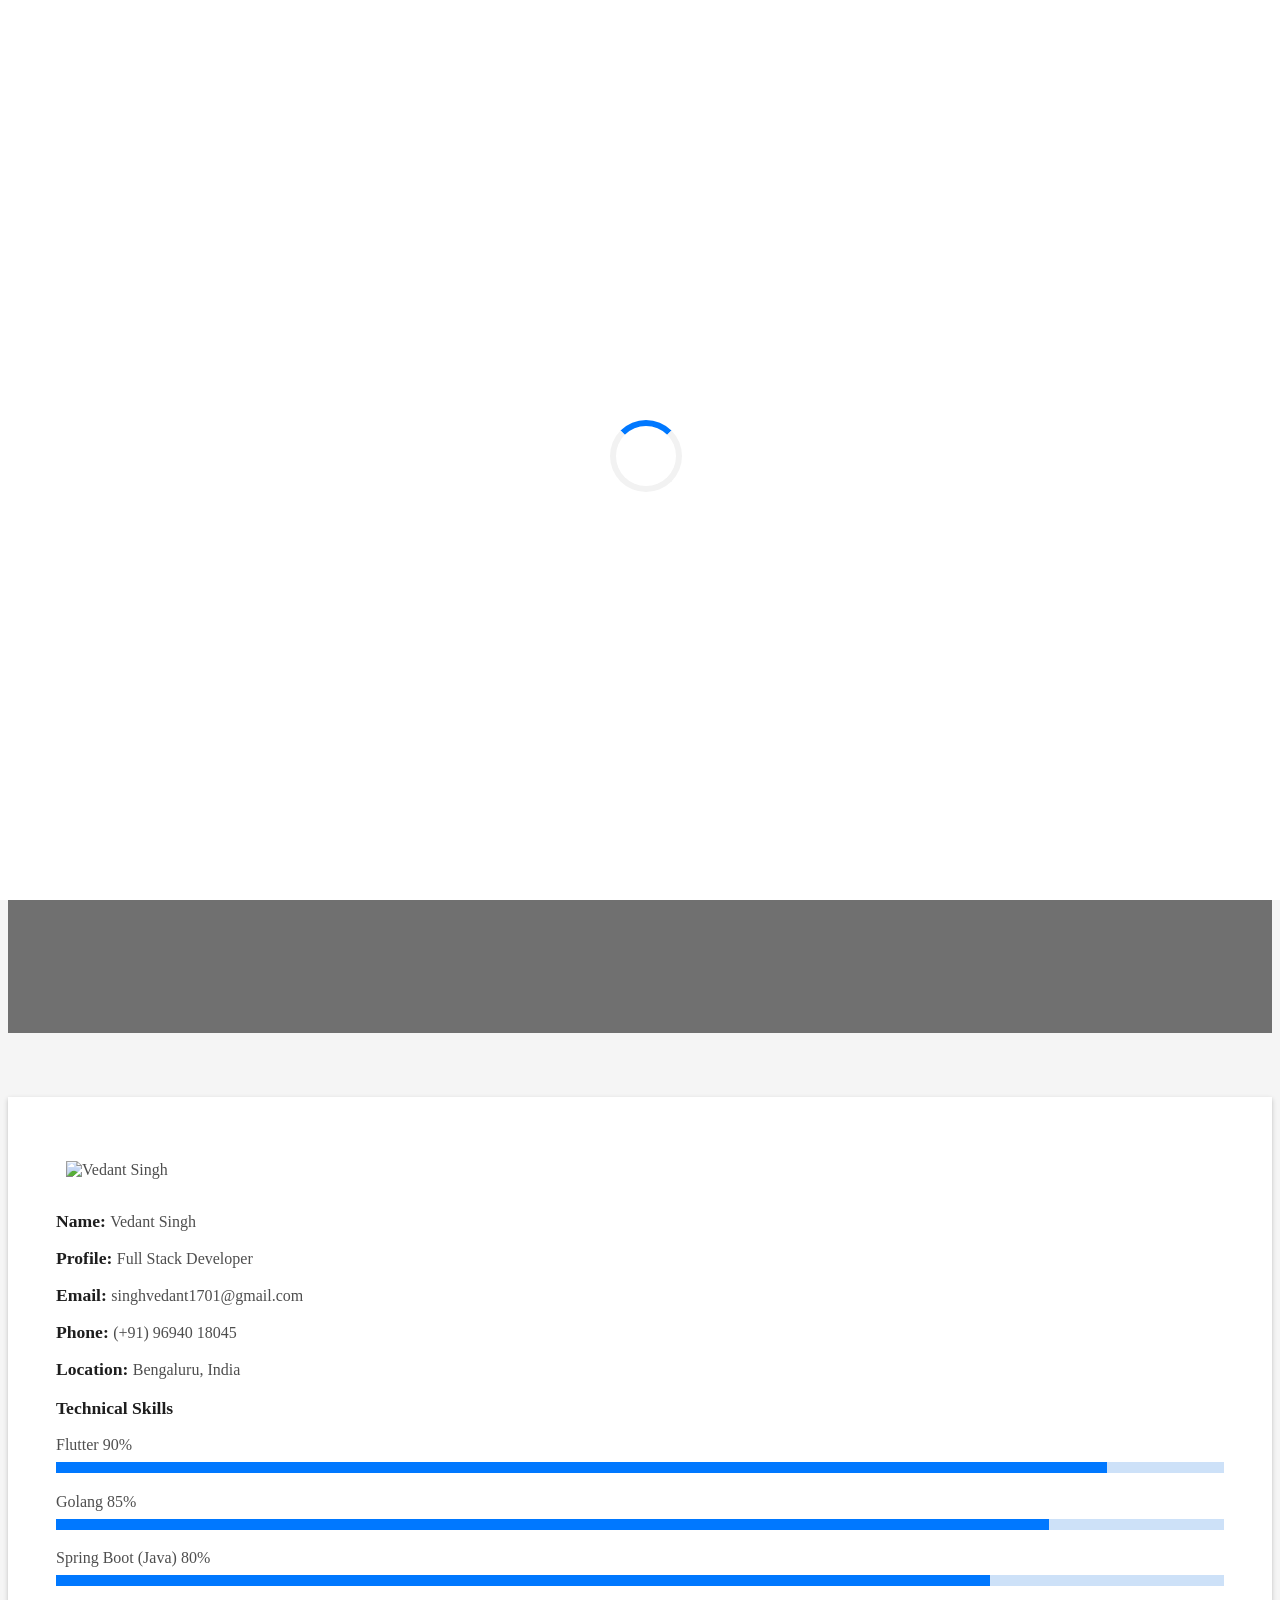
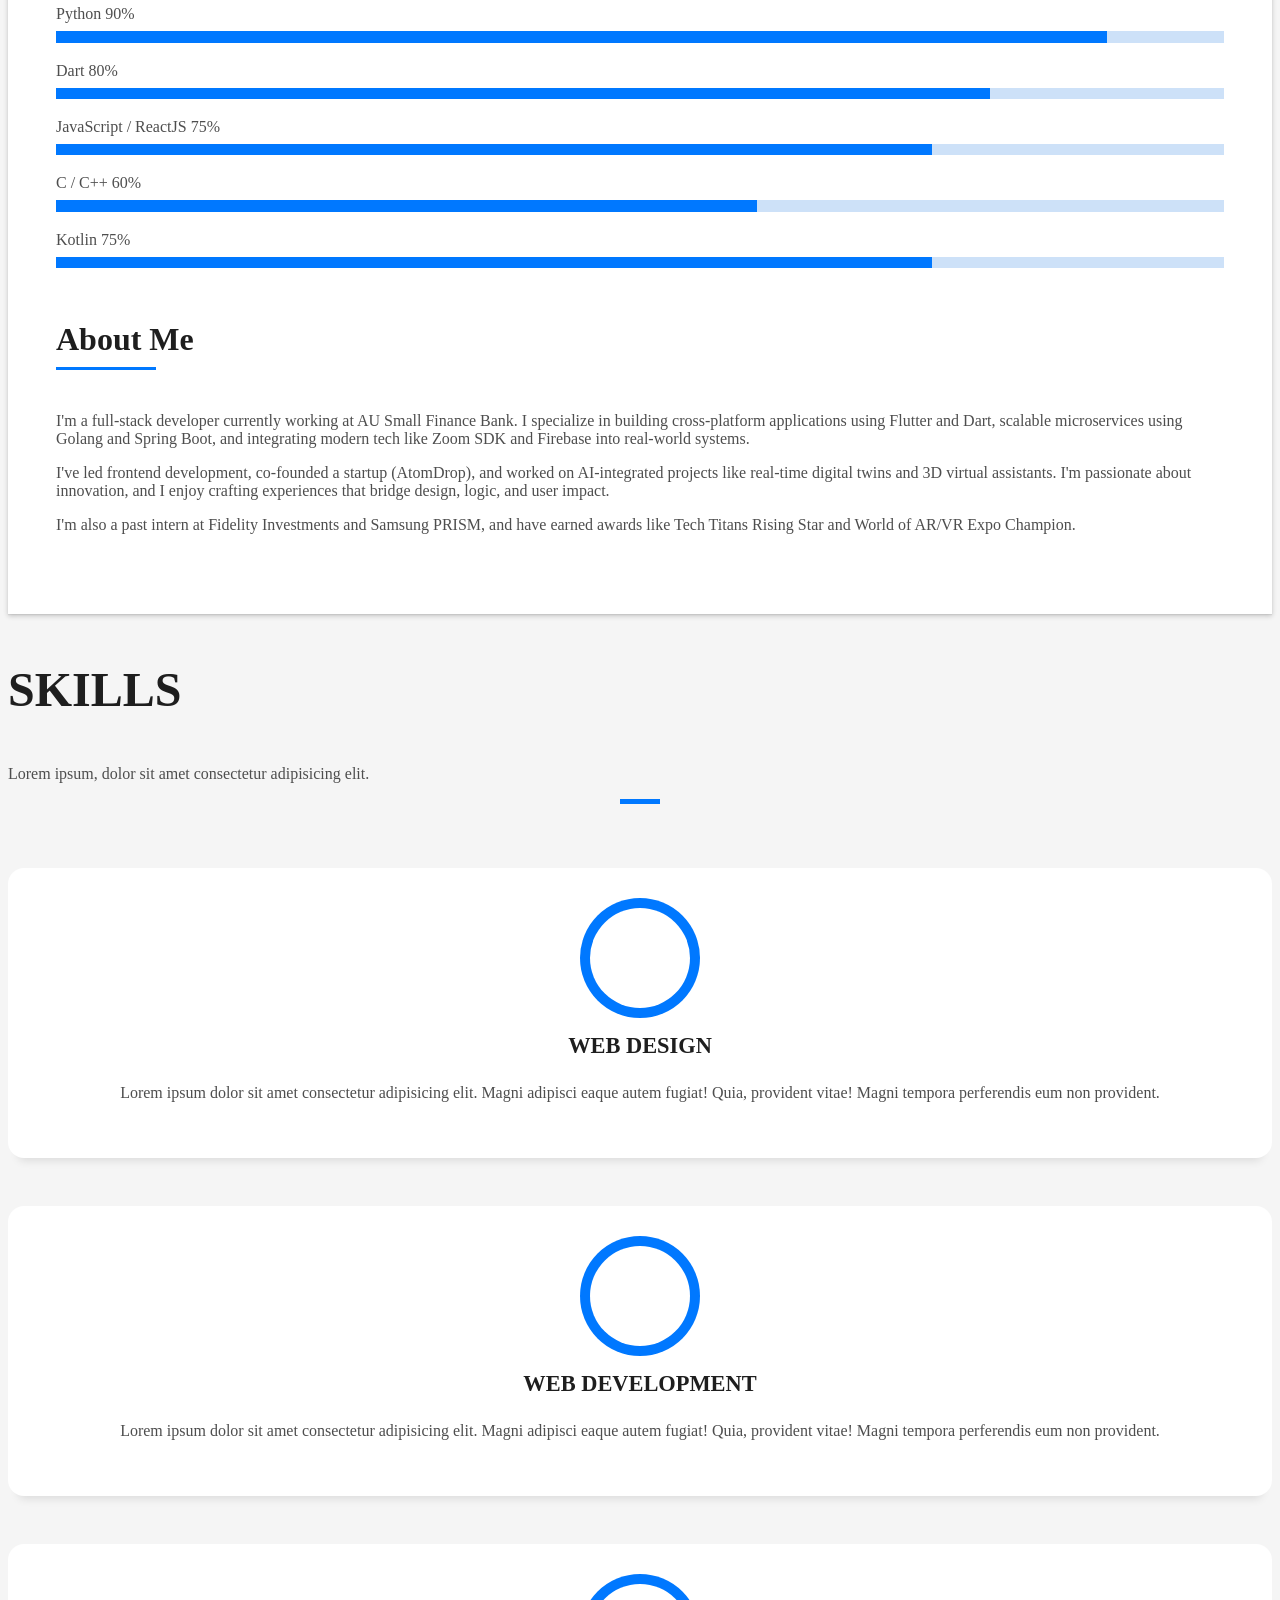
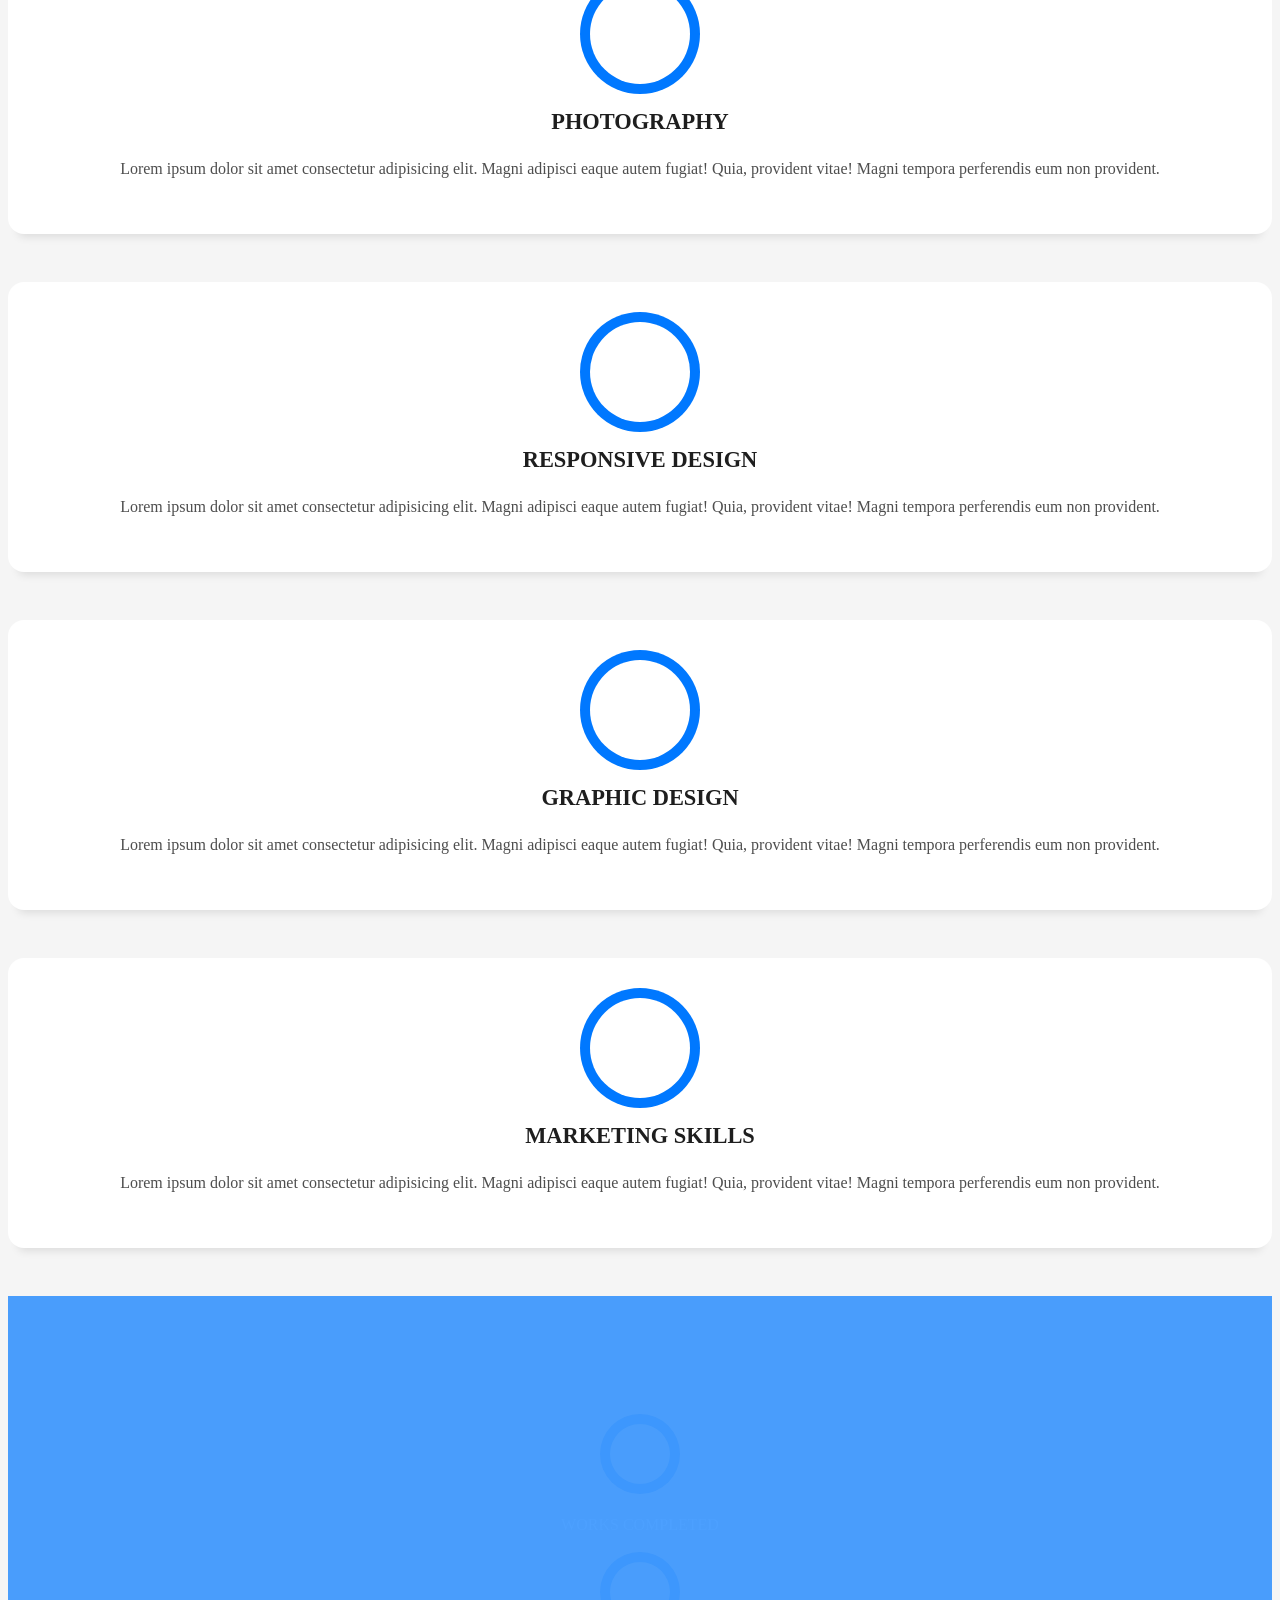
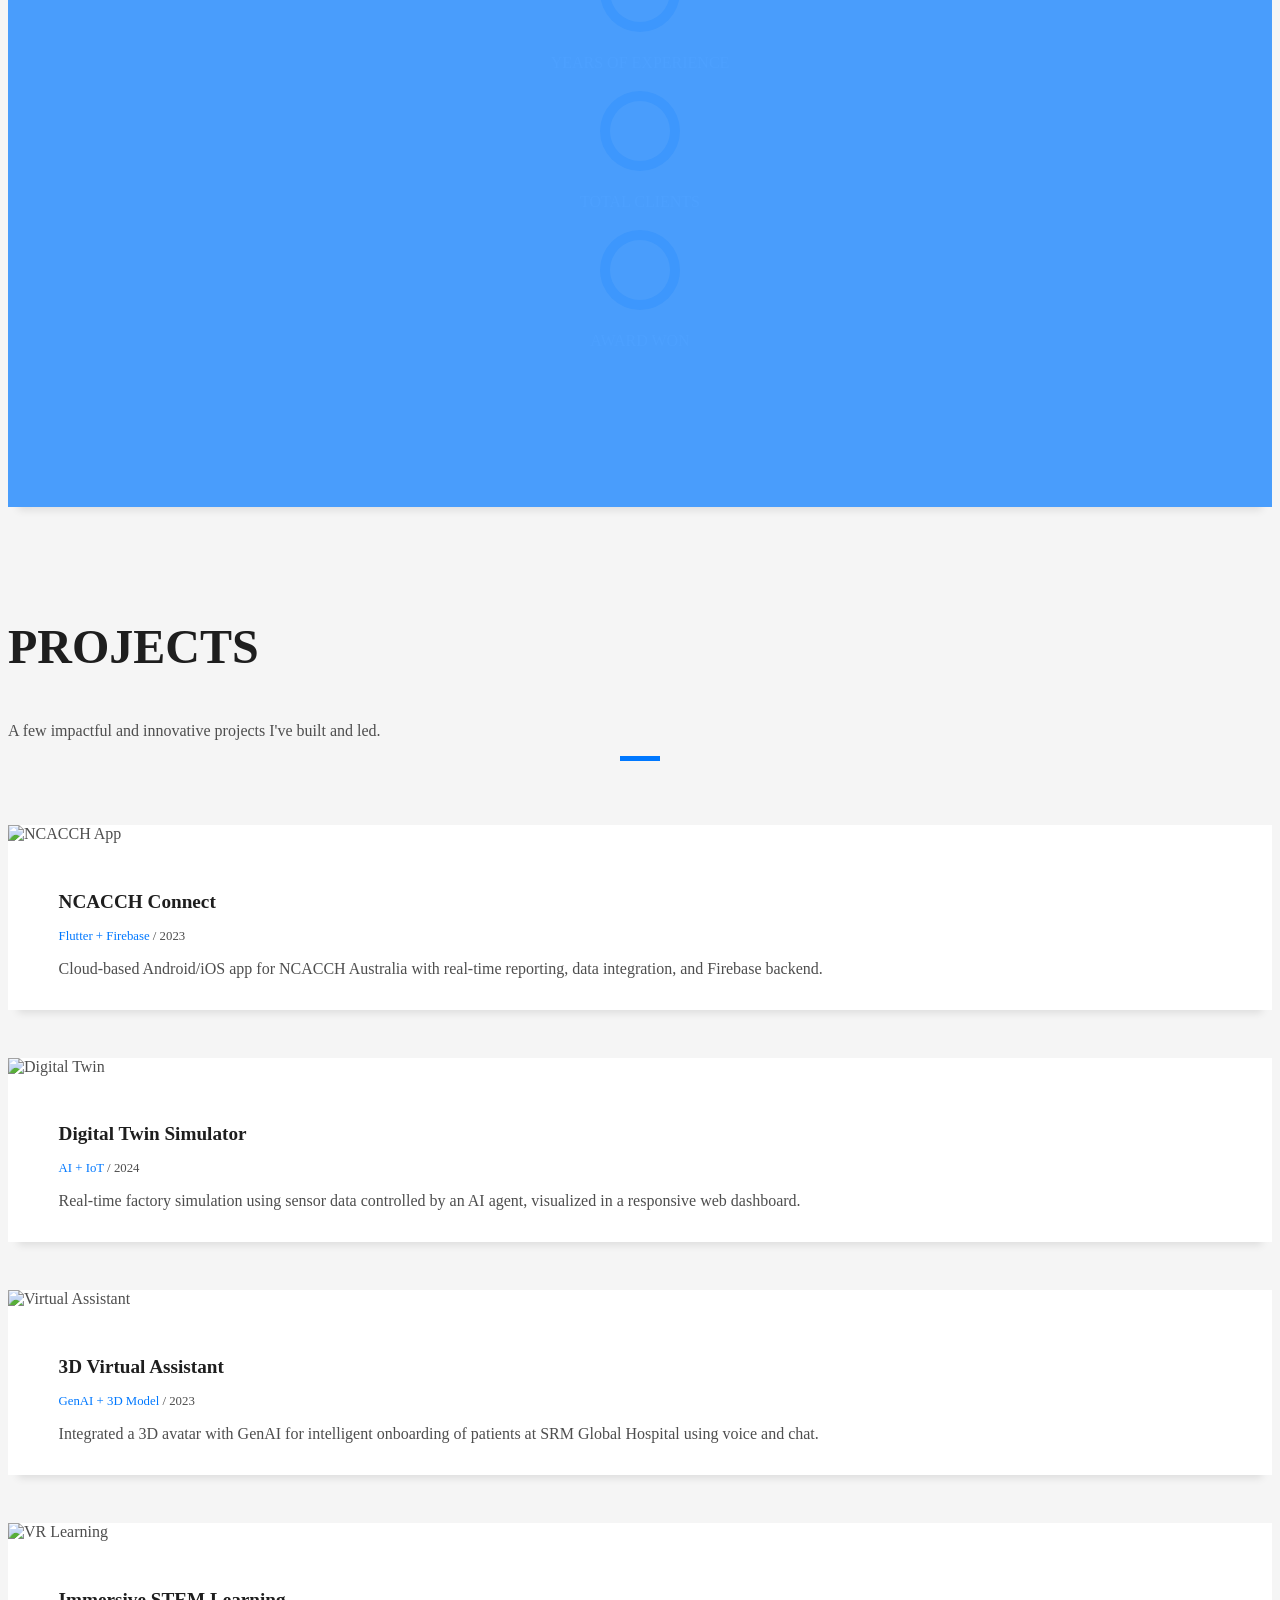
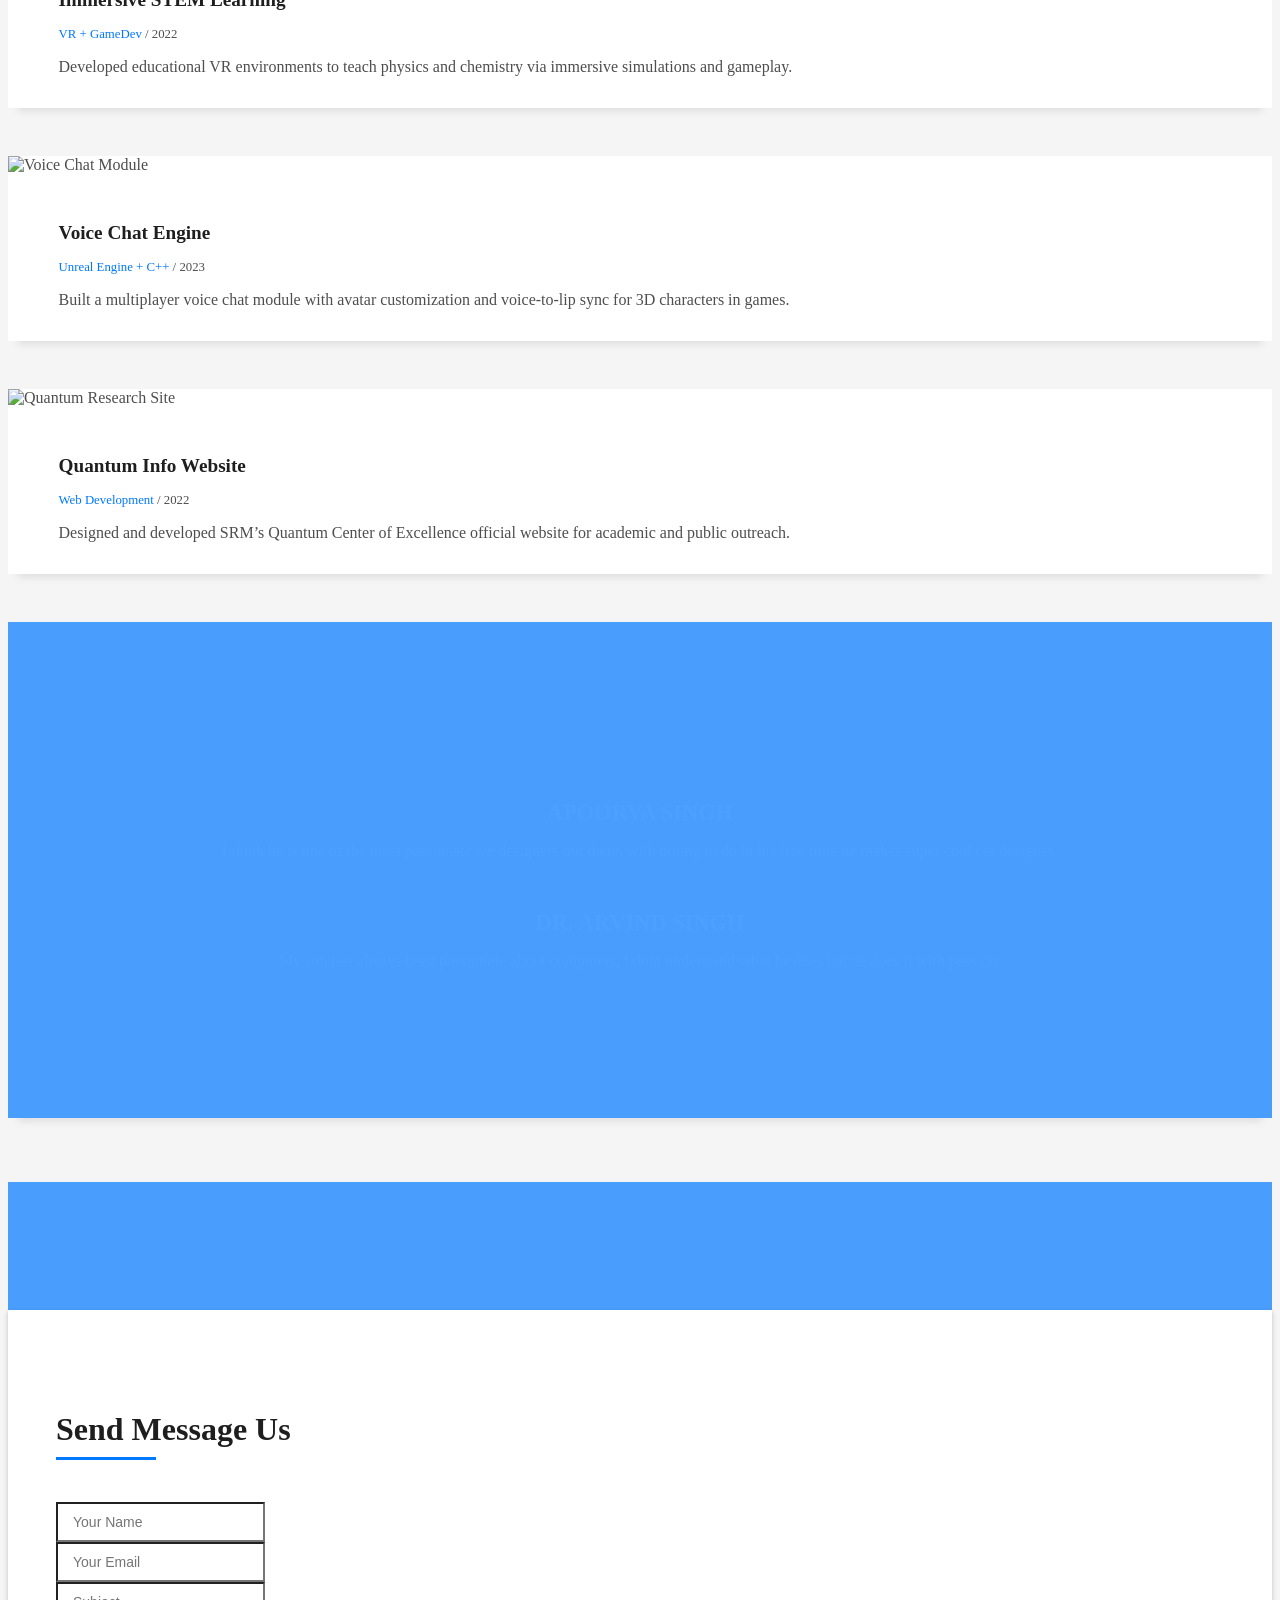
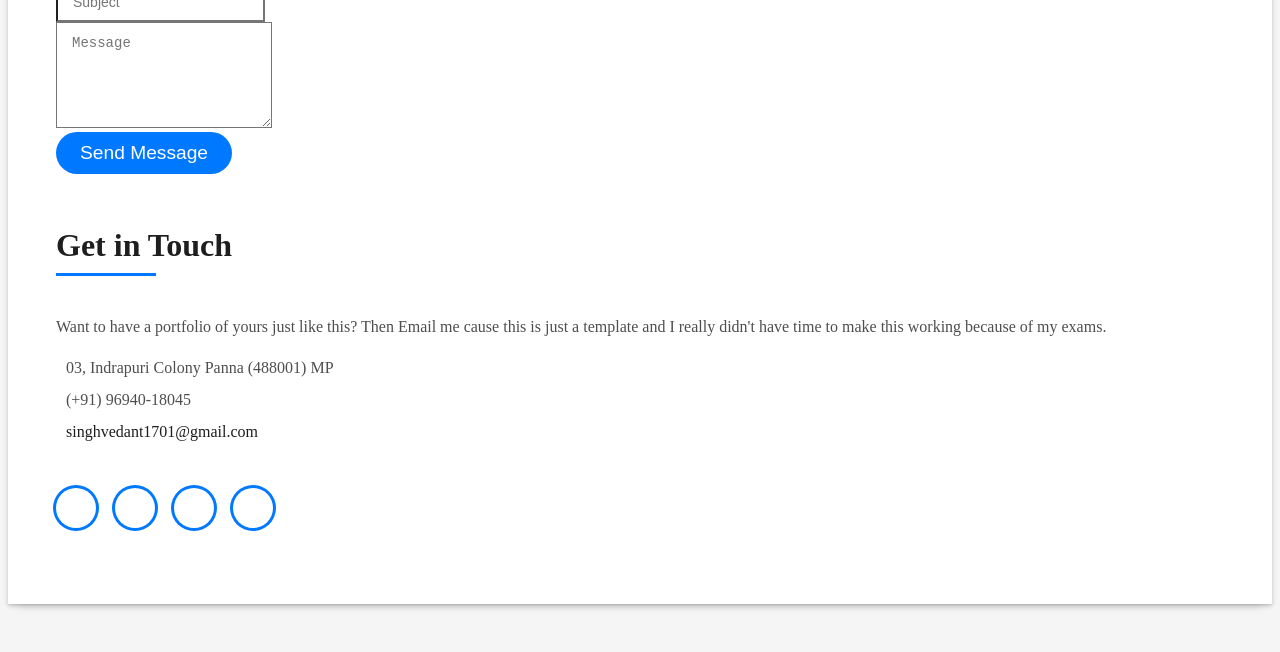
==== index.html @ 2ac57ecb "content changes" ====
<!DOCTYPE html>
<html lang="en">
  <head>
    <meta charset="utf-8" />
    <meta content="width=device-width, initial-scale=1.0" name="viewport" />

    <title>Vedant Singh</title>
    <meta content="" name="description" />
    <meta content="" name="keywords" />

    <!-- Favicons -->
    <link
      rel="apple-touch-icon"
      sizes="180x180"
      href="assets/img/apple-touch-icon.png"
    />
    <link
      rel="icon"
      type="image/png"
      sizes="32x32"
      href="assets/img/favicon-32x32.png"
    />
    <link
      rel="icon"
      type="image/png"
      sizes="16x16"
      href="assets/img/favicon-16x16.png"
    />
    <link rel="manifest" href="/site.webmanifest" />

    <!-- Vendor CSS Files -->
    <link
      href="assets/vendor/bootstrap/css/bootstrap.min.css"
      rel="stylesheet"
    />
    <link
      href="assets/vendor/bootstrap-icons/bootstrap-icons.css"
      rel="stylesheet"
    />
    <link
      href="assets/vendor/glightbox/css/glightbox.min.css"
      rel="stylesheet"
    />
    <link href="assets/vendor/swiper/swiper-bundle.min.css" rel="stylesheet" />

    <!-- Template Main CSS File -->
    <link href="assets/css/style.css" rel="stylesheet" />
  </head>

  <body>
    <!-- ======= Header ======= -->
    <header id="header" class="fixed-top">
      <div class="container d-flex align-items-center justify-content-between">
        <h1 class="logo">
          <a href="index.html" class="logo"
            ><img src="assets/img/logo.png.gif" alt="" class="img-fluid"
          /></a>
        </h1>
        <!-- Uncomment below if you prefer to use a text logo -->
        <!--<a href="index.html">DevFolio</a> -->

        <nav id="navbar" class="navbar">
          <ul>
            <li><a class="nav-link scrollto active" href="#hero">Home</a></li>
            <li><a class="nav-link scrollto" href="#about">About</a></li>
            <li><a class="nav-link scrollto" href="#skills">Skills</a></li>
            <li><a class="nav-link scrollto" href="#work">Work</a></li>
            <li><a class="nav-link scrollto" href="#contact">Contact</a></li>
          </ul>
          <i class="bi bi-list mobile-nav-toggle"></i>
        </nav>
        <!-- .navbar -->
      </div>
    </header>
    <!-- End Header -->

    <!-- ======= Hero Section ======= -->
    <div
      id="hero"
      class="hero route bg-image"
      style="background-image: url(assets/img/hero-bg.jpg)"
    >
      <div class="overlay-itro"></div>
      <div class="hero-content display-table">
        <div class="table-cell">
          <div class="container">
            <p class="display-6 color-d">Hello, world!</p>
            <h1 class="hero-title mb-4">I am Vedant</h1>
            <p class="hero-subtitle">
              <span
                class="typed"
                data-typed-items="Flutter, Golang, Spring Boot, AI Integrator, Full-Stack Developer, Software Developer, Innovator"
              ></span>
            </p>
          </div>
        </div>
      </div>
    </div>
    <!-- End Hero Section -->

    <main id="main">
      <!-- ======= About Section ======= -->
      <section id="about" class="about-mf sect-pt4 route">
        <div class="container">
          <div class="row">
            <div class="col-sm-12">
              <div class="box-shadow-full">
                <div class="row">
                  <!-- Left Column: Personal Info & Skills -->
                  <div class="col-md-6">
                    <div class="row">
                      <div class="col-sm-6 col-md-5">
                        <div class="about-img">
                          <img
                            src="assets/img/vedant-profile.jpg"
                            class="img-fluid rounded b-shadow-a"
                            alt="Vedant Singh"
                          />
                        </div>
                      </div>
                      <div class="col-sm-6 col-md-7">
                        <div class="about-info">
                          <p>
                            <span class="title-s">Name: </span>
                            <span>Vedant Singh</span>
                          </p>
                          <p>
                            <span class="title-s">Profile: </span>
                            <span>Full Stack Developer</span>
                          </p>
                          <p>
                            <span class="title-s">Email: </span>
                            <span>singhvedant1701@gmail.com</span>
                          </p>
                          <p>
                            <span class="title-s">Phone: </span>
                            <span>(+91) 96940 18045</span>
                          </p>
                          <p>
                            <span class="title-s">Location: </span>
                            <span>Bengaluru, India</span>
                          </p>
                        </div>
                      </div>
                    </div>
                    <div class="skill-mf">
                      <p class="title-s">Technical Skills</p>

                      <span>Flutter</span> <span class="pull-right">90%</span>
                      <div class="progress">
                        <div
                          class="progress-bar"
                          role="progressbar"
                          style="width: 90%"
                          aria-valuenow="90"
                          aria-valuemin="0"
                          aria-valuemax="100"
                        ></div>
                      </div>

                      <span>Golang</span> <span class="pull-right">85%</span>
                      <div class="progress">
                        <div
                          class="progress-bar"
                          role="progressbar"
                          style="width: 85%"
                          aria-valuenow="85"
                          aria-valuemin="0"
                          aria-valuemax="100"
                        ></div>
                      </div>

                      <span>Spring Boot (Java)</span>
                      <span class="pull-right">80%</span>
                      <div class="progress">
                        <div
                          class="progress-bar"
                          role="progressbar"
                          style="width: 80%"
                          aria-valuenow="80"
                          aria-valuemin="0"
                          aria-valuemax="100"
                        ></div>
                      </div>

                      <span>Python</span> <span class="pull-right">90%</span>
                      <div class="progress">
                        <div
                          class="progress-bar"
                          role="progressbar"
                          style="width: 90%"
                          aria-valuenow="90"
                          aria-valuemin="0"
                          aria-valuemax="100"
                        ></div>
                      </div>

                      <span>Dart</span> <span class="pull-right">80%</span>
                      <div class="progress">
                        <div
                          class="progress-bar"
                          role="progressbar"
                          style="width: 80%"
                          aria-valuenow="80"
                          aria-valuemin="0"
                          aria-valuemax="100"
                        ></div>
                      </div>

                      <span>JavaScript / ReactJS</span>
                      <span class="pull-right">75%</span>
                      <div class="progress">
                        <div
                          class="progress-bar"
                          role="progressbar"
                          style="width: 75%"
                          aria-valuenow="75"
                          aria-valuemin="0"
                          aria-valuemax="100"
                        ></div>
                      </div>

                      <span>C / C++</span> <span class="pull-right">60%</span>
                      <div class="progress">
                        <div
                          class="progress-bar"
                          role="progressbar"
                          style="width: 60%"
                          aria-valuenow="60"
                          aria-valuemin="0"
                          aria-valuemax="100"
                        ></div>
                      </div>

                      <span>Kotlin</span> <span class="pull-right">75%</span>
                      <div class="progress">
                        <div
                          class="progress-bar"
                          role="progressbar"
                          style="width: 75%"
                          aria-valuenow="75"
                          aria-valuemin="0"
                          aria-valuemax="100"
                        ></div>
                      </div>
                    </div>
                  </div>

                  <!-- Right Column: Bio -->
                  <div class="col-md-6">
                    <div class="about-me pt-4 pt-md-0">
                      <div class="title-box-2">
                        <h5 class="title-left">About Me</h5>
                      </div>
                      <p class="lead">
                        I'm a full-stack developer currently working at AU Small
                        Finance Bank. I specialize in building cross-platform
                        applications using Flutter and Dart, scalable
                        microservices using Golang and Spring Boot, and
                        integrating modern tech like Zoom SDK and Firebase into
                        real-world systems.
                      </p>
                      <p class="lead">
                        I've led frontend development, co-founded a startup
                        (AtomDrop), and worked on AI-integrated projects like
                        real-time digital twins and 3D virtual assistants. I'm
                        passionate about innovation, and I enjoy crafting
                        experiences that bridge design, logic, and user impact.
                      </p>
                      <p class="lead">
                        I'm also a past intern at Fidelity Investments and
                        Samsung PRISM, and have earned awards like Tech Titans
                        Rising Star and World of AR/VR Expo Champion.
                      </p>
                    </div>
                  </div>
                </div>
              </div>
            </div>
          </div>
        </div>
      </section>
      <!-- End About Section -->

      <!-- ======= Skills Section ======= -->
      <section id="skills" class="skills-mf pt-5 route">
        <div class="container">
          <div class="row">
            <div class="col-sm-12">
              <div class="title-box text-center">
                <h3 class="title-a">Skills</h3>
                <p class="subtitle-a">
                  Lorem ipsum, dolor sit amet consectetur adipisicing elit.
                </p>
                <div class="line-mf"></div>
              </div>
            </div>
          </div>
          <div class="row">
            <div class="col-md-4">
              <div class="service-box">
                <div class="service-ico">
                  <span class="ico-circle"
                    ><i class="bi bi-briefcase"></i
                  ></span>
                </div>
                <div class="service-content">
                  <h2 class="s-title">Web Design</h2>
                  <p class="s-description text-center">
                    Lorem ipsum dolor sit amet consectetur adipisicing elit.
                    Magni adipisci eaque autem fugiat! Quia, provident vitae!
                    Magni tempora perferendis eum non provident.
                  </p>
                </div>
              </div>
            </div>
            <div class="col-md-4">
              <div class="service-box">
                <div class="service-ico">
                  <span class="ico-circle"
                    ><i class="bi bi-card-checklist"></i
                  ></span>
                </div>
                <div class="service-content">
                  <h2 class="s-title">Web Development</h2>
                  <p class="s-description text-center">
                    Lorem ipsum dolor sit amet consectetur adipisicing elit.
                    Magni adipisci eaque autem fugiat! Quia, provident vitae!
                    Magni tempora perferendis eum non provident.
                  </p>
                </div>
              </div>
            </div>
            <div class="col-md-4">
              <div class="service-box">
                <div class="service-ico">
                  <span class="ico-circle"
                    ><i class="bi bi-bar-chart"></i
                  ></span>
                </div>
                <div class="service-content">
                  <h2 class="s-title">Photography</h2>
                  <p class="s-description text-center">
                    Lorem ipsum dolor sit amet consectetur adipisicing elit.
                    Magni adipisci eaque autem fugiat! Quia, provident vitae!
                    Magni tempora perferendis eum non provident.
                  </p>
                </div>
              </div>
            </div>
            <div class="col-md-4">
              <div class="service-box">
                <div class="service-ico">
                  <span class="ico-circle"
                    ><i class="bi bi-binoculars"></i
                  ></span>
                </div>
                <div class="service-content">
                  <h2 class="s-title">Responsive Design</h2>
                  <p class="s-description text-center">
                    Lorem ipsum dolor sit amet consectetur adipisicing elit.
                    Magni adipisci eaque autem fugiat! Quia, provident vitae!
                    Magni tempora perferendis eum non provident.
                  </p>
                </div>
              </div>
            </div>
            <div class="col-md-4">
              <div class="service-box">
                <div class="service-ico">
                  <span class="ico-circle"
                    ><i class="bi bi-brightness-high"></i
                  ></span>
                </div>
                <div class="service-content">
                  <h2 class="s-title">Graphic Design</h2>
                  <p class="s-description text-center">
                    Lorem ipsum dolor sit amet consectetur adipisicing elit.
                    Magni adipisci eaque autem fugiat! Quia, provident vitae!
                    Magni tempora perferendis eum non provident.
                  </p>
                </div>
              </div>
            </div>
            <div class="col-md-4">
              <div class="service-box">
                <div class="service-ico">
                  <span class="ico-circle"
                    ><i class="bi bi-calendar4-week"></i
                  ></span>
                </div>
                <div class="service-content">
                  <h2 class="s-title">Marketing Skills</h2>
                  <p class="s-description text-center">
                    Lorem ipsum dolor sit amet consectetur adipisicing elit.
                    Magni adipisci eaque autem fugiat! Quia, provident vitae!
                    Magni tempora perferendis eum non provident.
                  </p>
                </div>
              </div>
            </div>
          </div>
        </div>
      </section>
      <!-- End Skills Section -->

      <!-- ======= Counter Section ======= -->
      <div
        class="section-counter paralax-mf bg-image"
        style="background-image: url(assets/img/counters-bg.jpg)"
      >
        <div class="overlay-mf"></div>
        <div class="container position-relative">
          <div class="row">
            <div class="col-sm-3 col-lg-3">
              <div class="counter-box counter-box pt-4 pt-md-0">
                <div class="counter-ico">
                  <span class="ico-circle"><i class="bi bi-check"></i></span>
                </div>
                <div class="counter-num">
                  <p
                    data-purecounter-start="0"
                    data-purecounter-end="450"
                    data-purecounter-duration="1"
                    class="counter purecounter"
                  ></p>
                  <span class="counter-text">WORKS COMPLETED</span>
                </div>
              </div>
            </div>
            <div class="col-sm-3 col-lg-3">
              <div class="counter-box pt-4 pt-md-0">
                <div class="counter-ico">
                  <span class="ico-circle"
                    ><i class="bi bi-journal-richtext"></i
                  ></span>
                </div>
                <div class="counter-num">
                  <p
                    data-purecounter-start="0"
                    data-purecounter-end="25"
                    data-purecounter-duration="1"
                    class="counter purecounter"
                  ></p>
                  <span class="counter-text">YEARS OF EXPERIENCE</span>
                </div>
              </div>
            </div>
            <div class="col-sm-3 col-lg-3">
              <div class="counter-box pt-4 pt-md-0">
                <div class="counter-ico">
                  <span class="ico-circle"><i class="bi bi-people"></i></span>
                </div>
                <div class="counter-num">
                  <p
                    data-purecounter-start="0"
                    data-purecounter-end="550"
                    data-purecounter-duration="1"
                    class="counter purecounter"
                  ></p>
                  <span class="counter-text">TOTAL CLIENTS</span>
                </div>
              </div>
            </div>
            <div class="col-sm-3 col-lg-3">
              <div class="counter-box pt-4 pt-md-0">
                <div class="counter-ico">
                  <span class="ico-circle"><i class="bi bi-award"></i></span>
                </div>
                <div class="counter-num">
                  <p
                    data-purecounter-start="0"
                    data-purecounter-end="48"
                    data-purecounter-duration="1"
                    class="counter purecounter"
                  ></p>
                  <span class="counter-text">AWARD WON</span>
                </div>
              </div>
            </div>
          </div>
        </div>
      </div>
      <!-- End Counter Section -->

      <!-- ======= Portfolio Section ======= -->
<section id="work" class="portfolio-mf sect-pt4 route">
    <div class="container">
      <div class="row">
        <div class="col-sm-12">
          <div class="title-box text-center">
            <h3 class="title-a">Projects</h3>
            <p class="subtitle-a">A few impactful and innovative projects I've built and led.</p>
            <div class="line-mf"></div>
          </div>
        </div>
      </div>
  
      <div class="row">
  
        <!-- NCACCH Connect -->
        <div class="col-md-4">
          <div class="work-box">
            <div class="work-img">
              <img src="assets/img/ncacch.jpg" alt="NCACCH App" class="img-fluid" />
            </div>
            <div class="work-content">
              <div class="row">
                <div class="col-sm-8">
                  <h2 class="w-title">NCACCH Connect</h2>
                  <div class="w-more">
                    <span class="w-ctegory">Flutter + Firebase</span> /
                    <span class="w-date">2023</span>
                  </div>
                </div>
                <div class="col-sm-4">
                  <div class="w-like">
                    <a href="#"><span class="bi bi-plus-circle"></span></a>
                  </div>
                </div>
              </div>
              <p>Cloud-based Android/iOS app for NCACCH Australia with real-time reporting, data integration, and Firebase backend.</p>
            </div>
          </div>
        </div>
  
        <!-- Digital Twin -->
        <div class="col-md-4">
          <div class="work-box">
            <div class="work-img">
              <img src="assets/img/digital-twin.jpg" alt="Digital Twin" class="img-fluid" />
            </div>
            <div class="work-content">
              <div class="row">
                <div class="col-sm-8">
                  <h2 class="w-title">Digital Twin Simulator</h2>
                  <div class="w-more">
                    <span class="w-ctegory">AI + IoT</span> /
                    <span class="w-date">2024</span>
                  </div>
                </div>
                <div class="col-sm-4">
                  <div class="w-like">
                    <a href="#"><span class="bi bi-plus-circle"></span></a>
                  </div>
                </div>
              </div>
              <p>Real-time factory simulation using sensor data controlled by an AI agent, visualized in a responsive web dashboard.</p>
            </div>
          </div>
        </div>
  
        <!-- 3D Virtual Assistant -->
        <div class="col-md-4">
          <div class="work-box">
            <div class="work-img">
              <img src="assets/img/virtual-assistant.jpg" alt="Virtual Assistant" class="img-fluid" />
            </div>
            <div class="work-content">
              <div class="row">
                <div class="col-sm-8">
                  <h2 class="w-title">3D Virtual Assistant</h2>
                  <div class="w-more">
                    <span class="w-ctegory">GenAI + 3D Model</span> /
                    <span class="w-date">2023</span>
                  </div>
                </div>
                <div class="col-sm-4">
                  <div class="w-like">
                    <a href="#"><span class="bi bi-plus-circle"></span></a>
                  </div>
                </div>
              </div>
              <p>Integrated a 3D avatar with GenAI for intelligent onboarding of patients at SRM Global Hospital using voice and chat.</p>
            </div>
          </div>
        </div>
  
        <!-- Immersive VR Learning -->
        <div class="col-md-4">
          <div class="work-box">
            <div class="work-img">
              <img src="assets/img/vr-learning.jpg" alt="VR Learning" class="img-fluid" />
            </div>
            <div class="work-content">
              <div class="row">
                <div class="col-sm-8">
                  <h2 class="w-title">Immersive STEM Learning</h2>
                  <div class="w-more">
                    <span class="w-ctegory">VR + GameDev</span> /
                    <span class="w-date">2022</span>
                  </div>
                </div>
                <div class="col-sm-4">
                  <div class="w-like">
                    <a href="#"><span class="bi bi-plus-circle"></span></a>
                  </div>
                </div>
              </div>
              <p>Developed educational VR environments to teach physics and chemistry via immersive simulations and gameplay.</p>
            </div>
          </div>
        </div>
  
        <!-- Voice Chat Module -->
        <div class="col-md-4">
          <div class="work-box">
            <div class="work-img">
              <img src="assets/img/voice-chat.jpg" alt="Voice Chat Module" class="img-fluid" />
            </div>
            <div class="work-content">
              <div class="row">
                <div class="col-sm-8">
                  <h2 class="w-title">Voice Chat Engine</h2>
                  <div class="w-more">
                    <span class="w-ctegory">Unreal Engine + C++</span> /
                    <span class="w-date">2023</span>
                  </div>
                </div>
                <div class="col-sm-4">
                  <div class="w-like">
                    <a href="#"><span class="bi bi-plus-circle"></span></a>
                  </div>
                </div>
              </div>
              <p>Built a multiplayer voice chat module with avatar customization and voice-to-lip sync for 3D characters in games.</p>
            </div>
          </div>
        </div>
  
        <!-- Quantum Research Website -->
        <div class="col-md-4">
          <div class="work-box">
            <div class="work-img">
              <img src="assets/img/quantum-site.jpg" alt="Quantum Research Site" class="img-fluid" />
            </div>
            <div class="work-content">
              <div class="row">
                <div class="col-sm-8">
                  <h2 class="w-title">Quantum Info Website</h2>
                  <div class="w-more">
                    <span class="w-ctegory">Web Development</span> /
                    <span class="w-date">2022</span>
                  </div>
                </div>
                <div class="col-sm-4">
                  <div class="w-like">
                    <a href="#"><span class="bi bi-plus-circle"></span></a>
                  </div>
                </div>
              </div>
              <p>Designed and developed SRM’s Quantum Center of Excellence official website for academic and public outreach.</p>
            </div>
          </div>
        </div>
  
      </div>
    </div>
  </section>
  <!-- End Portfolio Section -->
  

      <!-- ======= Testimonials Section ======= -->
      <div
        class="testimonials paralax-mf bg-image"
        style="background-image: url(assets/img/overlay-bg.jpg)"
      >
        <div class="overlay-mf"></div>
        <div class="container">
          <div class="row">
            <div class="col-md-12">
              <div
                class="testimonials-slider swiper"
                data-aos="fade-up"
                data-aos-delay="100"
              >
                <div class="swiper-wrapper">
                  <div class="swiper-slide">
                    <div class="testimonial-box">
                      <div class="author-test">
                        <img
                          src="assets/img/testimonial-4.jpg"
                          alt=""
                          class="rounded-circle b-shadow-a"
                        />
                        <span class="author">Apoorva Singh</span>
                      </div>
                      <div class="content-test">
                        <p class="description lead">
                          I think he is one of the most passionate we designers
                          out there, with noting to do in his free time he makes
                          super cool css designes.
                        </p>
                      </div>
                    </div>
                  </div>
                  <!-- End testimonial item -->

                  <div class="swiper-slide">
                    <div class="testimonial-box">
                      <div class="author-test">
                        <img
                          src="assets/img/testimonial-2.jpg"
                          alt=""
                          class="rounded-circle b-shadow-a"
                        />
                        <span class="author">Dr. Arvind Singh</span>
                      </div>
                      <div class="content-test">
                        <p class="description lead">
                          My son has always been passionate about computers, i
                          dont understand what he does but he does it with
                          passion.
                        </p>
                      </div>
                    </div>
                  </div>
                  <!-- End testimonial item -->
                </div>
                <div class="swiper-pagination"></div>
              </div>

              <!-- <div id="testimonial-mf" class="owl-carousel owl-theme">
          
        </div> -->
            </div>
          </div>
        </div>
      </div>
      <!-- End Testimonials Section -->

      <!-- ======= Contact Section ======= -->
      <section
        id="contact"
        class="paralax-mf footer-paralax bg-image sect-mt4 route"
        style="background-image: url(assets/img/overlay-bg.jpg)"
      >
        <div class="overlay-mf"></div>
        <div class="container">
          <div class="row">
            <div class="col-sm-12">
              <div class="contact-mf">
                <div id="contact" class="box-shadow-full">
                  <div class="row">
                    <div class="col-md-6">
                      <div class="title-box-2">
                        <h5 class="title-left">Send Message Us</h5>
                      </div>
                      <div>
                        <form
                          action="forms/contact.php"
                          method="post"
                          role="form"
                          class="php-email-form"
                        >
                          <div class="row">
                            <div class="col-md-12 mb-3">
                              <div class="form-group">
                                <input
                                  type="text"
                                  name="name"
                                  class="form-control"
                                  id="name"
                                  placeholder="Your Name"
                                  required
                                />
                              </div>
                            </div>
                            <div class="col-md-12 mb-3">
                              <div class="form-group">
                                <input
                                  type="email"
                                  class="form-control"
                                  name="email"
                                  id="email"
                                  placeholder="Your Email"
                                  required
                                />
                              </div>
                            </div>
                            <div class="col-md-12 mb-3">
                              <div class="form-group">
                                <input
                                  type="text"
                                  class="form-control"
                                  name="subject"
                                  id="subject"
                                  placeholder="Subject"
                                  required
                                />
                              </div>
                            </div>
                            <div class="col-md-12">
                              <div class="form-group">
                                <textarea
                                  class="form-control"
                                  name="message"
                                  rows="5"
                                  placeholder="Message"
                                  required
                                ></textarea>
                              </div>
                            </div>
                            <div class="col-md-12 text-center my-3">
                              <div class="loading">Loading</div>
                              <div class="error-message"></div>
                              <div class="sent-message">
                                Your message has been sent. Thank you!
                              </div>
                            </div>
                            <div class="col-md-12 text-center">
                              <button
                                type="submit"
                                class="button button-a button-big button-rouded"
                              >
                                Send Message
                              </button>
                            </div>
                          </div>
                        </form>
                      </div>
                    </div>
                    <div class="col-md-6">
                      <div class="title-box-2 pt-4 pt-md-0">
                        <h5 class="title-left">Get in Touch</h5>
                      </div>
                      <div class="more-info">
                        <p class="lead">
                          Want to have a portfolio of yours just like this? Then
                          Email me cause this is just a template and I really
                          didn't have time to make this working because of my
                          exams.
                        </p>
                        <ul class="list-ico">
                          <li>
                            <span class="bi bi-geo-alt"></span> 03, Indrapuri
                            Colony Panna (488001) MP
                          </li>
                          <li>
                            <span class="bi bi-phone"></span> (+91) 96940-18045
                          </li>
                          <li>
                            <span class="bi bi-envelope"></span>
                            <a href="mailto:singhvedant1701@gmail.com"
                              >singhvedant1701@gmail.com</a
                            >
                          </li>
                        </ul>
                      </div>
                      <div class="socials">
                        <ul>
                          <li>
                            <a href=""
                              ><span class="ico-circle"
                                ><i class="bi bi-github"></i></span
                            ></a>
                          </li>
                          <li>
                            <a
                              href="https://www.instagram.com/vedant_s._/"
                              target="_blank"
                              ><span class="ico-circle"
                                ><i class="bi bi-instagram"></i></span
                            ></a>
                          </li>
                          <li>
                            <a href=""
                              ><span class="ico-circle"
                                ><i class="bi bi-twitter"></i></span
                            ></a>
                          </li>
                          <li>
                            <a
                              href="https://www.linkedin.com/in/vedant-singh-3284071b8/"
                              ><span class="ico-circle"
                                ><i class="bi bi-linkedin"></i></span
                            ></a>
                          </li>
                        </ul>
                      </div>
                    </div>
                  </div>
                </div>
              </div>
            </div>
          </div>
        </div>
      </section>
      <!-- End Contact Section -->
    </main>
    <!-- End #main -->

    <div id="preloader"></div>
    <a
      href="#"
      class="back-to-top d-flex align-items-center justify-content-center"
      ><i class="bi bi-arrow-up-short"></i
    ></a>

    <!-- Vendor JS Files -->
    <script src="assets/vendor/purecounter/purecounter.js"></script>
    <script src="assets/vendor/bootstrap/js/bootstrap.bundle.min.js"></script>
    <script src="assets/vendor/glightbox/js/glightbox.min.js"></script>
    <script src="assets/vendor/swiper/swiper-bundle.min.js"></script>
    <script src="assets/vendor/typed.js/typed.min.js"></script>
    <script src="assets/vendor/php-email-form/validate.js"></script>

    <!-- Template Main JS File -->
    <script src="assets/js/main.js"></script>
  </body>
</html>
---- assets/css/style.css ----
/**
* Template Name: DevFolio - v4.7.1
* Template URL: https://bootstrapmade.com/devfolio-bootstrap-portfolio-html-template/
* Author: BootstrapMade.com
* License: https://bootstrapmade.com/license/
*/

/*--------------------------------------------------------------
# General
--------------------------------------------------------------*/
body {
  background-color: #f5f5f5;
  color: #4e4e4e;
}

h1,
h2,
h3,
h4,
h5,
h6 {
  color: #1e1e1e;
}

a {
  color: #1e1e1e;
  text-decoration: none;
  transition: all 0.5s ease-in-out;
}
a:hover {
  color: #0078ff;
  text-decoration: none;
  transition: all 0.5s ease-in-out;
}

.p-r {
  position: relative;
}

.color-a {
  text-decoration: none;
  color: #0078ff;
}

.color-d {
  color: #f5f5f5;
}

.color-text-a {
  text-decoration: none;
  color: #4e4e4e;
}

.box-shadow, .card-blog, .work-box, .service-box, .paralax-mf {
  box-shadow: 0 13px 8px -10px rgba(0, 0, 0, 0.1);
}

.box-shadow-a, .button:hover {
  text-decoration: none;
  box-shadow: 0 0 0 4px #cde1f8;
}

.display-5 {
  font-size: 2.5rem;
  font-weight: 300;
  line-height: 1.1;
}

.display-6 {
  font-size: 2rem;
  font-weight: 300;
  line-height: 1.1;
}

.avatar {
  width: 32px;
  height: 32px;
  margin-right: 4px;
  overflow: hidden;
}

.bg-image {
  background-repeat: no-repeat;
  background-attachment: fixed;
  background-size: cover;
  background-position: center center;
}
@media (max-width: 1024px) {
  .bg-image {
    background-attachment: scroll;
  }
}

.overlay-mf {
  background-color: #0078ff;
}

.overlay-mf {
  position: absolute;
  top: 0;
  left: 0px;
  padding: 0;
  height: 100%;
  width: 100%;
  opacity: 0.7;
}

.paralax-mf {
  position: relative;
  padding: 8rem 0;
}

.display-table {
  width: 100%;
  height: 100%;
  display: table;
}

.table-cell {
  display: table-cell;
  vertical-align: middle;
}

/*--/ Sections /--*/
.sect-4 {
  padding: 4rem 0;
}

.sect-pt4 {
  padding-top: 4rem;
}

.sect-mt4 {
  margin-top: 4rem;
}

/*--/ Title s /--*/
.title-s {
  font-weight: 600;
  color: #1e1e1e;
  font-size: 1.1rem;
}

/*--/ Title A /--*/
.title-box {
  margin-bottom: 4rem;
}

.title-a {
  text-decoration: none;
  font-size: 3rem;
  font-weight: bold;
  text-transform: uppercase;
}

.subtitle-a {
  text-decoration: none;
  color: #4e4e4e;
}

.line-mf {
  width: 40px;
  height: 5px;
  background-color: #0078ff;
  margin: 0 auto;
}

/*--/ Title Left /--*/
.title-box-2 {
  margin-bottom: 3rem;
}

.title-left {
  font-size: 2rem;
  position: relative;
}
.title-left:before {
  content: "";
  position: absolute;
  height: 3px;
  background-color: #0078ff;
  width: 100px;
  bottom: -12px;
}

/*------/ Box /------*/
.box-pl2 {
  padding-left: 2rem;
}

.box-shadow-full {
  padding: 3rem 1.25rem;
  position: relative;
  background-color: #fff;
  margin-bottom: 3rem;
  z-index: 2;
  box-shadow: 0 1px 1px 0 rgba(0, 0, 0, 0.06), 0 2px 5px 0 rgba(0, 0, 0, 0.2);
}
@media (min-width: 768px) {
  .box-shadow-full {
    padding: 3rem;
  }
}

/*------/ Socials /------*/
.socials {
  padding: 1.5rem 0;
}
.socials ul li {
  display: inline-block;
}
.socials .ico-circle {
  height: 40px;
  width: 40px;
  font-size: 1.2rem;
  border-radius: 50%;
  line-height: 1.6;
  margin: 0 15px 0 0;
  box-shadow: 0 0 0 3px #0078ff;
  transition: all 500ms ease;
}
.socials .ico-circle:hover {
  background-color: #0078ff;
  color: #fff;
  box-shadow: 0 0 0 3px #cde1f8;
  transition: all 500ms ease;
}

/*------/ Ul resect /------*/
.ul-resect, .widget-tags ul, .widget-sidebar .list-sidebar, .box-comments .list-comments, .blog-wrapper .post-meta ul, .list-ico, .socials ul {
  list-style: none;
  padding-left: 0;
  margin-bottom: 0;
}

.list-ico {
  line-height: 2;
}
.list-ico span {
  color: #0078ff;
  margin-right: 10px;
}

/*------/ Ico Circle /------*/
.ico-circle {
  height: 100px;
  width: 100px;
  font-size: 2rem;
  border-radius: 50%;
  line-height: 1.55;
  margin: 0 auto;
  text-align: center;
  box-shadow: 0 0 0 10px #0078ff;
  display: block;
}

/*------/ Owl Carousel /------*/
.owl-theme .owl-dots {
  text-align: center;
  margin-top: 18px;
}
.owl-theme .owl-dots .owl-dot {
  display: inline-block;
}
.owl-theme .owl-dots .owl-dot span {
  width: 18px;
  height: 7px;
  margin: 5px 5px;
  background: #cde1f8;
  border: 0px solid #cde1f8;
  display: block;
  transition: all 0.6s ease-in-out;
  cursor: pointer;
}
.owl-theme .owl-dots .owl-dot:hover span {
  background-color: #cde1f8;
}
.owl-theme .owl-dots .owl-dot.active span {
  background-color: #1B1B1B;
  width: 25px;
}

/*--/ Scrolltop s /--*/
.scrolltop-mf {
  position: relative;
  display: none;
}
.scrolltop-mf span {
  z-index: 999;
  position: fixed;
  width: 42px;
  height: 42px;
  background-color: #0078ff;
  opacity: 0.7;
  font-size: 1.6rem;
  line-height: 1.5;
  text-align: center;
  color: #fff;
  top: auto;
  left: auto;
  right: 30px;
  bottom: 50px;
  cursor: pointer;
  border-radius: 50%;
}

/*--------------------------------------------------------------
# Back to top button
--------------------------------------------------------------*/
.back-to-top {
  position: fixed;
  visibility: hidden;
  opacity: 0;
  right: 15px;
  bottom: 15px;
  z-index: 996;
  background: #0078ff;
  width: 40px;
  height: 40px;
  border-radius: 50px;
  transition: all 0.4s;
}
.back-to-top i {
  font-size: 28px;
  color: #fff;
  line-height: 0;
}
.back-to-top:hover {
  background: #298eff;
  color: #fff;
}
.back-to-top.active {
  visibility: visible;
  opacity: 1;
}

/*------/ Prelaoder /------*/
#preloader {
  position: fixed;
  top: 0;
  left: 0;
  right: 0;
  bottom: 0;
  z-index: 9999;
  overflow: hidden;
  background: #fff;
}

#preloader:before {
  content: "";
  position: fixed;
  top: calc(50% - 30px);
  left: calc(50% - 30px);
  border: 6px solid #f2f2f2;
  border-top: 6px solid #0078ff;
  border-radius: 50%;
  width: 60px;
  height: 60px;
  -webkit-animation: animate-preloader 1s linear infinite;
  animation: animate-preloader 1s linear infinite;
}

@-webkit-keyframes animate-preloader {
  0% {
    transform: rotate(0deg);
  }
  100% {
    transform: rotate(360deg);
  }
}

@keyframes animate-preloader {
  0% {
    transform: rotate(0deg);
  }
  100% {
    transform: rotate(360deg);
  }
}
/*------/ Button /------*/
.button {
  display: inline-block;
  padding: 0.3rem 0.6rem;
  text-align: center;
  vertical-align: middle;
  -webkit-user-select: none;
  -moz-user-select: none;
  user-select: none;
  font-size: 1rem;
  border-radius: 0.3rem;
  border: 1px solid transparent;
  transition: all 500ms ease;
  cursor: pointer;
}
.button:focus {
  outline: 0;
}
.button:hover {
  background-color: #0062d3;
  color: #fff;
  transition: all 500ms ease;
}

.button-a {
  text-decoration: none;
  background-color: #0078ff;
  color: #fff;
  border-color: #cde1f8;
}

.button-big {
  padding: 0.9rem 2.3rem;
  font-size: 1.2rem;
}

.button-rouded {
  border-radius: 5rem;
}

.btn-lg {
  padding: 0.5rem 1rem;
  font-size: 1.25rem;
  line-height: 1.5;
  border-radius: 0.3rem;
}

/*--------------------------------------------------------------
# Header
--------------------------------------------------------------*/
#header {
  transition: all 0.5s;
  z-index: 997;
  padding: 20px 0;
}
#header .logo {
  font-size: 28px;
  margin: 0;
  padding: 0;
  font-weight: 600;
  letter-spacing: 1px;
}
#header .logo a {
  color: #fff;
}
#header .logo img {
  max-height: 40px;
}
#header.header-scrolled {
  background: rgba(0, 0, 0, 0.9);
  padding: 12px 0;
}

/*--------------------------------------------------------------
# Navigation Menu
--------------------------------------------------------------*/
/**
* Desktop Navigation 
*/
.navbar {
  padding: 0;
}
.navbar ul {
  margin: 0;
  padding: 0;
  display: flex;
  list-style: none;
  align-items: center;
}
.navbar li {
  position: relative;
}
.navbar > ul > li {
  white-space: nowrap;
  padding: 10px 0 10px 30px;
}
.navbar a, .navbar a:focus {
  display: flex;
  align-items: center;
  justify-content: space-between;
  color: #fff;
  font-size: 16px;
  font-weight: 600;
  padding: 0;
  white-space: nowrap;
  transition: 0.3s;
  letter-spacing: 0.4px;
  position: relative;
  text-transform: uppercase;
}
.navbar a i, .navbar a:focus i {
  font-size: 12px;
  line-height: 0;
  margin-left: 5px;
}
.navbar > ul > li > a:before {
  content: "";
  position: absolute;
  width: 100%;
  height: 2px;
  bottom: -6px;
  left: 0;
  width: 0;
  background-color: #fff;
  visibility: hidden;
  transition: all 0.3s ease-in-out 0s;
}
.navbar a:hover:before, .navbar li:hover > a:before, .navbar .active:before {
  visibility: visible;
  width: 80%;
}
.navbar a:hover, .navbar .active, .navbar .active:focus, .navbar li:hover > a {
  color: #fff;
}
.navbar .dropdown ul {
  display: block;
  position: absolute;
  left: 30px;
  top: calc(100% + 30px);
  margin: 0;
  padding: 10px 0;
  z-index: 99;
  opacity: 0;
  visibility: hidden;
  background: #fff;
  box-shadow: 0px 0px 30px rgba(127, 137, 161, 0.25);
  transition: 0.3s;
}
.navbar .dropdown ul li {
  min-width: 200px;
}
.navbar .dropdown ul a {
  padding: 10px 20px;
  font-size: 14px;
  text-transform: none;
  color: #4e4e4e;
}
.navbar .dropdown ul a i {
  font-size: 12px;
}
.navbar .dropdown ul a:hover, .navbar .dropdown ul .active:hover, .navbar .dropdown ul li:hover > a {
  color: #0078ff;
}
.navbar .dropdown:hover > ul {
  opacity: 1;
  top: 100%;
  visibility: visible;
}
.navbar .dropdown .dropdown ul {
  top: 0;
  left: calc(100% - 30px);
  visibility: hidden;
}
.navbar .dropdown .dropdown:hover > ul {
  opacity: 1;
  top: 0;
  left: 100%;
  visibility: visible;
}
@media (max-width: 1366px) {
  .navbar .dropdown .dropdown ul {
    left: -90%;
  }
  .navbar .dropdown .dropdown:hover > ul {
    left: -100%;
  }
}

/**
* Mobile Navigation 
*/
.mobile-nav-toggle {
  color: #fff;
  font-size: 28px;
  cursor: pointer;
  display: none;
  line-height: 0;
  transition: 0.5s;
}

@media (max-width: 991px) {
  .mobile-nav-toggle {
    display: block;
  }

  .navbar ul {
    display: none;
  }
}
.navbar-mobile {
  position: fixed;
  overflow: hidden;
  top: 0;
  right: 0;
  left: 0;
  bottom: 0;
  background: rgba(78, 78, 78, 0.9);
  transition: 0.3s;
  z-index: 999;
}
.navbar-mobile .mobile-nav-toggle {
  position: absolute;
  top: 15px;
  right: 15px;
}
.navbar-mobile ul {
  display: block;
  position: absolute;
  top: 55px;
  right: 15px;
  bottom: 15px;
  left: 15px;
  padding: 10px 0;
  background-color: #fff;
  overflow-y: auto;
  transition: 0.3s;
}
.navbar-mobile > ul > li {
  padding: 0;
}
.navbar-mobile a:hover:before, .navbar-mobile li:hover > a:before, .navbar-mobile .active:before {
  visibility: hidden;
}
.navbar-mobile a, .navbar-mobile a:focus {
  padding: 10px 20px;
  font-size: 15px;
  color: #4e4e4e;
}
.navbar-mobile a:hover, .navbar-mobile .active, .navbar-mobile li:hover > a {
  color: #0078ff;
}
.navbar-mobile .getstarted, .navbar-mobile .getstarted:focus {
  margin: 15px;
}
.navbar-mobile .dropdown ul {
  position: static;
  display: none;
  margin: 10px 20px;
  padding: 10px 0;
  z-index: 99;
  opacity: 1;
  visibility: visible;
  background: #fff;
  box-shadow: 0px 0px 30px rgba(127, 137, 161, 0.25);
}
.navbar-mobile .dropdown ul li {
  min-width: 200px;
}
.navbar-mobile .dropdown ul a {
  padding: 10px 20px;
}
.navbar-mobile .dropdown ul a i {
  font-size: 12px;
}
.navbar-mobile .dropdown ul a:hover, .navbar-mobile .dropdown ul .active:hover, .navbar-mobile .dropdown ul li:hover > a {
  color: #0078ff;
}
.navbar-mobile .dropdown > .dropdown-active {
  display: block;
}

/*--------------------------------------------------------------
# Hero Section
--------------------------------------------------------------*/
.hero {
  height: 100vh;
  position: relative;
  color: #fff;
}
.hero .hero-content {
  text-align: center;
  position: absolute;
}
.hero .overlay-itro {
  background-color: rgba(0, 0, 0, 0.6);
  position: absolute;
  top: 0;
  left: 0px;
  padding: 0;
  height: 100%;
  width: 100%;
  opacity: 0.9;
}
.hero .hero-title {
  color: #fff;
  font-weight: 600;
  font-size: 3rem;
}
@media (min-width: 768px) {
  .hero .hero-title {
    font-size: 4.5rem;
  }
}
.hero .hero-subtitle {
  font-size: 1.5rem;
  font-weight: 600;
}
@media (min-width: 768px) {
  .hero .hero-subtitle {
    font-size: 2.5rem;
  }
}
.hero .text-slider-items {
  display: none;
}

.hero-single {
  height: 350px;
}
.hero-single .hero-content {
  margin-top: 30px;
}
.hero-single .hero-title {
  text-transform: uppercase;
  font-size: 3rem;
}
@media (min-width: 768px) {
  .hero-single .hero-title {
    font-size: 3.5rem;
  }
}
.hero-single .breadcrumb {
  background-color: transparent;
  color: #0078ff;
}
.hero-single .breadcrumb .breadcrumb-item:before {
  color: #cde1f8;
}
.hero-single .breadcrumb .breadcrumb-item.active {
  color: #cde1f8;
}
.hero-single .breadcrumb a {
  color: #fff;
}

/*--------------------------------------------------------------
# About
--------------------------------------------------------------*/
.about-mf .box-shadow-full {
  padding-top: 4rem;
  padding-bottom: 4rem;
}
.about-mf .about-img {
  margin-bottom: 2rem;
}
.about-mf .about-img img {
  margin-left: 10px;
}
@media (min-width: 767px) {
  .about-mf .box-pl2 {
    margin-top: 3rem;
    padding-left: 0rem;
  }
}

.skill-mf span {
  color: #4e4e4e;
}
.skill-mf .progress {
  background-color: #cde1f8;
  margin: 0.5rem 0 1.2rem 0;
  border-radius: 0;
  height: 0.7rem;
}
.skill-mf .progress .progress-bar {
  height: 0.7rem;
  background-color: #0078ff;
}

/*--------------------------------------------------------------
# Services
--------------------------------------------------------------*/
.service-box {
  background-color: #fff;
  padding: 2.5rem 1.3rem;
  border-radius: 1rem;
  margin-bottom: 3rem;
  text-align: center;
}
.service-box:hover .ico-circle {
  transition: all 500ms ease;
  color: #fff;
  background-color: #0078ff;
  box-shadow: 0 0 0 10px #cde1f8;
}
.service-box .service-ico {
  margin-bottom: 1rem;
  color: #1e1e1e;
}
.service-box .ico-circle {
  transition: all 500ms ease;
  display: inline-flex;
  align-items: center;
  justify-content: center;
}
.service-box .ico-circle i {
  line-height: 0;
  font-size: 40px;
}
.service-box .s-title {
  font-size: 1.4rem;
  text-transform: uppercase;
  text-align: center;
  padding: 0.4rem 0;
}
.service-box .s-description {
  color: #4e4e4e;
}

/*--------------------------------------------------------------
# Counter
--------------------------------------------------------------*/
.counter-box {
  color: #fff;
  text-align: center;
}
@media (min-width: 577px) {
  .counter-box {
    margin-bottom: 1.8rem;
  }
}

.counter-ico {
  margin-bottom: 1rem;
}
.counter-ico .ico-circle {
  height: 60px;
  width: 60px;
  line-height: 1.5;
  box-shadow: 0 0 0 10px #cde1f8;
}

.counter-num .counter {
  font-size: 2rem;
  margin-bottom: 0;
}

/*--------------------------------------------------------------
# Portfolio
--------------------------------------------------------------*/
.work-box {
  margin-bottom: 3rem;
  -webkit-backface-visibility: hidden;
  backface-visibility: hidden;
  background-color: #fff;
}
.work-box:hover img {
  transform: scale(1.3);
}

.work-img {
  display: block;
  overflow: hidden;
}
.work-img img {
  transition: all 1s;
}

.work-content {
  padding: 2rem 3% 1rem 4%;
}
.work-content .w-more {
  color: #4e4e4e;
  font-size: 0.8rem;
}
.work-content .w-more .w-ctegory {
  color: #0078ff;
}
.work-content .w-like {
  font-size: 2.5rem;
  color: #0078ff;
  float: right;
}
.work-content .w-like a {
  color: #0078ff;
}
.work-content .w-like .num-like {
  font-size: 0.7rem;
}

.w-title {
  font-size: 1.2rem;
}

/*--------------------------------------------------------------
# Portfolio Details
--------------------------------------------------------------*/
.portfolio-details {
  padding-top: 40px;
}
.portfolio-details .portfolio-details-slider img {
  width: 100%;
}
.portfolio-details .portfolio-details-slider .swiper-pagination {
  margin-top: 20px;
  position: relative;
}
.portfolio-details .portfolio-details-slider .swiper-pagination .swiper-pagination-bullet {
  width: 12px;
  height: 12px;
  background-color: #fff;
  opacity: 1;
  border: 1px solid #0078ff;
}
.portfolio-details .portfolio-details-slider .swiper-pagination .swiper-pagination-bullet-active {
  background-color: #0078ff;
}
.portfolio-details .portfolio-info {
  padding: 30px;
  box-shadow: 0px 0 30px rgba(78, 78, 78, 0.08);
}
.portfolio-details .portfolio-info h3 {
  font-size: 22px;
  font-weight: 700;
  margin-bottom: 20px;
  padding-bottom: 20px;
  border-bottom: 1px solid #eee;
}
.portfolio-details .portfolio-info ul {
  list-style: none;
  padding: 0;
  font-size: 15px;
}
.portfolio-details .portfolio-info ul li + li {
  margin-top: 10px;
}
.portfolio-details .portfolio-description {
  padding-top: 30px;
}
.portfolio-details .portfolio-description h2 {
  font-size: 26px;
  font-weight: 700;
  margin-bottom: 20px;
}
.portfolio-details .portfolio-description p {
  padding: 0;
}

/*--------------------------------------------------------------
# Testimonials
--------------------------------------------------------------*/
.testimonial-box {
  color: #fff;
  text-align: center;
}
.testimonial-box .author-test {
  margin-top: 1rem;
}
.testimonial-box .author-test img {
  margin: 0 auto;
}
.testimonial-box .author {
  color: #fff;
  text-transform: uppercase;
  font-weight: 600;
  margin: 1rem 0;
  display: block;
  font-size: 1.4rem;
}
.testimonial-box .comit {
  font-size: 2rem;
  color: #0078ff;
  background-color: #fff;
  width: 52px;
  height: 52px;
  display: block;
  margin: 0 auto;
  border-radius: 50%;
  line-height: 1.6;
}
@media (min-width: 768px) {
  .testimonial-box .description {
    padding: 0 5rem;
  }
}
@media (min-width: 992px) {
  .testimonial-box .description {
    padding: 0 8rem;
  }
}
@media (min-width: 1200px) {
  .testimonial-box .description {
    padding: 0 13rem;
  }
}

.swiper-pagination {
  margin-top: 20px;
  position: relative;
}
.swiper-pagination .swiper-pagination-bullet {
  width: 12px;
  height: 12px;
  background-color: rgba(255, 255, 255, 0.4);
  opacity: 1;
}
.swiper-pagination .swiper-pagination-bullet-active {
  background-color: #fff;
}

/*--------------------------------------------------------------
# Contact
--------------------------------------------------------------*/
.footer-paralax {
  padding: 4rem 0 0 0;
}

.contact-mf {
  margin-top: 4rem;
}
@media (min-width: 767px) {
  .contact-mf .box-pl2 {
    margin-top: 3rem;
    padding-left: 0rem;
  }
}

.php-email-form .error-message {
  display: none;
  color: #fff;
  background: #ed3c0d;
  text-align: center;
  padding: 15px;
  font-weight: 600;
}
.php-email-form .sent-message {
  display: none;
  color: #fff;
  background: #18d26e;
  text-align: center;
  padding: 15px;
  font-weight: 600;
}
.php-email-form .loading {
  display: none;
  background: #fff;
  text-align: center;
  padding: 15px;
}
.php-email-form .loading:before {
  content: "";
  display: inline-block;
  border-radius: 50%;
  width: 24px;
  height: 24px;
  margin: 0 10px -6px 0;
  border: 3px solid #18d26e;
  border-top-color: #eee;
  -webkit-animation: animate-loading 1s linear infinite;
  animation: animate-loading 1s linear infinite;
}
.php-email-form input, .php-email-form textarea {
  border-radius: 0;
  box-shadow: none;
  font-size: 14px;
}
.php-email-form input:focus, .php-email-form textarea:focus {
  border-color: #0078ff;
}
.php-email-form input {
  padding: 10px 15px;
}
.php-email-form textarea {
  padding: 12px 15px;
  margin-bottom: 0;
}
.php-email-form button[type=submit] {
  background: #0078ff;
  border: 0;
  padding: 10px 24px;
  color: #fff;
  transition: 0.4s;
}
.php-email-form button[type=submit]:hover {
  background: #3393ff;
}

@-webkit-keyframes animate-loading {
  0% {
    transform: rotate(0deg);
  }
  100% {
    transform: rotate(360deg);
  }
}

@keyframes animate-loading {
  0% {
    transform: rotate(0deg);
  }
  100% {
    transform: rotate(360deg);
  }
}
/*--------------------------------------------------------------
# Blog
--------------------------------------------------------------*/
@media (min-width: 767px) {
  .card-blog {
    margin-bottom: 3rem;
  }
}
.card-blog .card-body {
  position: relative;
}
.card-blog .card-category-box {
  position: absolute;
  text-align: center;
  top: -16px;
  left: 15px;
  right: 15px;
  line-height: 25px;
  overflow: hidden;
}
.card-blog .card-category {
  display: inline-block;
  color: #fff;
  padding: 0 15px 5px;
  overflow: hidden;
  background-color: #0078ff;
  border-radius: 4px;
}
.card-blog .card-category .category {
  color: #fff;
  display: inline-block;
  text-transform: uppercase;
  font-size: 0.7rem;
  letter-spacing: 0.1px;
  margin-bottom: 0;
}
.card-blog .card-title {
  font-size: 1.3rem;
  margin-top: 0.6rem;
}
.card-blog .card-description {
  color: #4e4e4e;
}
.card-blog .post-author {
  display: inline-block;
}
.card-blog .post-date {
  color: #4e4e4e;
  display: inline-block;
  float: right;
}

/*--------------------------------------------------------------
# Blog Single
--------------------------------------------------------------*/
.post-box,
.form-comments,
.box-comments,
.widget-sidebar {
  padding: 2rem;
  background-color: #fff;
  margin-bottom: 3rem;
}
@media (min-width: 768px) {
  .post-box,
.form-comments,
.box-comments,
.widget-sidebar {
    padding: 3rem;
  }
}

.blog-wrapper .article-title {
  font-size: 1.5rem;
}
@media (min-width: 768px) {
  .blog-wrapper .article-title {
    font-size: 1.9rem;
  }
}
.blog-wrapper .post-meta {
  margin: 1rem 0;
}
.blog-wrapper .post-meta ul {
  border-left: 4px solid #0078ff;
  margin-top: 1rem;
}
.blog-wrapper .post-meta ul li {
  display: inline-block;
  margin-left: 15px;
}
.blog-wrapper .post-meta ul a {
  color: #0078ff;
}
.blog-wrapper .post-meta ul span {
  color: #1e1e1e;
}
.blog-wrapper .blockquote {
  border-left: 4px solid #0078ff;
  padding: 18px;
  font-style: italic;
}

/*------/ Comments /------*/
.box-comments .list-comments li {
  padding-bottom: 40px;
}
.box-comments .list-comments .comment-avatar {
  display: table-cell;
  vertical-align: top;
}
.box-comments .list-comments .comment-avatar img {
  width: 80px;
  height: 80px;
}
.box-comments .list-comments .comment-author {
  font-size: 1.3rem;
}
@media (min-width: 768px) {
  .box-comments .list-comments .comment-author {
    font-size: 1.5rem;
  }
}
.box-comments .list-comments .comment-details {
  display: table-cell;
  vertical-align: top;
  padding-left: 25px;
}
.box-comments .list-comments a {
  color: #0078ff;
}
.box-comments .list-comments span {
  color: #1e1e1e;
  font-style: italic;
}
.box-comments .comment-children {
  margin-left: 40px;
}

/*------/ Sidebar /------*/
.widget-sidebar .sidebar-title {
  font-size: 1.6rem;
  font-weight: 600;
  border-left: 5px solid #0078ff;
  padding-left: 15px;
  text-transform: uppercase;
  margin-bottom: 1.5rem;
}
.widget-sidebar .list-sidebar li {
  position: relative;
  padding: 6px 0 6px 24px;
}
.widget-sidebar .list-sidebar li:before {
  position: absolute;
  content: "";
  width: 10px;
  height: 1px;
  left: 0;
  background-color: #0078ff;
  top: 20px;
}

.sidebar-search input {
  background-color: #fff;
  border-radius: 0;
  transition: all 0.5s ease-in-out;
}
.sidebar-search .btn-search {
  background-color: #0078ff;
  border-color: #0078ff;
  border-radius: 0;
  padding-left: 20px;
  padding-right: 20px;
}

.widget-tags ul li {
  display: inline-block;
  background-color: #0078ff;
  padding: 0.2rem 0.6rem;
  margin-bottom: 0.5rem;
  border-radius: 15px;
}
.widget-tags ul li a {
  color: #fff;
}

/*--------------------------------------------------------------
# Footer
--------------------------------------------------------------*/
footer {
  text-align: center;
  color: #fff;
  padding: 25px 0;
  background: #0062d3;
}
footer .copyright {
  margin-bottom: 0.3rem;
}
footer .credits {
  margin-bottom: 0;
}
footer .credits a {
  color: #fff;
}
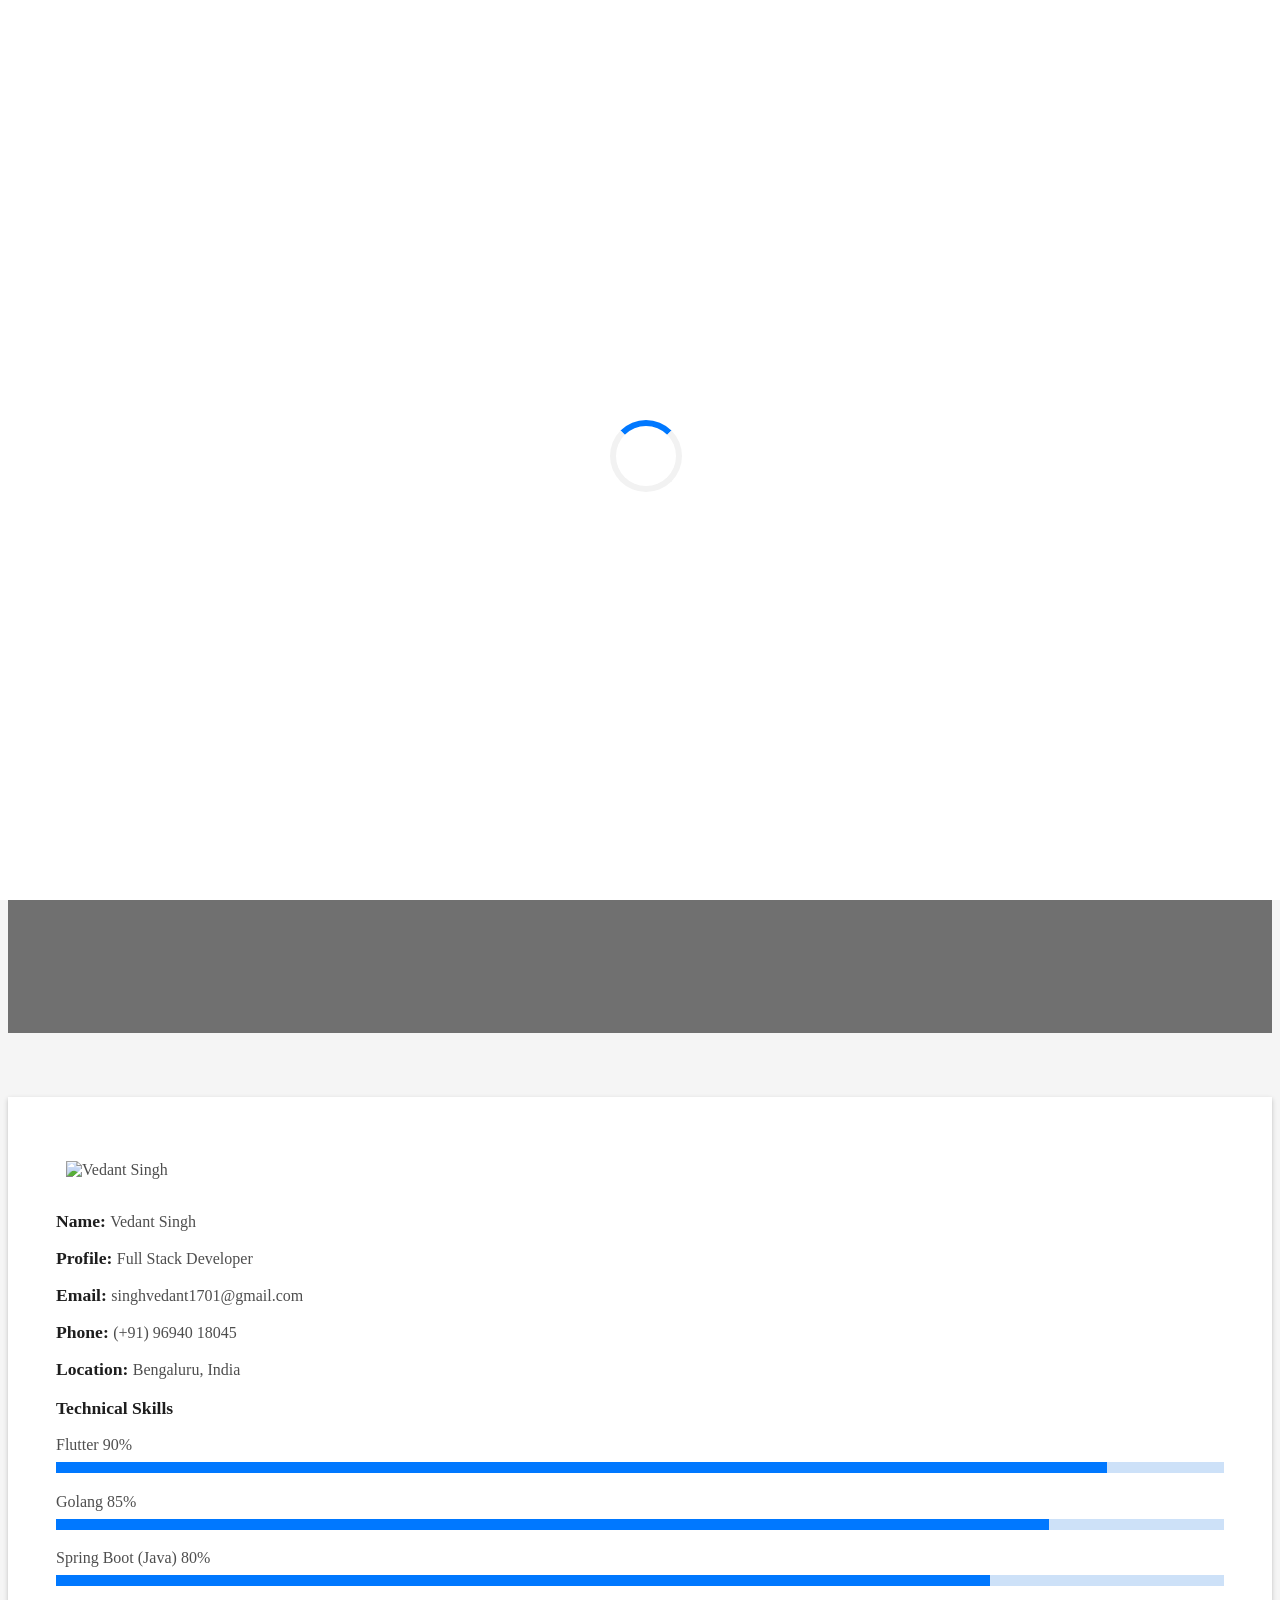
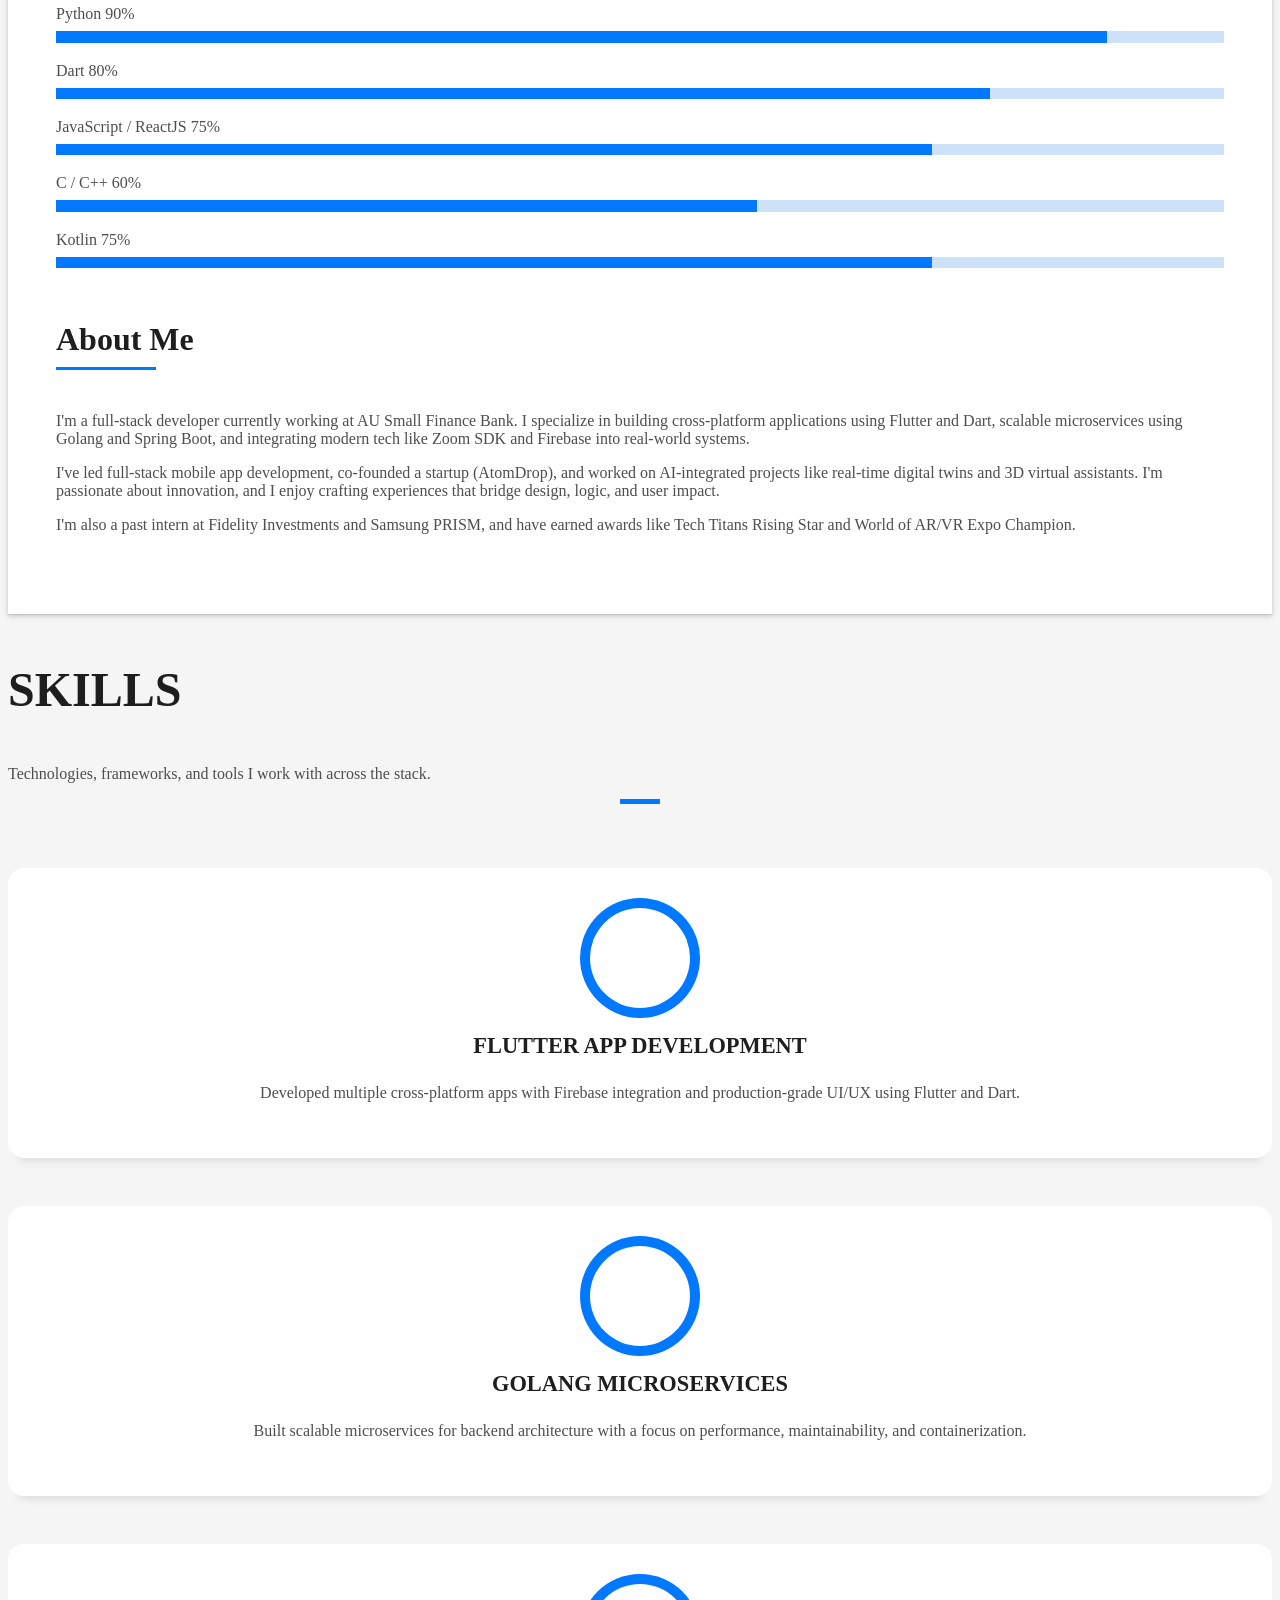
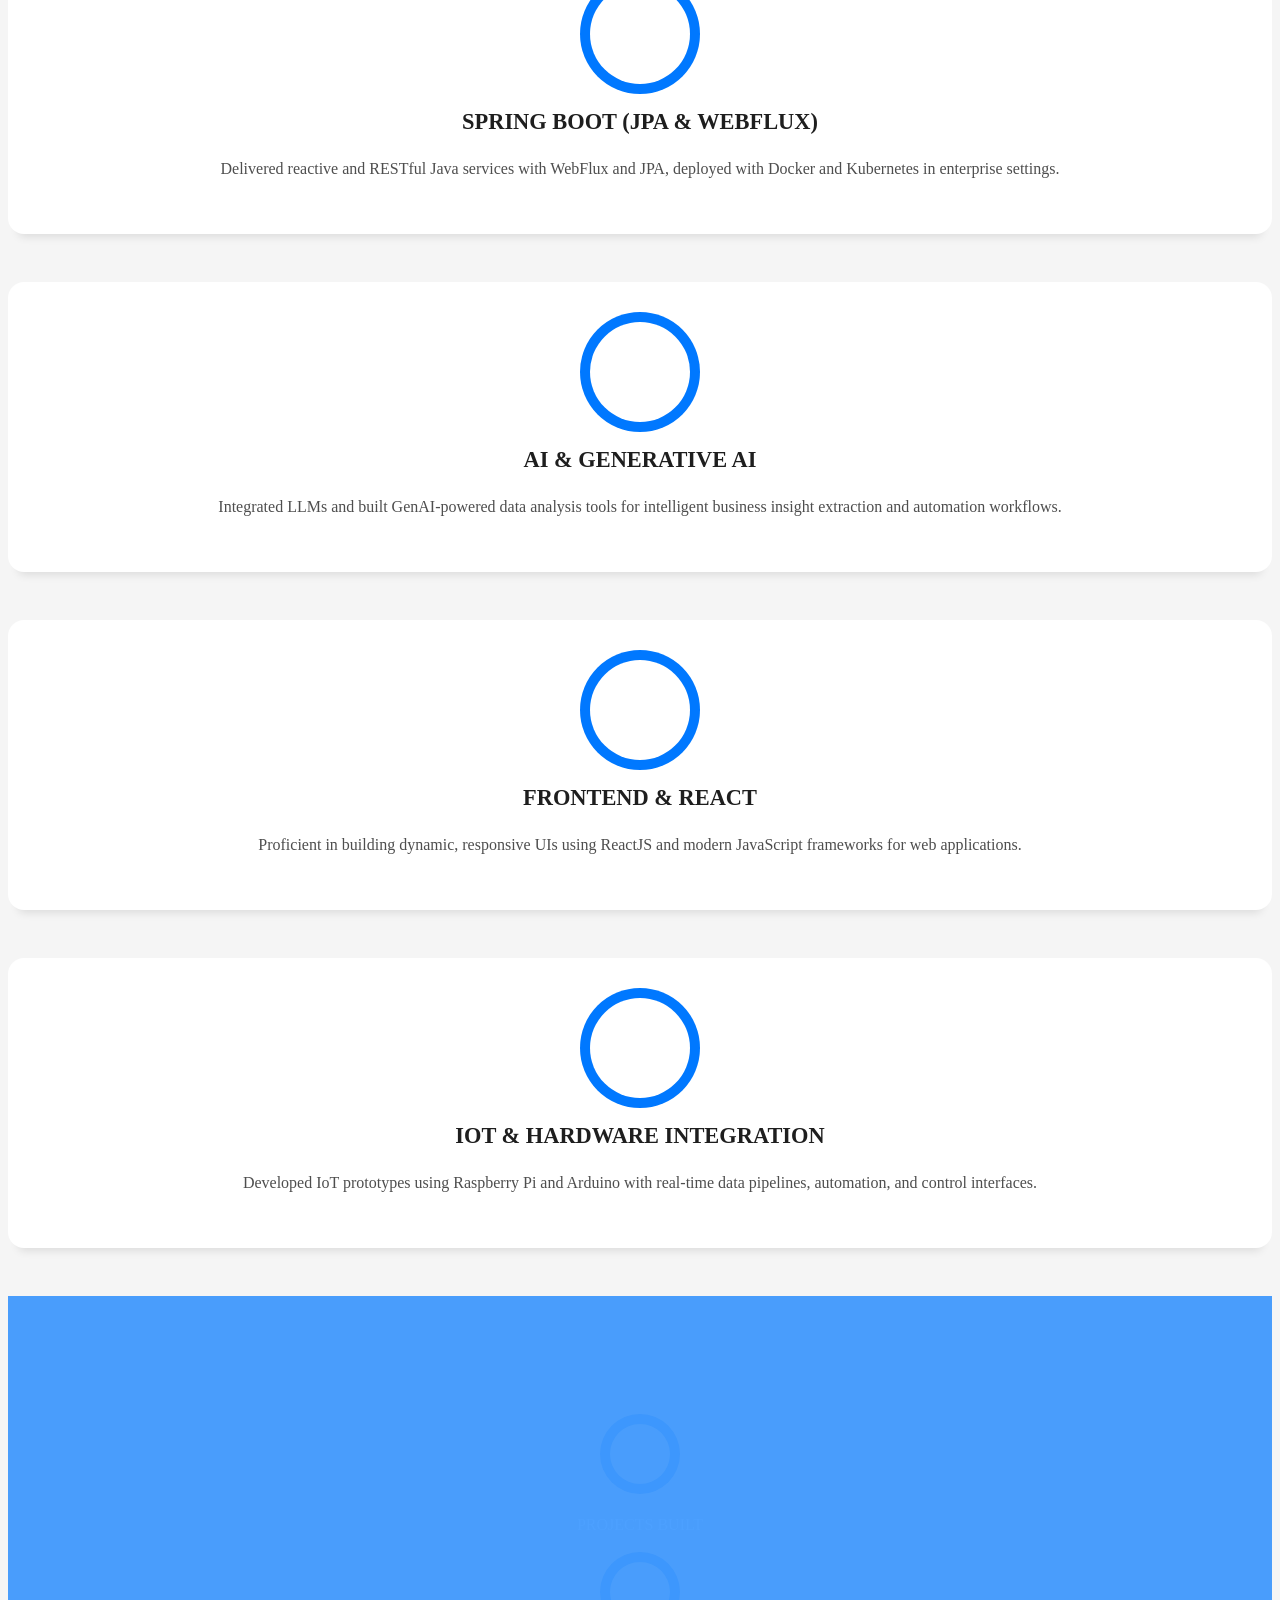
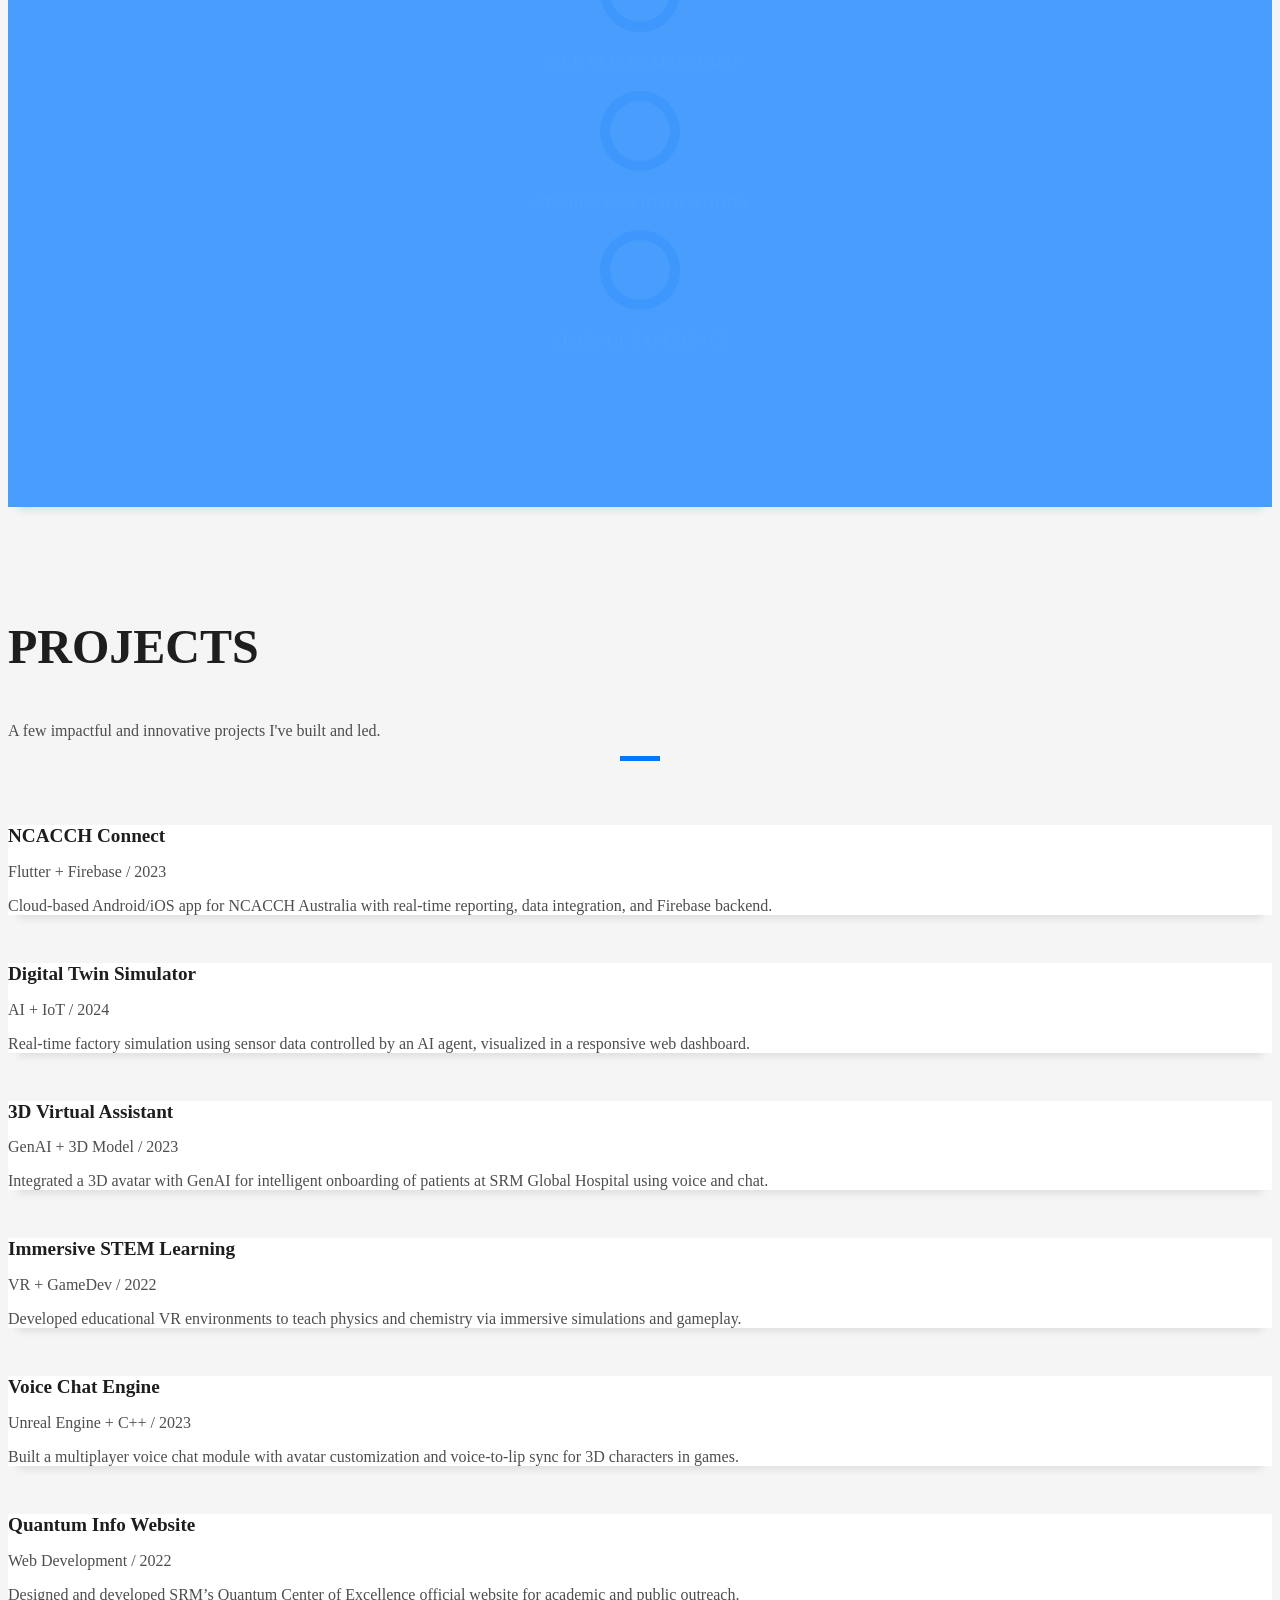
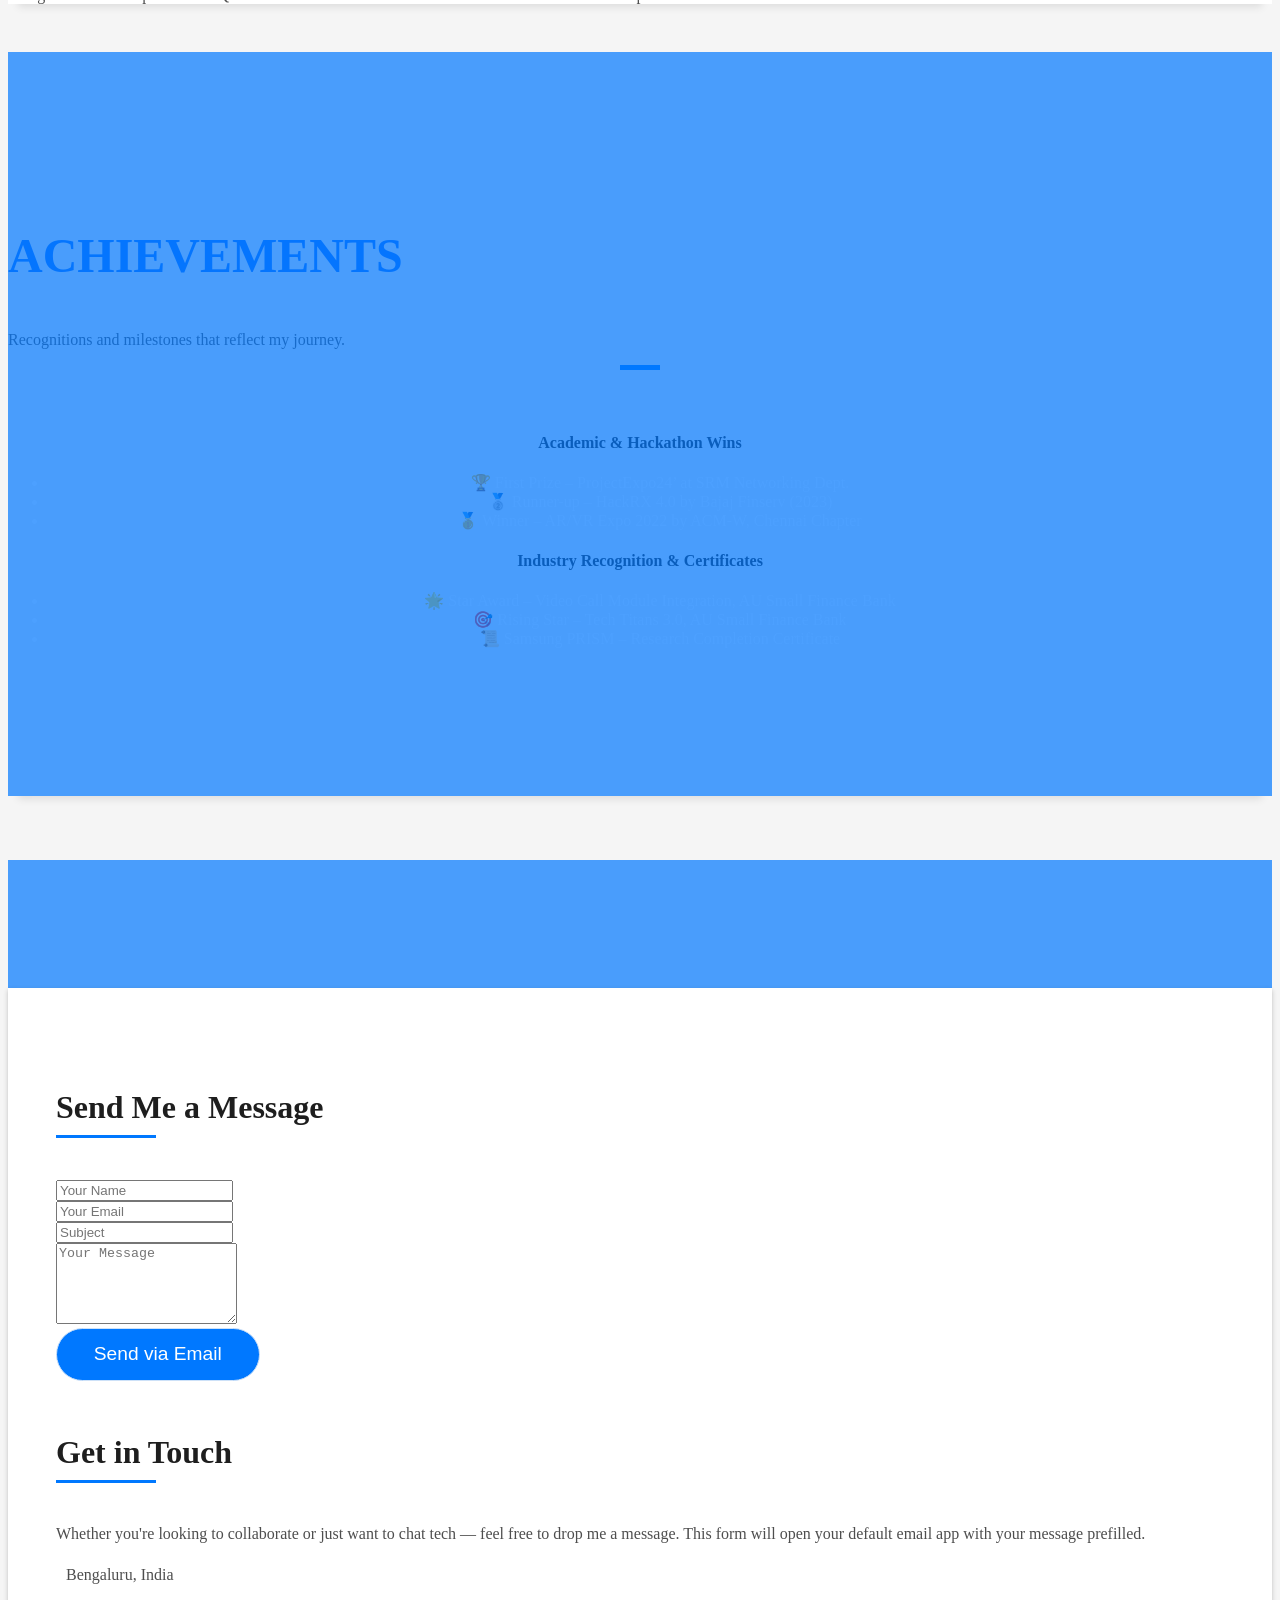
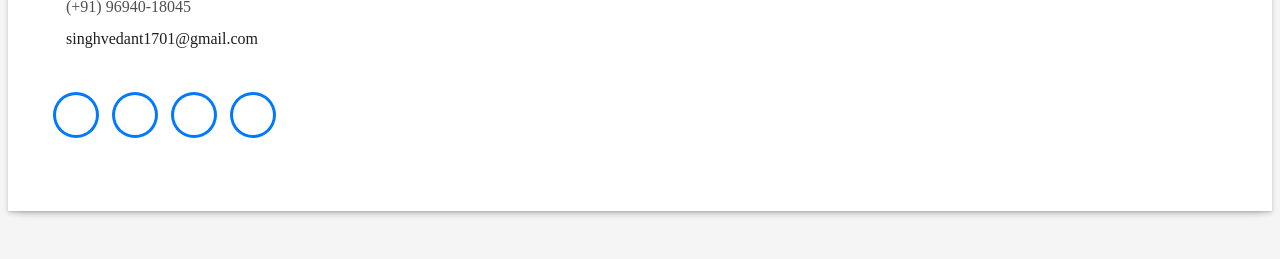
==== commit 324d436f: "update content" ====
--- a/index.html
+++ b/index.html
@@ -261,10 +261,10 @@
                         real-world systems.
                       </p>
                       <p class="lead">
-                        I've led frontend development, co-founded a startup
-                        (AtomDrop), and worked on AI-integrated projects like
-                        real-time digital twins and 3D virtual assistants. I'm
-                        passionate about innovation, and I enjoy crafting
+                        I've led full-stack mobile app development, co-founded a
+                        startup (AtomDrop), and worked on AI-integrated projects
+                        like real-time digital twins and 3D virtual assistants.
+                        I'm passionate about innovation, and I enjoy crafting
                         experiences that bridge design, logic, and user impact.
                       </p>
                       <p class="lead">
@@ -290,111 +290,113 @@
               <div class="title-box text-center">
                 <h3 class="title-a">Skills</h3>
                 <p class="subtitle-a">
-                  Lorem ipsum, dolor sit amet consectetur adipisicing elit.
+                  Technologies, frameworks, and tools I work with across the
+                  stack.
                 </p>
                 <div class="line-mf"></div>
               </div>
             </div>
           </div>
           <div class="row">
+            <!-- Flutter -->
+            <div class="col-md-4">
+              <div class="service-box">
+                <div class="service-ico">
+                  <span class="ico-circle"><i class="bi bi-phone"></i></span>
+                </div>
+                <div class="service-content">
+                  <h2 class="s-title">Flutter App Development</h2>
+                  <p class="s-description text-center">
+                    Developed multiple cross-platform apps with Firebase
+                    integration and production-grade UI/UX using Flutter and
+                    Dart.
+                  </p>
+                </div>
+              </div>
+            </div>
+
+            <!-- Golang -->
+            <div class="col-md-4">
+              <div class="service-box">
+                <div class="service-ico">
+                  <span class="ico-circle"><i class="bi bi-cpu"></i></span>
+                </div>
+                <div class="service-content">
+                  <h2 class="s-title">Golang Microservices</h2>
+                  <p class="s-description text-center">
+                    Built scalable microservices for backend architecture with a
+                    focus on performance, maintainability, and containerization.
+                  </p>
+                </div>
+              </div>
+            </div>
+
+            <!-- Spring Boot -->
+            <div class="col-md-4">
+              <div class="service-box">
+                <div class="service-ico">
+                  <span class="ico-circle"><i class="bi bi-terminal"></i></span>
+                </div>
+                <div class="service-content">
+                  <h2 class="s-title">Spring Boot (JPA & WebFlux)</h2>
+                  <p class="s-description text-center">
+                    Delivered reactive and RESTful Java services with WebFlux
+                    and JPA, deployed with Docker and Kubernetes in enterprise
+                    settings.
+                  </p>
+                </div>
+              </div>
+            </div>
+
+            <!-- AI/GenAI -->
+            <div class="col-md-4">
+              <div class="service-box">
+                <div class="service-ico">
+                  <span class="ico-circle"><i class="bi bi-robot"></i></span>
+                </div>
+                <div class="service-content">
+                  <h2 class="s-title">AI & Generative AI</h2>
+                  <p class="s-description text-center">
+                    Integrated LLMs and built GenAI-powered data analysis tools
+                    for intelligent business insight extraction and automation
+                    workflows.
+                  </p>
+                </div>
+              </div>
+            </div>
+
+            <!-- Frontend/React -->
             <div class="col-md-4">
               <div class="service-box">
                 <div class="service-ico">
                   <span class="ico-circle"
-                    ><i class="bi bi-briefcase"></i
+                    ><i class="bi bi-window-sidebar"></i
                   ></span>
                 </div>
                 <div class="service-content">
-                  <h2 class="s-title">Web Design</h2>
+                  <h2 class="s-title">Frontend & React</h2>
                   <p class="s-description text-center">
-                    Lorem ipsum dolor sit amet consectetur adipisicing elit.
-                    Magni adipisci eaque autem fugiat! Quia, provident vitae!
-                    Magni tempora perferendis eum non provident.
+                    Proficient in building dynamic, responsive UIs using ReactJS
+                    and modern JavaScript frameworks for web applications.
                   </p>
                 </div>
               </div>
             </div>
+
+            <!-- IoT & Embedded -->
             <div class="col-md-4">
               <div class="service-box">
                 <div class="service-ico">
                   <span class="ico-circle"
-                    ><i class="bi bi-card-checklist"></i
+                    ><i class="bi bi-bluetooth"></i
                   ></span>
                 </div>
                 <div class="service-content">
-                  <h2 class="s-title">Web Development</h2>
+                  <h2 class="s-title">IoT & Hardware Integration</h2>
                   <p class="s-description text-center">
-                    Lorem ipsum dolor sit amet consectetur adipisicing elit.
-                    Magni adipisci eaque autem fugiat! Quia, provident vitae!
-                    Magni tempora perferendis eum non provident.
-                  </p>
-                </div>
-              </div>
-            </div>
-            <div class="col-md-4">
-              <div class="service-box">
-                <div class="service-ico">
-                  <span class="ico-circle"
-                    ><i class="bi bi-bar-chart"></i
-                  ></span>
-                </div>
-                <div class="service-content">
-                  <h2 class="s-title">Photography</h2>
-                  <p class="s-description text-center">
-                    Lorem ipsum dolor sit amet consectetur adipisicing elit.
-                    Magni adipisci eaque autem fugiat! Quia, provident vitae!
-                    Magni tempora perferendis eum non provident.
-                  </p>
-                </div>
-              </div>
-            </div>
-            <div class="col-md-4">
-              <div class="service-box">
-                <div class="service-ico">
-                  <span class="ico-circle"
-                    ><i class="bi bi-binoculars"></i
-                  ></span>
-                </div>
-                <div class="service-content">
-                  <h2 class="s-title">Responsive Design</h2>
-                  <p class="s-description text-center">
-                    Lorem ipsum dolor sit amet consectetur adipisicing elit.
-                    Magni adipisci eaque autem fugiat! Quia, provident vitae!
-                    Magni tempora perferendis eum non provident.
-                  </p>
-                </div>
-              </div>
-            </div>
-            <div class="col-md-4">
-              <div class="service-box">
-                <div class="service-ico">
-                  <span class="ico-circle"
-                    ><i class="bi bi-brightness-high"></i
-                  ></span>
-                </div>
-                <div class="service-content">
-                  <h2 class="s-title">Graphic Design</h2>
-                  <p class="s-description text-center">
-                    Lorem ipsum dolor sit amet consectetur adipisicing elit.
-                    Magni adipisci eaque autem fugiat! Quia, provident vitae!
-                    Magni tempora perferendis eum non provident.
-                  </p>
-                </div>
-              </div>
-            </div>
-            <div class="col-md-4">
-              <div class="service-box">
-                <div class="service-ico">
-                  <span class="ico-circle"
-                    ><i class="bi bi-calendar4-week"></i
-                  ></span>
-                </div>
-                <div class="service-content">
-                  <h2 class="s-title">Marketing Skills</h2>
-                  <p class="s-description text-center">
-                    Lorem ipsum dolor sit amet consectetur adipisicing elit.
-                    Magni adipisci eaque autem fugiat! Quia, provident vitae!
-                    Magni tempora perferendis eum non provident.
+                    Developed IoT prototypes using Raspberry Pi and Arduino with
+                    real-time data pipelines, automation, and control
+                    interfaces.
                   </p>
                 </div>
               </div>
@@ -404,7 +406,7 @@
       </section>
       <!-- End Skills Section -->
 
-      <!-- ======= Counter Section ======= -->
+      <!-- ======= Stats Section ======= -->
       <div
         class="section-counter paralax-mf bg-image"
         style="background-image: url(assets/img/counters-bg.jpg)"
@@ -413,32 +415,69 @@
         <div class="container position-relative">
           <div class="row">
             <div class="col-sm-3 col-lg-3">
-              <div class="counter-box counter-box pt-4 pt-md-0">
+              <div class="counter-box pt-4 pt-md-0">
                 <div class="counter-ico">
-                  <span class="ico-circle"><i class="bi bi-check"></i></span>
+                  <span class="ico-circle"><i class="bi bi-laptop"></i></span>
                 </div>
                 <div class="counter-num">
                   <p
                     data-purecounter-start="0"
-                    data-purecounter-end="450"
+                    data-purecounter-end="12"
                     data-purecounter-duration="1"
                     class="counter purecounter"
                   ></p>
-                  <span class="counter-text">WORKS COMPLETED</span>
-                </div>
-              </div>
-            </div>
+                  <span class="counter-text">PROJECTS BUILT</span>
+                </div>
+              </div>
+            </div>
+
             <div class="col-sm-3 col-lg-3">
               <div class="counter-box pt-4 pt-md-0">
                 <div class="counter-ico">
                   <span class="ico-circle"
-                    ><i class="bi bi-journal-richtext"></i
+                    ><i class="bi bi-code-slash"></i
                   ></span>
                 </div>
                 <div class="counter-num">
                   <p
                     data-purecounter-start="0"
-                    data-purecounter-end="25"
+                    data-purecounter-end="7"
+                    data-purecounter-duration="1"
+                    class="counter purecounter"
+                  ></p>
+                  <span class="counter-text">TECH STACKS MASTERED</span>
+                </div>
+              </div>
+            </div>
+
+            <div class="col-sm-3 col-lg-3">
+              <div class="counter-box pt-4 pt-md-0">
+                <div class="counter-ico">
+                  <span class="ico-circle"><i class="bi bi-award"></i></span>
+                </div>
+                <div class="counter-num">
+                  <p
+                    data-purecounter-start="0"
+                    data-purecounter-end="6"
+                    data-purecounter-duration="1"
+                    class="counter purecounter"
+                  ></p>
+                  <span class="counter-text">AWARDS & CERTIFICATIONS</span>
+                </div>
+              </div>
+            </div>
+
+            <div class="col-sm-3 col-lg-3">
+              <div class="counter-box pt-4 pt-md-0">
+                <div class="counter-ico">
+                  <span class="ico-circle"
+                    ><i class="bi bi-person-workspace"></i
+                  ></span>
+                </div>
+                <div class="counter-num">
+                  <p
+                    data-purecounter-start="0"
+                    data-purecounter-end="3"
                     data-purecounter-duration="1"
                     class="counter purecounter"
                   ></p>
@@ -446,221 +485,128 @@
                 </div>
               </div>
             </div>
-            <div class="col-sm-3 col-lg-3">
-              <div class="counter-box pt-4 pt-md-0">
-                <div class="counter-ico">
-                  <span class="ico-circle"><i class="bi bi-people"></i></span>
-                </div>
-                <div class="counter-num">
-                  <p
-                    data-purecounter-start="0"
-                    data-purecounter-end="550"
-                    data-purecounter-duration="1"
-                    class="counter purecounter"
-                  ></p>
-                  <span class="counter-text">TOTAL CLIENTS</span>
-                </div>
-              </div>
-            </div>
-            <div class="col-sm-3 col-lg-3">
-              <div class="counter-box pt-4 pt-md-0">
-                <div class="counter-ico">
-                  <span class="ico-circle"><i class="bi bi-award"></i></span>
-                </div>
-                <div class="counter-num">
-                  <p
-                    data-purecounter-start="0"
-                    data-purecounter-end="48"
-                    data-purecounter-duration="1"
-                    class="counter purecounter"
-                  ></p>
-                  <span class="counter-text">AWARD WON</span>
-                </div>
-              </div>
-            </div>
           </div>
         </div>
       </div>
-      <!-- End Counter Section -->
+      <!-- End Stats Section -->
 
       <!-- ======= Portfolio Section ======= -->
-<section id="work" class="portfolio-mf sect-pt4 route">
-    <div class="container">
-      <div class="row">
-        <div class="col-sm-12">
-          <div class="title-box text-center">
-            <h3 class="title-a">Projects</h3>
-            <p class="subtitle-a">A few impactful and innovative projects I've built and led.</p>
-            <div class="line-mf"></div>
+      <section id="work" class="portfolio-mf sect-pt4 route">
+        <div class="container">
+          <div class="row">
+            <div class="col-sm-12">
+              <div class="title-box text-center">
+                <h3 class="title-a">Projects</h3>
+                <p class="subtitle-a">
+                  A few impactful and innovative projects I've built and led.
+                </p>
+                <div class="line-mf"></div>
+              </div>
+            </div>
+          </div>
+
+          <div class="row">
+            <!-- Project Card Template -->
+            <div class="col-md-4">
+              <div class="work-box text-center py-4">
+                <div class="display-4 mb-3">
+                  <i class="bi bi-phone-fill"></i>
+                </div>
+                <h2 class="w-title">NCACCH Connect</h2>
+                <div class="w-more mb-2">
+                  <span class="w-ctegory">Flutter + Firebase</span> /
+                  <span class="w-date">2023</span>
+                </div>
+                <p>
+                  Cloud-based Android/iOS app for NCACCH Australia with
+                  real-time reporting, data integration, and Firebase backend.
+                </p>
+              </div>
+            </div>
+
+            <div class="col-md-4">
+              <div class="work-box text-center py-4">
+                <div class="display-4 mb-3"><i class="bi bi-cpu-fill"></i></div>
+                <h2 class="w-title">Digital Twin Simulator</h2>
+                <div class="w-more mb-2">
+                  <span class="w-ctegory">AI + IoT</span> /
+                  <span class="w-date">2024</span>
+                </div>
+                <p>
+                  Real-time factory simulation using sensor data controlled by
+                  an AI agent, visualized in a responsive web dashboard.
+                </p>
+              </div>
+            </div>
+
+            <div class="col-md-4">
+              <div class="work-box text-center py-4">
+                <div class="display-4 mb-3">
+                  <i class="bi bi-person-video3"></i>
+                </div>
+                <h2 class="w-title">3D Virtual Assistant</h2>
+                <div class="w-more mb-2">
+                  <span class="w-ctegory">GenAI + 3D Model</span> /
+                  <span class="w-date">2023</span>
+                </div>
+                <p>
+                  Integrated a 3D avatar with GenAI for intelligent onboarding
+                  of patients at SRM Global Hospital using voice and chat.
+                </p>
+              </div>
+            </div>
+
+            <div class="col-md-4">
+              <div class="work-box text-center py-4">
+                <div class="display-4 mb-3"><i class="bi bi-vr"></i></div>
+                <h2 class="w-title">Immersive STEM Learning</h2>
+                <div class="w-more mb-2">
+                  <span class="w-ctegory">VR + GameDev</span> /
+                  <span class="w-date">2022</span>
+                </div>
+                <p>
+                  Developed educational VR environments to teach physics and
+                  chemistry via immersive simulations and gameplay.
+                </p>
+              </div>
+            </div>
+
+            <div class="col-md-4">
+              <div class="work-box text-center py-4">
+                <div class="display-4 mb-3"><i class="bi bi-mic-fill"></i></div>
+                <h2 class="w-title">Voice Chat Engine</h2>
+                <div class="w-more mb-2">
+                  <span class="w-ctegory">Unreal Engine + C++</span> /
+                  <span class="w-date">2023</span>
+                </div>
+                <p>
+                  Built a multiplayer voice chat module with avatar
+                  customization and voice-to-lip sync for 3D characters in
+                  games.
+                </p>
+              </div>
+            </div>
+
+            <div class="col-md-4">
+              <div class="work-box text-center py-4">
+                <div class="display-4 mb-3"><i class="bi bi-globe2"></i></div>
+                <h2 class="w-title">Quantum Info Website</h2>
+                <div class="w-more mb-2">
+                  <span class="w-ctegory">Web Development</span> /
+                  <span class="w-date">2022</span>
+                </div>
+                <p>
+                  Designed and developed SRM’s Quantum Center of Excellence
+                  official website for academic and public outreach.
+                </p>
+              </div>
+            </div>
           </div>
         </div>
-      </div>
-  
-      <div class="row">
-  
-        <!-- NCACCH Connect -->
-        <div class="col-md-4">
-          <div class="work-box">
-            <div class="work-img">
-              <img src="assets/img/ncacch.jpg" alt="NCACCH App" class="img-fluid" />
-            </div>
-            <div class="work-content">
-              <div class="row">
-                <div class="col-sm-8">
-                  <h2 class="w-title">NCACCH Connect</h2>
-                  <div class="w-more">
-                    <span class="w-ctegory">Flutter + Firebase</span> /
-                    <span class="w-date">2023</span>
-                  </div>
-                </div>
-                <div class="col-sm-4">
-                  <div class="w-like">
-                    <a href="#"><span class="bi bi-plus-circle"></span></a>
-                  </div>
-                </div>
-              </div>
-              <p>Cloud-based Android/iOS app for NCACCH Australia with real-time reporting, data integration, and Firebase backend.</p>
-            </div>
-          </div>
-        </div>
-  
-        <!-- Digital Twin -->
-        <div class="col-md-4">
-          <div class="work-box">
-            <div class="work-img">
-              <img src="assets/img/digital-twin.jpg" alt="Digital Twin" class="img-fluid" />
-            </div>
-            <div class="work-content">
-              <div class="row">
-                <div class="col-sm-8">
-                  <h2 class="w-title">Digital Twin Simulator</h2>
-                  <div class="w-more">
-                    <span class="w-ctegory">AI + IoT</span> /
-                    <span class="w-date">2024</span>
-                  </div>
-                </div>
-                <div class="col-sm-4">
-                  <div class="w-like">
-                    <a href="#"><span class="bi bi-plus-circle"></span></a>
-                  </div>
-                </div>
-              </div>
-              <p>Real-time factory simulation using sensor data controlled by an AI agent, visualized in a responsive web dashboard.</p>
-            </div>
-          </div>
-        </div>
-  
-        <!-- 3D Virtual Assistant -->
-        <div class="col-md-4">
-          <div class="work-box">
-            <div class="work-img">
-              <img src="assets/img/virtual-assistant.jpg" alt="Virtual Assistant" class="img-fluid" />
-            </div>
-            <div class="work-content">
-              <div class="row">
-                <div class="col-sm-8">
-                  <h2 class="w-title">3D Virtual Assistant</h2>
-                  <div class="w-more">
-                    <span class="w-ctegory">GenAI + 3D Model</span> /
-                    <span class="w-date">2023</span>
-                  </div>
-                </div>
-                <div class="col-sm-4">
-                  <div class="w-like">
-                    <a href="#"><span class="bi bi-plus-circle"></span></a>
-                  </div>
-                </div>
-              </div>
-              <p>Integrated a 3D avatar with GenAI for intelligent onboarding of patients at SRM Global Hospital using voice and chat.</p>
-            </div>
-          </div>
-        </div>
-  
-        <!-- Immersive VR Learning -->
-        <div class="col-md-4">
-          <div class="work-box">
-            <div class="work-img">
-              <img src="assets/img/vr-learning.jpg" alt="VR Learning" class="img-fluid" />
-            </div>
-            <div class="work-content">
-              <div class="row">
-                <div class="col-sm-8">
-                  <h2 class="w-title">Immersive STEM Learning</h2>
-                  <div class="w-more">
-                    <span class="w-ctegory">VR + GameDev</span> /
-                    <span class="w-date">2022</span>
-                  </div>
-                </div>
-                <div class="col-sm-4">
-                  <div class="w-like">
-                    <a href="#"><span class="bi bi-plus-circle"></span></a>
-                  </div>
-                </div>
-              </div>
-              <p>Developed educational VR environments to teach physics and chemistry via immersive simulations and gameplay.</p>
-            </div>
-          </div>
-        </div>
-  
-        <!-- Voice Chat Module -->
-        <div class="col-md-4">
-          <div class="work-box">
-            <div class="work-img">
-              <img src="assets/img/voice-chat.jpg" alt="Voice Chat Module" class="img-fluid" />
-            </div>
-            <div class="work-content">
-              <div class="row">
-                <div class="col-sm-8">
-                  <h2 class="w-title">Voice Chat Engine</h2>
-                  <div class="w-more">
-                    <span class="w-ctegory">Unreal Engine + C++</span> /
-                    <span class="w-date">2023</span>
-                  </div>
-                </div>
-                <div class="col-sm-4">
-                  <div class="w-like">
-                    <a href="#"><span class="bi bi-plus-circle"></span></a>
-                  </div>
-                </div>
-              </div>
-              <p>Built a multiplayer voice chat module with avatar customization and voice-to-lip sync for 3D characters in games.</p>
-            </div>
-          </div>
-        </div>
-  
-        <!-- Quantum Research Website -->
-        <div class="col-md-4">
-          <div class="work-box">
-            <div class="work-img">
-              <img src="assets/img/quantum-site.jpg" alt="Quantum Research Site" class="img-fluid" />
-            </div>
-            <div class="work-content">
-              <div class="row">
-                <div class="col-sm-8">
-                  <h2 class="w-title">Quantum Info Website</h2>
-                  <div class="w-more">
-                    <span class="w-ctegory">Web Development</span> /
-                    <span class="w-date">2022</span>
-                  </div>
-                </div>
-                <div class="col-sm-4">
-                  <div class="w-like">
-                    <a href="#"><span class="bi bi-plus-circle"></span></a>
-                  </div>
-                </div>
-              </div>
-              <p>Designed and developed SRM’s Quantum Center of Excellence official website for academic and public outreach.</p>
-            </div>
-          </div>
-        </div>
-  
-      </div>
-    </div>
-  </section>
-  <!-- End Portfolio Section -->
-  
-
-      <!-- ======= Testimonials Section ======= -->
+      </section>
+      <!-- End Portfolio Section -->
+
+      <!-- ======= Achievements Section with Carousel ======= -->
       <div
         class="testimonials paralax-mf bg-image"
         style="background-image: url(assets/img/overlay-bg.jpg)"
@@ -669,65 +615,80 @@
         <div class="container">
           <div class="row">
             <div class="col-md-12">
+              <div class="title-box text-center">
+                <h3 class="title-a" style="color: #0d6efd">Achievements</h3>
+                <p class="subtitle-a">
+                  Recognitions and milestones that reflect my journey.
+                </p>
+                <div class="line-mf"></div>
+              </div>
+
               <div
                 class="testimonials-slider swiper"
                 data-aos="fade-up"
                 data-aos-delay="100"
               >
                 <div class="swiper-wrapper">
+                  <!-- Slide 1 -->
                   <div class="swiper-slide">
                     <div class="testimonial-box">
-                      <div class="author-test">
-                        <img
-                          src="assets/img/testimonial-4.jpg"
-                          alt=""
-                          class="rounded-circle b-shadow-a"
-                        />
-                        <span class="author">Apoorva Singh</span>
-                      </div>
-                      <div class="content-test">
-                        <p class="description lead">
-                          I think he is one of the most passionate we designers
-                          out there, with noting to do in his free time he makes
-                          super cool css designes.
-                        </p>
-                      </div>
+                      <h4 class="text-white mb-3">Academic & Hackathon Wins</h4>
+                      <ul class="list-group list-group-flush text-white">
+                        <li
+                          class="list-group-item bg-transparent border-light text-white"
+                        >
+                          🏆 First Prize – ProjectExpo24’ at SRM Networking
+                          Dept.
+                        </li>
+                        <li
+                          class="list-group-item bg-transparent border-light text-white"
+                        >
+                          🥈 Runner-up – HackRX 4.0 by Bajaj Finserv (2023)
+                        </li>
+                        <li
+                          class="list-group-item bg-transparent border-light text-white"
+                        >
+                          🥇 Winner – AR/VR Expo 2022 by ACM-W, Chennai Chapter
+                        </li>
+                      </ul>
                     </div>
                   </div>
-                  <!-- End testimonial item -->
-
+
+                  <!-- Slide 2 -->
                   <div class="swiper-slide">
                     <div class="testimonial-box">
-                      <div class="author-test">
-                        <img
-                          src="assets/img/testimonial-2.jpg"
-                          alt=""
-                          class="rounded-circle b-shadow-a"
-                        />
-                        <span class="author">Dr. Arvind Singh</span>
-                      </div>
-                      <div class="content-test">
-                        <p class="description lead">
-                          My son has always been passionate about computers, i
-                          dont understand what he does but he does it with
-                          passion.
-                        </p>
-                      </div>
+                      <h4 class="text-white mb-3">
+                        Industry Recognition & Certificates
+                      </h4>
+                      <ul class="list-group list-group-flush text-white">
+                        <li
+                          class="list-group-item bg-transparent border-light text-white"
+                        >
+                          🌟 Star Award – Video Call Module Integration, AU
+                          Small Finance Bank
+                        </li>
+                        <li
+                          class="list-group-item bg-transparent border-light text-white"
+                        >
+                          🎯 Rising Star – Tech Titans 3.0, AU Small Finance
+                          Bank
+                        </li>
+                        <li
+                          class="list-group-item bg-transparent border-light text-white"
+                        >
+                          📜 Samsung PRISM – Research Completion Certificate
+                        </li>
+                      </ul>
                     </div>
                   </div>
-                  <!-- End testimonial item -->
                 </div>
                 <div class="swiper-pagination"></div>
               </div>
-
-              <!-- <div id="testimonial-mf" class="owl-carousel owl-theme">
-          
-        </div> -->
             </div>
           </div>
         </div>
       </div>
-      <!-- End Testimonials Section -->
+      <!-- End Achievements Section -->
 
       <!-- ======= Contact Section ======= -->
       <section
@@ -742,99 +703,78 @@
               <div class="contact-mf">
                 <div id="contact" class="box-shadow-full">
                   <div class="row">
+                    <!-- Form to Compose Email -->
                     <div class="col-md-6">
                       <div class="title-box-2">
-                        <h5 class="title-left">Send Message Us</h5>
+                        <h5 class="title-left">Send Me a Message</h5>
                       </div>
                       <div>
-                        <form
-                          action="forms/contact.php"
-                          method="post"
-                          role="form"
-                          class="php-email-form"
-                        >
+                        <form onsubmit="sendMail(event)">
                           <div class="row">
                             <div class="col-md-12 mb-3">
-                              <div class="form-group">
-                                <input
-                                  type="text"
-                                  name="name"
-                                  class="form-control"
-                                  id="name"
-                                  placeholder="Your Name"
-                                  required
-                                />
-                              </div>
+                              <input
+                                type="text"
+                                class="form-control"
+                                id="user-name"
+                                placeholder="Your Name"
+                                required
+                              />
                             </div>
                             <div class="col-md-12 mb-3">
-                              <div class="form-group">
-                                <input
-                                  type="email"
-                                  class="form-control"
-                                  name="email"
-                                  id="email"
-                                  placeholder="Your Email"
-                                  required
-                                />
-                              </div>
+                              <input
+                                type="email"
+                                class="form-control"
+                                id="user-email"
+                                placeholder="Your Email"
+                                required
+                              />
                             </div>
                             <div class="col-md-12 mb-3">
-                              <div class="form-group">
-                                <input
-                                  type="text"
-                                  class="form-control"
-                                  name="subject"
-                                  id="subject"
-                                  placeholder="Subject"
-                                  required
-                                />
-                              </div>
+                              <input
+                                type="text"
+                                class="form-control"
+                                id="user-subject"
+                                placeholder="Subject"
+                                required
+                              />
                             </div>
-                            <div class="col-md-12">
-                              <div class="form-group">
-                                <textarea
-                                  class="form-control"
-                                  name="message"
-                                  rows="5"
-                                  placeholder="Message"
-                                  required
-                                ></textarea>
-                              </div>
-                            </div>
-                            <div class="col-md-12 text-center my-3">
-                              <div class="loading">Loading</div>
-                              <div class="error-message"></div>
-                              <div class="sent-message">
-                                Your message has been sent. Thank you!
-                              </div>
+                            <div class="col-md-12 mb-3">
+                              <textarea
+                                class="form-control"
+                                rows="5"
+                                id="user-message"
+                                placeholder="Your Message"
+                                required
+                              ></textarea>
                             </div>
                             <div class="col-md-12 text-center">
                               <button
                                 type="submit"
                                 class="button button-a button-big button-rouded"
                               >
-                                Send Message
+                                Send via Email
                               </button>
                             </div>
                           </div>
                         </form>
                       </div>
                     </div>
+
+                    <!-- Contact Info -->
                     <div class="col-md-6">
                       <div class="title-box-2 pt-4 pt-md-0">
                         <h5 class="title-left">Get in Touch</h5>
                       </div>
                       <div class="more-info">
                         <p class="lead">
-                          Want to have a portfolio of yours just like this? Then
-                          Email me cause this is just a template and I really
-                          didn't have time to make this working because of my
-                          exams.
+                          Whether you're looking to collaborate or just want to
+                          chat tech — feel free to drop me a message. This form
+                          will open your default email app with your message
+                          prefilled.
                         </p>
                         <ul class="list-ico">
                           <li>
-                            <span class="bi bi-geo-alt"></span> 03, Indrapuri
-                            Colony Panna (488001) MP
+                            <span class="bi bi-geo-alt"></span> Bengaluru, India
                           </li>
                           <li>
                             <span class="bi bi-phone"></span> (+91) 96940-18045
@@ -850,7 +790,9 @@
                       <div class="socials">
                         <ul>
                           <li>
-                            <a href=""
+                            <a
+                              href="https://github.com/singhvedant"
+                              target="_blank"
                               ><span class="ico-circle"
                                 ><i class="bi bi-github"></i></span
                             ></a>
@@ -864,7 +806,7 @@
                             ></a>
                           </li>
                           <li>
-                            <a href=""
+                            <a href="https://twitter.com/" target="_blank"
                               ><span class="ico-circle"
                                 ><i class="bi bi-twitter"></i></span
                             ></a>
@@ -872,6 +814,7 @@
                           <li>
                             <a
                               href="https://www.linkedin.com/in/vedant-singh-3284071b8/"
+                              target="_blank"
                               ><span class="ico-circle"
                                 ><i class="bi bi-linkedin"></i></span
                             ></a>
@@ -879,6 +822,7 @@
                         </ul>
                       </div>
                     </div>
+                    <!-- End Contact Info -->
                   </div>
                 </div>
               </div>
@@ -886,6 +830,25 @@
           </div>
         </div>
       </section>
+
+      <script>
+        function sendMail(event) {
+          event.preventDefault();
+
+          const name = document.getElementById("user-name").value;
+          const email = document.getElementById("user-email").value;
+          const subject = document.getElementById("user-subject").value;
+          const message = document.getElementById("user-message").value;
+
+          const mailtoLink = `mailto:singhvedant1701@gmail.com?subject=${encodeURIComponent(
+            subject
+          )}&body=${encodeURIComponent(
+            `Hi Vedant,\n\nMy name is ${name} (${email}).\n\n${message}\n\nRegards,\n${name}`
+          )}`;
+
+          window.location.href = mailtoLink;
+        }
+      </script>
       <!-- End Contact Section -->
     </main>
     <!-- End #main -->
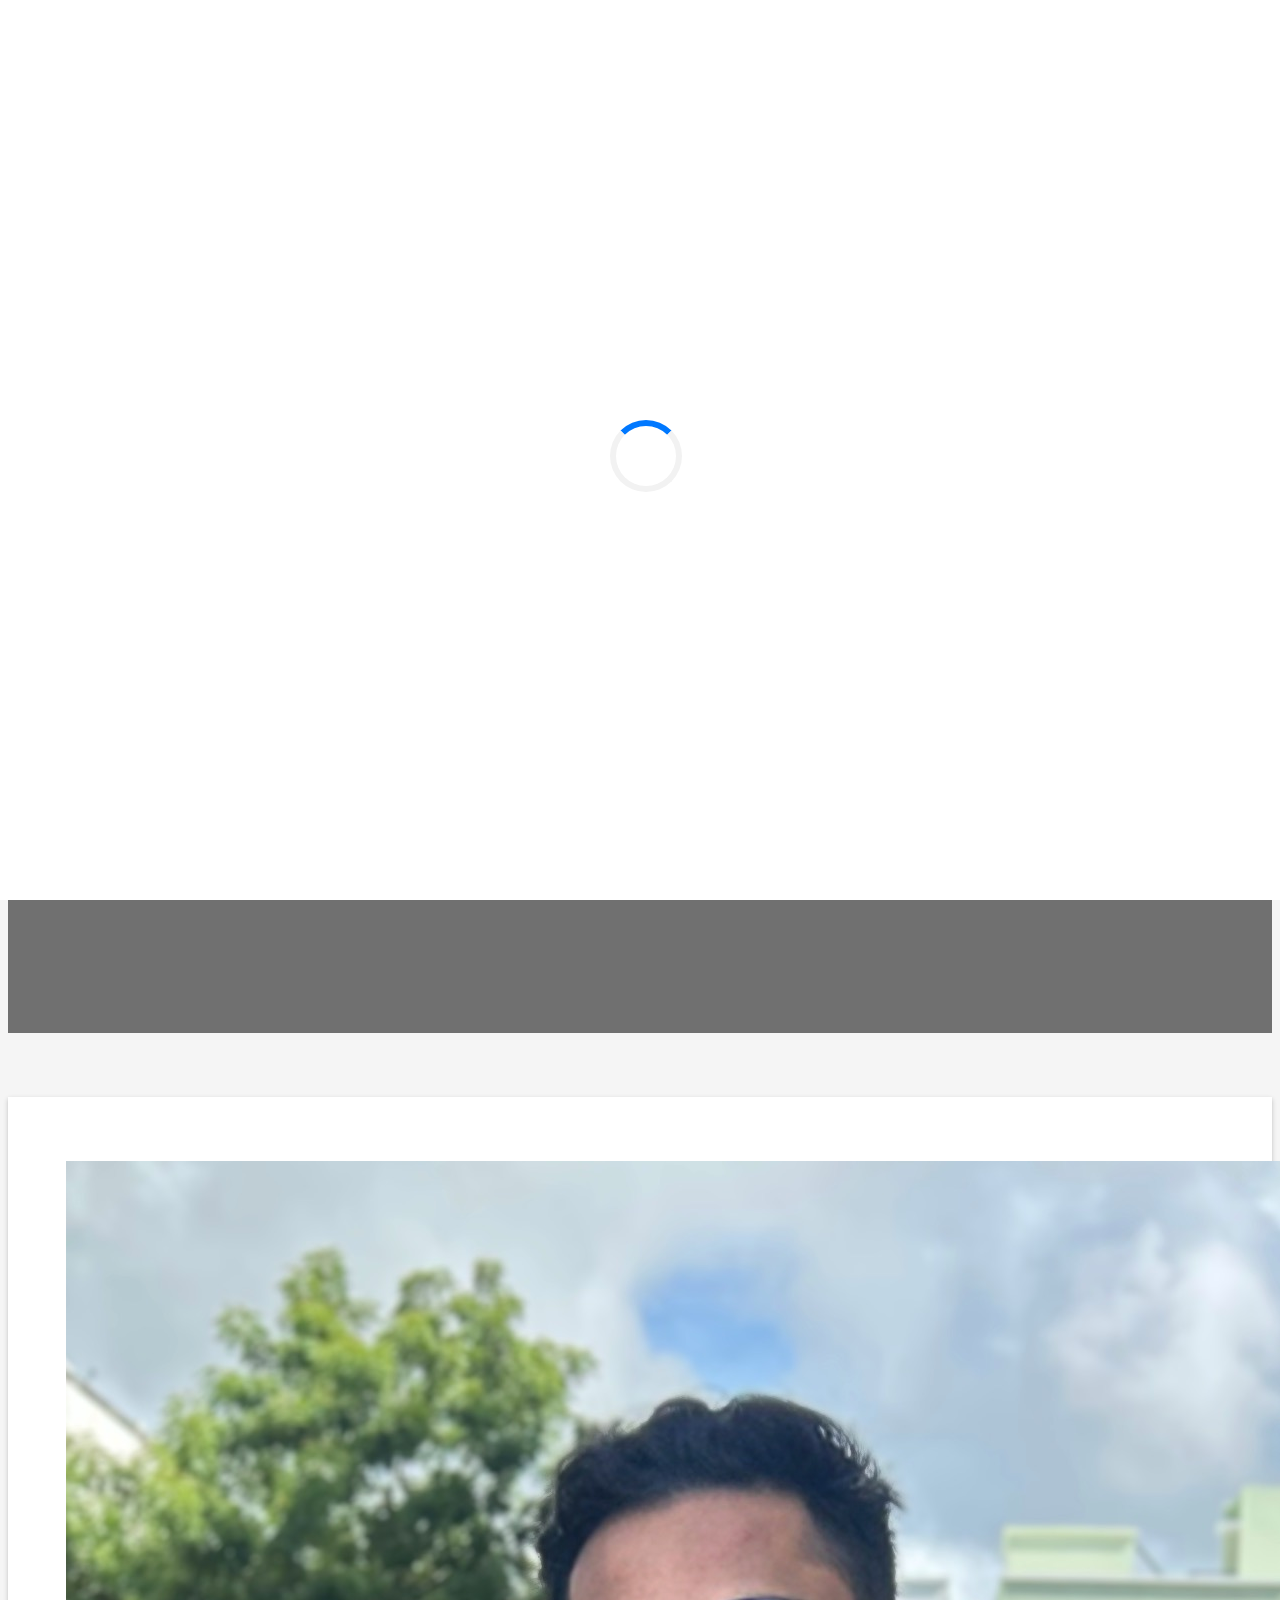
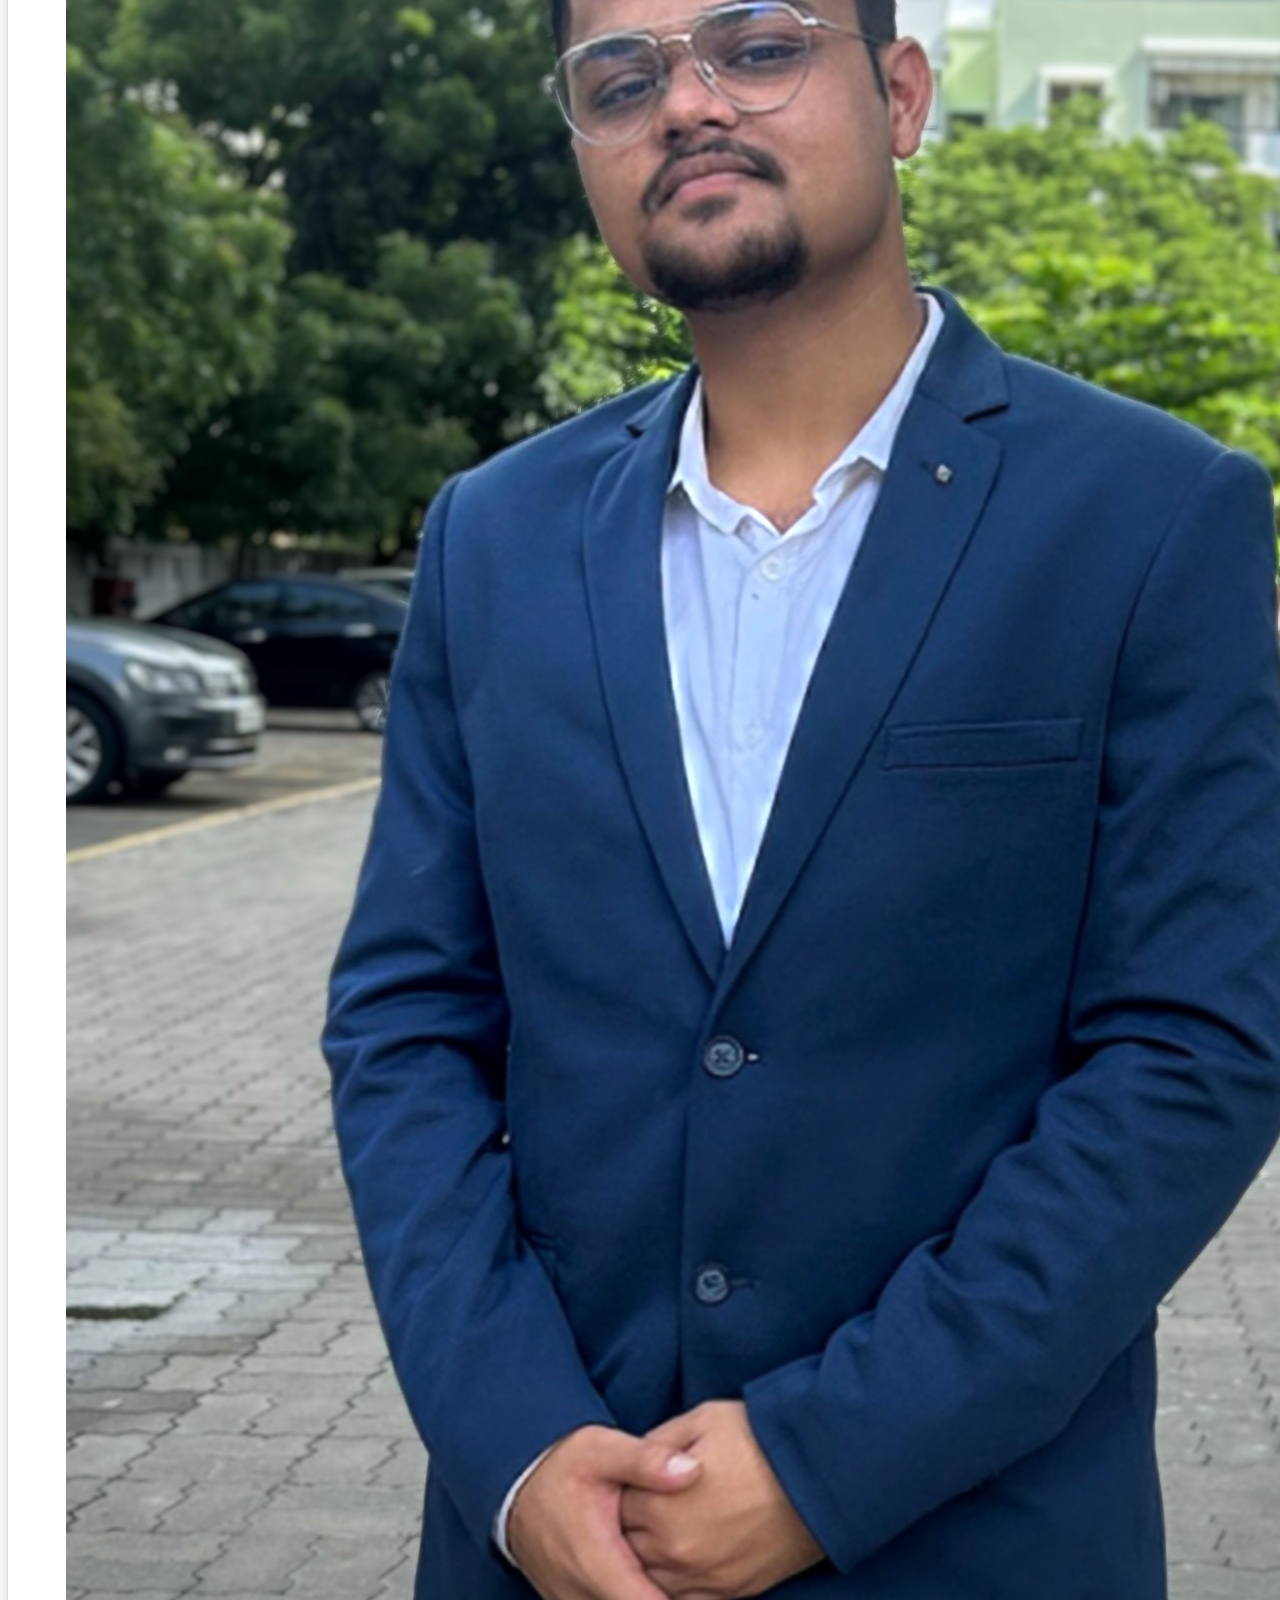
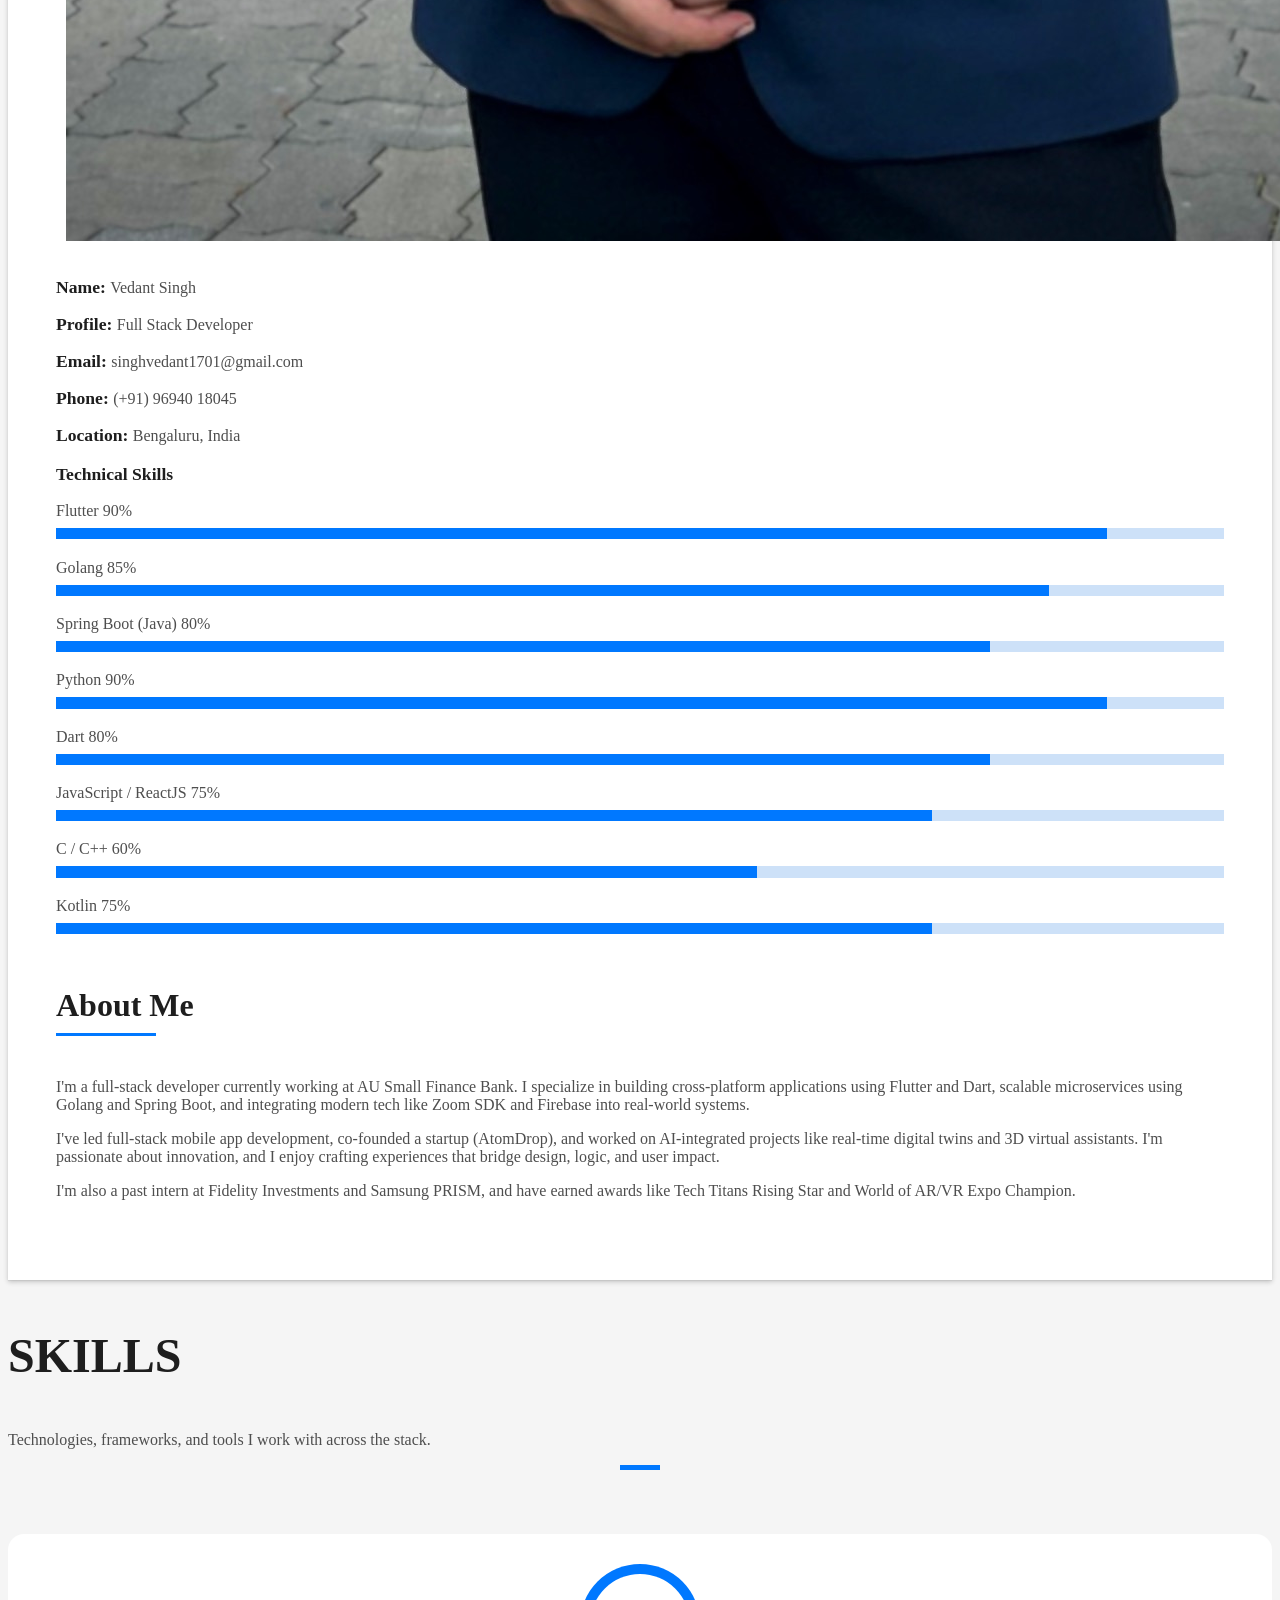
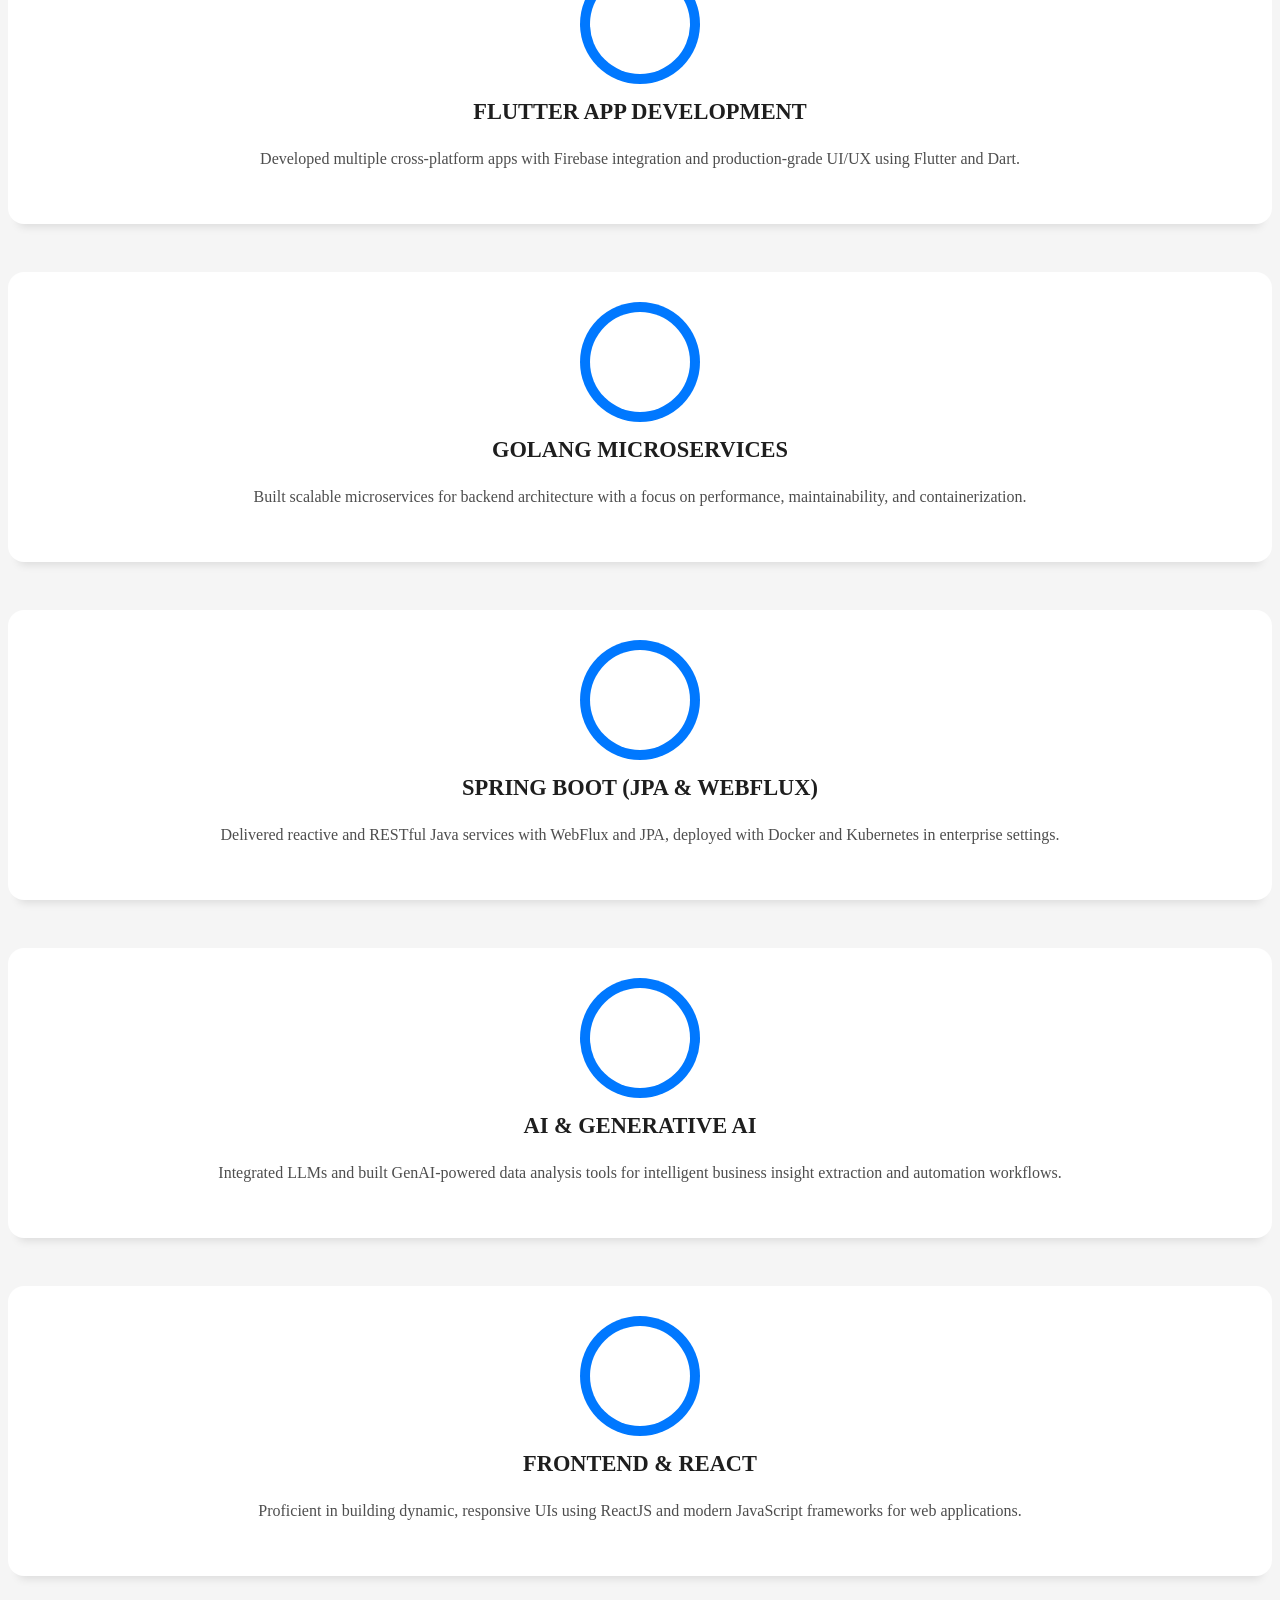
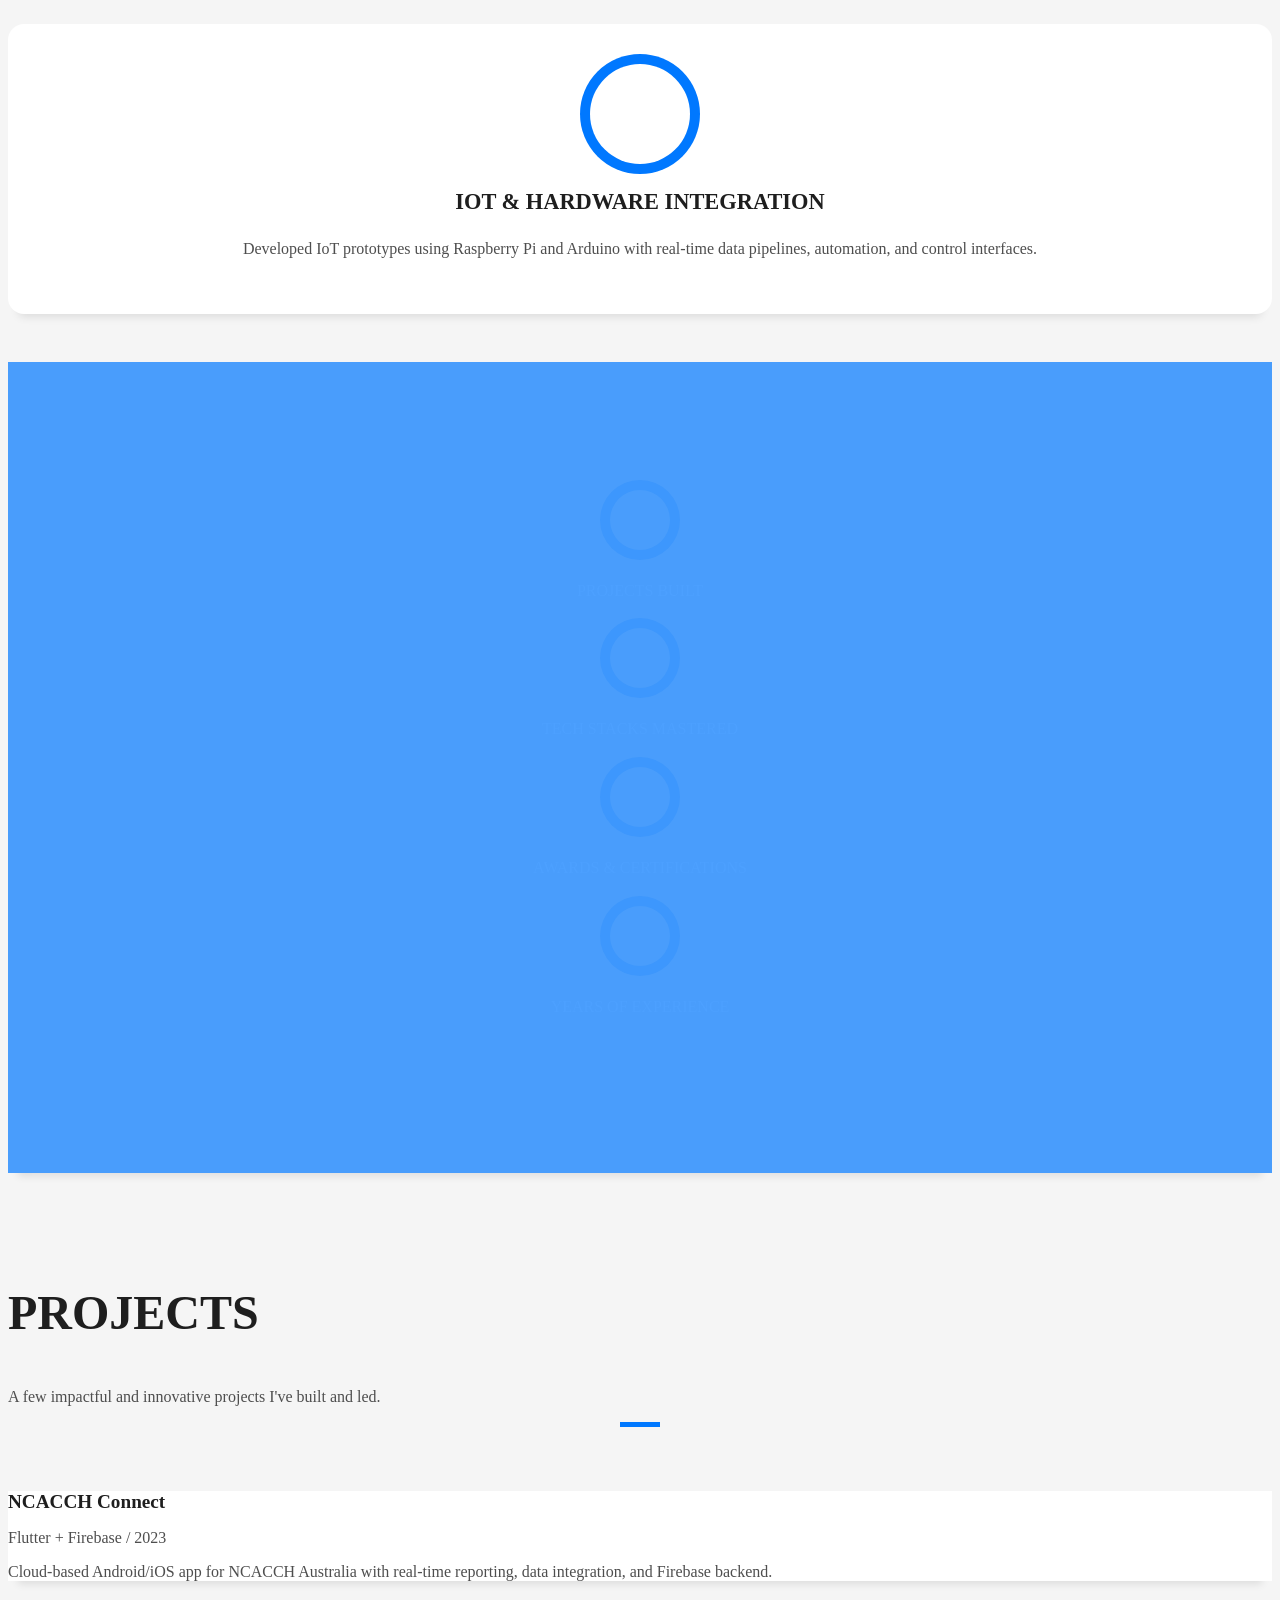
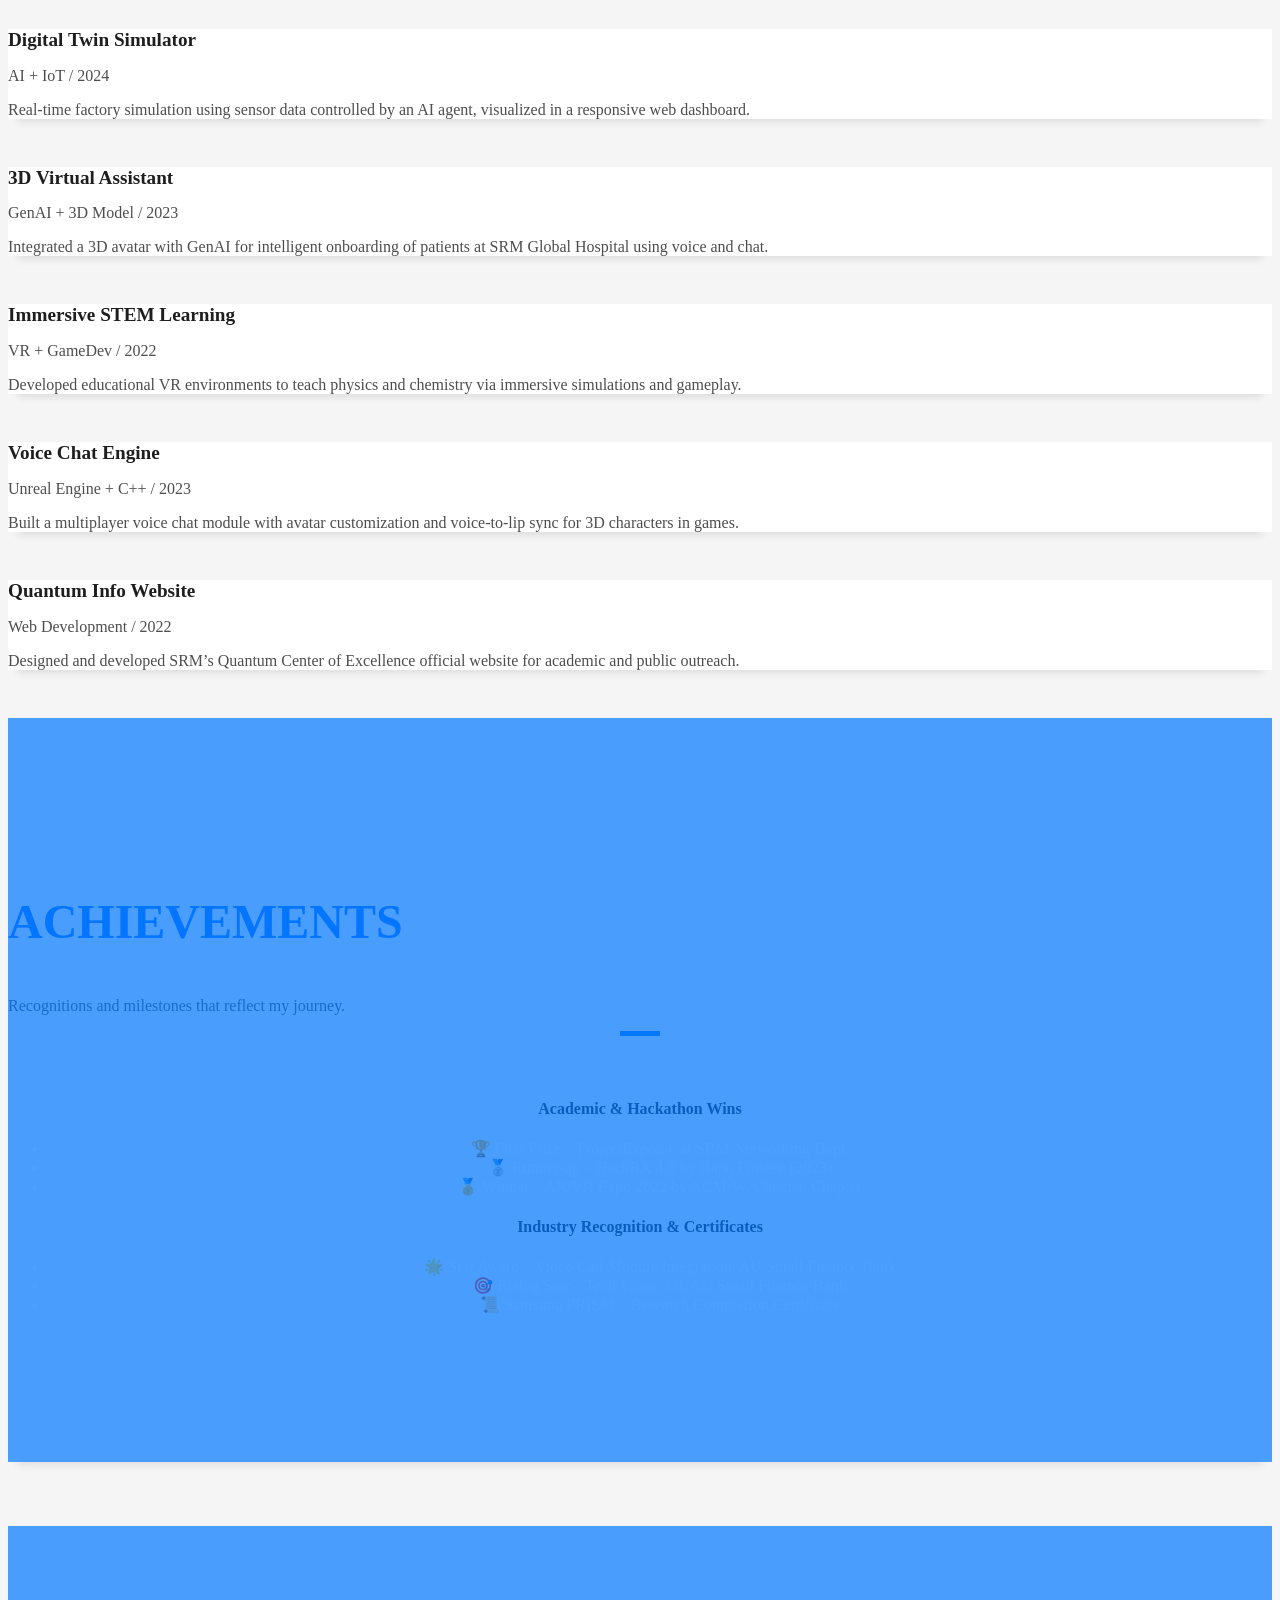
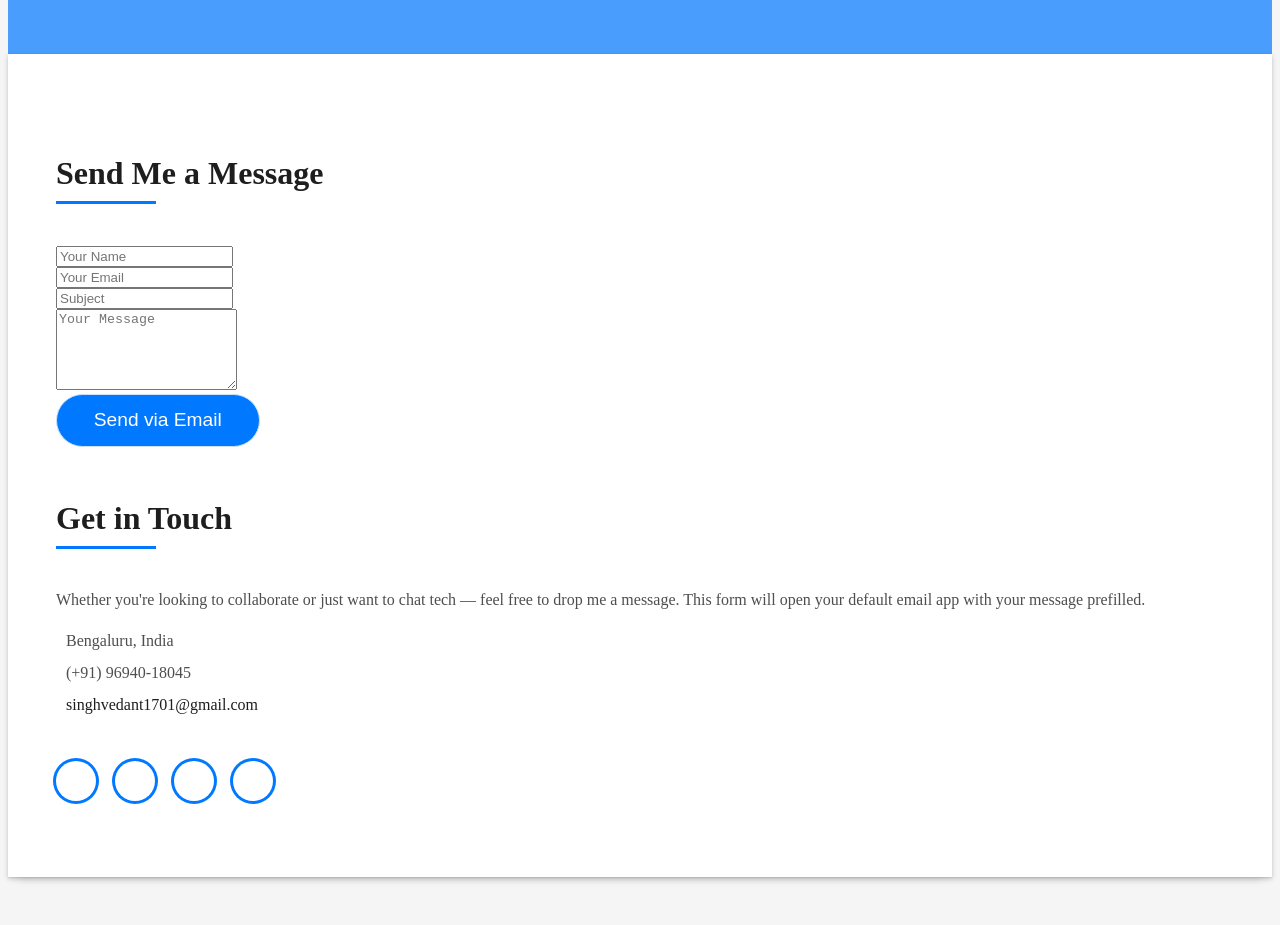
==== commit f7aa94a9: "image reference fixed" ====
--- a/index.html
+++ b/index.html
@@ -112,7 +112,7 @@
                       <div class="col-sm-6 col-md-5">
                         <div class="about-img">
                           <img
-                            src="assets/img/vedant-profile.jpg"
+                            src="assets/img/vedant-profile.JPG"
                             class="img-fluid rounded b-shadow-a"
                             alt="Vedant Singh"
                           />
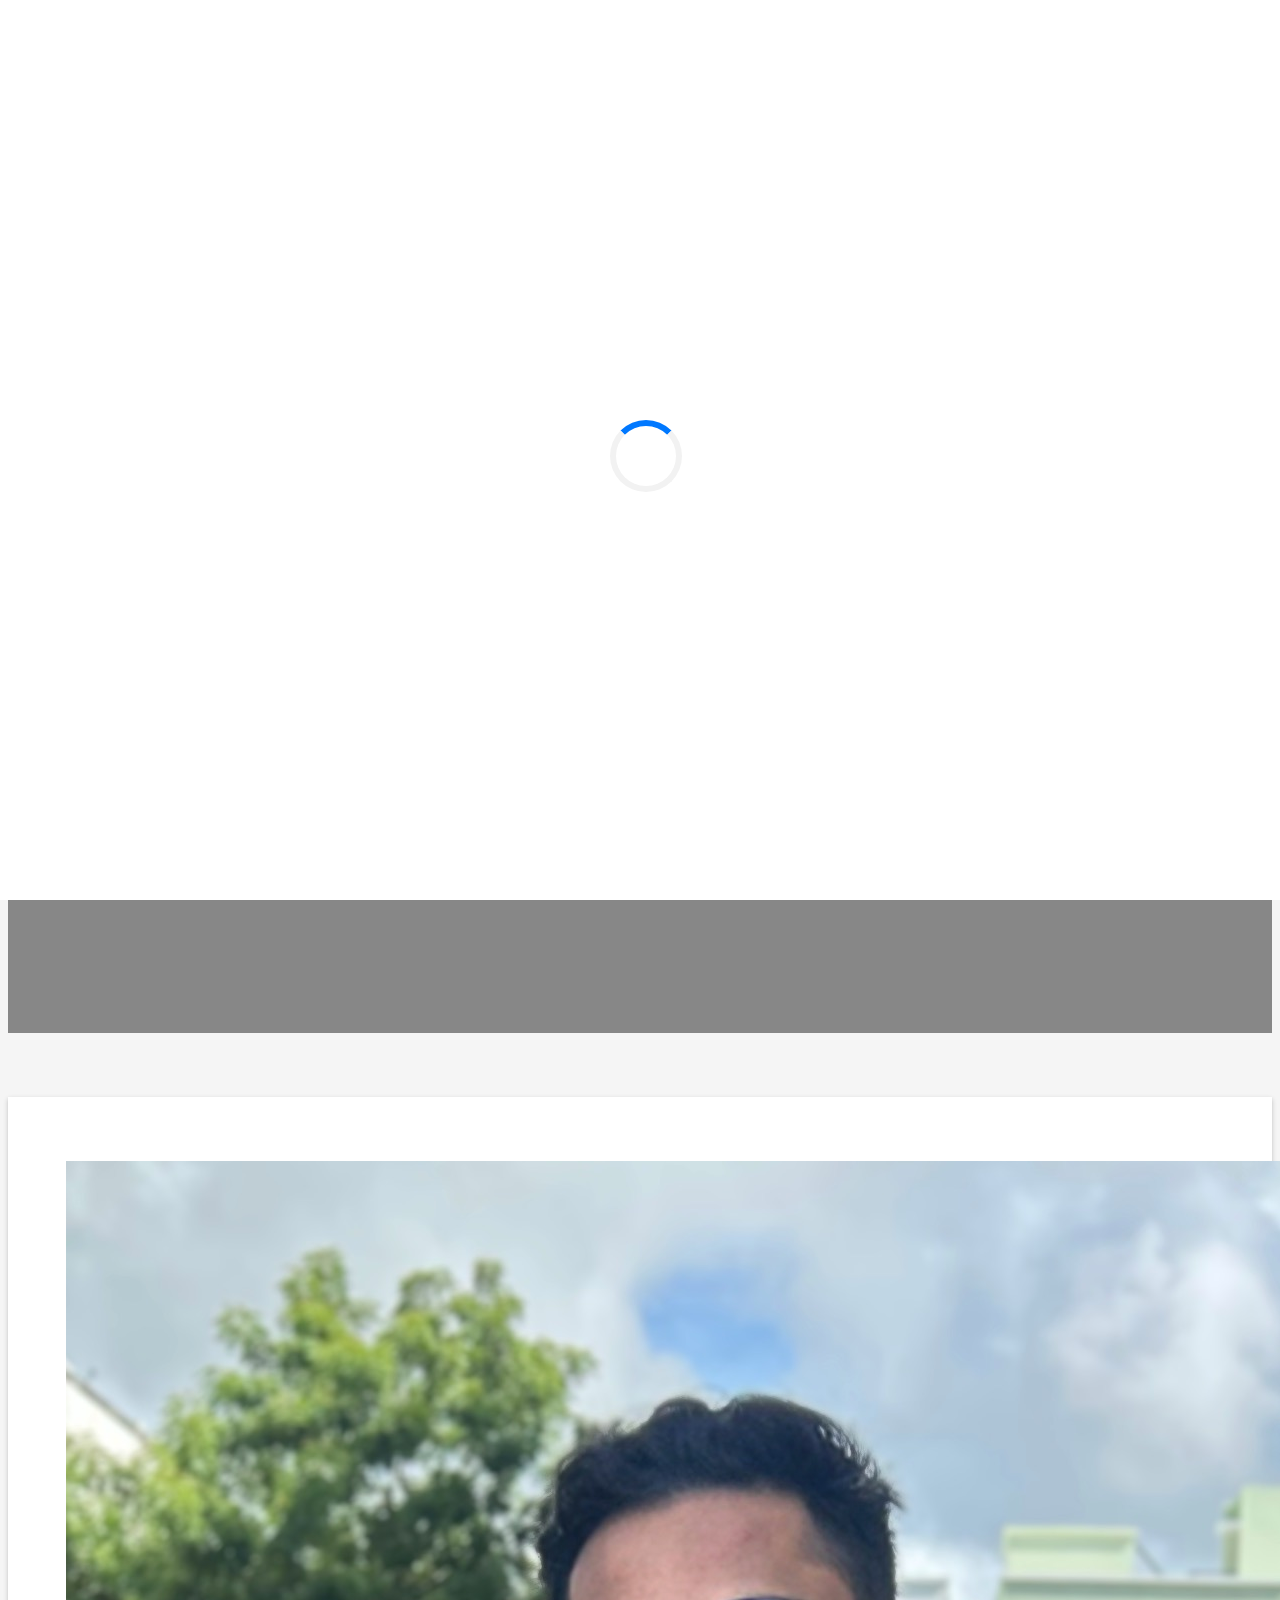
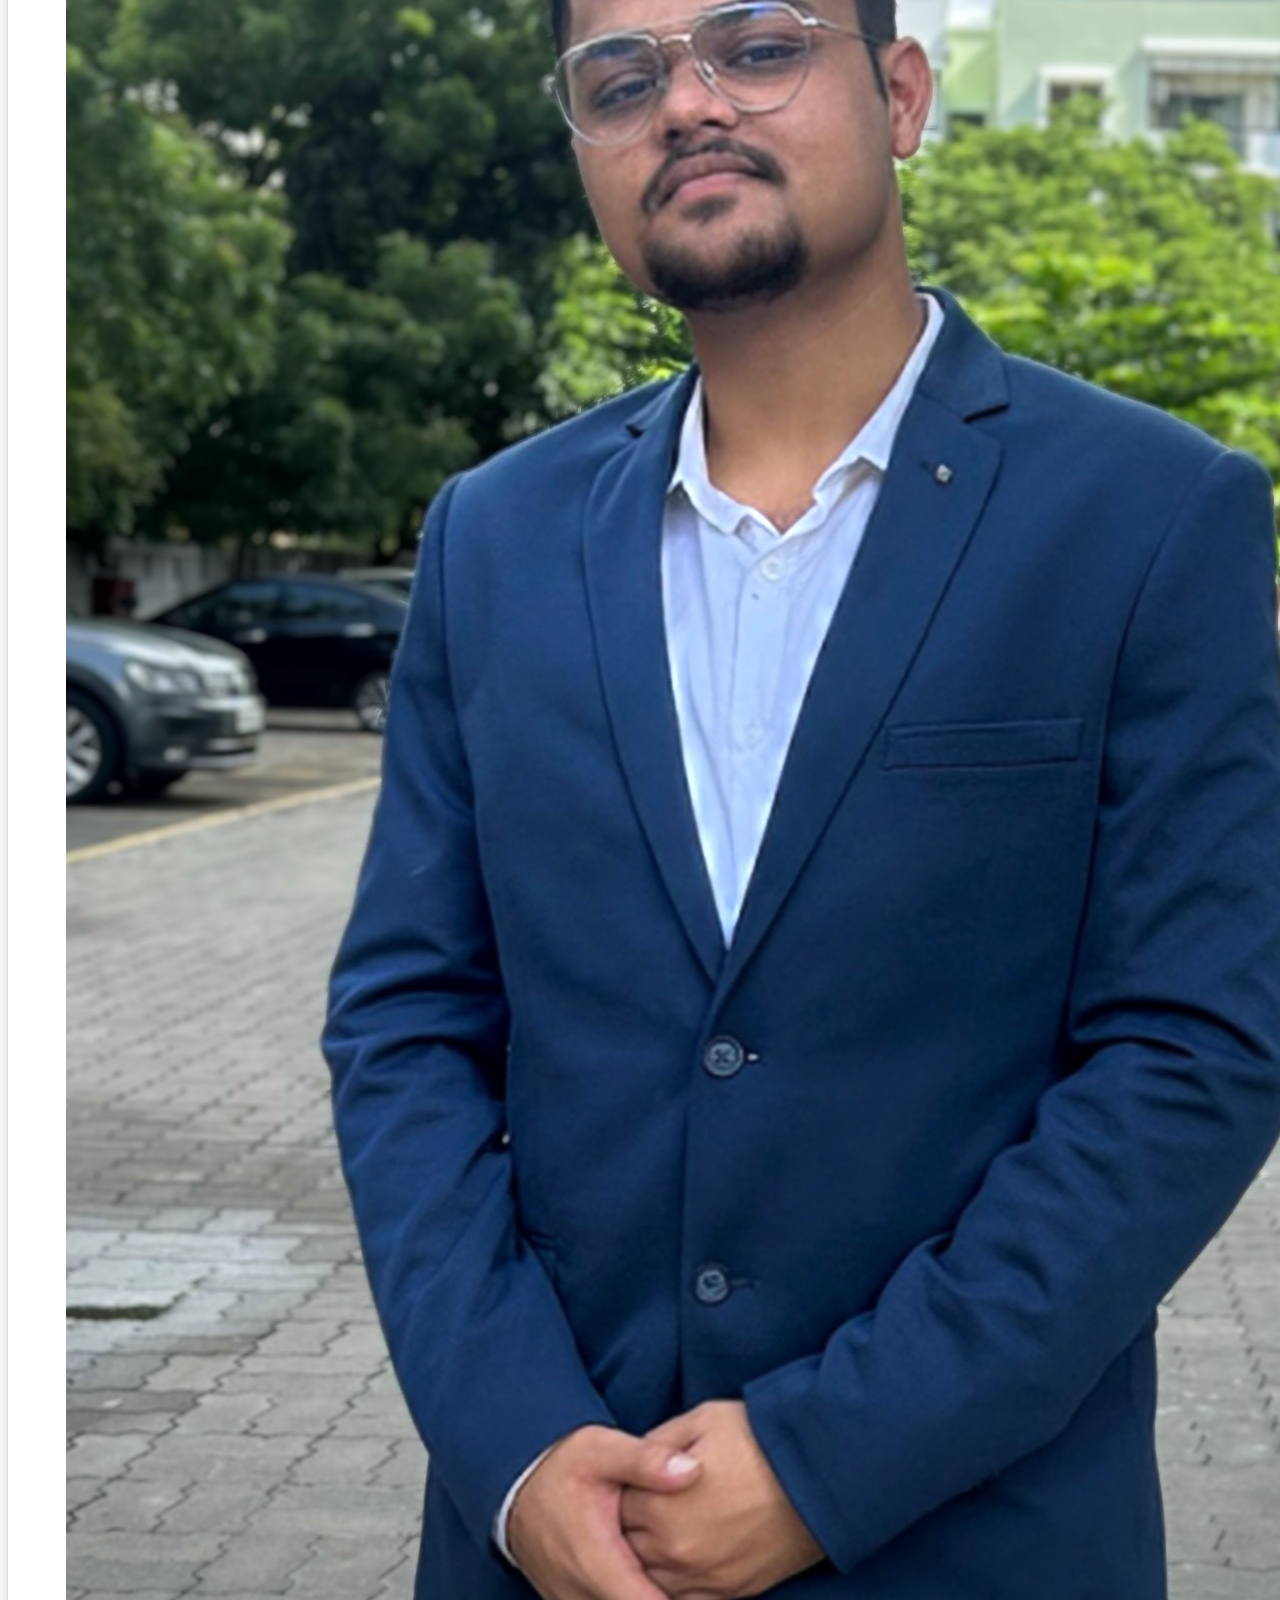
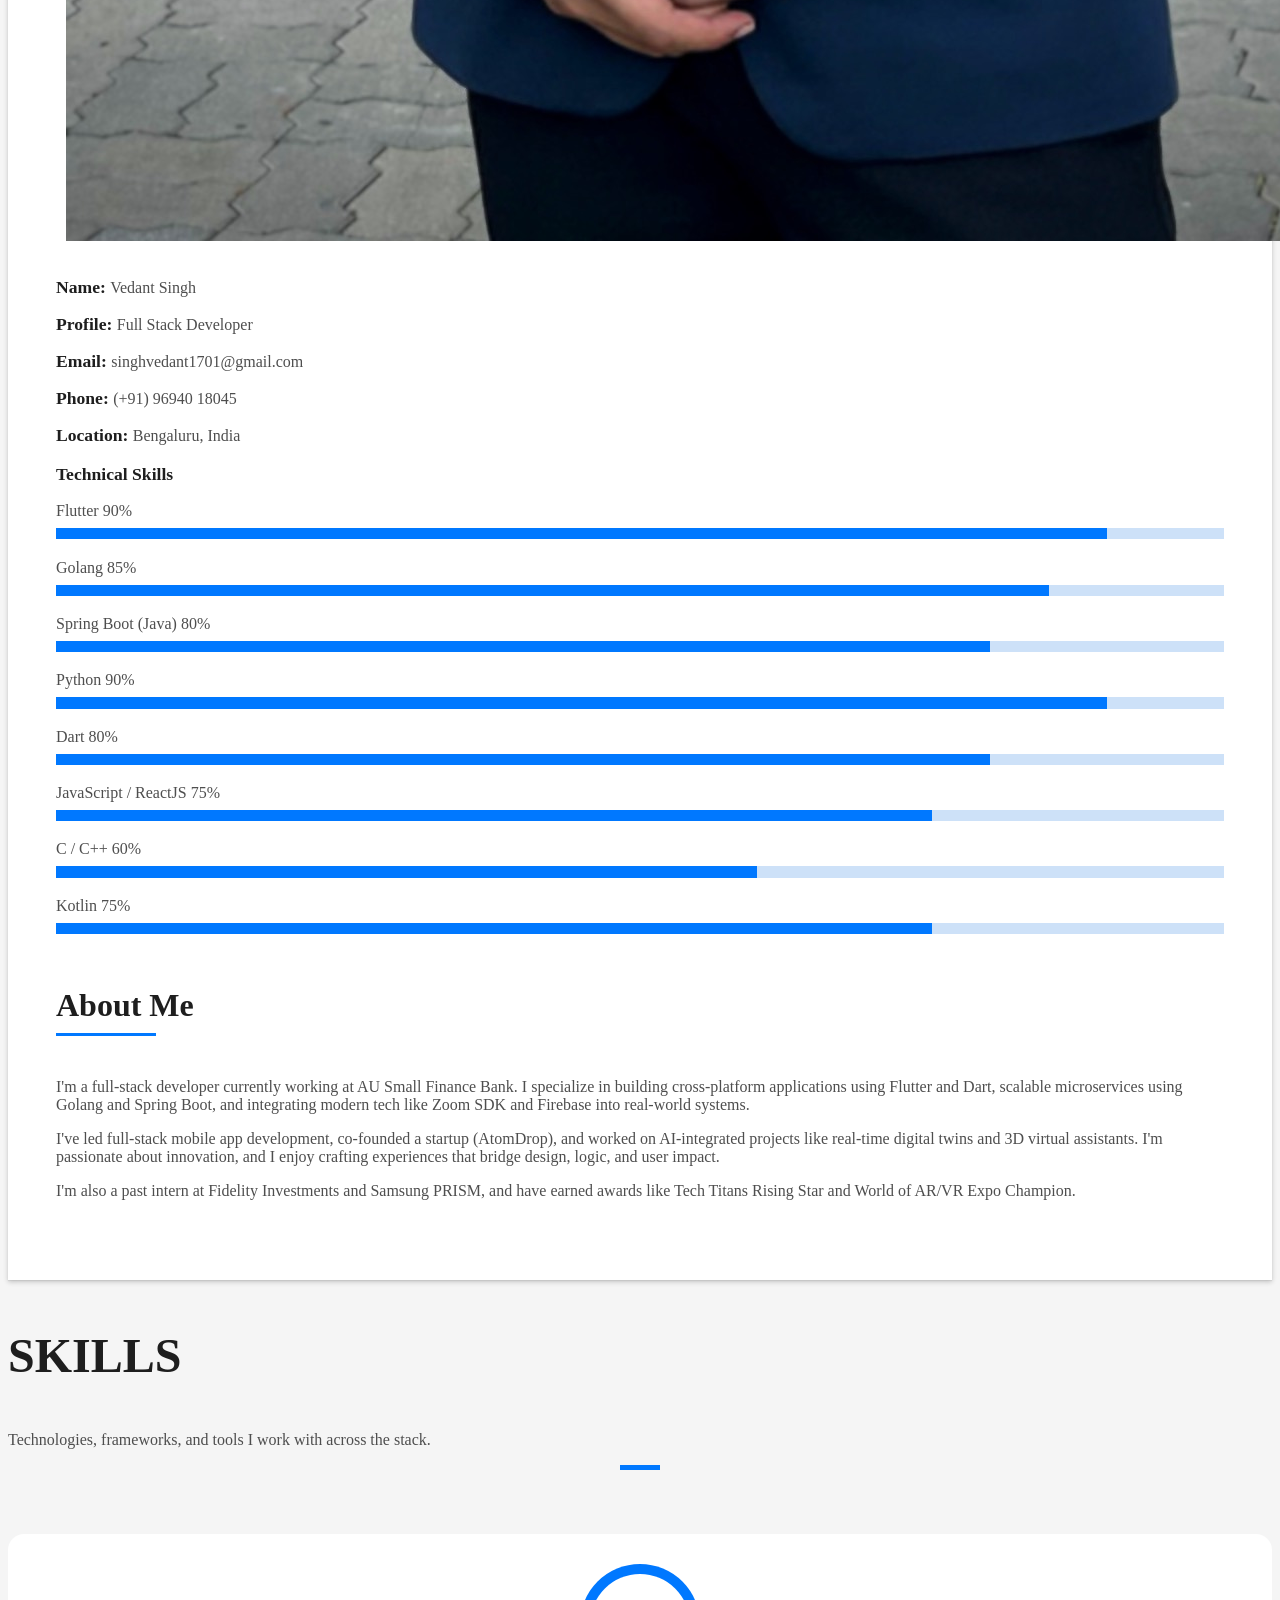
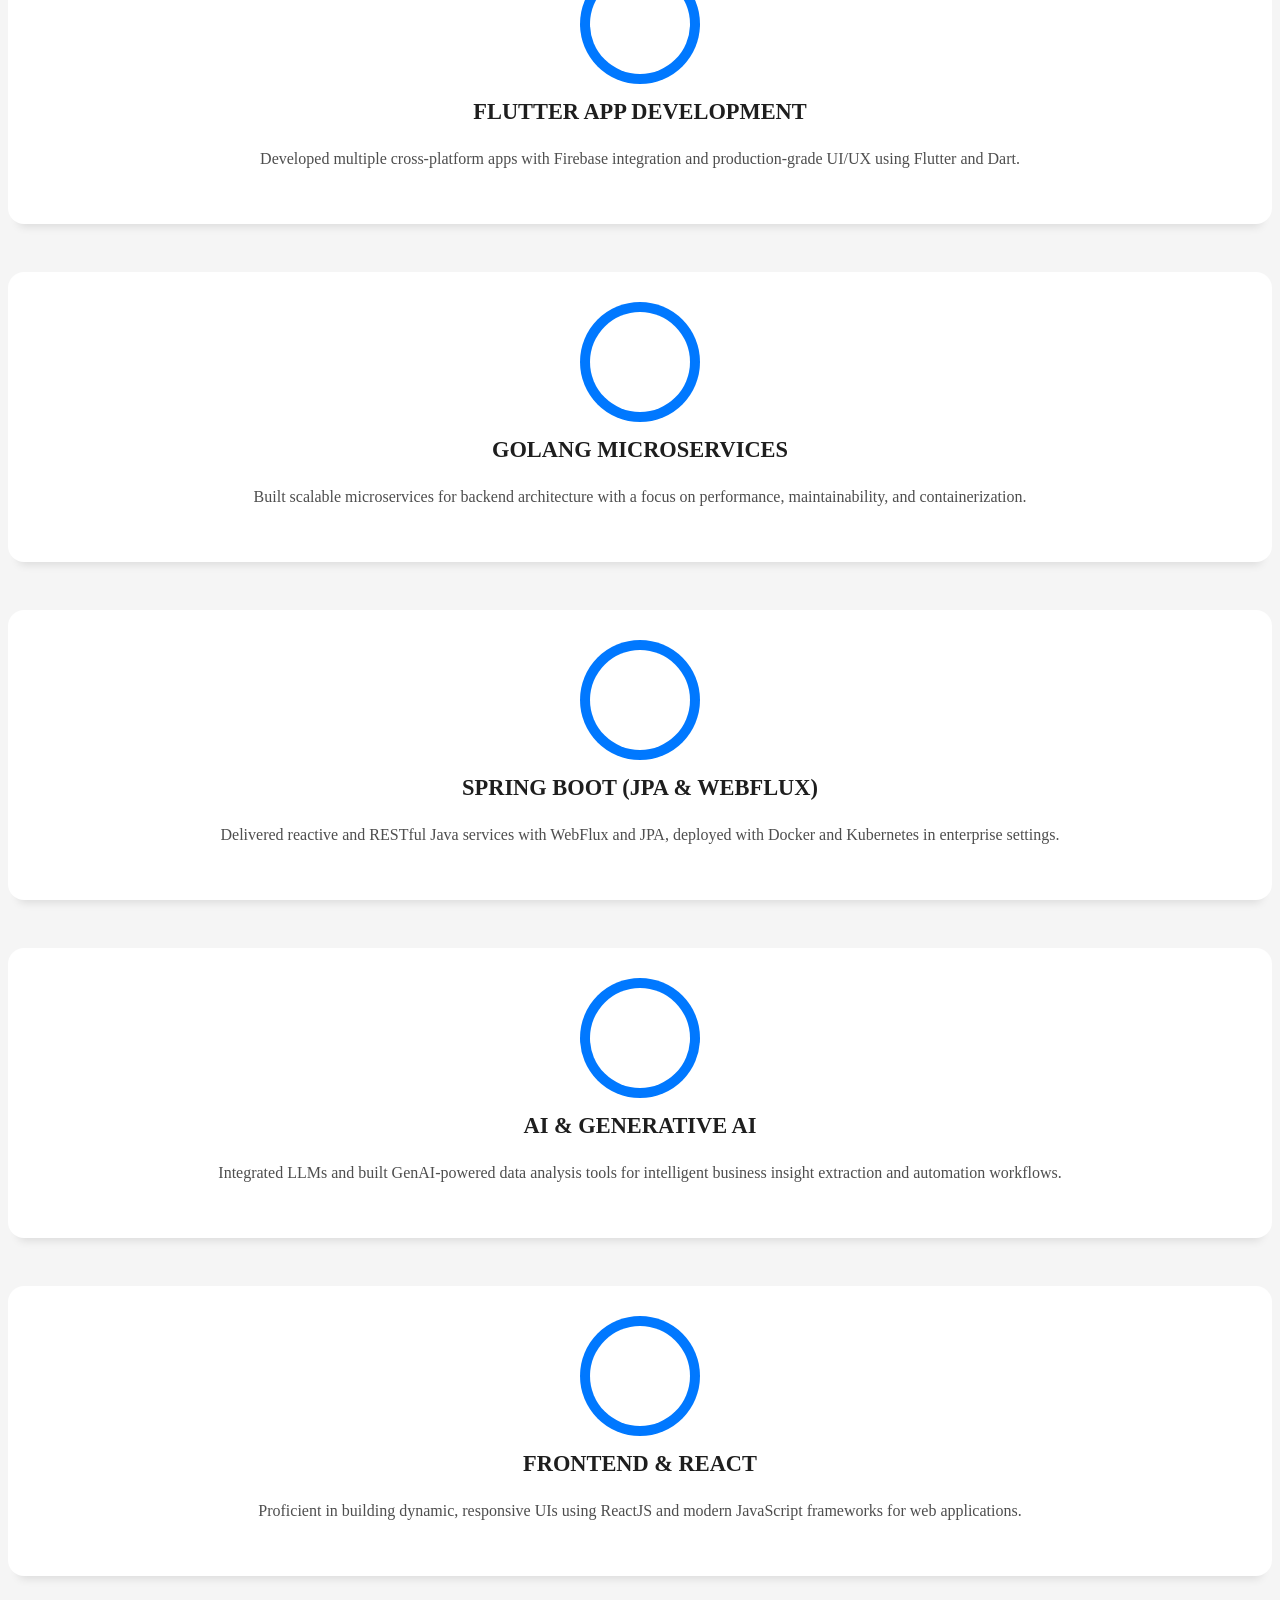
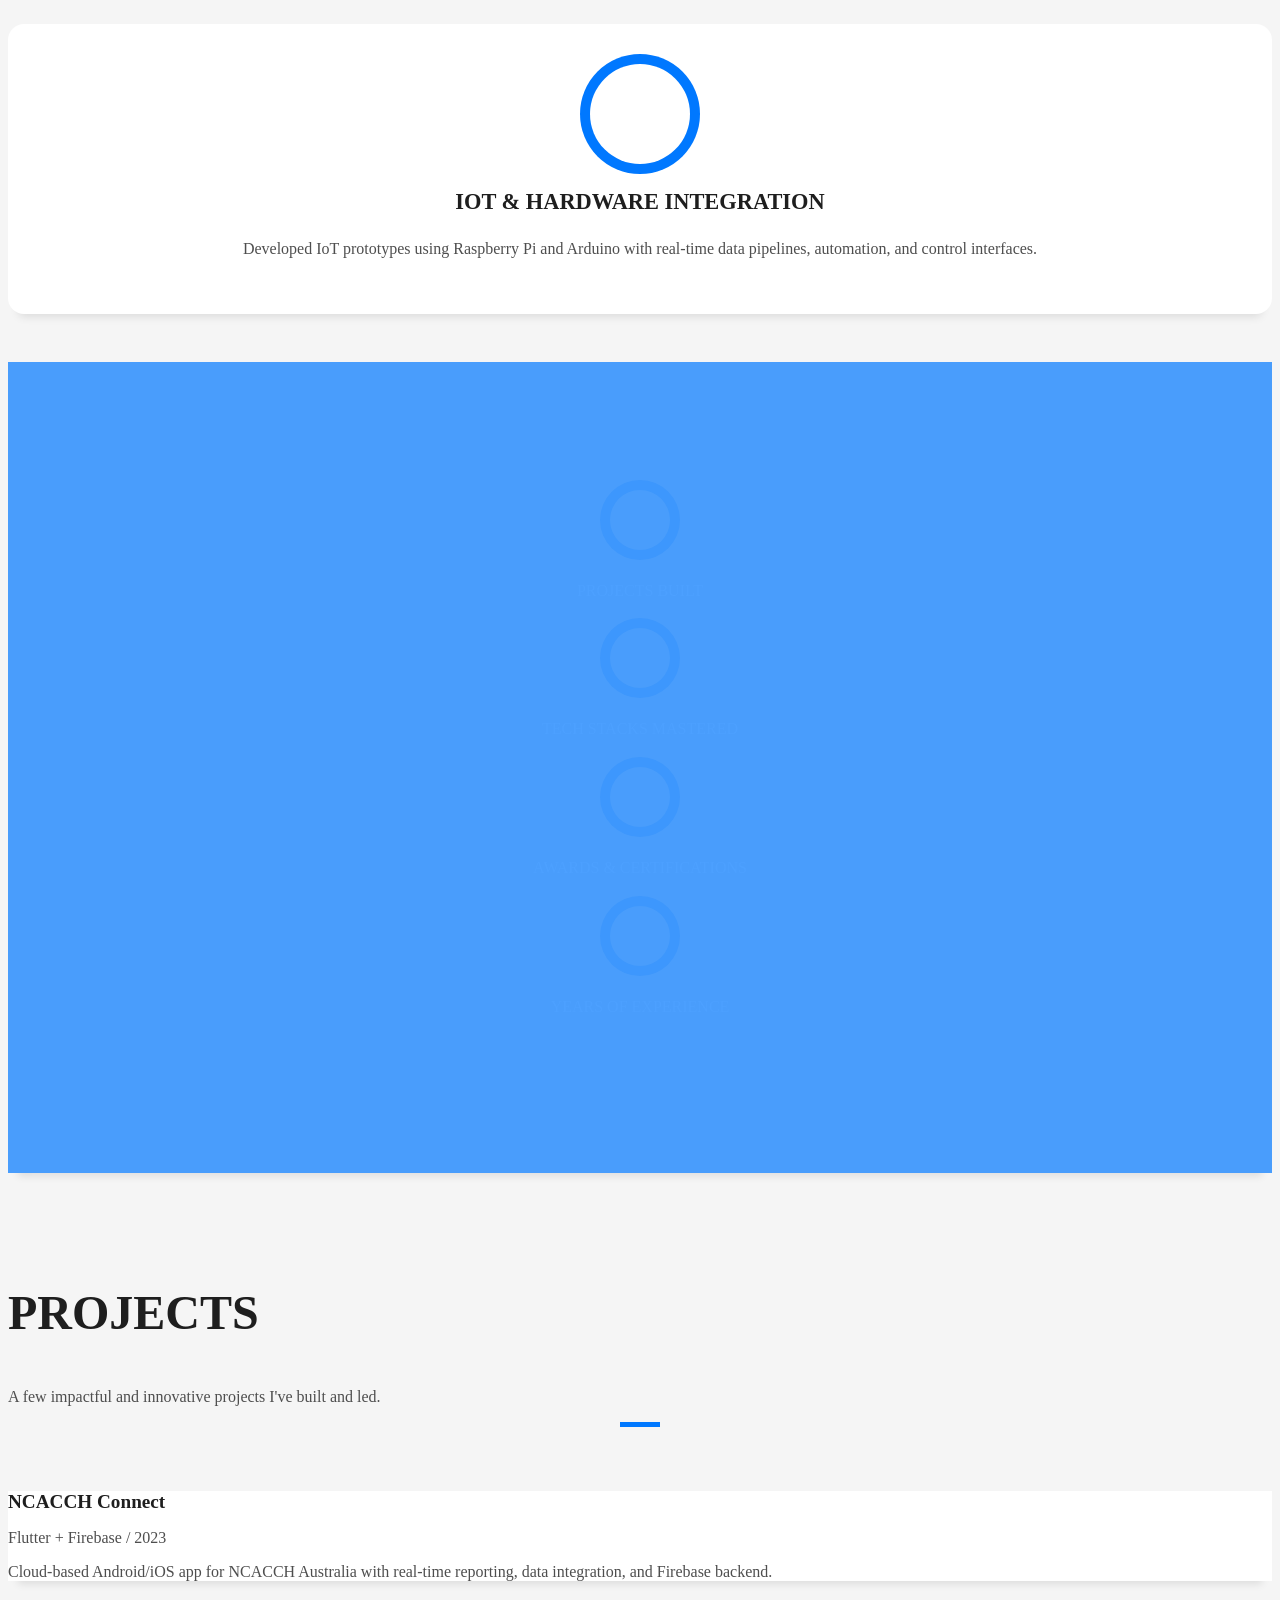
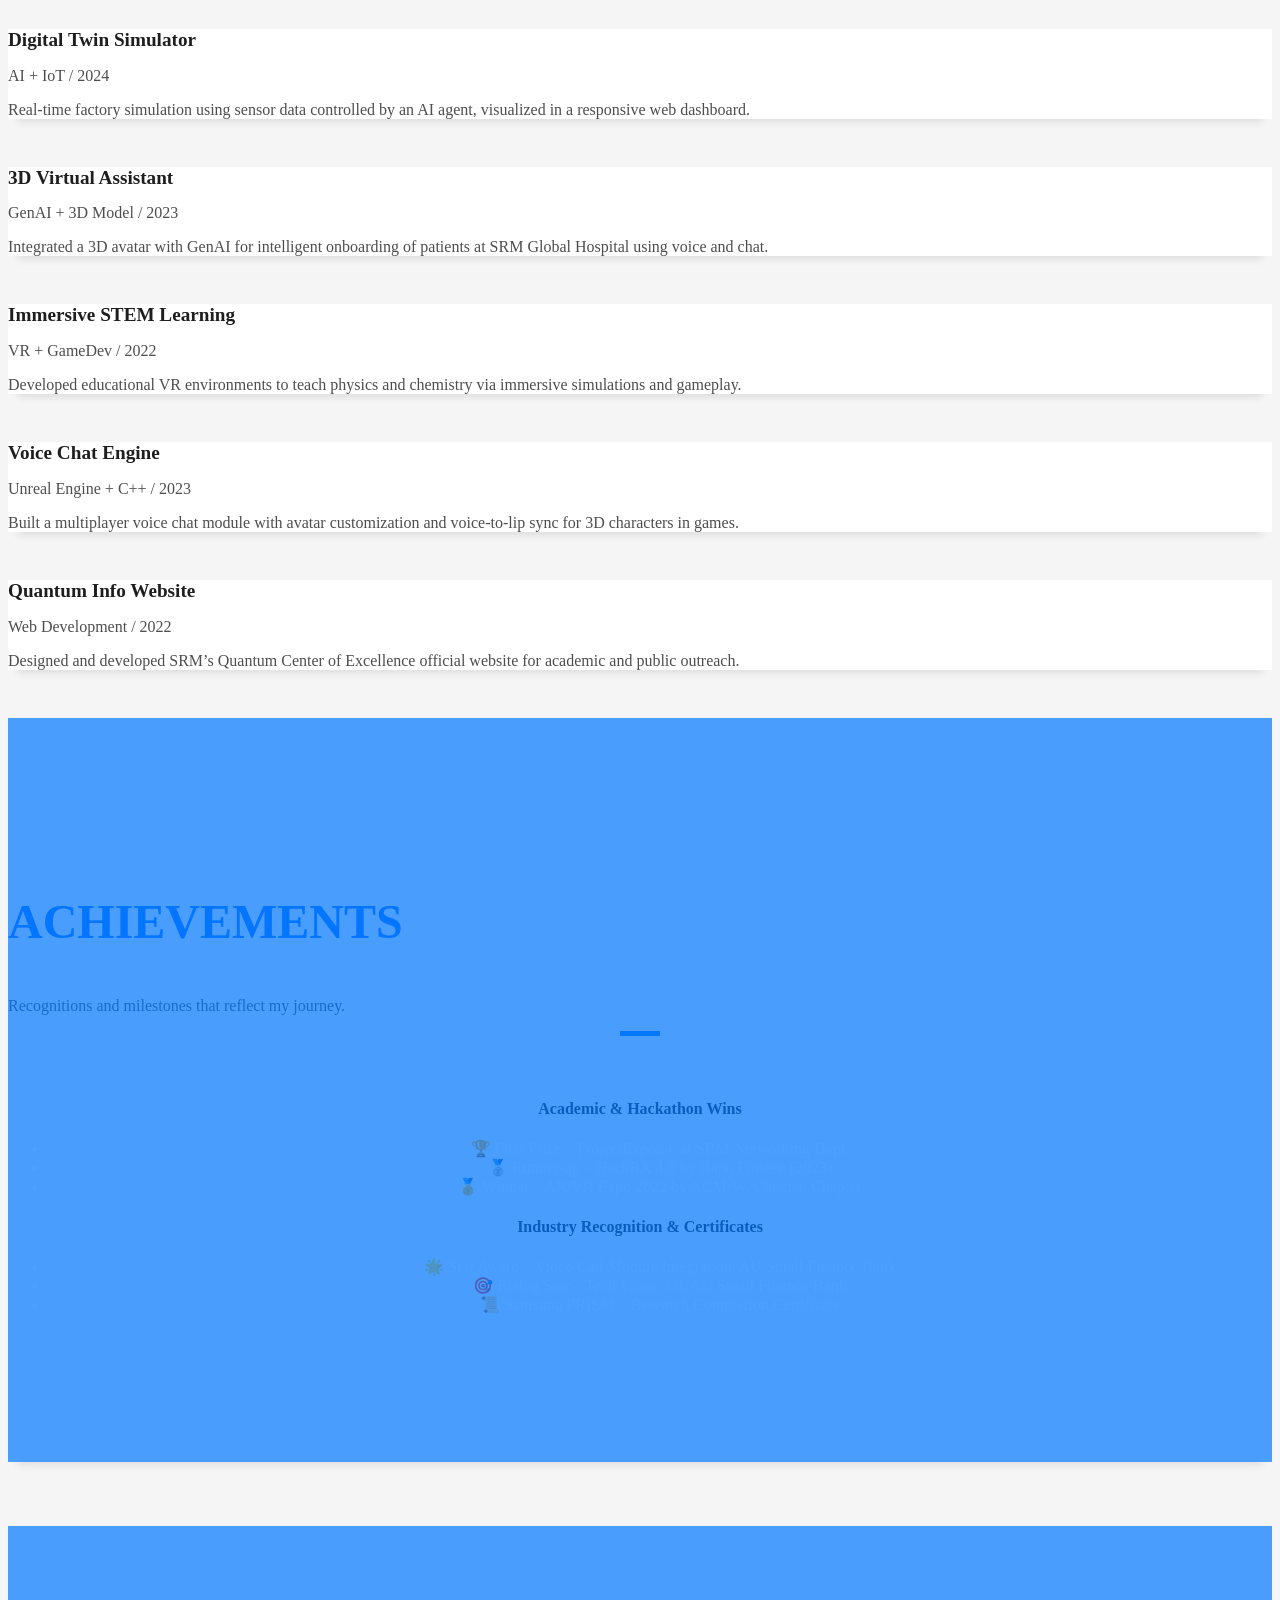
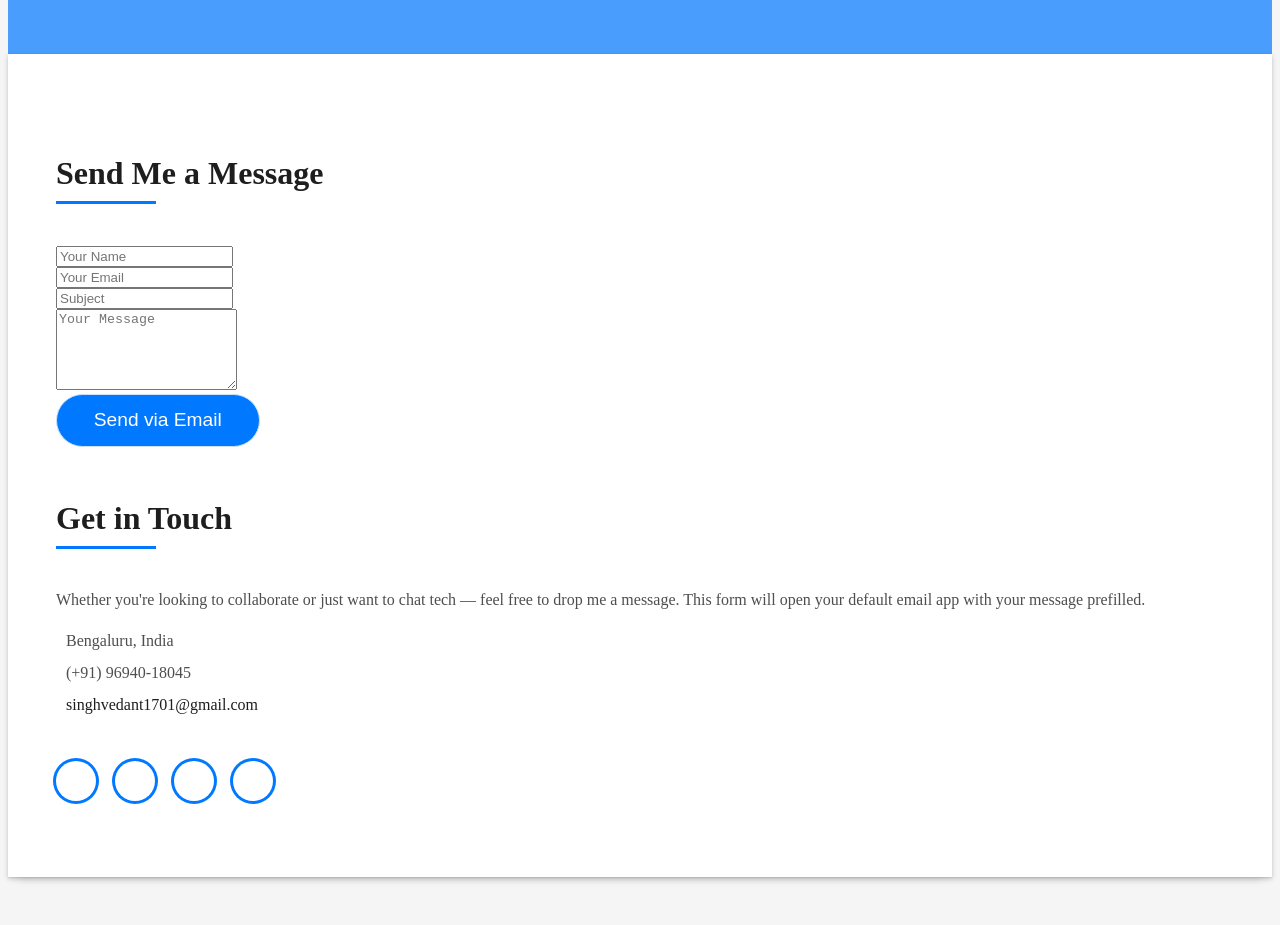
==== commit ed1455ad: "Refactor hero section: Update background image and enhance layout with flexbox for better alignment " ====
--- a/index.html
+++ b/index.html
@@ -75,28 +75,27 @@
     <!-- End Header -->
 
     <!-- ======= Hero Section ======= -->
-    <div
-      id="hero"
-      class="hero route bg-image"
-      style="background-image: url(assets/img/hero-bg.jpg)"
-    >
-      <div class="overlay-itro"></div>
-      <div class="hero-content display-table">
-        <div class="table-cell">
-          <div class="container">
-            <p class="display-6 color-d">Hello, world!</p>
-            <h1 class="hero-title mb-4">I am Vedant</h1>
-            <p class="hero-subtitle">
-              <span
-                class="typed"
-                data-typed-items="Flutter, Golang, Spring Boot, AI Integrator, Full-Stack Developer, Software Developer, Innovator"
-              ></span>
-            </p>
-          </div>
-        </div>
-      </div>
+<div
+  id="hero"
+  class="hero route bg-image"
+  style="background-image: url(assets/img/hiro-ai-bg.png); height: 100vh; display: flex; align-items: center; justify-content: center; text-align: center;"
+>
+  <div class="overlay-itro" style="position: absolute; top: 0; left: 0; width: 100%; height: 100%; background: rgba(0, 0, 0, 0.5); z-index: 1;"></div>
+  <div class="hero-content" style="position: relative; z-index: 2;">
+    <div class="container">
+      <p class="display-6 color-d">Hello, world!</p>
+      <h1 class="hero-title mb-4">I am Vedant</h1>
+      <p class="hero-subtitle">
+        <span
+          class="typed"
+          data-typed-items="Flutter, Golang, Spring Boot, AI Integrator, Full-Stack Developer, Software Developer, Innovator"
+        ></span>
+      </p>
     </div>
-    <!-- End Hero Section -->
+  </div>
+</div>
+<!-- End Hero Section -->
+
 
     <main id="main">
       <!-- ======= About Section ======= -->
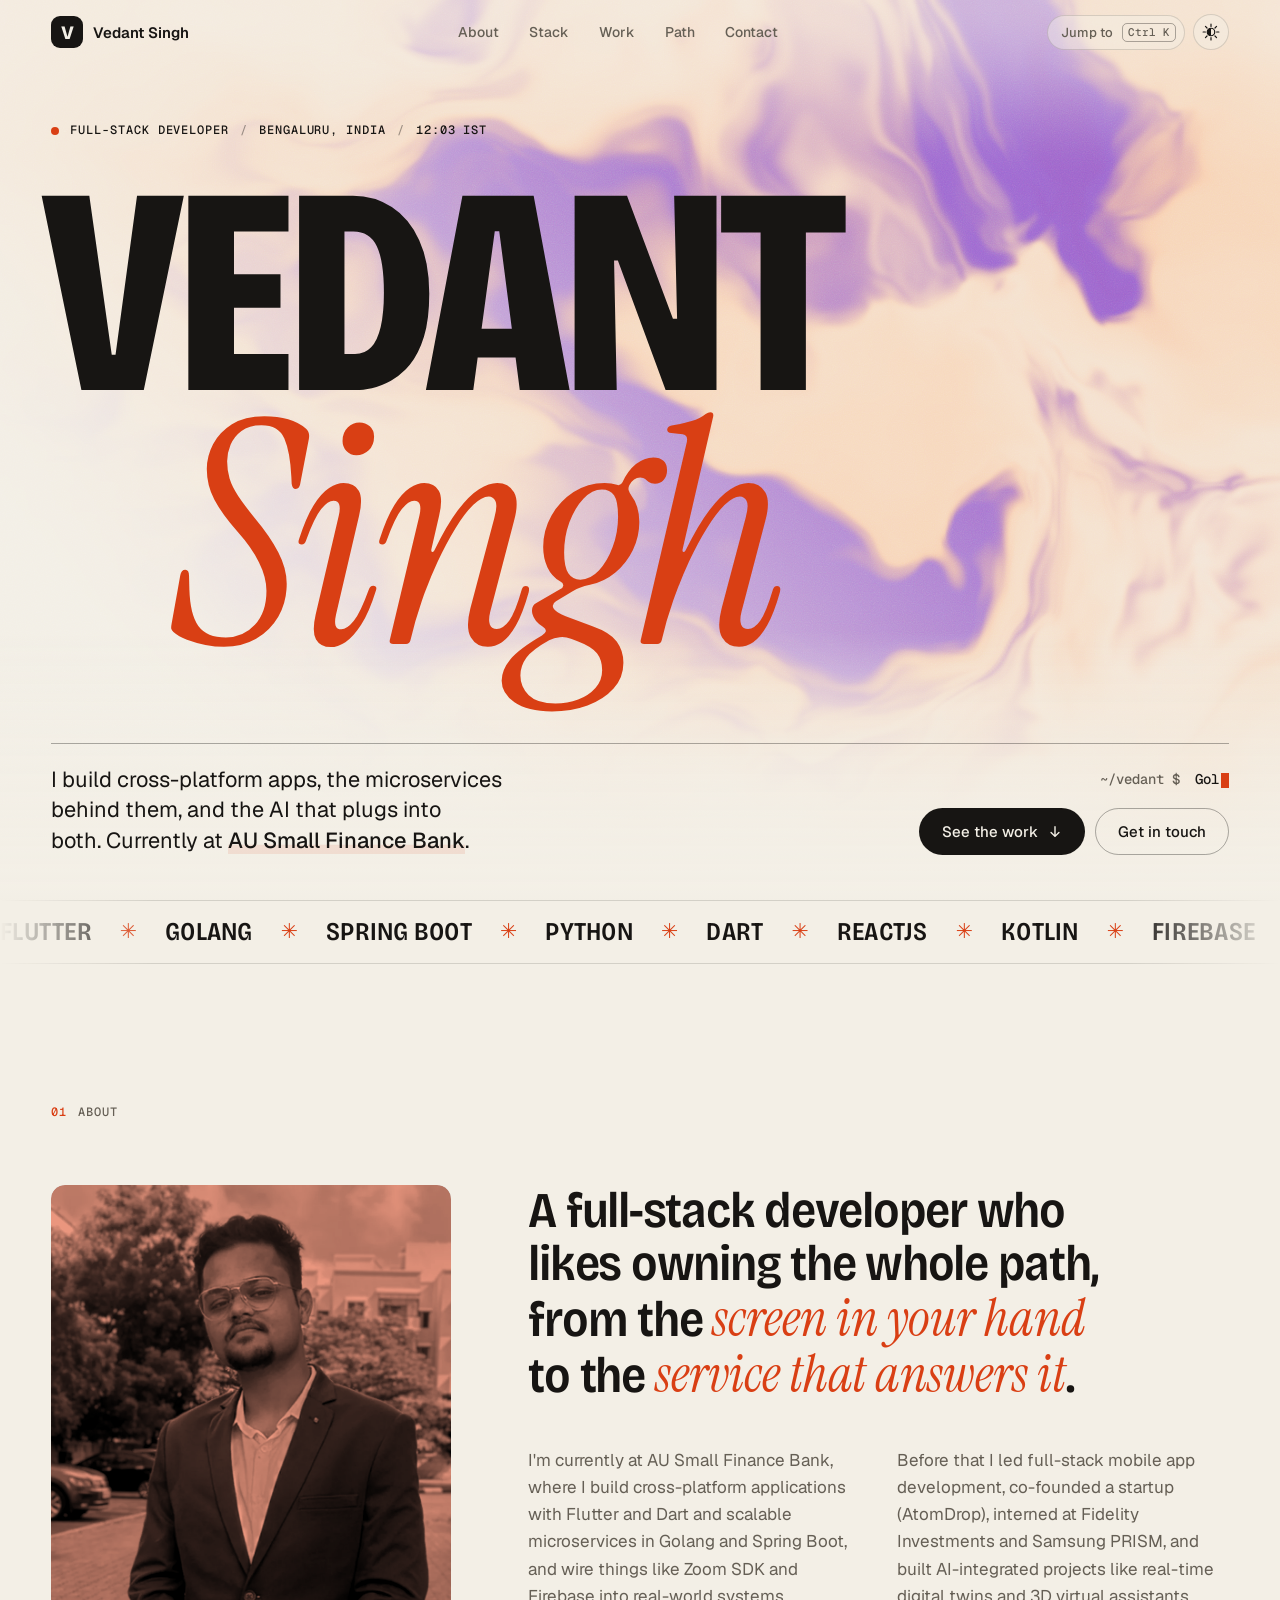
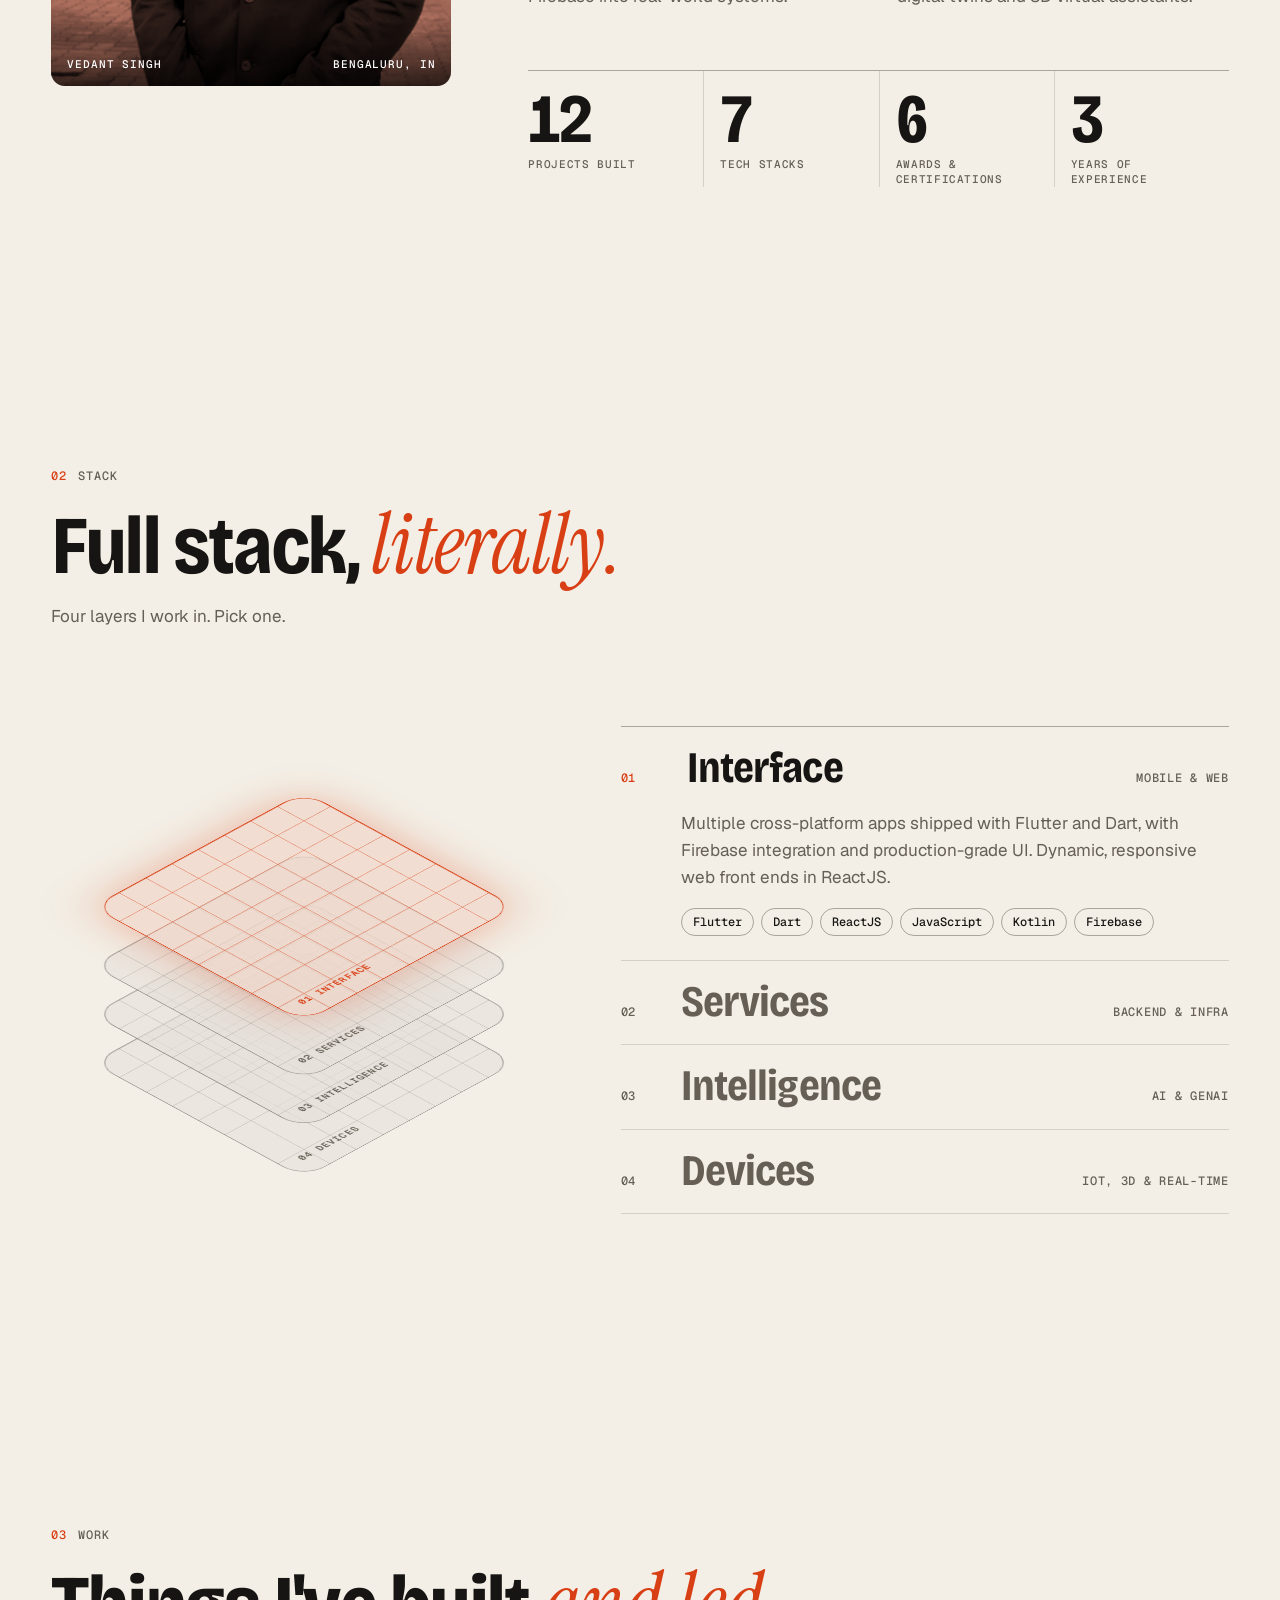
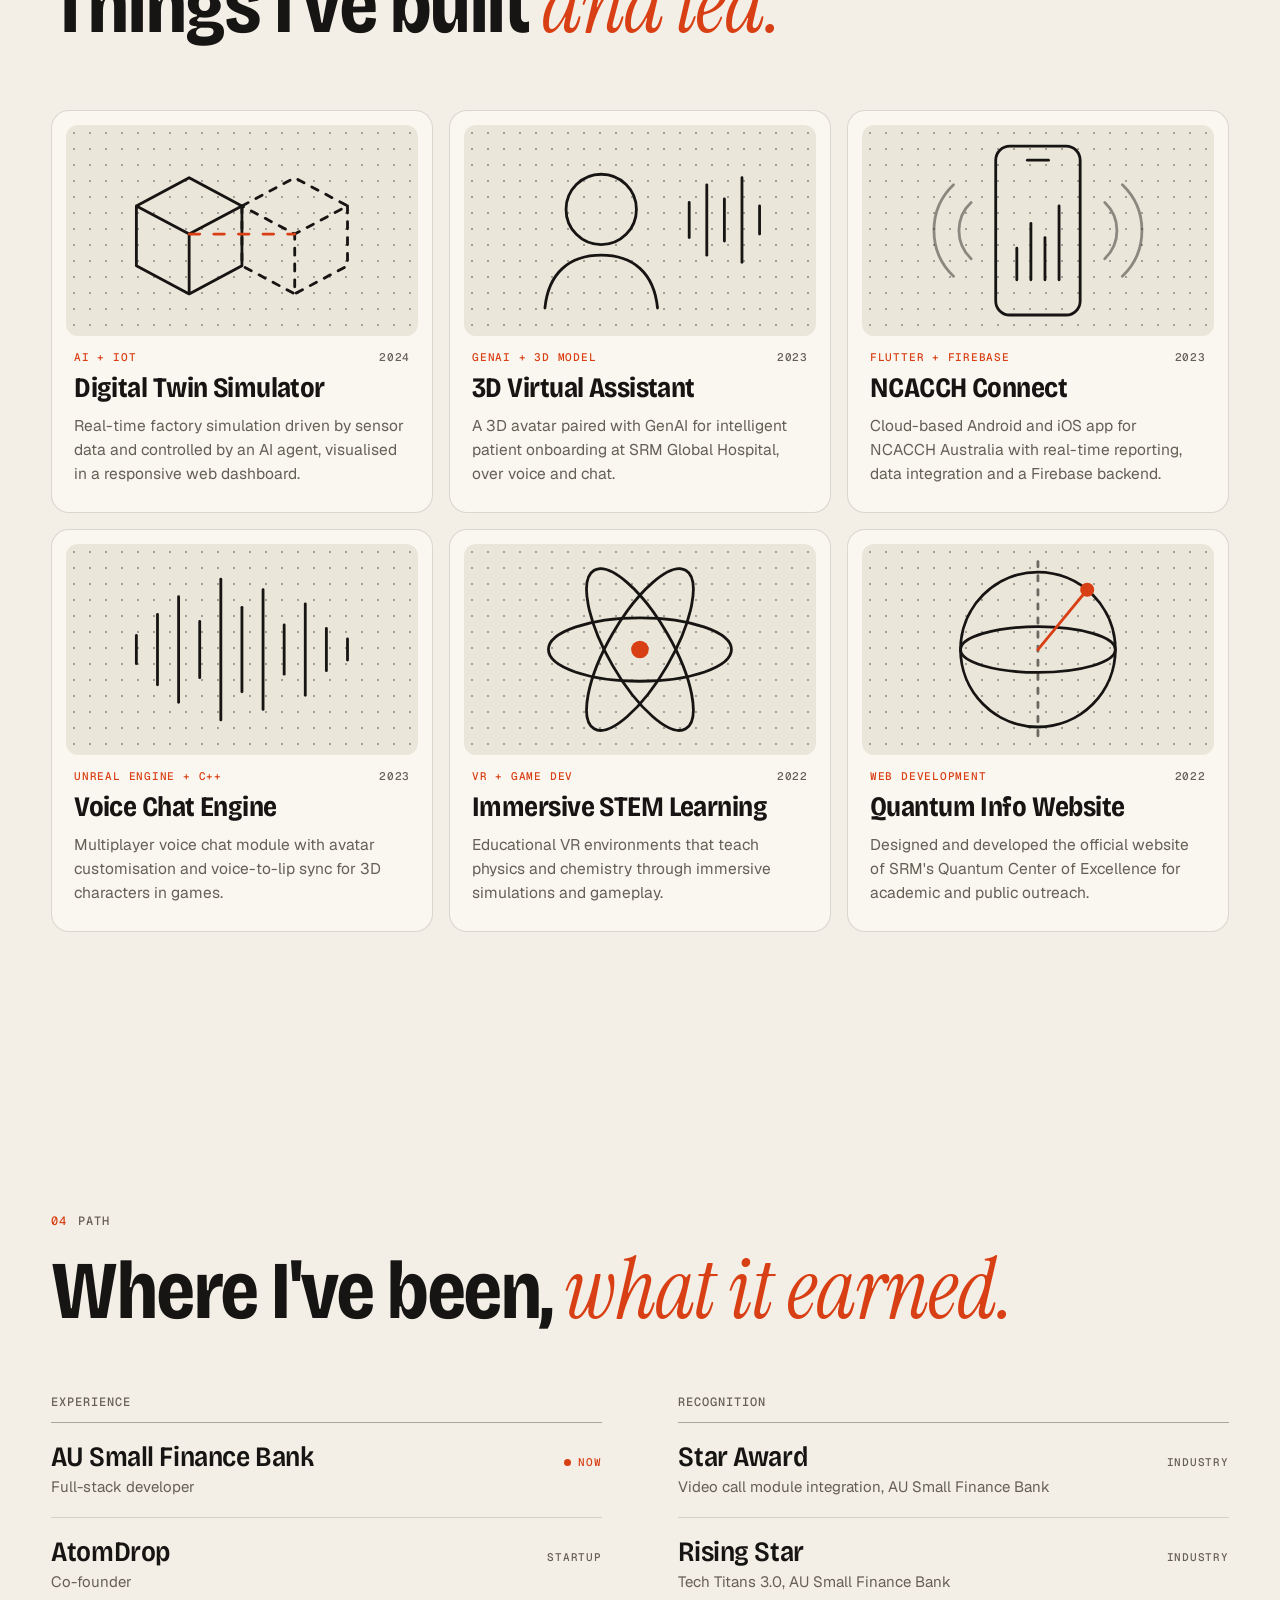
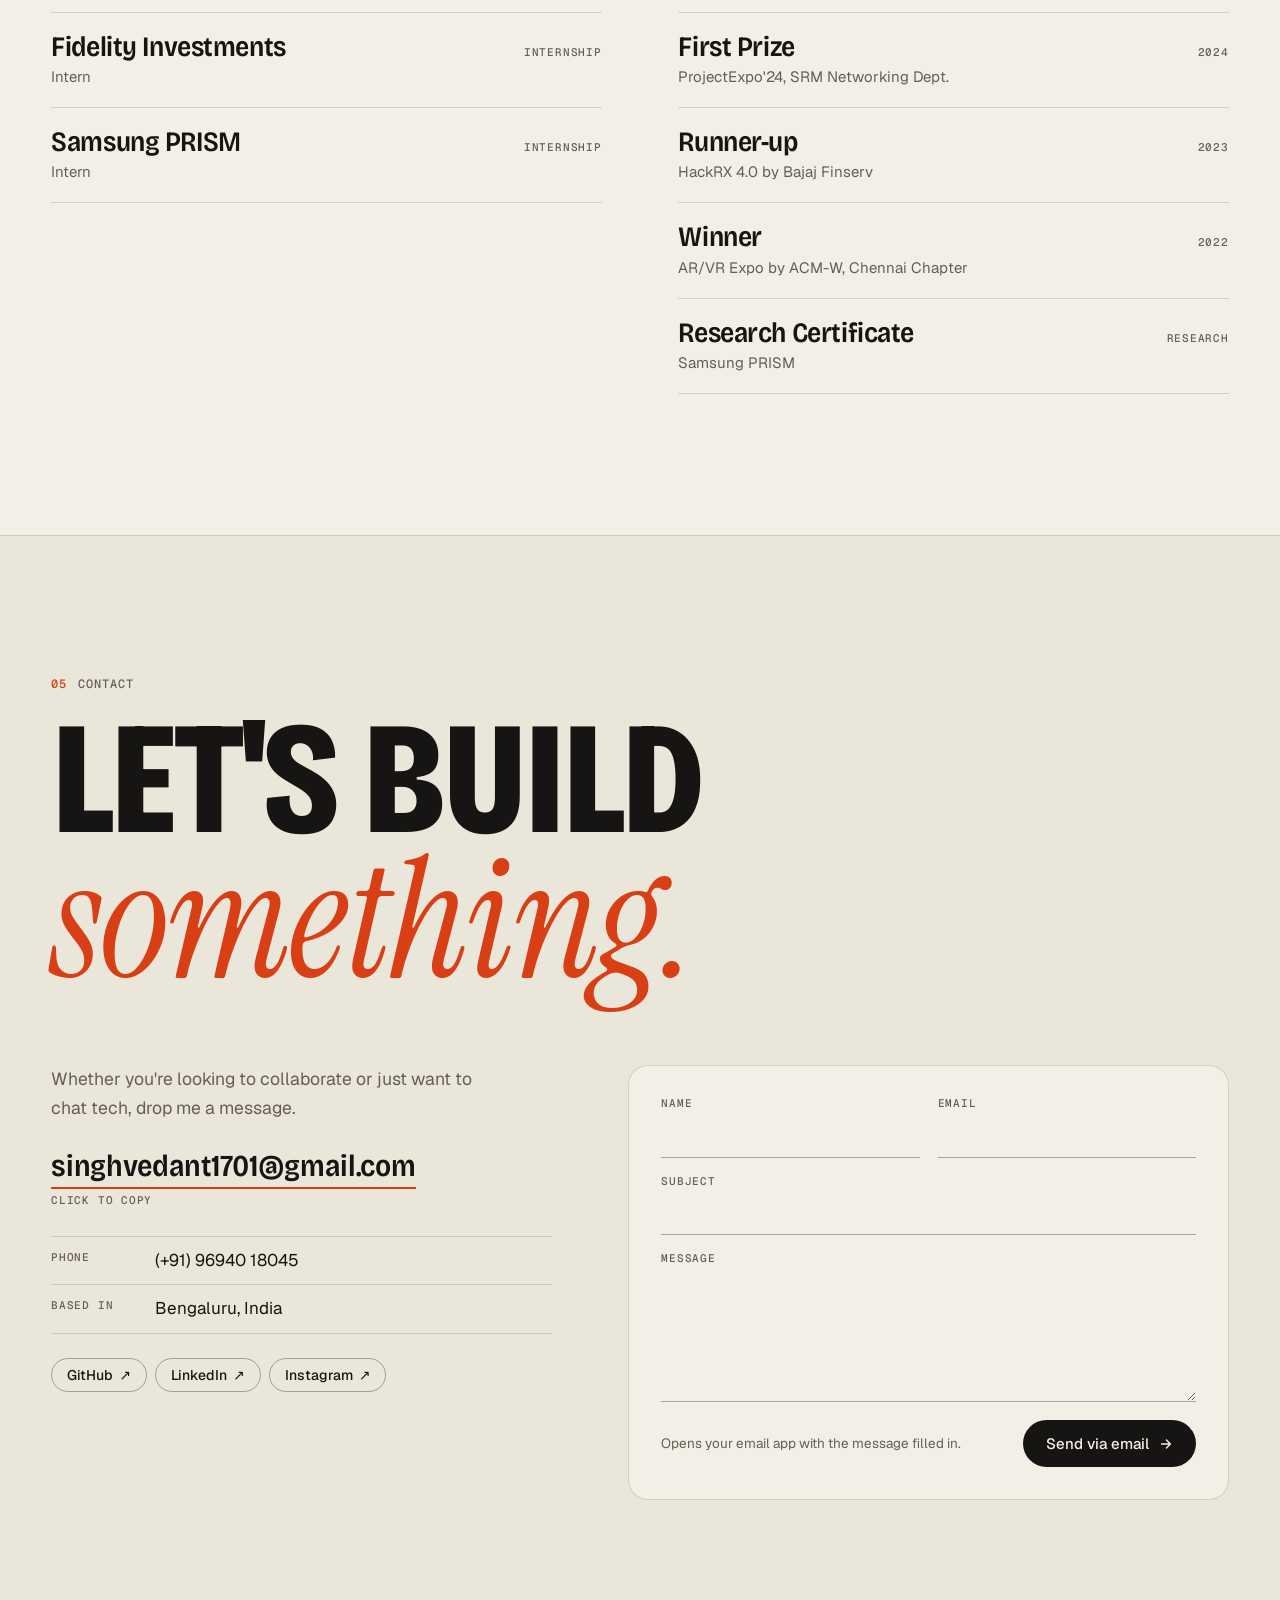
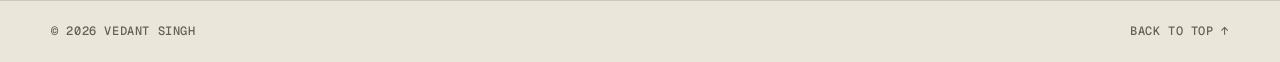
==== commit 51e1b6cb: "Redesign portfolio as a custom single page Replace the Bootstrap template markup with a hand-built p" ====
--- a/index.html
+++ b/index.html
@@ -2,872 +2,492 @@
 <html lang="en">
   <head>
     <meta charset="utf-8" />
-    <meta content="width=device-width, initial-scale=1.0" name="viewport" />
-
-    <title>Vedant Singh</title>
-    <meta content="" name="description" />
-    <meta content="" name="keywords" />
-
-    <!-- Favicons -->
-    <link
-      rel="apple-touch-icon"
-      sizes="180x180"
-      href="assets/img/apple-touch-icon.png"
+    <meta name="viewport" content="width=device-width, initial-scale=1" />
+    <title>Vedant Singh — Full-stack developer</title>
+    <meta
+      name="description"
+      content="Vedant Singh is a full-stack developer in Bengaluru building cross-platform Flutter apps, Golang and Spring Boot microservices, and AI-integrated systems."
     />
-    <link
-      rel="icon"
-      type="image/png"
-      sizes="32x32"
-      href="assets/img/favicon-32x32.png"
+    <meta name="author" content="Vedant Singh" />
+    <meta name="color-scheme" content="dark light" />
+    <meta name="theme-color" content="#0c0b0a" />
+    <link rel="canonical" href="https://singhvedant.github.io/" />
+
+    <meta property="og:type" content="website" />
+    <meta property="og:url" content="https://singhvedant.github.io/" />
+    <meta property="og:title" content="Vedant Singh — Full-stack developer" />
+    <meta
+      property="og:description"
+      content="Cross-platform apps, the microservices behind them, and AI-integrated systems."
     />
-    <link
-      rel="icon"
-      type="image/png"
-      sizes="16x16"
-      href="assets/img/favicon-16x16.png"
-    />
-    <link rel="manifest" href="/site.webmanifest" />
-
-    <!-- Vendor CSS Files -->
-    <link
-      href="assets/vendor/bootstrap/css/bootstrap.min.css"
-      rel="stylesheet"
-    />
-    <link
-      href="assets/vendor/bootstrap-icons/bootstrap-icons.css"
-      rel="stylesheet"
-    />
-    <link
-      href="assets/vendor/glightbox/css/glightbox.min.css"
-      rel="stylesheet"
-    />
-    <link href="assets/vendor/swiper/swiper-bundle.min.css" rel="stylesheet" />
-
-    <!-- Template Main CSS File -->
-    <link href="assets/css/style.css" rel="stylesheet" />
+    <meta property="og:image" content="https://singhvedant.github.io/assets/img/og.jpg" />
+    <meta name="twitter:card" content="summary_large_image" />
+
+    <link rel="apple-touch-icon" sizes="180x180" href="assets/img/apple-touch-icon.png" />
+    <link rel="icon" type="image/png" sizes="32x32" href="assets/img/favicon-32x32.png" />
+    <link rel="icon" type="image/png" sizes="16x16" href="assets/img/favicon-16x16.png" />
+    <link rel="manifest" href="site.webmanifest" />
+
+    <link rel="preload" href="assets/fonts/bricolage-grotesque-latin-wdth-normal.woff2" as="font" type="font/woff2" crossorigin />
+    <link rel="preload" href="assets/fonts/instrument-serif-latin-400-italic.woff2" as="font" type="font/woff2" crossorigin />
+
+    <script>
+      // Set theme before first paint so there is no flash.
+      (function () {
+        var d = document.documentElement;
+        d.classList.add("js");
+        var t = null;
+        try { t = localStorage.getItem("theme"); } catch (e) {}
+        if (t !== "light" && t !== "dark") {
+          t = window.matchMedia("(prefers-color-scheme: light)").matches ? "light" : "dark";
+        }
+        d.dataset.theme = t;
+      })();
+    </script>
+    <link rel="stylesheet" href="assets/css/site.css" />
   </head>
 
   <body>
-    <!-- ======= Header ======= -->
-    <header id="header" class="fixed-top">
-      <div class="container d-flex align-items-center justify-content-between">
-        <h1 class="logo">
-          <a href="index.html" class="logo"
-            ><img src="assets/img/logo.png.gif" alt="" class="img-fluid"
-          /></a>
-        </h1>
-        <!-- Uncomment below if you prefer to use a text logo -->
-        <!--<a href="index.html">DevFolio</a> -->
-
-        <nav id="navbar" class="navbar">
-          <ul>
-            <li><a class="nav-link scrollto active" href="#hero">Home</a></li>
-            <li><a class="nav-link scrollto" href="#about">About</a></li>
-            <li><a class="nav-link scrollto" href="#skills">Skills</a></li>
-            <li><a class="nav-link scrollto" href="#work">Work</a></li>
-            <li><a class="nav-link scrollto" href="#contact">Contact</a></li>
-          </ul>
-          <i class="bi bi-list mobile-nav-toggle"></i>
-        </nav>
-        <!-- .navbar -->
+    <a class="skip" href="#main">Skip to content</a>
+
+    <header class="top" id="top">
+      <a class="brand" href="#hero" aria-label="Vedant Singh, home">
+        <span class="brand-mark" aria-hidden="true">V</span>
+        <span class="brand-name">Vedant Singh</span>
+      </a>
+      <nav class="nav" aria-label="Primary">
+        <a href="#about">About</a>
+        <a href="#stack">Stack</a>
+        <a href="#work">Work</a>
+        <a href="#path">Path</a>
+        <a href="#contact">Contact</a>
+      </nav>
+      <div class="top-actions">
+        <button class="chip-btn" id="open-palette" type="button" aria-haspopup="dialog">
+          <span class="chip-label-wide">Jump to</span><span class="chip-label-narrow">Menu</span>
+          <kbd id="palette-kbd">Ctrl K</kbd>
+        </button>
+        <button class="icon-btn" id="theme-toggle" type="button" aria-label="Switch colour theme">
+          <svg viewBox="0 0 24 24" width="18" height="18" aria-hidden="true">
+            <circle cx="12" cy="12" r="5" fill="none" stroke="currentColor" stroke-width="1.6" />
+            <path d="M12 7a5 5 0 0 0 0 10z" fill="currentColor" />
+            <path d="M12 1.5v3M12 19.5v3M1.5 12h3M19.5 12h3M4.6 4.6l2.1 2.1M17.3 17.3l2.1 2.1M4.6 19.4l2.1-2.1M17.3 6.7l2.1-2.1" stroke="currentColor" stroke-width="1.6" stroke-linecap="round" />
+          </svg>
+        </button>
       </div>
     </header>
-    <!-- End Header -->
-
-    <!-- ======= Hero Section ======= -->
-<div
-  id="hero"
-  class="hero route bg-image"
-  style="background-image: url(assets/img/hiro-ai-bg.png); height: 100vh; display: flex; align-items: center; justify-content: center; text-align: center;"
->
-  <div class="overlay-itro" style="position: absolute; top: 0; left: 0; width: 100%; height: 100%; background: rgba(0, 0, 0, 0.5); z-index: 1;"></div>
-  <div class="hero-content" style="position: relative; z-index: 2;">
-    <div class="container">
-      <p class="display-6 color-d">Hello, world!</p>
-      <h1 class="hero-title mb-4">I am Vedant</h1>
-      <p class="hero-subtitle">
-        <span
-          class="typed"
-          data-typed-items="Flutter, Golang, Spring Boot, AI Integrator, Full-Stack Developer, Software Developer, Innovator"
-        ></span>
-      </p>
-    </div>
-  </div>
-</div>
-<!-- End Hero Section -->
-
 
     <main id="main">
-      <!-- ======= About Section ======= -->
-      <section id="about" class="about-mf sect-pt4 route">
-        <div class="container">
-          <div class="row">
-            <div class="col-sm-12">
-              <div class="box-shadow-full">
-                <div class="row">
-                  <!-- Left Column: Personal Info & Skills -->
-                  <div class="col-md-6">
-                    <div class="row">
-                      <div class="col-sm-6 col-md-5">
-                        <div class="about-img">
-                          <img
-                            src="assets/img/vedant-profile.JPG"
-                            class="img-fluid rounded b-shadow-a"
-                            alt="Vedant Singh"
-                          />
-                        </div>
-                      </div>
-                      <div class="col-sm-6 col-md-7">
-                        <div class="about-info">
-                          <p>
-                            <span class="title-s">Name: </span>
-                            <span>Vedant Singh</span>
-                          </p>
-                          <p>
-                            <span class="title-s">Profile: </span>
-                            <span>Full Stack Developer</span>
-                          </p>
-                          <p>
-                            <span class="title-s">Email: </span>
-                            <span>singhvedant1701@gmail.com</span>
-                          </p>
-                          <p>
-                            <span class="title-s">Phone: </span>
-                            <span>(+91) 96940 18045</span>
-                          </p>
-                          <p>
-                            <span class="title-s">Location: </span>
-                            <span>Bengaluru, India</span>
-                          </p>
-                        </div>
-                      </div>
-                    </div>
-                    <div class="skill-mf">
-                      <p class="title-s">Technical Skills</p>
-
-                      <span>Flutter</span> <span class="pull-right">90%</span>
-                      <div class="progress">
-                        <div
-                          class="progress-bar"
-                          role="progressbar"
-                          style="width: 90%"
-                          aria-valuenow="90"
-                          aria-valuemin="0"
-                          aria-valuemax="100"
-                        ></div>
-                      </div>
-
-                      <span>Golang</span> <span class="pull-right">85%</span>
-                      <div class="progress">
-                        <div
-                          class="progress-bar"
-                          role="progressbar"
-                          style="width: 85%"
-                          aria-valuenow="85"
-                          aria-valuemin="0"
-                          aria-valuemax="100"
-                        ></div>
-                      </div>
-
-                      <span>Spring Boot (Java)</span>
-                      <span class="pull-right">80%</span>
-                      <div class="progress">
-                        <div
-                          class="progress-bar"
-                          role="progressbar"
-                          style="width: 80%"
-                          aria-valuenow="80"
-                          aria-valuemin="0"
-                          aria-valuemax="100"
-                        ></div>
-                      </div>
-
-                      <span>Python</span> <span class="pull-right">90%</span>
-                      <div class="progress">
-                        <div
-                          class="progress-bar"
-                          role="progressbar"
-                          style="width: 90%"
-                          aria-valuenow="90"
-                          aria-valuemin="0"
-                          aria-valuemax="100"
-                        ></div>
-                      </div>
-
-                      <span>Dart</span> <span class="pull-right">80%</span>
-                      <div class="progress">
-                        <div
-                          class="progress-bar"
-                          role="progressbar"
-                          style="width: 80%"
-                          aria-valuenow="80"
-                          aria-valuemin="0"
-                          aria-valuemax="100"
-                        ></div>
-                      </div>
-
-                      <span>JavaScript / ReactJS</span>
-                      <span class="pull-right">75%</span>
-                      <div class="progress">
-                        <div
-                          class="progress-bar"
-                          role="progressbar"
-                          style="width: 75%"
-                          aria-valuenow="75"
-                          aria-valuemin="0"
-                          aria-valuemax="100"
-                        ></div>
-                      </div>
-
-                      <span>C / C++</span> <span class="pull-right">60%</span>
-                      <div class="progress">
-                        <div
-                          class="progress-bar"
-                          role="progressbar"
-                          style="width: 60%"
-                          aria-valuenow="60"
-                          aria-valuemin="0"
-                          aria-valuemax="100"
-                        ></div>
-                      </div>
-
-                      <span>Kotlin</span> <span class="pull-right">75%</span>
-                      <div class="progress">
-                        <div
-                          class="progress-bar"
-                          role="progressbar"
-                          style="width: 75%"
-                          aria-valuenow="75"
-                          aria-valuemin="0"
-                          aria-valuemax="100"
-                        ></div>
-                      </div>
-                    </div>
-                  </div>
-
-                  <!-- Right Column: Bio -->
-                  <div class="col-md-6">
-                    <div class="about-me pt-4 pt-md-0">
-                      <div class="title-box-2">
-                        <h5 class="title-left">About Me</h5>
-                      </div>
-                      <p class="lead">
-                        I'm a full-stack developer currently working at AU Small
-                        Finance Bank. I specialize in building cross-platform
-                        applications using Flutter and Dart, scalable
-                        microservices using Golang and Spring Boot, and
-                        integrating modern tech like Zoom SDK and Firebase into
-                        real-world systems.
-                      </p>
-                      <p class="lead">
-                        I've led full-stack mobile app development, co-founded a
-                        startup (AtomDrop), and worked on AI-integrated projects
-                        like real-time digital twins and 3D virtual assistants.
-                        I'm passionate about innovation, and I enjoy crafting
-                        experiences that bridge design, logic, and user impact.
-                      </p>
-                      <p class="lead">
-                        I'm also a past intern at Fidelity Investments and
-                        Samsung PRISM, and have earned awards like Tech Titans
-                        Rising Star and World of AR/VR Expo Champion.
-                      </p>
-                    </div>
-                  </div>
+      <!-- ───────────── Hero ───────────── -->
+      <section class="hero" id="hero">
+        <canvas id="aurora" aria-hidden="true"></canvas>
+        <div class="hero-grain" aria-hidden="true"></div>
+
+        <div class="hero-inner wrap">
+          <p class="eyebrow hero-eyebrow">
+            <span class="dot" aria-hidden="true"></span>
+            Full-stack developer
+            <span class="sep" aria-hidden="true">/</span>
+            Bengaluru, India
+            <span class="sep" aria-hidden="true">/</span>
+            <span id="local-time">IST</span>
+          </p>
+
+          <h1 class="hero-name" aria-label="Vedant Singh">
+            <span class="line" aria-hidden="true"><span class="rise">Vedant</span></span>
+            <span class="line line-serif" aria-hidden="true"><span class="rise">Singh</span></span>
+          </h1>
+
+          <div class="hero-foot">
+            <p class="hero-lede">
+              I build cross-platform apps, the microservices behind them, and
+              the AI that plugs into both. Currently at
+              <strong>AU Small Finance Bank</strong>.
+            </p>
+            <div class="hero-side">
+              <p class="rotator" aria-hidden="true">
+                <span class="rotator-prompt">~/vedant $</span>
+                <span id="rotator-text">Flutter</span><span class="caret"></span>
+              </p>
+              <div class="cta-row">
+                <a class="btn btn-solid" href="#work">
+                  See the work
+                  <svg viewBox="0 0 16 16" width="14" height="14" aria-hidden="true"><path d="M8 2v11M3.5 8.5 8 13l4.5-4.5" fill="none" stroke="currentColor" stroke-width="1.6" stroke-linecap="round" stroke-linejoin="round" /></svg>
+                </a>
+                <a class="btn btn-ghost" href="#contact">Get in touch</a>
+              </div>
+            </div>
+          </div>
+        </div>
+      </section>
+
+      <!-- ───────────── Marquee ───────────── -->
+      <div class="marquee" aria-hidden="true">
+        <div class="marquee-track">
+          <span>Flutter</span><i>✳</i><span>Golang</span><i>✳</i><span>Spring Boot</span><i>✳</i><span>Python</span><i>✳</i><span>Dart</span><i>✳</i><span>ReactJS</span><i>✳</i><span>Kotlin</span><i>✳</i><span>Firebase</span><i>✳</i><span>Docker</span><i>✳</i><span>Kubernetes</span><i>✳</i><span>GenAI</span><i>✳</i><span>Unreal Engine</span><i>✳</i><span>Raspberry Pi</span><i>✳</i>
+          <span>Flutter</span><i>✳</i><span>Golang</span><i>✳</i><span>Spring Boot</span><i>✳</i><span>Python</span><i>✳</i><span>Dart</span><i>✳</i><span>ReactJS</span><i>✳</i><span>Kotlin</span><i>✳</i><span>Firebase</span><i>✳</i><span>Docker</span><i>✳</i><span>Kubernetes</span><i>✳</i><span>GenAI</span><i>✳</i><span>Unreal Engine</span><i>✳</i><span>Raspberry Pi</span><i>✳</i>
+        </div>
+      </div>
+
+      <!-- ───────────── About ───────────── -->
+      <section class="section wrap" id="about">
+        <header class="section-head reveal">
+          <p class="eyebrow"><span class="num">01</span> About</p>
+        </header>
+
+        <div class="about-grid">
+          <figure class="portrait reveal">
+            <img
+              src="assets/img/vedant-portrait.webp"
+              width="880"
+              height="1100"
+              alt="Vedant Singh, in a navy blazer, standing outdoors"
+              loading="lazy"
+            />
+            <figcaption>
+              <span>Vedant Singh</span>
+              <span>Bengaluru, IN</span>
+            </figcaption>
+          </figure>
+
+          <div class="about-copy">
+            <p class="statement reveal">
+              A full-stack developer who likes owning the whole path, from the
+              <em>screen in your hand</em> to the <em>service that answers it</em>.
+            </p>
+            <div class="about-cols reveal">
+              <p>
+                I'm currently at AU Small Finance Bank, where I build
+                cross-platform applications with Flutter and Dart and scalable
+                microservices in Golang and Spring Boot, and wire things like
+                Zoom SDK and Firebase into real-world systems.
+              </p>
+              <p>
+                Before that I led full-stack mobile app development, co-founded
+                a startup (AtomDrop), interned at Fidelity Investments and
+                Samsung PRISM, and built AI-integrated projects like real-time
+                digital twins and 3D virtual assistants.
+              </p>
+            </div>
+
+            <dl class="stats reveal">
+              <div><dt>Projects built</dt><dd data-count="12">12</dd></div>
+              <div><dt>Tech stacks</dt><dd data-count="7">7</dd></div>
+              <div><dt>Awards &amp; certifications</dt><dd data-count="6">6</dd></div>
+              <div><dt>Years of experience</dt><dd data-count="3">3</dd></div>
+            </dl>
+          </div>
+        </div>
+      </section>
+
+      <!-- ───────────── Stack ───────────── -->
+      <section class="section wrap" id="stack">
+        <header class="section-head reveal">
+          <p class="eyebrow"><span class="num">02</span> Stack</p>
+          <h2>Full stack, <em>literally.</em></h2>
+          <p class="section-sub">Four layers I work in. Pick one.</p>
+        </header>
+
+        <div class="stack-grid">
+          <div class="iso-scene reveal" aria-hidden="true">
+            <div class="iso" id="iso">
+              <div class="plate" data-layer="3"><span>04 Devices</span></div>
+              <div class="plate" data-layer="2"><span>03 Intelligence</span></div>
+              <div class="plate" data-layer="1"><span>02 Services</span></div>
+              <div class="plate" data-layer="0"><span>01 Interface</span></div>
+            </div>
+          </div>
+
+          <ol class="layers" id="layers">
+            <li class="layer is-active reveal" data-layer="0">
+              <button type="button" aria-expanded="true">
+                <span class="layer-num">01</span>
+                <span class="layer-title">Interface</span>
+                <span class="layer-hint">Mobile &amp; web</span>
+              </button>
+              <div class="layer-body">
+                <div>
+                  <p>
+                    Multiple cross-platform apps shipped with Flutter and Dart,
+                    with Firebase integration and production-grade UI. Dynamic,
+                    responsive web front ends in ReactJS.
+                  </p>
+                  <ul class="tags">
+                    <li>Flutter</li><li>Dart</li><li>ReactJS</li><li>JavaScript</li><li>Kotlin</li><li>Firebase</li>
+                  </ul>
                 </div>
               </div>
-            </div>
-          </div>
-        </div>
-      </section>
-      <!-- End About Section -->
-
-      <!-- ======= Skills Section ======= -->
-      <section id="skills" class="skills-mf pt-5 route">
-        <div class="container">
-          <div class="row">
-            <div class="col-sm-12">
-              <div class="title-box text-center">
-                <h3 class="title-a">Skills</h3>
-                <p class="subtitle-a">
-                  Technologies, frameworks, and tools I work with across the
-                  stack.
-                </p>
-                <div class="line-mf"></div>
-              </div>
-            </div>
-          </div>
-          <div class="row">
-            <!-- Flutter -->
-            <div class="col-md-4">
-              <div class="service-box">
-                <div class="service-ico">
-                  <span class="ico-circle"><i class="bi bi-phone"></i></span>
+            </li>
+            <li class="layer reveal" data-layer="1">
+              <button type="button" aria-expanded="false">
+                <span class="layer-num">02</span>
+                <span class="layer-title">Services</span>
+                <span class="layer-hint">Backend &amp; infra</span>
+              </button>
+              <div class="layer-body">
+                <div>
+                  <p>
+                    Scalable Golang microservices built for performance and
+                    maintainability, plus reactive and RESTful Java services
+                    with Spring Boot WebFlux and JPA, deployed with Docker and
+                    Kubernetes in enterprise settings.
+                  </p>
+                  <ul class="tags">
+                    <li>Golang</li><li>Spring Boot</li><li>WebFlux</li><li>JPA</li><li>Python</li><li>Docker</li><li>Kubernetes</li>
+                  </ul>
                 </div>
-                <div class="service-content">
-                  <h2 class="s-title">Flutter App Development</h2>
-                  <p class="s-description text-center">
-                    Developed multiple cross-platform apps with Firebase
-                    integration and production-grade UI/UX using Flutter and
-                    Dart.
+              </div>
+            </li>
+            <li class="layer reveal" data-layer="2">
+              <button type="button" aria-expanded="false">
+                <span class="layer-num">03</span>
+                <span class="layer-title">Intelligence</span>
+                <span class="layer-hint">AI &amp; GenAI</span>
+              </button>
+              <div class="layer-body">
+                <div>
+                  <p>
+                    LLM integrations and GenAI-powered data analysis tools for
+                    business insight extraction and automation workflows, and
+                    AI agents that drive real-time simulations.
                   </p>
+                  <ul class="tags">
+                    <li>LLM integration</li><li>GenAI</li><li>AI agents</li><li>Python</li>
+                  </ul>
                 </div>
               </div>
-            </div>
-
-            <!-- Golang -->
-            <div class="col-md-4">
-              <div class="service-box">
-                <div class="service-ico">
-                  <span class="ico-circle"><i class="bi bi-cpu"></i></span>
+            </li>
+            <li class="layer reveal" data-layer="3">
+              <button type="button" aria-expanded="false">
+                <span class="layer-num">04</span>
+                <span class="layer-title">Devices</span>
+                <span class="layer-hint">IoT, 3D &amp; real-time</span>
+              </button>
+              <div class="layer-body">
+                <div>
+                  <p>
+                    IoT prototypes on Raspberry Pi and Arduino with real-time
+                    data pipelines, automation and control interfaces. VR
+                    environments and multiplayer voice in Unreal Engine and C++.
+                  </p>
+                  <ul class="tags">
+                    <li>Raspberry Pi</li><li>Arduino</li><li>Unreal Engine</li><li>C / C++</li><li>VR</li><li>Zoom SDK</li>
+                  </ul>
                 </div>
-                <div class="service-content">
-                  <h2 class="s-title">Golang Microservices</h2>
-                  <p class="s-description text-center">
-                    Built scalable microservices for backend architecture with a
-                    focus on performance, maintainability, and containerization.
-                  </p>
-                </div>
-              </div>
-            </div>
-
-            <!-- Spring Boot -->
-            <div class="col-md-4">
-              <div class="service-box">
-                <div class="service-ico">
-                  <span class="ico-circle"><i class="bi bi-terminal"></i></span>
-                </div>
-                <div class="service-content">
-                  <h2 class="s-title">Spring Boot (JPA & WebFlux)</h2>
-                  <p class="s-description text-center">
-                    Delivered reactive and RESTful Java services with WebFlux
-                    and JPA, deployed with Docker and Kubernetes in enterprise
-                    settings.
-                  </p>
-                </div>
-              </div>
-            </div>
-
-            <!-- AI/GenAI -->
-            <div class="col-md-4">
-              <div class="service-box">
-                <div class="service-ico">
-                  <span class="ico-circle"><i class="bi bi-robot"></i></span>
-                </div>
-                <div class="service-content">
-                  <h2 class="s-title">AI & Generative AI</h2>
-                  <p class="s-description text-center">
-                    Integrated LLMs and built GenAI-powered data analysis tools
-                    for intelligent business insight extraction and automation
-                    workflows.
-                  </p>
-                </div>
-              </div>
-            </div>
-
-            <!-- Frontend/React -->
-            <div class="col-md-4">
-              <div class="service-box">
-                <div class="service-ico">
-                  <span class="ico-circle"
-                    ><i class="bi bi-window-sidebar"></i
-                  ></span>
-                </div>
-                <div class="service-content">
-                  <h2 class="s-title">Frontend & React</h2>
-                  <p class="s-description text-center">
-                    Proficient in building dynamic, responsive UIs using ReactJS
-                    and modern JavaScript frameworks for web applications.
-                  </p>
-                </div>
-              </div>
-            </div>
-
-            <!-- IoT & Embedded -->
-            <div class="col-md-4">
-              <div class="service-box">
-                <div class="service-ico">
-                  <span class="ico-circle"
-                    ><i class="bi bi-bluetooth"></i
-                  ></span>
-                </div>
-                <div class="service-content">
-                  <h2 class="s-title">IoT & Hardware Integration</h2>
-                  <p class="s-description text-center">
-                    Developed IoT prototypes using Raspberry Pi and Arduino with
-                    real-time data pipelines, automation, and control
-                    interfaces.
-                  </p>
-                </div>
-              </div>
-            </div>
-          </div>
-        </div>
-      </section>
-      <!-- End Skills Section -->
-
-      <!-- ======= Stats Section ======= -->
-      <div
-        class="section-counter paralax-mf bg-image"
-        style="background-image: url(assets/img/counters-bg.jpg)"
-      >
-        <div class="overlay-mf"></div>
-        <div class="container position-relative">
-          <div class="row">
-            <div class="col-sm-3 col-lg-3">
-              <div class="counter-box pt-4 pt-md-0">
-                <div class="counter-ico">
-                  <span class="ico-circle"><i class="bi bi-laptop"></i></span>
-                </div>
-                <div class="counter-num">
-                  <p
-                    data-purecounter-start="0"
-                    data-purecounter-end="12"
-                    data-purecounter-duration="1"
-                    class="counter purecounter"
-                  ></p>
-                  <span class="counter-text">PROJECTS BUILT</span>
-                </div>
-              </div>
-            </div>
-
-            <div class="col-sm-3 col-lg-3">
-              <div class="counter-box pt-4 pt-md-0">
-                <div class="counter-ico">
-                  <span class="ico-circle"
-                    ><i class="bi bi-code-slash"></i
-                  ></span>
-                </div>
-                <div class="counter-num">
-                  <p
-                    data-purecounter-start="0"
-                    data-purecounter-end="7"
-                    data-purecounter-duration="1"
-                    class="counter purecounter"
-                  ></p>
-                  <span class="counter-text">TECH STACKS MASTERED</span>
-                </div>
-              </div>
-            </div>
-
-            <div class="col-sm-3 col-lg-3">
-              <div class="counter-box pt-4 pt-md-0">
-                <div class="counter-ico">
-                  <span class="ico-circle"><i class="bi bi-award"></i></span>
-                </div>
-                <div class="counter-num">
-                  <p
-                    data-purecounter-start="0"
-                    data-purecounter-end="6"
-                    data-purecounter-duration="1"
-                    class="counter purecounter"
-                  ></p>
-                  <span class="counter-text">AWARDS & CERTIFICATIONS</span>
-                </div>
-              </div>
-            </div>
-
-            <div class="col-sm-3 col-lg-3">
-              <div class="counter-box pt-4 pt-md-0">
-                <div class="counter-ico">
-                  <span class="ico-circle"
-                    ><i class="bi bi-person-workspace"></i
-                  ></span>
-                </div>
-                <div class="counter-num">
-                  <p
-                    data-purecounter-start="0"
-                    data-purecounter-end="3"
-                    data-purecounter-duration="1"
-                    class="counter purecounter"
-                  ></p>
-                  <span class="counter-text">YEARS OF EXPERIENCE</span>
-                </div>
-              </div>
-            </div>
-          </div>
-        </div>
+              </div>
+            </li>
+          </ol>
+        </div>
+      </section>
+
+      <!-- ───────────── Work ───────────── -->
+      <section class="section wrap" id="work">
+        <header class="section-head reveal">
+          <p class="eyebrow"><span class="num">03</span> Work</p>
+          <h2>Things I've built <em>and led.</em></h2>
+        </header>
+
+        <div class="work-grid">
+          <article class="card reveal">
+            <div class="card-art art-twin" aria-hidden="true">
+              <svg viewBox="0 0 200 120">
+                <g class="twin-a"><path d="M40 46 70 30l30 16-30 16zM40 46v34l30 16V62M100 46v34L70 96" /></g>
+                <g class="twin-b"><path d="M100 46l30-16 30 16-30 16zM100 46v34l30 16V62M160 46v34l-30 16" /></g>
+                <path class="pulse" d="M70 62h60" />
+              </svg>
+            </div>
+            <p class="card-meta"><span>AI + IoT</span><span>2024</span></p>
+            <h3>Digital Twin Simulator</h3>
+            <p>Real-time factory simulation driven by sensor data and controlled by an AI agent, visualised in a responsive web dashboard.</p>
+          </article>
+
+          <article class="card reveal">
+            <div class="card-art art-avatar" aria-hidden="true">
+              <svg viewBox="0 0 200 120">
+                <circle cx="78" cy="48" r="20" />
+                <path d="M46 104c2-20 14-30 32-30s30 10 32 30" />
+                <g class="bars"><path d="M128 44v20" /><path d="M138 34v40" /><path d="M148 42v24" /><path d="M158 30v48" /><path d="M168 46v16" /></g>
+              </svg>
+            </div>
+            <p class="card-meta"><span>GenAI + 3D model</span><span>2023</span></p>
+            <h3>3D Virtual Assistant</h3>
+            <p>A 3D avatar paired with GenAI for intelligent patient onboarding at SRM Global Hospital, over voice and chat.</p>
+          </article>
+
+          <article class="card reveal">
+            <div class="card-art art-phone" aria-hidden="true">
+              <svg viewBox="0 0 200 120">
+                <rect x="76" y="12" width="48" height="96" rx="8" />
+                <path d="M94 20h12" />
+                <g class="bars"><path d="M88 88V70" /><path d="M96 88V56" /><path d="M104 88V64" /><path d="M112 88V46" /></g>
+                <path class="arc" d="M138 44a22 22 0 0 1 0 32M148 34a36 36 0 0 1 0 52M62 44a22 22 0 0 0 0 32M52 34a36 36 0 0 0 0 52" />
+              </svg>
+            </div>
+            <p class="card-meta"><span>Flutter + Firebase</span><span>2023</span></p>
+            <h3>NCACCH Connect</h3>
+            <p>Cloud-based Android and iOS app for NCACCH Australia with real-time reporting, data integration and a Firebase backend.</p>
+          </article>
+
+          <article class="card reveal">
+            <div class="card-art art-voice" aria-hidden="true">
+              <svg viewBox="0 0 200 120">
+                <g class="bars">
+                  <path d="M40 52v16" /><path d="M52 40v40" /><path d="M64 30v60" /><path d="M76 44v32" /><path d="M88 20v80" /><path d="M100 36v48" /><path d="M112 26v68" /><path d="M124 46v28" /><path d="M136 34v52" /><path d="M148 48v24" /><path d="M160 54v12" />
+                </g>
+              </svg>
+            </div>
+            <p class="card-meta"><span>Unreal Engine + C++</span><span>2023</span></p>
+            <h3>Voice Chat Engine</h3>
+            <p>Multiplayer voice chat module with avatar customisation and voice-to-lip sync for 3D characters in games.</p>
+          </article>
+
+          <article class="card reveal">
+            <div class="card-art art-atom" aria-hidden="true">
+              <svg viewBox="0 0 200 120">
+                <g class="orbits">
+                  <ellipse cx="100" cy="60" rx="52" ry="18" />
+                  <ellipse cx="100" cy="60" rx="52" ry="18" transform="rotate(60 100 60)" />
+                  <ellipse cx="100" cy="60" rx="52" ry="18" transform="rotate(120 100 60)" />
+                </g>
+                <circle class="core" cx="100" cy="60" r="5" />
+              </svg>
+            </div>
+            <p class="card-meta"><span>VR + game dev</span><span>2022</span></p>
+            <h3>Immersive STEM Learning</h3>
+            <p>Educational VR environments that teach physics and chemistry through immersive simulations and gameplay.</p>
+          </article>
+
+          <article class="card reveal">
+            <div class="card-art art-qubit" aria-hidden="true">
+              <svg viewBox="0 0 200 120">
+                <circle cx="100" cy="60" r="44" />
+                <ellipse cx="100" cy="60" rx="44" ry="13" />
+                <path d="M100 10v100" class="dash" />
+                <g class="state"><path d="M100 60 128 26" /><circle class="core" cx="128" cy="26" r="4" /></g>
+              </svg>
+            </div>
+            <p class="card-meta"><span>Web development</span><span>2022</span></p>
+            <h3>Quantum Info Website</h3>
+            <p>Designed and developed the official website of SRM's Quantum Center of Excellence for academic and public outreach.</p>
+          </article>
+        </div>
+      </section>
+
+      <!-- ───────────── Path ───────────── -->
+      <section class="section wrap" id="path">
+        <header class="section-head reveal">
+          <p class="eyebrow"><span class="num">04</span> Path</p>
+          <h2>Where I've been, <em>what it earned.</em></h2>
+        </header>
+
+        <div class="path-grid">
+          <div>
+            <h3 class="list-title reveal">Experience</h3>
+            <ul class="rows">
+              <li class="reveal"><span class="row-main">AU Small Finance Bank</span><span class="row-sub">Full-stack developer</span><span class="row-tag now">Now</span></li>
+              <li class="reveal"><span class="row-main">AtomDrop</span><span class="row-sub">Co-founder</span><span class="row-tag">Startup</span></li>
+              <li class="reveal"><span class="row-main">Fidelity Investments</span><span class="row-sub">Intern</span><span class="row-tag">Internship</span></li>
+              <li class="reveal"><span class="row-main">Samsung PRISM</span><span class="row-sub">Intern</span><span class="row-tag">Internship</span></li>
+            </ul>
+          </div>
+          <div>
+            <h3 class="list-title reveal">Recognition</h3>
+            <ul class="rows">
+              <li class="reveal"><span class="row-main">Star Award</span><span class="row-sub">Video call module integration, AU Small Finance Bank</span><span class="row-tag">Industry</span></li>
+              <li class="reveal"><span class="row-main">Rising Star</span><span class="row-sub">Tech Titans 3.0, AU Small Finance Bank</span><span class="row-tag">Industry</span></li>
+              <li class="reveal"><span class="row-main">First Prize</span><span class="row-sub">ProjectExpo'24, SRM Networking Dept.</span><span class="row-tag">2024</span></li>
+              <li class="reveal"><span class="row-main">Runner-up</span><span class="row-sub">HackRX 4.0 by Bajaj Finserv</span><span class="row-tag">2023</span></li>
+              <li class="reveal"><span class="row-main">Winner</span><span class="row-sub">AR/VR Expo by ACM-W, Chennai Chapter</span><span class="row-tag">2022</span></li>
+              <li class="reveal"><span class="row-main">Research Certificate</span><span class="row-sub">Samsung PRISM</span><span class="row-tag">Research</span></li>
+            </ul>
+          </div>
+        </div>
+      </section>
+
+      <!-- ───────────── Contact ───────────── -->
+      <section class="section contact" id="contact">
+        <div class="wrap">
+          <header class="section-head reveal">
+            <p class="eyebrow"><span class="num">05</span> Contact</p>
+          </header>
+
+          <h2 class="contact-title reveal">Let's build <em>something.</em></h2>
+
+          <div class="contact-grid">
+            <div class="contact-info reveal">
+              <p>
+                Whether you're looking to collaborate or just want to chat
+                tech, drop me a message.
+              </p>
+              <button class="email-copy" id="copy-email" type="button" data-email="singhvedant1701@gmail.com">
+                <span class="email-text">singhvedant1701@gmail.com</span>
+                <span class="email-hint" aria-live="polite">Click to copy</span>
+              </button>
+              <ul class="contact-list">
+                <li><span>Phone</span><a href="tel:+919694018045">(+91) 96940 18045</a></li>
+                <li><span>Based in</span>Bengaluru, India</li>
+              </ul>
+              <ul class="socials">
+                <li><a href="https://github.com/singhvedant" target="_blank" rel="noopener">GitHub <span aria-hidden="true">↗</span></a></li>
+                <li><a href="https://www.linkedin.com/in/vedant-singh-3284071b8/" target="_blank" rel="noopener">LinkedIn <span aria-hidden="true">↗</span></a></li>
+                <li><a href="https://www.instagram.com/vedant_s._/" target="_blank" rel="noopener">Instagram <span aria-hidden="true">↗</span></a></li>
+              </ul>
+            </div>
+
+            <form class="contact-form reveal" id="contact-form">
+              <div class="field">
+                <label for="user-name">Name</label>
+                <input type="text" id="user-name" name="name" autocomplete="name" required />
+              </div>
+              <div class="field">
+                <label for="user-email">Email</label>
+                <input type="email" id="user-email" name="email" autocomplete="email" required />
+              </div>
+              <div class="field field-full">
+                <label for="user-subject">Subject</label>
+                <input type="text" id="user-subject" name="subject" required />
+              </div>
+              <div class="field field-full">
+                <label for="user-message">Message</label>
+                <textarea id="user-message" name="message" rows="5" required></textarea>
+              </div>
+              <div class="form-foot field-full">
+                <p>Opens your email app with the message filled in.</p>
+                <button class="btn btn-solid" type="submit">
+                  Send via email
+                  <svg viewBox="0 0 16 16" width="14" height="14" aria-hidden="true"><path d="M3 8h10M8.5 3.5 13 8l-4.5 4.5" fill="none" stroke="currentColor" stroke-width="1.6" stroke-linecap="round" stroke-linejoin="round" /></svg>
+                </button>
+              </div>
+            </form>
+          </div>
+        </div>
+      </section>
+    </main>
+
+    <footer class="foot wrap">
+      <span>© <span id="year">2026</span> Vedant Singh</span>
+      <a href="#hero">Back to top ↑</a>
+    </footer>
+
+    <!-- ───────────── Command palette ───────────── -->
+    <dialog class="palette" id="palette" aria-label="Jump to">
+      <div class="palette-box">
+        <input
+          id="palette-input"
+          type="text"
+          placeholder="Where to?"
+          autocomplete="off"
+          spellcheck="false"
+          role="combobox"
+          aria-expanded="true"
+          aria-controls="palette-list"
+          aria-autocomplete="list"
+        />
+        <ul id="palette-list" role="listbox"></ul>
+        <p class="palette-foot"><span><kbd>↑</kbd><kbd>↓</kbd> move</span><span><kbd>↵</kbd> go</span><span><kbd>esc</kbd> close</span></p>
       </div>
-      <!-- End Stats Section -->
-
-      <!-- ======= Portfolio Section ======= -->
-      <section id="work" class="portfolio-mf sect-pt4 route">
-        <div class="container">
-          <div class="row">
-            <div class="col-sm-12">
-              <div class="title-box text-center">
-                <h3 class="title-a">Projects</h3>
-                <p class="subtitle-a">
-                  A few impactful and innovative projects I've built and led.
-                </p>
-                <div class="line-mf"></div>
-              </div>
-            </div>
-          </div>
-
-          <div class="row">
-            <!-- Project Card Template -->
-            <div class="col-md-4">
-              <div class="work-box text-center py-4">
-                <div class="display-4 mb-3">
-                  <i class="bi bi-phone-fill"></i>
-                </div>
-                <h2 class="w-title">NCACCH Connect</h2>
-                <div class="w-more mb-2">
-                  <span class="w-ctegory">Flutter + Firebase</span> /
-                  <span class="w-date">2023</span>
-                </div>
-                <p>
-                  Cloud-based Android/iOS app for NCACCH Australia with
-                  real-time reporting, data integration, and Firebase backend.
-                </p>
-              </div>
-            </div>
-
-            <div class="col-md-4">
-              <div class="work-box text-center py-4">
-                <div class="display-4 mb-3"><i class="bi bi-cpu-fill"></i></div>
-                <h2 class="w-title">Digital Twin Simulator</h2>
-                <div class="w-more mb-2">
-                  <span class="w-ctegory">AI + IoT</span> /
-                  <span class="w-date">2024</span>
-                </div>
-                <p>
-                  Real-time factory simulation using sensor data controlled by
-                  an AI agent, visualized in a responsive web dashboard.
-                </p>
-              </div>
-            </div>
-
-            <div class="col-md-4">
-              <div class="work-box text-center py-4">
-                <div class="display-4 mb-3">
-                  <i class="bi bi-person-video3"></i>
-                </div>
-                <h2 class="w-title">3D Virtual Assistant</h2>
-                <div class="w-more mb-2">
-                  <span class="w-ctegory">GenAI + 3D Model</span> /
-                  <span class="w-date">2023</span>
-                </div>
-                <p>
-                  Integrated a 3D avatar with GenAI for intelligent onboarding
-                  of patients at SRM Global Hospital using voice and chat.
-                </p>
-              </div>
-            </div>
-
-            <div class="col-md-4">
-              <div class="work-box text-center py-4">
-                <div class="display-4 mb-3"><i class="bi bi-vr"></i></div>
-                <h2 class="w-title">Immersive STEM Learning</h2>
-                <div class="w-more mb-2">
-                  <span class="w-ctegory">VR + GameDev</span> /
-                  <span class="w-date">2022</span>
-                </div>
-                <p>
-                  Developed educational VR environments to teach physics and
-                  chemistry via immersive simulations and gameplay.
-                </p>
-              </div>
-            </div>
-
-            <div class="col-md-4">
-              <div class="work-box text-center py-4">
-                <div class="display-4 mb-3"><i class="bi bi-mic-fill"></i></div>
-                <h2 class="w-title">Voice Chat Engine</h2>
-                <div class="w-more mb-2">
-                  <span class="w-ctegory">Unreal Engine + C++</span> /
-                  <span class="w-date">2023</span>
-                </div>
-                <p>
-                  Built a multiplayer voice chat module with avatar
-                  customization and voice-to-lip sync for 3D characters in
-                  games.
-                </p>
-              </div>
-            </div>
-
-            <div class="col-md-4">
-              <div class="work-box text-center py-4">
-                <div class="display-4 mb-3"><i class="bi bi-globe2"></i></div>
-                <h2 class="w-title">Quantum Info Website</h2>
-                <div class="w-more mb-2">
-                  <span class="w-ctegory">Web Development</span> /
-                  <span class="w-date">2022</span>
-                </div>
-                <p>
-                  Designed and developed SRM’s Quantum Center of Excellence
-                  official website for academic and public outreach.
-                </p>
-              </div>
-            </div>
-          </div>
-        </div>
-      </section>
-      <!-- End Portfolio Section -->
-
-      <!-- ======= Achievements Section with Carousel ======= -->
-      <div
-        class="testimonials paralax-mf bg-image"
-        style="background-image: url(assets/img/overlay-bg.jpg)"
-      >
-        <div class="overlay-mf"></div>
-        <div class="container">
-          <div class="row">
-            <div class="col-md-12">
-              <div class="title-box text-center">
-                <h3 class="title-a" style="color: #0d6efd">Achievements</h3>
-                <p class="subtitle-a">
-                  Recognitions and milestones that reflect my journey.
-                </p>
-                <div class="line-mf"></div>
-              </div>
-
-              <div
-                class="testimonials-slider swiper"
-                data-aos="fade-up"
-                data-aos-delay="100"
-              >
-                <div class="swiper-wrapper">
-                  <!-- Slide 1 -->
-                  <div class="swiper-slide">
-                    <div class="testimonial-box">
-                      <h4 class="text-white mb-3">Academic & Hackathon Wins</h4>
-                      <ul class="list-group list-group-flush text-white">
-                        <li
-                          class="list-group-item bg-transparent border-light text-white"
-                        >
-                          🏆 First Prize – ProjectExpo24’ at SRM Networking
-                          Dept.
-                        </li>
-                        <li
-                          class="list-group-item bg-transparent border-light text-white"
-                        >
-                          🥈 Runner-up – HackRX 4.0 by Bajaj Finserv (2023)
-                        </li>
-                        <li
-                          class="list-group-item bg-transparent border-light text-white"
-                        >
-                          🥇 Winner – AR/VR Expo 2022 by ACM-W, Chennai Chapter
-                        </li>
-                      </ul>
-                    </div>
-                  </div>
-
-                  <!-- Slide 2 -->
-                  <div class="swiper-slide">
-                    <div class="testimonial-box">
-                      <h4 class="text-white mb-3">
-                        Industry Recognition & Certificates
-                      </h4>
-                      <ul class="list-group list-group-flush text-white">
-                        <li
-                          class="list-group-item bg-transparent border-light text-white"
-                        >
-                          🌟 Star Award – Video Call Module Integration, AU
-                          Small Finance Bank
-                        </li>
-                        <li
-                          class="list-group-item bg-transparent border-light text-white"
-                        >
-                          🎯 Rising Star – Tech Titans 3.0, AU Small Finance
-                          Bank
-                        </li>
-                        <li
-                          class="list-group-item bg-transparent border-light text-white"
-                        >
-                          📜 Samsung PRISM – Research Completion Certificate
-                        </li>
-                      </ul>
-                    </div>
-                  </div>
-                </div>
-                <div class="swiper-pagination"></div>
-              </div>
-            </div>
-          </div>
-        </div>
-      </div>
-      <!-- End Achievements Section -->
-
-      <!-- ======= Contact Section ======= -->
-      <section
-        id="contact"
-        class="paralax-mf footer-paralax bg-image sect-mt4 route"
-        style="background-image: url(assets/img/overlay-bg.jpg)"
-      >
-        <div class="overlay-mf"></div>
-        <div class="container">
-          <div class="row">
-            <div class="col-sm-12">
-              <div class="contact-mf">
-                <div id="contact" class="box-shadow-full">
-                  <div class="row">
-                    <!-- Form to Compose Email -->
-                    <div class="col-md-6">
-                      <div class="title-box-2">
-                        <h5 class="title-left">Send Me a Message</h5>
-                      </div>
-                      <div>
-                        <form onsubmit="sendMail(event)">
-                          <div class="row">
-                            <div class="col-md-12 mb-3">
-                              <input
-                                type="text"
-                                class="form-control"
-                                id="user-name"
-                                placeholder="Your Name"
-                                required
-                              />
-                            </div>
-                            <div class="col-md-12 mb-3">
-                              <input
-                                type="email"
-                                class="form-control"
-                                id="user-email"
-                                placeholder="Your Email"
-                                required
-                              />
-                            </div>
-                            <div class="col-md-12 mb-3">
-                              <input
-                                type="text"
-                                class="form-control"
-                                id="user-subject"
-                                placeholder="Subject"
-                                required
-                              />
-                            </div>
-                            <div class="col-md-12 mb-3">
-                              <textarea
-                                class="form-control"
-                                rows="5"
-                                id="user-message"
-                                placeholder="Your Message"
-                                required
-                              ></textarea>
-                            </div>
-                            <div class="col-md-12 text-center">
-                              <button
-                                type="submit"
-                                class="button button-a button-big button-rouded"
-                              >
-                                Send via Email
-                              </button>
-                            </div>
-                          </div>
-                        </form>
-                      </div>
-                    </div>
-
-                    <!-- Contact Info -->
-                    <div class="col-md-6">
-                      <div class="title-box-2 pt-4 pt-md-0">
-                        <h5 class="title-left">Get in Touch</h5>
-                      </div>
-                      <div class="more-info">
-                        <p class="lead">
-                          Whether you're looking to collaborate or just want to
-                          chat tech — feel free to drop me a message. This form
-                          will open your default email app with your message
-                          prefilled.
-                        </p>
-                        <ul class="list-ico">
-                          <li>
-                            <span class="bi bi-geo-alt"></span> Bengaluru, India
-                          </li>
-                          <li>
-                            <span class="bi bi-phone"></span> (+91) 96940-18045
-                          </li>
-                          <li>
-                            <span class="bi bi-envelope"></span>
-                            <a href="mailto:singhvedant1701@gmail.com"
-                              >singhvedant1701@gmail.com</a
-                            >
-                          </li>
-                        </ul>
-                      </div>
-                      <div class="socials">
-                        <ul>
-                          <li>
-                            <a
-                              href="https://github.com/singhvedant"
-                              target="_blank"
-                              ><span class="ico-circle"
-                                ><i class="bi bi-github"></i></span
-                            ></a>
-                          </li>
-                          <li>
-                            <a
-                              href="https://www.instagram.com/vedant_s._/"
-                              target="_blank"
-                              ><span class="ico-circle"
-                                ><i class="bi bi-instagram"></i></span
-                            ></a>
-                          </li>
-                          <li>
-                            <a href="https://twitter.com/" target="_blank"
-                              ><span class="ico-circle"
-                                ><i class="bi bi-twitter"></i></span
-                            ></a>
-                          </li>
-                          <li>
-                            <a
-                              href="https://www.linkedin.com/in/vedant-singh-3284071b8/"
-                              target="_blank"
-                              ><span class="ico-circle"
-                                ><i class="bi bi-linkedin"></i></span
-                            ></a>
-                          </li>
-                        </ul>
-                      </div>
-                    </div>
-                    <!-- End Contact Info -->
-                  </div>
-                </div>
-              </div>
-            </div>
-          </div>
-        </div>
-      </section>
-
-      <script>
-        function sendMail(event) {
-          event.preventDefault();
-
-          const name = document.getElementById("user-name").value;
-          const email = document.getElementById("user-email").value;
-          const subject = document.getElementById("user-subject").value;
-          const message = document.getElementById("user-message").value;
-
-          const mailtoLink = `mailto:singhvedant1701@gmail.com?subject=${encodeURIComponent(
-            subject
-          )}&body=${encodeURIComponent(
-            `Hi Vedant,\n\nMy name is ${name} (${email}).\n\n${message}\n\nRegards,\n${name}`
-          )}`;
-
-          window.location.href = mailtoLink;
-        }
-      </script>
-      <!-- End Contact Section -->
-    </main>
-    <!-- End #main -->
-
-    <div id="preloader"></div>
-    <a
-      href="#"
-      class="back-to-top d-flex align-items-center justify-content-center"
-      ><i class="bi bi-arrow-up-short"></i
-    ></a>
-
-    <!-- Vendor JS Files -->
-    <script src="assets/vendor/purecounter/purecounter.js"></script>
-    <script src="assets/vendor/bootstrap/js/bootstrap.bundle.min.js"></script>
-    <script src="assets/vendor/glightbox/js/glightbox.min.js"></script>
-    <script src="assets/vendor/swiper/swiper-bundle.min.js"></script>
-    <script src="assets/vendor/typed.js/typed.min.js"></script>
-    <script src="assets/vendor/php-email-form/validate.js"></script>
-
-    <!-- Template Main JS File -->
-    <script src="assets/js/main.js"></script>
+    </dialog>
+
+    <script src="assets/js/site.js" defer></script>
   </body>
 </html>
--- a/assets/css/site.css
+++ b/assets/css/site.css
@@ -0,0 +1,724 @@
+/* ───────────── Fonts (self-hosted, SIL OFL) ───────────── */
+@font-face {
+  font-family: "Bricolage Grotesque";
+  src: url("../fonts/bricolage-grotesque-latin-wdth-normal.woff2") format("woff2");
+  font-weight: 200 800;
+  font-stretch: 75% 100%;
+  font-display: swap;
+}
+@font-face {
+  font-family: "Geist";
+  src: url("../fonts/geist-latin-wght-normal.woff2") format("woff2");
+  font-weight: 100 900;
+  font-display: swap;
+}
+@font-face {
+  font-family: "Geist Mono";
+  src: url("../fonts/geist-mono-latin-wght-normal.woff2") format("woff2");
+  font-weight: 100 900;
+  font-display: swap;
+}
+@font-face {
+  font-family: "Instrument Serif";
+  src: url("../fonts/instrument-serif-latin-400-italic.woff2") format("woff2");
+  font-weight: 400;
+  font-style: italic;
+  font-display: swap;
+}
+
+/* ───────────── Tokens ───────────── */
+:root {
+  --bg: #0c0b0a;
+  --bg-2: #141211;
+  --surface: #181614;
+  --line: rgba(242, 237, 228, 0.12);
+  --line-strong: rgba(242, 237, 228, 0.28);
+  --text: #f2ede4;
+  --muted: #a39c90;
+  --accent: #ff5a2b;
+  --accent-ink: #160a05;
+  --accent-soft: rgba(255, 90, 43, 0.14);
+  --plate: rgba(242, 237, 228, 0.05);
+
+  --display: "Bricolage Grotesque", "Arial Narrow", system-ui, sans-serif;
+  --body: "Geist", system-ui, -apple-system, "Segoe UI", sans-serif;
+  --mono: "Geist Mono", ui-monospace, "SF Mono", Menlo, monospace;
+  --serif: "Instrument Serif", "Iowan Old Style", Georgia, serif;
+
+  --gutter: clamp(16px, 4vw, 56px);
+  --ease: cubic-bezier(0.2, 0.7, 0.1, 1);
+  color-scheme: dark;
+}
+:root[data-theme="light"] {
+  --bg: #f3efe6;
+  --bg-2: #ebe6da;
+  --surface: #faf7f0;
+  --line: rgba(23, 21, 19, 0.14);
+  --line-strong: rgba(23, 21, 19, 0.34);
+  --text: #171513;
+  --muted: #655f55;
+  --accent: #d93f14;
+  --accent-ink: #fff6ef;
+  --accent-soft: rgba(217, 63, 20, 0.1);
+  --plate: rgba(23, 21, 19, 0.04);
+  color-scheme: light;
+}
+
+/* ───────────── Base ───────────── */
+*,
+*::before,
+*::after { box-sizing: border-box; }
+html { scroll-behavior: smooth; scroll-padding-top: 84px; -webkit-text-size-adjust: 100%; }
+body {
+  margin: 0;
+  background: var(--bg);
+  color: var(--text);
+  font: 400 17px/1.6 var(--body);
+  -webkit-font-smoothing: antialiased;
+  overflow-x: clip;
+  transition: background-color 0.4s, color 0.4s;
+}
+h1, h2, h3, p, ul, ol, dl, dd, figure { margin: 0; padding: 0; }
+ul, ol { list-style: none; }
+a { color: inherit; text-decoration: none; }
+img { display: block; max-width: 100%; height: auto; }
+button { font: inherit; color: inherit; background: none; border: 0; cursor: pointer; padding: 0; }
+em { font-family: var(--serif); font-style: italic; font-weight: 400; letter-spacing: 0; }
+::selection { background: var(--accent); color: var(--accent-ink); }
+:focus-visible { outline: 2px solid var(--accent); outline-offset: 3px; border-radius: 4px; }
+
+.wrap { width: 100%; max-width: 1360px; margin-inline: auto; padding-inline: var(--gutter); }
+.skip {
+  position: fixed; left: 12px; top: -60px; z-index: 100;
+  background: var(--accent); color: var(--accent-ink);
+  padding: 10px 14px; border-radius: 8px; font-weight: 600;
+}
+.skip:focus { top: 12px; }
+
+.eyebrow {
+  font: 500 12px/1.4 var(--mono);
+  letter-spacing: 0.08em;
+  text-transform: uppercase;
+  color: var(--muted);
+  display: flex; flex-wrap: wrap; align-items: center; gap: 0.4em 0.9em;
+}
+.eyebrow .num { color: var(--accent); }
+.eyebrow .sep { opacity: 0.4; }
+
+kbd {
+  font: 500 11px/1 var(--mono);
+  border: 1px solid var(--line-strong);
+  border-radius: 5px;
+  padding: 3px 5px;
+  color: var(--muted);
+}
+
+/* ───────────── Header ───────────── */
+.top {
+  position: fixed; inset: 0 0 auto 0; z-index: 50;
+  display: flex; align-items: center; justify-content: space-between; gap: 16px;
+  padding: 14px var(--gutter);
+  transition: background-color 0.3s, border-color 0.3s, backdrop-filter 0.3s;
+  border-bottom: 1px solid transparent;
+}
+.top.is-stuck {
+  background: color-mix(in srgb, var(--bg) 78%, transparent);
+  -webkit-backdrop-filter: blur(14px) saturate(1.4);
+  backdrop-filter: blur(14px) saturate(1.4);
+  border-bottom-color: var(--line);
+}
+.brand { display: flex; align-items: center; gap: 10px; font: 600 15px/1 var(--body); }
+.brand-mark {
+  display: grid; place-items: center;
+  width: 32px; height: 32px; border-radius: 9px;
+  background: var(--text); color: var(--bg);
+  font: 800 19px/1 var(--display);
+  transition: transform 0.5s var(--ease), background-color 0.3s;
+}
+.brand:hover .brand-mark { transform: rotate(-12deg) scale(1.06); background: var(--accent); }
+.nav { display: flex; gap: 4px; }
+.nav a {
+  font: 500 14px/1 var(--body);
+  color: var(--muted);
+  padding: 9px 13px; border-radius: 99px;
+  transition: color 0.2s, background-color 0.2s;
+}
+.nav a:hover { color: var(--text); background: var(--line); }
+.nav a.is-current { color: var(--text); }
+.nav a.is-current::before { content: "•"; color: var(--accent); margin-right: 6px; }
+.top-actions { display: flex; align-items: center; gap: 8px; }
+.chip-btn {
+  display: flex; align-items: center; gap: 9px;
+  font: 500 13px/1 var(--body);
+  color: var(--muted);
+  border: 1px solid var(--line); border-radius: 99px;
+  padding: 7px 8px 7px 13px;
+  background: color-mix(in srgb, var(--bg) 45%, transparent);
+  transition: border-color 0.2s, color 0.2s;
+}
+.chip-btn:hover { border-color: var(--line-strong); color: var(--text); }
+.chip-label-narrow { display: none; }
+.icon-btn {
+  display: grid; place-items: center;
+  width: 36px; height: 36px; border-radius: 50%;
+  border: 1px solid var(--line); color: var(--text);
+  background: color-mix(in srgb, var(--bg) 45%, transparent);
+  transition: border-color 0.2s, color 0.2s, transform 0.5s var(--ease);
+}
+.icon-btn:hover { border-color: var(--line-strong); color: var(--text); transform: rotate(180deg); }
+
+/* ───────────── Hero ───────────── */
+.hero {
+  position: relative;
+  min-height: 100svh;
+  display: flex; align-items: flex-end;
+  overflow: hidden;
+  isolation: isolate;
+}
+#aurora {
+  position: absolute; inset: 0; z-index: -2;
+  width: 100%; height: 100%;
+  /* Static fallback if WebGL is unavailable */
+  background:
+    radial-gradient(60% 70% at 85% 30%, color-mix(in srgb, var(--accent) 55%, transparent), transparent 70%),
+    radial-gradient(50% 60% at 60% 90%, rgba(120, 60, 220, 0.35), transparent 70%),
+    var(--bg);
+}
+.hero-grain {
+  position: absolute; inset: 0; z-index: -1; pointer-events: none;
+  opacity: 0.22; mix-blend-mode: overlay;
+  background-image: url("data:image/svg+xml,%3Csvg xmlns='http://www.w3.org/2000/svg' width='180' height='180'%3E%3Cfilter id='n'%3E%3CfeTurbulence type='fractalNoise' baseFrequency='.9' numOctaves='2' stitchTiles='stitch'/%3E%3C/filter%3E%3Crect width='100%25' height='100%25' filter='url(%23n)'/%3E%3C/svg%3E");
+}
+.hero::after {
+  content: ""; position: absolute; inset: auto 0 0 0; height: 30%; z-index: -1;
+  background: linear-gradient(to bottom, transparent, var(--bg));
+  pointer-events: none;
+}
+.hero-inner { padding-top: 110px; padding-bottom: clamp(28px, 5vh, 56px); }
+.hero-eyebrow { color: var(--text); margin-bottom: clamp(8px, 2vh, 20px); }
+.dot {
+  width: 8px; height: 8px; border-radius: 50%;
+  background: var(--accent);
+  box-shadow: 0 0 0 0 var(--accent);
+  animation: ping 2.4s infinite;
+}
+@keyframes ping {
+  0% { box-shadow: 0 0 0 0 color-mix(in srgb, var(--accent) 70%, transparent); }
+  70%, 100% { box-shadow: 0 0 0 10px transparent; }
+}
+
+.hero-name {
+  font-family: var(--display);
+  font-weight: 800;
+  font-stretch: 75%;
+  font-size: clamp(5.2rem, min(23vw, 34svh), 21rem);
+  line-height: 0.8;
+  letter-spacing: -0.045em;
+  text-transform: uppercase;
+  margin-left: -0.04em;
+}
+.hero-name .line { display: block; overflow: hidden; padding-block: 0.06em 0.02em; }
+.hero-name .line-serif {
+  font-family: var(--serif);
+  font-style: italic;
+  font-weight: 400;
+  font-stretch: 100%;
+  text-transform: none;
+  letter-spacing: -0.03em;
+  font-size: 1.06em;
+  line-height: 0.86;
+  color: var(--accent);
+  padding-bottom: 0.14em;
+  margin-top: -0.1em;
+  padding-left: 0.42em;
+}
+.hero-name .rise { display: inline-block; padding-right: 0.08em; }
+.js .hero-name .rise { animation: rise 1.1s var(--ease) both; }
+.js .hero-name .line-serif .rise { animation-delay: 0.12s; }
+@keyframes rise { from { transform: translateY(105%) rotate(4deg); } to { transform: none; } }
+
+.hero-foot {
+  display: grid; grid-template-columns: minmax(0, 1.1fr) minmax(0, 1fr);
+  gap: 24px 48px; align-items: end;
+  margin-top: clamp(16px, 3vh, 36px);
+  padding-top: 20px;
+  border-top: 1px solid var(--line-strong);
+}
+.js .hero-foot, .js .hero-eyebrow { animation: fade-up 0.9s 0.45s var(--ease) both; }
+.js .hero-eyebrow { animation-delay: 0.1s; }
+@keyframes fade-up { from { opacity: 0; transform: translateY(14px); } to { opacity: 1; transform: none; } }
+.hero-lede { font-size: clamp(1.1rem, 1.7vw, 1.5rem); line-height: 1.4; max-width: 34ch; text-wrap: balance; }
+.hero-lede strong { font-weight: 500; box-shadow: inset 0 -0.42em var(--accent-soft); }
+.hero-side { display: flex; flex-direction: column; align-items: flex-end; gap: 18px; }
+.rotator { font: 500 14px/1.4 var(--mono); color: var(--text); min-height: 1.4em; }
+.rotator-prompt { color: var(--muted); margin-right: 0.5em; }
+.caret {
+  display: inline-block; width: 0.55em; height: 1.1em; margin-left: 2px;
+  background: var(--accent); vertical-align: text-bottom;
+  animation: blink 1.1s steps(1) infinite;
+}
+@keyframes blink { 50% { opacity: 0; } }
+.cta-row { display: flex; flex-wrap: wrap; gap: 10px; }
+
+.btn {
+  display: inline-flex; align-items: center; gap: 10px;
+  font: 500 15px/1 var(--body);
+  padding: 15px 22px; border-radius: 99px;
+  border: 1px solid transparent;
+  transition: transform 0.35s var(--ease), background-color 0.25s, color 0.25s, border-color 0.25s;
+  will-change: transform;
+}
+.btn svg { transition: transform 0.35s var(--ease); }
+.btn-solid { background: var(--text); color: var(--bg); }
+.btn-solid:hover { background: var(--accent); color: var(--accent-ink); }
+.btn-solid:hover svg { transform: translate(2px, 2px); }
+.contact-form .btn-solid:hover svg { transform: translateX(4px); }
+.btn-ghost { border-color: var(--line-strong); -webkit-backdrop-filter: blur(8px); backdrop-filter: blur(8px); }
+.btn-ghost:hover { border-color: var(--text); }
+
+/* ───────────── Marquee ───────────── */
+.marquee {
+  overflow: hidden;
+  border-block: 1px solid var(--line);
+  padding: 18px 0;
+  -webkit-mask-image: linear-gradient(90deg, transparent, #000 12%, #000 88%, transparent);
+  mask-image: linear-gradient(90deg, transparent, #000 12%, #000 88%, transparent);
+}
+.marquee-track {
+  display: flex; align-items: center; gap: 28px;
+  width: max-content;
+  animation: marquee 48s linear infinite;
+  font: 600 clamp(1.1rem, 2vw, 1.6rem)/1 var(--display);
+  font-stretch: 85%;
+  text-transform: uppercase;
+  letter-spacing: 0.01em;
+  white-space: nowrap;
+}
+.marquee:hover .marquee-track { animation-play-state: paused; }
+.marquee-track i { font-style: normal; color: var(--accent); font-size: 0.8em; }
+@keyframes marquee { to { transform: translateX(calc(-50% - 14px)); } }
+
+/* ───────────── Sections ───────────── */
+.section { padding-block: clamp(72px, 11vw, 150px); }
+.section-head { margin-bottom: clamp(32px, 5vw, 64px); }
+.section-head h2, .contact-title {
+  font-family: var(--display);
+  font-weight: 700;
+  font-stretch: 82%;
+  font-size: clamp(2.4rem, 6.4vw, 5.6rem);
+  line-height: 0.98;
+  letter-spacing: -0.03em;
+  margin-top: 18px;
+  text-wrap: balance;
+}
+.section-head h2 em, .contact-title em { color: var(--accent); font-size: 1.04em; letter-spacing: -0.01em; }
+.section-sub { color: var(--muted); margin-top: 16px; }
+
+.js .reveal {
+  opacity: 0; transform: translateY(26px);
+  transition: opacity 0.9s var(--ease), transform 0.9s var(--ease);
+  transition-delay: var(--d, 0ms);
+}
+.js .reveal.in { opacity: 1; transform: none; }
+
+/* ───────────── About ───────────── */
+.about-grid {
+  display: grid; grid-template-columns: minmax(0, 4fr) minmax(0, 7fr);
+  gap: clamp(28px, 6vw, 96px); align-items: start;
+}
+.portrait { position: relative; border-radius: 14px; overflow: hidden; background: var(--surface); }
+.portrait img {
+  width: 100%; aspect-ratio: 4 / 5; object-fit: cover;
+  filter: grayscale(1) contrast(1.08);
+  transition: filter 0.7s var(--ease), transform 1.2s var(--ease);
+}
+.portrait::after {
+  content: ""; position: absolute; inset: 0;
+  background: var(--accent); mix-blend-mode: multiply; opacity: 0.55;
+  transition: opacity 0.7s var(--ease); pointer-events: none;
+}
+.portrait:hover img { filter: none; transform: scale(1.03); }
+.portrait:hover::after { opacity: 0; }
+.portrait figcaption {
+  position: absolute; inset: auto 0 0 0; z-index: 1;
+  display: flex; justify-content: space-between; gap: 12px;
+  padding: 40px 16px 14px;
+  font: 500 11px/1.3 var(--mono); letter-spacing: 0.08em; text-transform: uppercase;
+  color: #fff;
+  background: linear-gradient(to top, rgba(0, 0, 0, 0.7), transparent);
+}
+.statement {
+  font-family: var(--display);
+  font-weight: 600;
+  font-stretch: 88%;
+  font-size: clamp(1.8rem, 3.9vw, 3.5rem);
+  line-height: 1.06;
+  letter-spacing: -0.025em;
+  text-wrap: balance;
+}
+.statement em { color: var(--accent); font-size: 1.05em; }
+.about-cols {
+  display: grid; grid-template-columns: 1fr 1fr; gap: 20px 36px;
+  margin-top: clamp(24px, 4vw, 44px);
+  color: var(--muted);
+}
+.stats {
+  display: grid; grid-template-columns: repeat(4, 1fr);
+  margin-top: clamp(32px, 5vw, 60px);
+  border-top: 1px solid var(--line-strong);
+}
+.stats > div { padding: 18px 16px 0 0; display: flex; flex-direction: column-reverse; justify-content: flex-end; gap: 6px; }
+.stats > div + div { padding-left: 16px; border-left: 1px solid var(--line); }
+.stats dd {
+  font: 700 clamp(2.6rem, 5.4vw, 4.6rem)/0.9 var(--display);
+  font-stretch: 78%;
+  letter-spacing: -0.03em;
+  font-variant-numeric: tabular-nums;
+}
+.stats dt { font: 500 11px/1.35 var(--mono); letter-spacing: 0.06em; text-transform: uppercase; color: var(--muted); }
+
+/* ───────────── Stack ───────────── */
+.stack-grid {
+  display: grid; grid-template-columns: minmax(0, 5fr) minmax(0, 6fr);
+  gap: clamp(24px, 5vw, 80px); align-items: center;
+}
+.iso-scene {
+  --size: clamp(170px, 24vw, 300px);
+  --gap: clamp(34px, 4.6vw, 58px);
+  position: relative;
+  height: calc(var(--size) * 0.9 + var(--gap) * 4 + 50px);
+  display: grid; place-items: center;
+}
+.iso {
+  position: relative;
+  width: var(--size); height: var(--size);
+  transform-style: preserve-3d;
+  transform: translateY(calc(var(--gap) * 1.6)) rotateX(57deg) rotateZ(-45deg);
+}
+.plate {
+  --i: 0;
+  position: absolute; inset: 0;
+  border: 1.5px solid var(--line-strong);
+  border-radius: 10%;
+  background:
+    linear-gradient(var(--plate), var(--plate)),
+    repeating-linear-gradient(0deg, transparent 0 calc(12.5% - 1px), var(--line) calc(12.5% - 1px) 12.5%),
+    repeating-linear-gradient(90deg, transparent 0 calc(12.5% - 1px), var(--line) calc(12.5% - 1px) 12.5%),
+    color-mix(in srgb, var(--bg) 60%, transparent);
+  transform: translateZ(calc((var(--i) + var(--lift, 0) * 0.9) * var(--gap) * var(--open, 1)));
+  transition: transform 0.9s var(--ease), background-color 0.4s, border-color 0.4s, box-shadow 0.4s;
+  display: flex; align-items: flex-end;
+  padding: 7%;
+}
+.plate[data-layer="0"] { --i: 3; }
+.plate[data-layer="1"] { --i: 2; }
+.plate[data-layer="2"] { --i: 1; }
+.plate[data-layer="3"] { --i: 0; }
+.js .iso-scene:not(.in) .plate { --open: 0; }
+.plate span {
+  font: 600 clamp(9px, 1vw, 12px)/1 var(--mono);
+  letter-spacing: 0.1em; text-transform: uppercase;
+  color: var(--muted);
+  transition: color 0.3s;
+}
+.plate.is-active {
+  border-color: var(--accent);
+  background:
+    linear-gradient(var(--accent-soft), var(--accent-soft)),
+    repeating-linear-gradient(0deg, transparent 0 calc(12.5% - 1px), color-mix(in srgb, var(--accent) 45%, transparent) calc(12.5% - 1px) 12.5%),
+    repeating-linear-gradient(90deg, transparent 0 calc(12.5% - 1px), color-mix(in srgb, var(--accent) 45%, transparent) calc(12.5% - 1px) 12.5%),
+    color-mix(in srgb, var(--bg) 60%, transparent);
+  box-shadow: 0 0 60px color-mix(in srgb, var(--accent) 35%, transparent);
+  transform: translateZ(calc(var(--i) * var(--gap) * var(--open, 1) + 12px));
+}
+.plate.is-active span { color: var(--accent); }
+
+.layers { border-top: 1px solid var(--line-strong); }
+.layer { border-bottom: 1px solid var(--line); }
+.layer > button {
+  width: 100%;
+  display: grid; grid-template-columns: 3.2rem 1fr auto; align-items: baseline; gap: 8px;
+  padding: 20px 0; text-align: left;
+}
+.layer-num { font: 500 12px/1 var(--mono); color: var(--muted); transition: color 0.3s; }
+.layer-title {
+  font: 700 clamp(1.7rem, 3.4vw, 2.9rem)/1 var(--display);
+  font-stretch: 82%;
+  letter-spacing: -0.02em;
+  color: var(--muted);
+  transition: color 0.3s, transform 0.5s var(--ease);
+}
+.layer-hint { font: 500 12px/1 var(--mono); letter-spacing: 0.06em; text-transform: uppercase; color: var(--muted); }
+.layer.is-active .layer-num { color: var(--accent); }
+.layer.is-active .layer-title, .layer > button:hover .layer-title { color: var(--text); }
+.layer.is-active .layer-title { transform: translateX(6px); }
+.layer-body { display: grid; grid-template-rows: 0fr; transition: grid-template-rows 0.6s var(--ease); }
+.layer-body > div { overflow: hidden; padding-left: calc(3.2rem + 8px); }
+.layer.is-active .layer-body { grid-template-rows: 1fr; }
+.layer-body p { color: var(--muted); max-width: 54ch; }
+.tags { display: flex; flex-wrap: wrap; gap: 7px; padding: 16px 0 24px; }
+.tags li {
+  font: 500 12px/1 var(--mono);
+  border: 1px solid var(--line-strong); border-radius: 99px;
+  padding: 7px 11px;
+}
+
+/* ───────────── Work ───────────── */
+.work-grid { display: grid; grid-template-columns: repeat(3, minmax(0, 1fr)); gap: 16px; }
+.card {
+  --mx: 50%; --my: 0%;
+  position: relative;
+  display: flex; flex-direction: column;
+  padding: 18px 22px 26px;
+  border: 1px solid var(--line);
+  border-radius: 18px;
+  background: var(--surface);
+  overflow: hidden;
+  transition: border-color 0.3s, transform 0.5s var(--ease), opacity 0.9s var(--ease);
+}
+.card::before {
+  content: ""; position: absolute; inset: 0; pointer-events: none;
+  background: radial-gradient(420px circle at var(--mx) var(--my), var(--accent-soft), transparent 65%);
+  opacity: 0; transition: opacity 0.4s;
+}
+.card:hover { border-color: color-mix(in srgb, var(--accent) 60%, var(--line)); }
+.card:hover::before { opacity: 1; }
+.card-art {
+  margin: -4px -8px 14px;
+  border-radius: 12px;
+  background:
+    radial-gradient(circle, var(--line-strong) 1px, transparent 1.4px) 0 0 / 16px 16px,
+    var(--bg-2);
+  color: var(--text);
+  transition: color 0.3s;
+}
+.card:hover .card-art { color: var(--accent); }
+.card-art svg {
+  display: block; width: 100%; height: auto; aspect-ratio: 200 / 120;
+  fill: none; stroke: currentColor; stroke-width: 1.6; stroke-linecap: round; stroke-linejoin: round;
+}
+.card-art .core { fill: var(--accent); stroke: none; }
+.card-art .dash { stroke-dasharray: 3 5; opacity: 0.6; }
+.card-meta {
+  display: flex; justify-content: space-between; gap: 12px;
+  font: 500 11px/1.3 var(--mono); letter-spacing: 0.07em; text-transform: uppercase;
+  color: var(--muted);
+  position: relative;
+}
+.card-meta span:first-child { color: var(--accent); }
+.card h3 {
+  font: 700 clamp(1.45rem, 2.2vw, 1.9rem)/1.05 var(--display);
+  font-stretch: 85%;
+  letter-spacing: -0.02em;
+  margin: 10px 0 10px;
+  position: relative;
+}
+.card > p:last-child { color: var(--muted); font-size: 15.5px; line-height: 1.55; position: relative; }
+
+/* card art motion */
+.bars path, .orbits, .state, .twin-b, .arc, .pulse { transform-box: fill-box; transform-origin: center; }
+.art-twin .twin-b { stroke-dasharray: 4 5; }
+.art-twin .pulse { stroke: var(--accent); stroke-dasharray: 6 8; }
+.card:hover .art-twin .pulse { animation: dash 0.9s linear infinite; }
+.card:hover .art-twin .twin-b { animation: dash 2s linear infinite; }
+@keyframes dash { to { stroke-dashoffset: -28; } }
+.card:hover .bars path { animation: eq 0.9s ease-in-out infinite alternate; }
+.bars path:nth-child(2n) { animation-delay: -0.3s !important; }
+.bars path:nth-child(3n) { animation-delay: -0.55s !important; }
+.bars path:nth-child(5n) { animation-delay: -0.75s !important; }
+@keyframes eq { from { transform: scaleY(1); } to { transform: scaleY(0.35); } }
+.art-phone .arc { opacity: 0.45; }
+.card:hover .art-phone .arc { animation: breathe 1.4s ease-in-out infinite alternate; }
+@keyframes breathe { from { opacity: 0.15; } to { opacity: 0.9; } }
+.card:hover .orbits { animation: spin 7s linear infinite; }
+.art-qubit .state { transform-box: view-box; transform-origin: 100px 60px; stroke: var(--accent); }
+.card:hover .art-qubit .state { animation: precess 2.6s ease-in-out infinite alternate; }
+@keyframes spin { to { transform: rotate(360deg); } }
+@keyframes precess { from { transform: rotate(0deg); } to { transform: rotate(-78deg); } }
+
+/* ───────────── Path ───────────── */
+.path-grid { display: grid; grid-template-columns: 1fr 1fr; gap: clamp(36px, 6vw, 96px); align-items: start; }
+.list-title {
+  font: 500 12px/1 var(--mono); letter-spacing: 0.08em; text-transform: uppercase;
+  color: var(--muted);
+  padding-bottom: 14px; border-bottom: 1px solid var(--line-strong);
+}
+.rows li {
+  display: grid; grid-template-columns: 1fr auto; gap: 2px 16px; align-items: baseline;
+  padding: 18px 0; border-bottom: 1px solid var(--line);
+  transition: padding 0.4s var(--ease), opacity 0.9s var(--ease), transform 0.9s var(--ease);
+}
+.rows li:hover { padding-left: 12px; }
+.row-main {
+  font: 600 clamp(1.3rem, 2.2vw, 1.75rem)/1.15 var(--display);
+  font-stretch: 88%; letter-spacing: -0.015em;
+  transition: color 0.3s;
+}
+.rows li:hover .row-main { color: var(--accent); }
+.row-sub { grid-column: 1; color: var(--muted); font-size: 15px; }
+.row-tag {
+  grid-column: 2; grid-row: 1;
+  font: 500 11px/1 var(--mono); letter-spacing: 0.07em; text-transform: uppercase;
+  color: var(--muted);
+  white-space: nowrap;
+}
+.row-tag.now { color: var(--accent); }
+.row-tag.now::before {
+  content: ""; display: inline-block; width: 7px; height: 7px; border-radius: 50%;
+  background: var(--accent); margin-right: 7px;
+}
+
+/* ───────────── Contact ───────────── */
+.contact { background: var(--bg-2); border-top: 1px solid var(--line); padding-bottom: clamp(56px, 8vw, 100px); }
+.contact .section-head { margin-bottom: 0; }
+.contact-title { font-size: clamp(3.2rem, 12.5vw, 12rem); font-stretch: 75%; font-weight: 800; line-height: 0.86; letter-spacing: -0.025em; text-transform: uppercase; }
+.contact-title em { text-transform: none; }
+.contact-grid {
+  display: grid; grid-template-columns: minmax(0, 5fr) minmax(0, 6fr);
+  gap: clamp(32px, 6vw, 96px);
+  margin-top: clamp(36px, 6vw, 72px);
+}
+.contact-info > p { color: var(--muted); max-width: 38ch; font-size: 1.1rem; }
+.email-copy {
+  display: flex; flex-direction: column; align-items: flex-start; gap: 6px;
+  margin: 26px 0 30px; text-align: left; max-width: 100%;
+}
+.email-text {
+  font: 600 clamp(1.15rem, 2.5vw, 1.9rem)/1.2 var(--display);
+  font-stretch: 88%;
+  letter-spacing: -0.01em;
+  overflow-wrap: anywhere;
+  background: linear-gradient(var(--accent), var(--accent)) 0 100% / 100% 2px no-repeat;
+  padding-bottom: 5px;
+  transition: color 0.3s, background-size 0.4s var(--ease);
+}
+.email-copy:hover .email-text { color: var(--accent); }
+.email-hint { font: 500 11px/1 var(--mono); letter-spacing: 0.07em; text-transform: uppercase; color: var(--muted); }
+.email-copy.copied .email-hint { color: var(--accent); }
+.contact-list li { display: grid; grid-template-columns: 6.5rem 1fr; padding: 10px 0; border-top: 1px solid var(--line); }
+.contact-list li:last-child { border-bottom: 1px solid var(--line); }
+.contact-list span { font: 500 11px/1.9 var(--mono); letter-spacing: 0.07em; text-transform: uppercase; color: var(--muted); }
+.contact-list a:hover, .socials a:hover { color: var(--accent); }
+.socials { display: flex; flex-wrap: wrap; gap: 8px; margin-top: 24px; }
+.socials a {
+  display: inline-flex; gap: 6px;
+  border: 1px solid var(--line-strong); border-radius: 99px;
+  padding: 9px 15px; font: 500 14px/1 var(--body);
+  transition: color 0.2s, border-color 0.2s;
+}
+.socials a:hover { border-color: var(--accent); }
+
+.contact-form {
+  display: grid; grid-template-columns: 1fr 1fr; gap: 18px;
+  padding: clamp(18px, 3vw, 32px);
+  border: 1px solid var(--line); border-radius: 20px;
+  background: var(--bg);
+  align-content: start;
+}
+.field { display: flex; flex-direction: column; gap: 7px; min-width: 0; }
+.field-full { grid-column: 1 / -1; }
+.field label { font: 500 11px/1 var(--mono); letter-spacing: 0.07em; text-transform: uppercase; color: var(--muted); }
+.field input, .field textarea {
+  font: 400 16px/1.4 var(--body);
+  color: var(--text);
+  background: transparent;
+  border: 0; border-bottom: 1px solid var(--line-strong); border-radius: 0;
+  padding: 9px 0; width: 100%;
+  transition: border-color 0.25s;
+  resize: vertical;
+}
+.field input:focus, .field textarea:focus { outline: none; border-bottom-color: var(--accent); box-shadow: 0 1px 0 var(--accent); }
+.form-foot { display: flex; align-items: center; justify-content: space-between; gap: 16px; flex-wrap: wrap; }
+.form-foot p { font-size: 13.5px; color: var(--muted); }
+
+.foot {
+  display: flex; justify-content: space-between; gap: 16px; flex-wrap: wrap;
+  padding-block: 22px;
+  font: 500 12px/1.4 var(--mono); letter-spacing: 0.05em; text-transform: uppercase; color: var(--muted);
+  background: var(--bg-2);
+  max-width: none;
+  border-top: 1px solid var(--line);
+}
+.foot a:hover { color: var(--accent); }
+
+/* ───────────── Command palette ───────────── */
+.palette {
+  border: 0; padding: 0; background: transparent; color: var(--text);
+  width: min(560px, calc(100vw - 32px)); max-height: none;
+  margin: 14vh auto auto;
+}
+.palette::backdrop { background: rgba(0, 0, 0, 0.55); -webkit-backdrop-filter: blur(6px); backdrop-filter: blur(6px); }
+.palette[open] .palette-box { animation: pop 0.28s var(--ease); }
+@keyframes pop { from { opacity: 0; transform: translateY(10px) scale(0.98); } }
+.palette-box {
+  background: var(--surface);
+  border: 1px solid var(--line-strong);
+  border-radius: 16px;
+  box-shadow: 0 30px 80px rgba(0, 0, 0, 0.5);
+  overflow: hidden;
+}
+#palette-input {
+  width: 100%; border: 0; border-bottom: 1px solid var(--line);
+  background: transparent; color: var(--text);
+  font: 400 17px/1 var(--body);
+  padding: 18px 20px;
+}
+#palette-input:focus { outline: none; }
+#palette-list { max-height: min(46vh, 380px); overflow-y: auto; padding: 8px; }
+#palette-list li {
+  display: flex; align-items: center; justify-content: space-between; gap: 12px;
+  padding: 11px 12px; border-radius: 9px; cursor: pointer;
+  font-size: 15px;
+}
+#palette-list li small { font: 500 11px/1 var(--mono); letter-spacing: 0.06em; text-transform: uppercase; color: var(--muted); }
+#palette-list li[aria-selected="true"] { background: var(--accent); color: var(--accent-ink); }
+#palette-list li[aria-selected="true"] small { color: inherit; opacity: 0.75; }
+#palette-list .empty { color: var(--muted); cursor: default; }
+.palette-foot {
+  display: flex; gap: 16px; padding: 10px 16px;
+  border-top: 1px solid var(--line);
+  font: 500 11px/1 var(--mono); color: var(--muted);
+  align-items: center;
+}
+.palette-foot span { display: inline-flex; align-items: center; gap: 5px; }
+
+/* ───────────── Responsive ───────────── */
+@media (max-width: 1000px) {
+  .work-grid { grid-template-columns: repeat(2, minmax(0, 1fr)); }
+  .nav { display: none; }
+  .chip-label-wide, .chip-btn kbd { display: none; }
+  .chip-label-narrow { display: inline; }
+  .chip-btn { padding: 10px 15px; color: var(--text); }
+}
+@media (max-width: 820px) {
+  body { font-size: 16px; }
+  .about-grid, .stack-grid, .path-grid, .contact-grid { grid-template-columns: minmax(0, 1fr); }
+  .portrait { max-width: 360px; }
+  .hero-foot { grid-template-columns: minmax(0, 1fr); }
+  .hero-side { align-items: flex-start; }
+  .iso-scene { --size: clamp(150px, 44vw, 230px); --gap: 38px; }
+  .layer-hint { display: none; }
+  .layer > button { grid-template-columns: 2.4rem 1fr; }
+  .layer-body > div { padding-left: calc(2.4rem + 8px); }
+}
+@media (max-width: 600px) {
+  .brand-name { display: none; }
+  .work-grid, .about-cols, .contact-form { grid-template-columns: minmax(0, 1fr); }
+  .stats { grid-template-columns: 1fr 1fr; }
+  .stats > div { padding-bottom: 16px; }
+  .stats > div:nth-child(3) { padding-left: 0; border-left: 0; }
+  .stats > div:nth-child(n + 3) { border-top: 1px solid var(--line); }
+  .hero-name { font-size: clamp(4.4rem, min(27vw, 30svh), 12rem); }
+  .btn { padding: 14px 18px; }
+}
+
+@media (prefers-reduced-motion: reduce) {
+  html { scroll-behavior: auto; }
+  *, *::before, *::after {
+    animation-duration: 0.01ms !important;
+    animation-iteration-count: 1 !important;
+    transition-duration: 0.01ms !important;
+  }
+  .marquee-track { animation: none; }
+  .js .reveal { opacity: 1; transform: none; }
+}
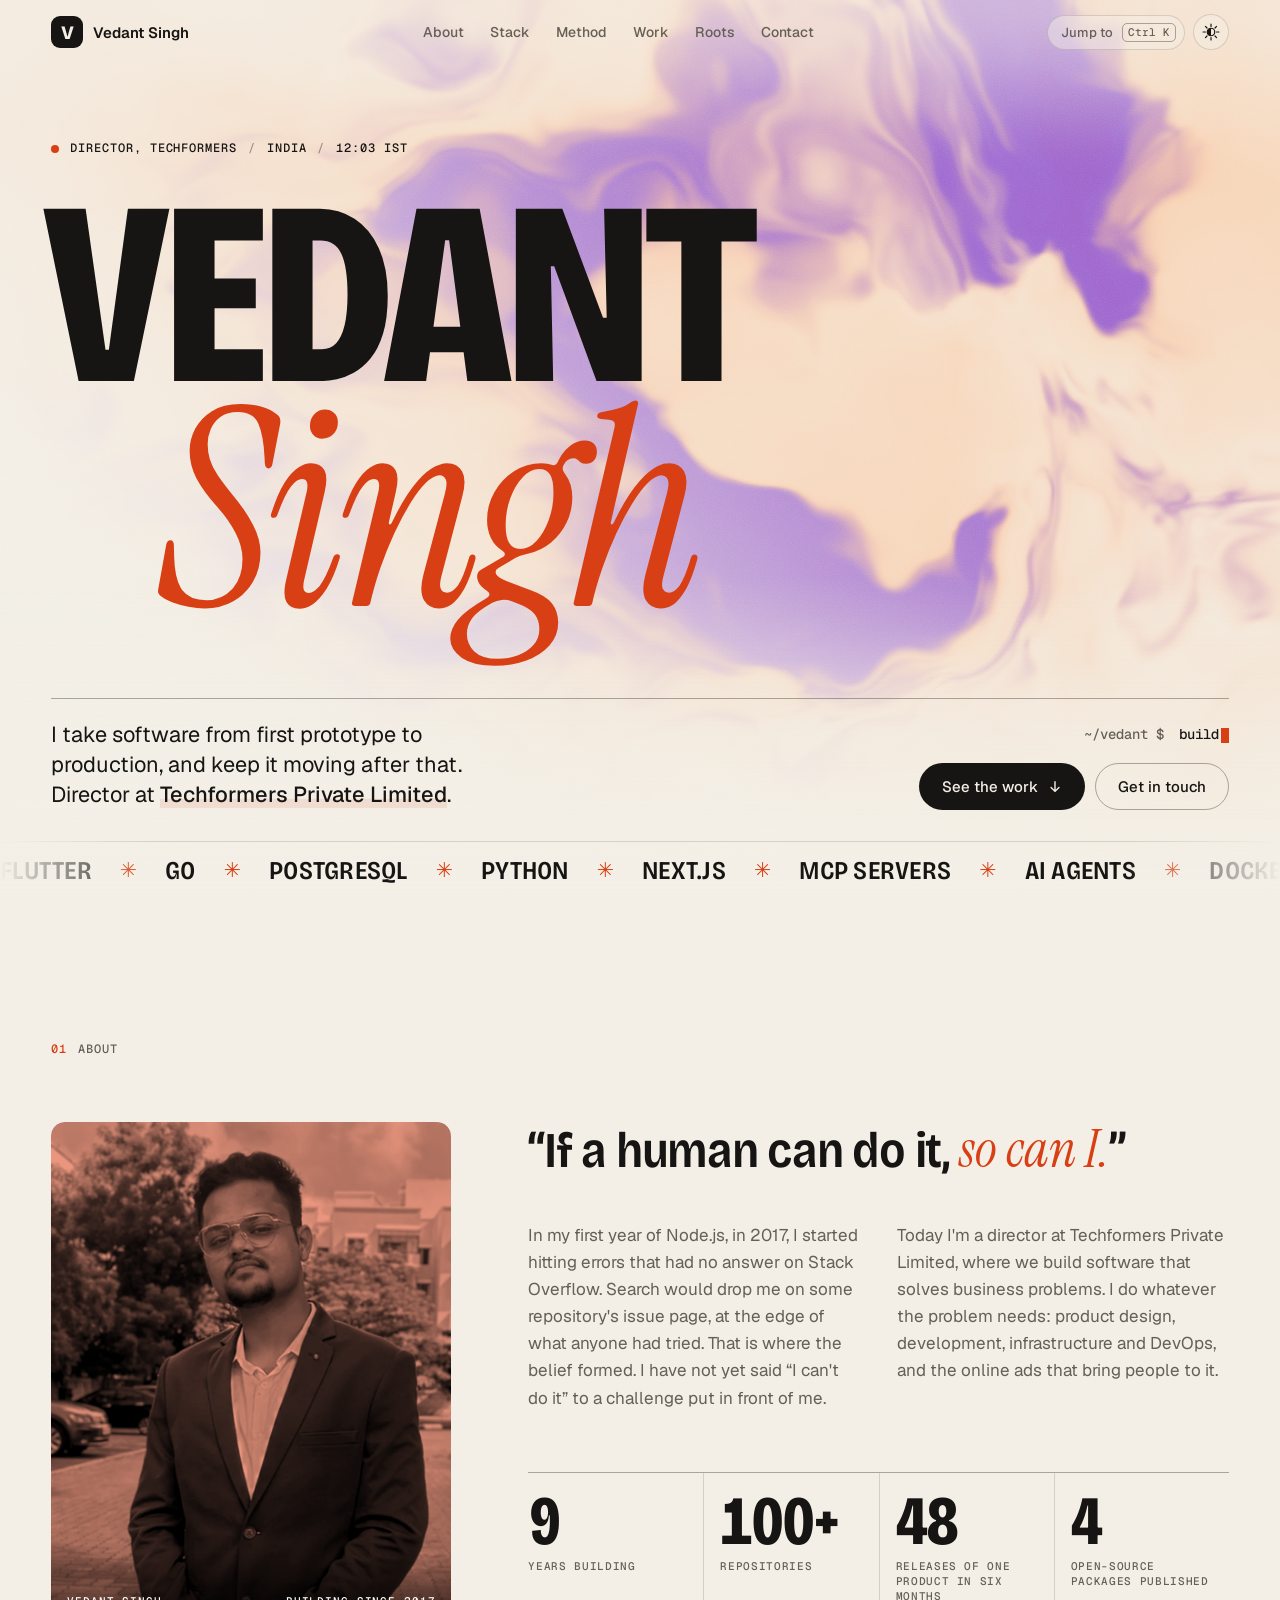
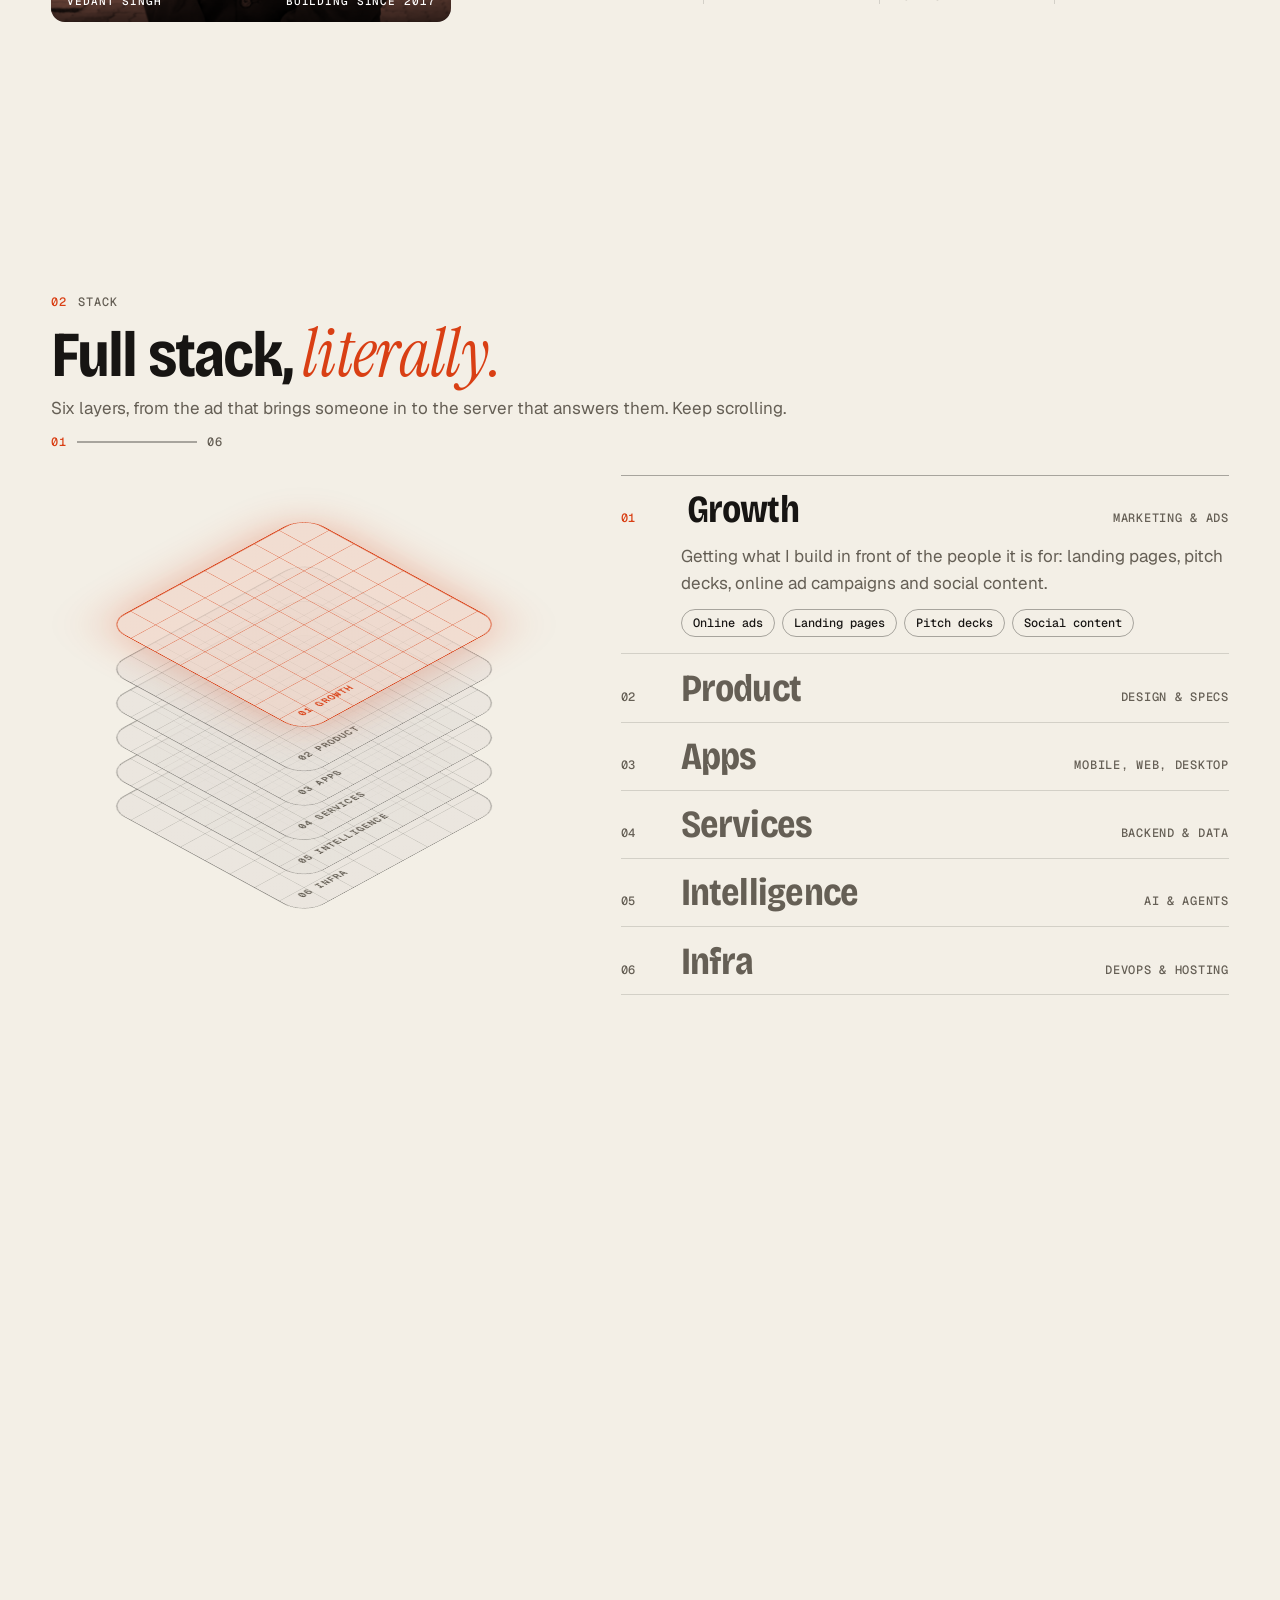
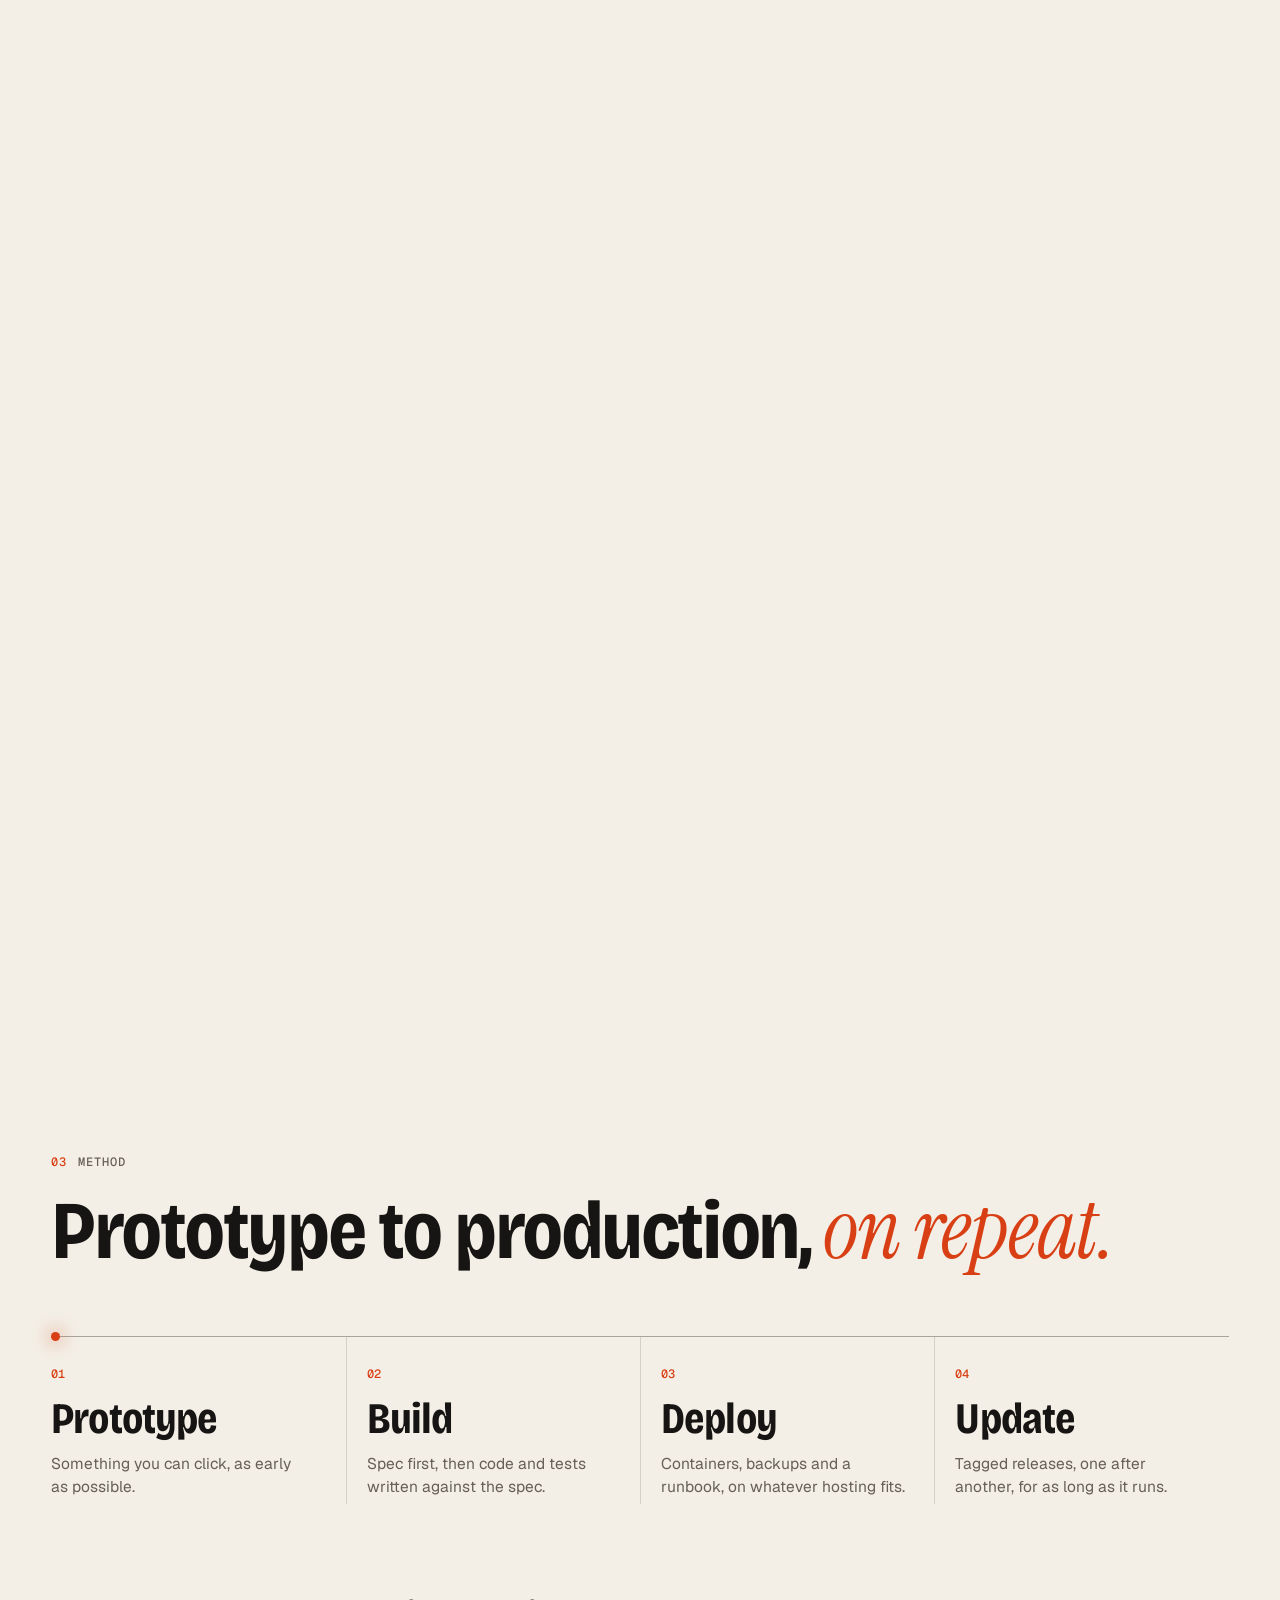
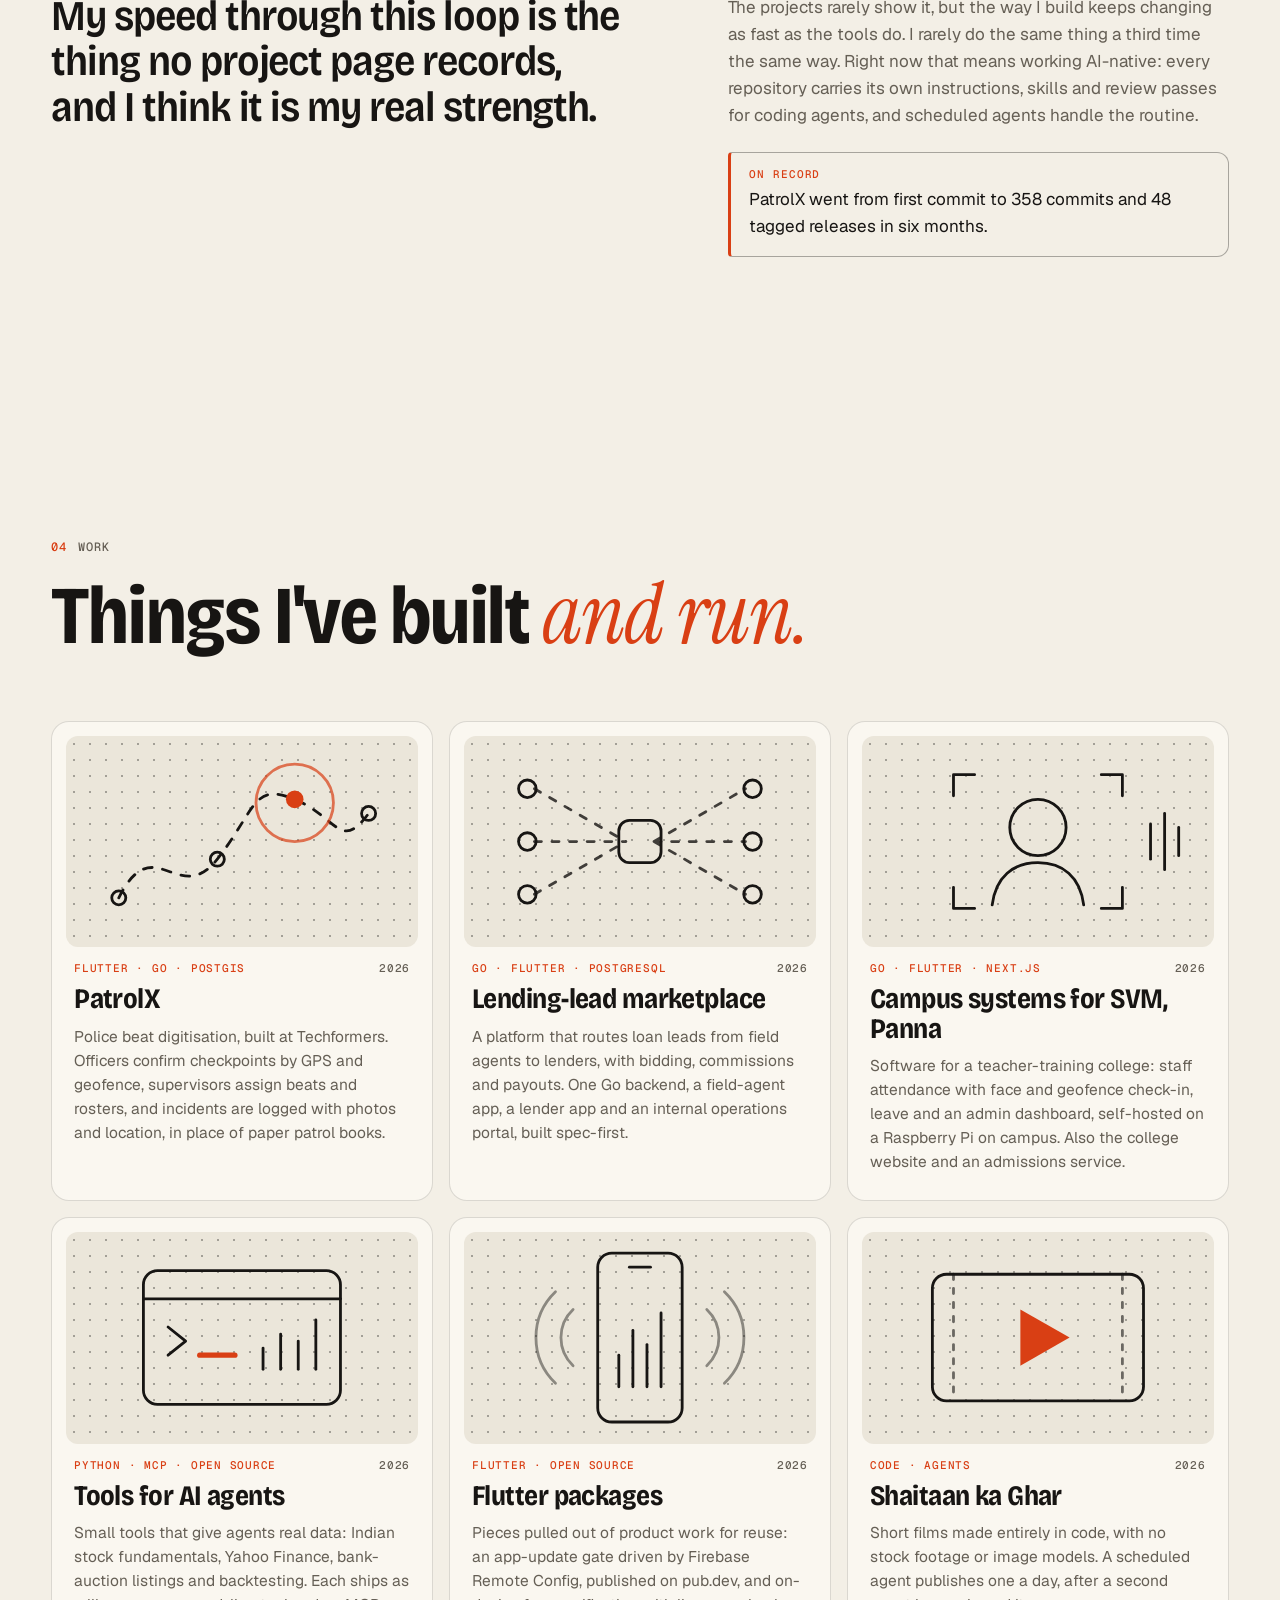
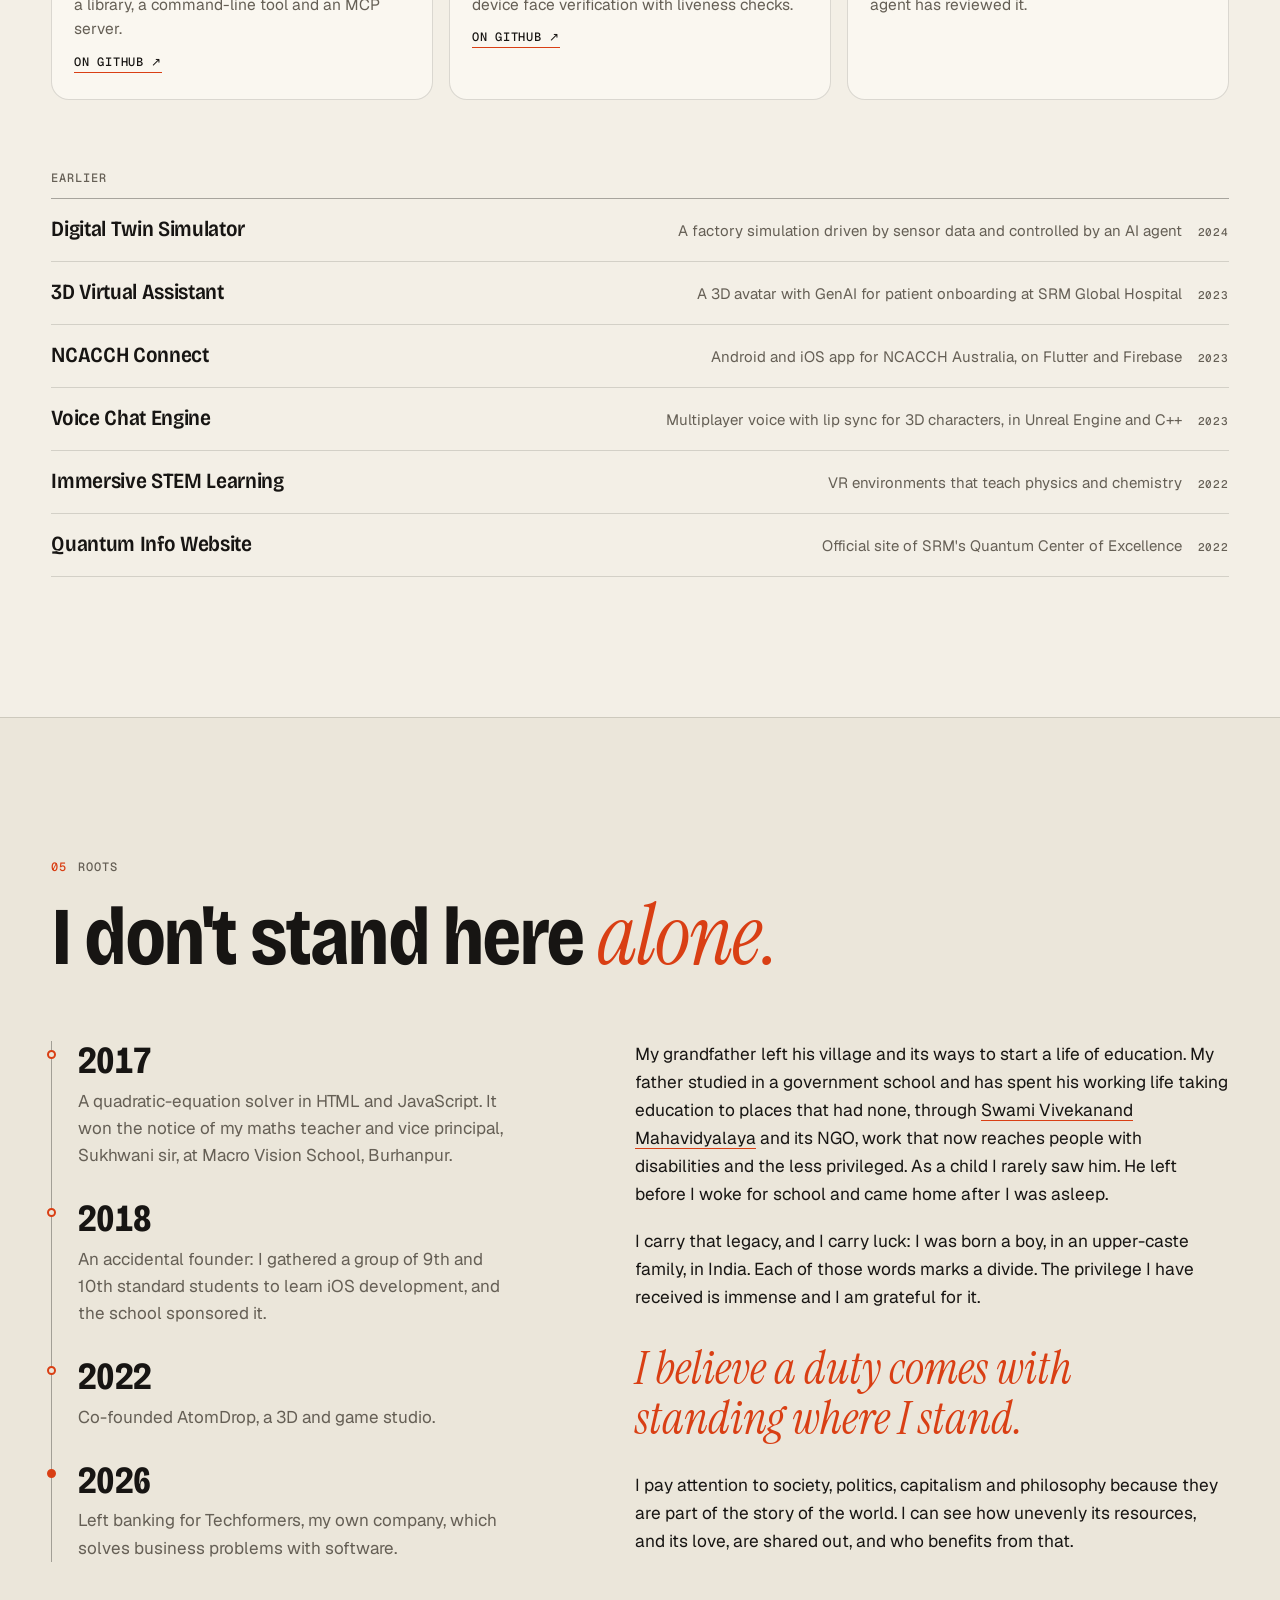
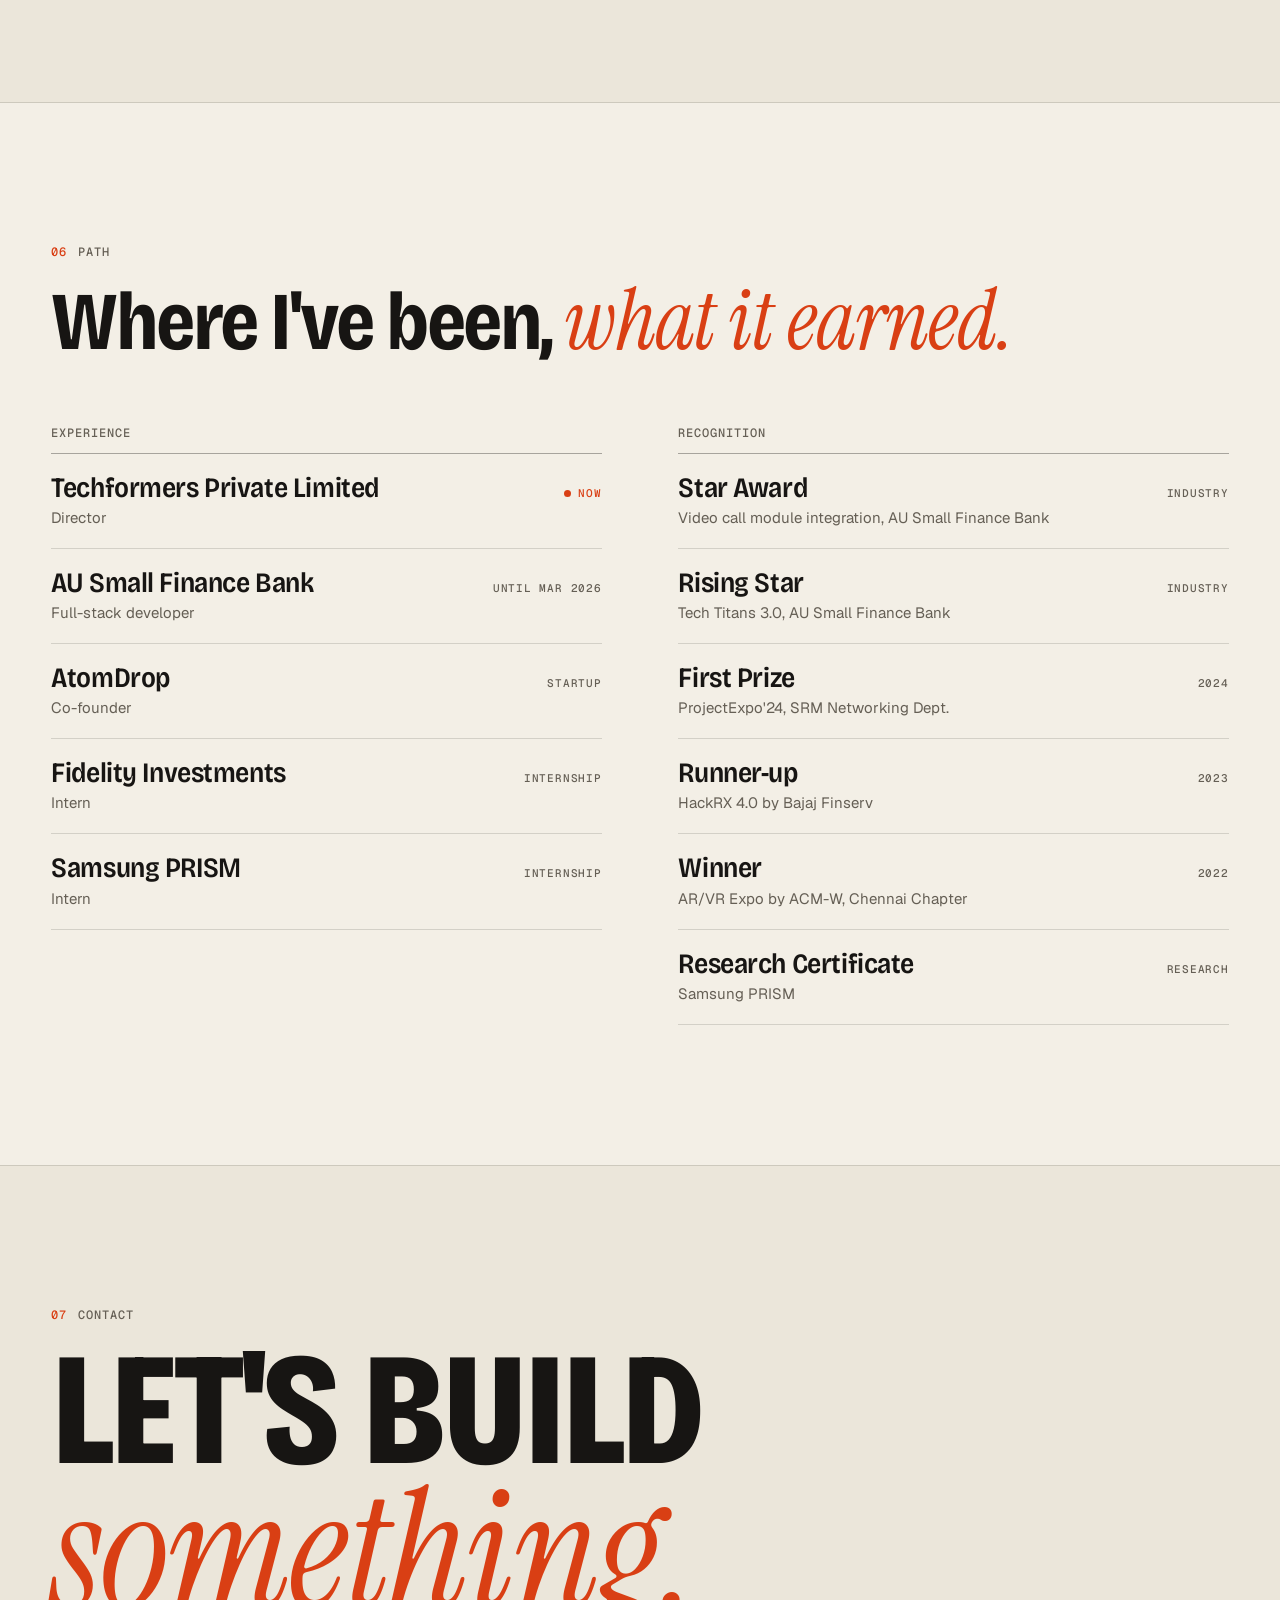
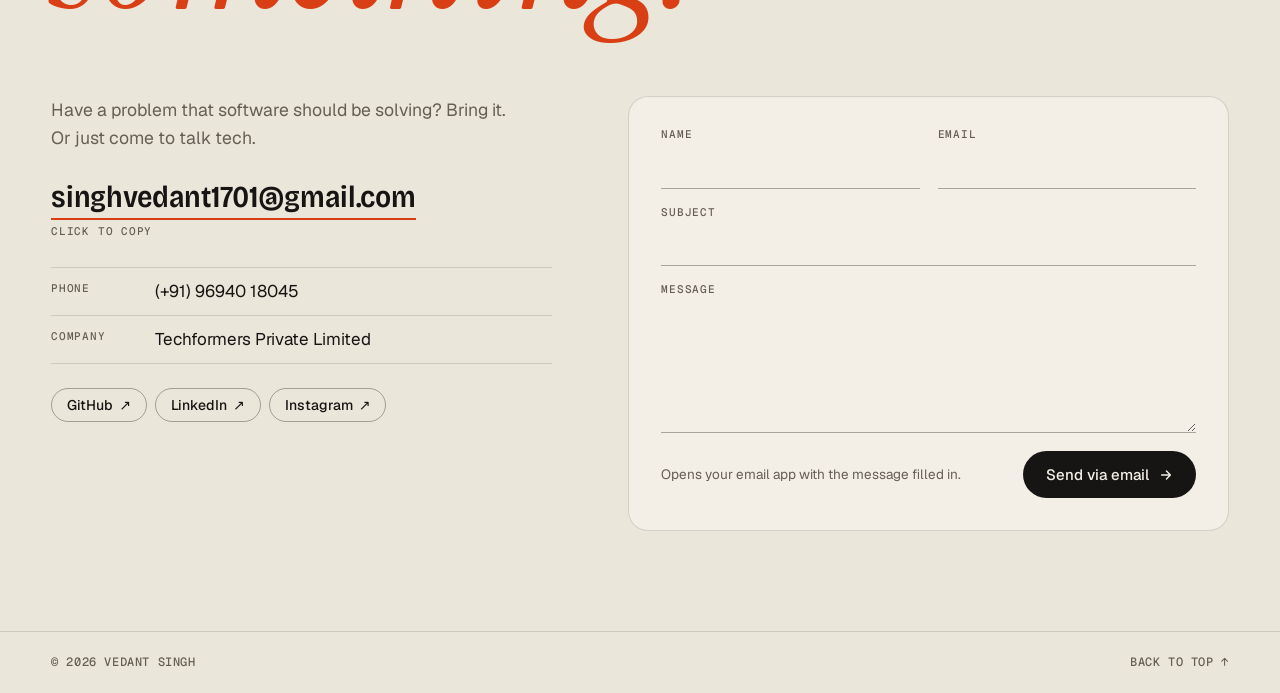
==== commit a13ebff4: "Rework portfolio content and scrolling Sections now snap at their start and end, and the stack secti" ====
--- a/index.html
+++ b/index.html
@@ -3,10 +3,10 @@
   <head>
     <meta charset="utf-8" />
     <meta name="viewport" content="width=device-width, initial-scale=1" />
-    <title>Vedant Singh — Full-stack developer</title>
+    <title>Vedant Singh — Builder, Director at Techformers</title>
     <meta
       name="description"
-      content="Vedant Singh is a full-stack developer in Bengaluru building cross-platform Flutter apps, Golang and Spring Boot microservices, and AI-integrated systems."
+      content="Vedant Singh takes software from first prototype to production and keeps it moving: product, apps, services, AI, infrastructure and growth. Director at Techformers Private Limited."
     />
     <meta name="author" content="Vedant Singh" />
     <meta name="color-scheme" content="dark light" />
@@ -15,10 +15,10 @@
 
     <meta property="og:type" content="website" />
     <meta property="og:url" content="https://singhvedant.github.io/" />
-    <meta property="og:title" content="Vedant Singh — Full-stack developer" />
+    <meta property="og:title" content="Vedant Singh — Builder, Director at Techformers" />
     <meta
       property="og:description"
-      content="Cross-platform apps, the microservices behind them, and AI-integrated systems."
+      content="From first prototype to production, and every update after."
     />
     <meta property="og:image" content="https://singhvedant.github.io/assets/img/og.jpg" />
     <meta name="twitter:card" content="summary_large_image" />
@@ -49,6 +49,7 @@
 
   <body>
     <a class="skip" href="#main">Skip to content</a>
+    <div class="progress" aria-hidden="true"></div>
 
     <header class="top" id="top">
       <a class="brand" href="#hero" aria-label="Vedant Singh, home">
@@ -58,8 +59,9 @@
       <nav class="nav" aria-label="Primary">
         <a href="#about">About</a>
         <a href="#stack">Stack</a>
+        <a href="#method">Method</a>
         <a href="#work">Work</a>
-        <a href="#path">Path</a>
+        <a href="#roots">Roots</a>
         <a href="#contact">Contact</a>
       </nav>
       <div class="top-actions">
@@ -86,9 +88,9 @@
         <div class="hero-inner wrap">
           <p class="eyebrow hero-eyebrow">
             <span class="dot" aria-hidden="true"></span>
-            Full-stack developer
+            Director, Techformers
             <span class="sep" aria-hidden="true">/</span>
-            Bengaluru, India
+            India
             <span class="sep" aria-hidden="true">/</span>
             <span id="local-time">IST</span>
           </p>
@@ -100,14 +102,14 @@
 
           <div class="hero-foot">
             <p class="hero-lede">
-              I build cross-platform apps, the microservices behind them, and
-              the AI that plugs into both. Currently at
-              <strong>AU Small Finance Bank</strong>.
+              I take software from first prototype to production, and keep it
+              moving after that. Director at
+              <strong>Techformers Private Limited</strong>.
             </p>
             <div class="hero-side">
               <p class="rotator" aria-hidden="true">
                 <span class="rotator-prompt">~/vedant $</span>
-                <span id="rotator-text">Flutter</span><span class="caret"></span>
+                <span id="rotator-text">prototype</span><span class="caret"></span>
               </p>
               <div class="cta-row">
                 <a class="btn btn-solid" href="#work">
@@ -119,15 +121,14 @@
             </div>
           </div>
         </div>
-      </section>
-
-      <!-- ───────────── Marquee ───────────── -->
-      <div class="marquee" aria-hidden="true">
-        <div class="marquee-track">
-          <span>Flutter</span><i>✳</i><span>Golang</span><i>✳</i><span>Spring Boot</span><i>✳</i><span>Python</span><i>✳</i><span>Dart</span><i>✳</i><span>ReactJS</span><i>✳</i><span>Kotlin</span><i>✳</i><span>Firebase</span><i>✳</i><span>Docker</span><i>✳</i><span>Kubernetes</span><i>✳</i><span>GenAI</span><i>✳</i><span>Unreal Engine</span><i>✳</i><span>Raspberry Pi</span><i>✳</i>
-          <span>Flutter</span><i>✳</i><span>Golang</span><i>✳</i><span>Spring Boot</span><i>✳</i><span>Python</span><i>✳</i><span>Dart</span><i>✳</i><span>ReactJS</span><i>✳</i><span>Kotlin</span><i>✳</i><span>Firebase</span><i>✳</i><span>Docker</span><i>✳</i><span>Kubernetes</span><i>✳</i><span>GenAI</span><i>✳</i><span>Unreal Engine</span><i>✳</i><span>Raspberry Pi</span><i>✳</i>
-        </div>
-      </div>
+
+        <div class="marquee" aria-hidden="true">
+          <div class="marquee-track">
+            <span>Flutter</span><i>✳</i><span>Go</span><i>✳</i><span>PostgreSQL</span><i>✳</i><span>Python</span><i>✳</i><span>Next.js</span><i>✳</i><span>MCP servers</span><i>✳</i><span>AI agents</span><i>✳</i><span>Docker</span><i>✳</i><span>Cloudflare</span><i>✳</i><span>Firebase</span><i>✳</i><span>Spring Boot</span><i>✳</i><span>Unreal Engine</span><i>✳</i><span>Raspberry Pi</span><i>✳</i>
+            <span>Flutter</span><i>✳</i><span>Go</span><i>✳</i><span>PostgreSQL</span><i>✳</i><span>Python</span><i>✳</i><span>Next.js</span><i>✳</i><span>MCP servers</span><i>✳</i><span>AI agents</span><i>✳</i><span>Docker</span><i>✳</i><span>Cloudflare</span><i>✳</i><span>Firebase</span><i>✳</i><span>Spring Boot</span><i>✳</i><span>Unreal Engine</span><i>✳</i><span>Raspberry Pi</span><i>✳</i>
+          </div>
+        </div>
+      </section>
 
       <!-- ───────────── About ───────────── -->
       <section class="section wrap" id="about">
@@ -146,172 +147,307 @@
             />
             <figcaption>
               <span>Vedant Singh</span>
-              <span>Bengaluru, IN</span>
+              <span>Building since 2017</span>
             </figcaption>
           </figure>
 
           <div class="about-copy">
             <p class="statement reveal">
-              A full-stack developer who likes owning the whole path, from the
-              <em>screen in your hand</em> to the <em>service that answers it</em>.
+              &ldquo;If a human can do it, <em>so can I.</em>&rdquo;
             </p>
             <div class="about-cols reveal">
               <p>
-                I'm currently at AU Small Finance Bank, where I build
-                cross-platform applications with Flutter and Dart and scalable
-                microservices in Golang and Spring Boot, and wire things like
-                Zoom SDK and Firebase into real-world systems.
+                In my first year of Node.js, in 2017, I started hitting errors
+                that had no answer on Stack Overflow. Search would drop me on
+                some repository's issue page, at the edge of what anyone had
+                tried. That is where the belief formed. I have not yet said
+                &ldquo;I can't do it&rdquo; to a challenge put in front of me.
               </p>
               <p>
-                Before that I led full-stack mobile app development, co-founded
-                a startup (AtomDrop), interned at Fidelity Investments and
-                Samsung PRISM, and built AI-integrated projects like real-time
-                digital twins and 3D virtual assistants.
+                Today I'm a director at Techformers Private Limited, where we
+                build software that solves business problems. I do whatever
+                the problem needs: product design, development, infrastructure
+                and DevOps, and the online ads that bring people to it.
               </p>
             </div>
 
             <dl class="stats reveal">
-              <div><dt>Projects built</dt><dd data-count="12">12</dd></div>
-              <div><dt>Tech stacks</dt><dd data-count="7">7</dd></div>
-              <div><dt>Awards &amp; certifications</dt><dd data-count="6">6</dd></div>
-              <div><dt>Years of experience</dt><dd data-count="3">3</dd></div>
+              <div><dt>Years building</dt><dd data-count="9">9</dd></div>
+              <div><dt>Repositories</dt><dd data-count="100" data-suffix="+">100+</dd></div>
+              <div><dt>Releases of one product in six months</dt><dd data-count="48">48</dd></div>
+              <div><dt>Open-source packages published</dt><dd data-count="4">4</dd></div>
             </dl>
           </div>
         </div>
-      </section>
-
-      <!-- ───────────── Stack ───────────── -->
-      <section class="section wrap" id="stack">
+        <i class="snap-end" aria-hidden="true"></i>
+      </section>
+
+      <!-- ───────────── Stack (pinned, scroll-driven) ───────────── -->
+      <section class="section stack" id="stack" style="--steps: 6">
+        <div class="stack-pin wrap">
+          <header class="section-head">
+            <p class="eyebrow"><span class="num">02</span> Stack</p>
+            <h2>Full stack, <em>literally.</em></h2>
+            <p class="section-sub">Six layers, from the ad that brings someone in to the server that answers them. Keep scrolling.</p>
+            <p class="stack-meter" aria-hidden="true"><b>01</b><i></i><span>06</span></p>
+          </header>
+
+          <div class="stack-grid">
+            <div class="iso-scene reveal" aria-hidden="true">
+              <div class="iso" id="iso">
+                <div class="plate" data-layer="5" style="--i: 0"><span>06 Infra</span></div>
+                <div class="plate" data-layer="4" style="--i: 1"><span>05 Intelligence</span></div>
+                <div class="plate" data-layer="3" style="--i: 2"><span>04 Services</span></div>
+                <div class="plate" data-layer="2" style="--i: 3"><span>03 Apps</span></div>
+                <div class="plate" data-layer="1" style="--i: 4"><span>02 Product</span></div>
+                <div class="plate" data-layer="0" style="--i: 5"><span>01 Growth</span></div>
+              </div>
+            </div>
+
+            <ol class="layers" id="layers">
+              <li class="layer is-active" data-layer="0">
+                <button type="button" aria-expanded="true">
+                  <span class="layer-num">01</span>
+                  <span class="layer-title">Growth</span>
+                  <span class="layer-hint">Marketing &amp; ads</span>
+                </button>
+                <div class="layer-body">
+                  <div>
+                    <p>
+                      Getting what I build in front of the people it is for:
+                      landing pages, pitch decks, online ad campaigns and
+                      social content.
+                    </p>
+                    <ul class="tags">
+                      <li>Online ads</li><li>Landing pages</li><li>Pitch decks</li><li>Social content</li>
+                    </ul>
+                  </div>
+                </div>
+              </li>
+              <li class="layer" data-layer="1">
+                <button type="button" aria-expanded="false">
+                  <span class="layer-num">02</span>
+                  <span class="layer-title">Product</span>
+                  <span class="layer-hint">Design &amp; specs</span>
+                </button>
+                <div class="layer-body">
+                  <div>
+                    <p>
+                      Working out what to build before building it:
+                      requirements, user flows, interface mockups and written
+                      specs that the code is then held to.
+                    </p>
+                    <ul class="tags">
+                      <li>PRDs</li><li>Specs</li><li>User flows</li><li>UI mockups</li>
+                    </ul>
+                  </div>
+                </div>
+              </li>
+              <li class="layer" data-layer="2">
+                <button type="button" aria-expanded="false">
+                  <span class="layer-num">03</span>
+                  <span class="layer-title">Apps</span>
+                  <span class="layer-hint">Mobile, web, desktop</span>
+                </button>
+                <div class="layer-body">
+                  <div>
+                    <p>
+                      One Flutter codebase shipped to iOS, Android, web and
+                      desktop, with offline queues, push and on-device checks.
+                      Web front ends in React and Next.js, and 3D work in
+                      Unreal Engine.
+                    </p>
+                    <ul class="tags">
+                      <li>Flutter</li><li>Dart</li><li>React</li><li>Next.js</li><li>Kotlin</li><li>Unreal Engine</li>
+                    </ul>
+                  </div>
+                </div>
+              </li>
+              <li class="layer" data-layer="3">
+                <button type="button" aria-expanded="false">
+                  <span class="layer-num">04</span>
+                  <span class="layer-title">Services</span>
+                  <span class="layer-hint">Backend &amp; data</span>
+                </button>
+                <div class="layer-body">
+                  <div>
+                    <p>
+                      Go backends on PostgreSQL, with PostGIS where location
+                      matters, plus Spring Boot and Python services. Auth,
+                      roles, payouts, invoices and the tests around them.
+                    </p>
+                    <ul class="tags">
+                      <li>Go</li><li>PostgreSQL</li><li>PostGIS</li><li>Redis</li><li>Spring Boot</li><li>Python</li><li>Firebase</li>
+                    </ul>
+                  </div>
+                </div>
+              </li>
+              <li class="layer" data-layer="4">
+                <button type="button" aria-expanded="false">
+                  <span class="layer-num">05</span>
+                  <span class="layer-title">Intelligence</span>
+                  <span class="layer-hint">AI &amp; agents</span>
+                </button>
+                <div class="layer-body">
+                  <div>
+                    <p>
+                      LLM integrations, MCP servers that hand agents real
+                      data, scheduled agents with reviewer passes, and
+                      on-device models such as face verification.
+                    </p>
+                    <ul class="tags">
+                      <li>LLM integration</li><li>MCP servers</li><li>Agent workflows</li><li>On-device ML</li>
+                    </ul>
+                  </div>
+                </div>
+              </li>
+              <li class="layer" data-layer="5">
+                <button type="button" aria-expanded="false">
+                  <span class="layer-num">06</span>
+                  <span class="layer-title">Infra</span>
+                  <span class="layer-hint">DevOps &amp; hosting</span>
+                </button>
+                <div class="layer-body">
+                  <div>
+                    <p>
+                      Docker images, reverse proxies, tunnels, backups and
+                      runbooks. Cloud when it fits, self-hosted when it is
+                      cheaper or has to stay on premises.
+                    </p>
+                    <ul class="tags">
+                      <li>Docker</li><li>nginx</li><li>Cloudflare</li><li>AWS</li><li>Vercel</li><li>Raspberry Pi</li>
+                    </ul>
+                  </div>
+                </div>
+              </li>
+            </ol>
+          </div>
+        </div>
+        <i class="stack-step" style="--n: 0" aria-hidden="true"></i>
+        <i class="stack-step" style="--n: 1" aria-hidden="true"></i>
+        <i class="stack-step" style="--n: 2" aria-hidden="true"></i>
+        <i class="stack-step" style="--n: 3" aria-hidden="true"></i>
+        <i class="stack-step" style="--n: 4" aria-hidden="true"></i>
+        <i class="stack-step" style="--n: 5" aria-hidden="true"></i>
+      </section>
+
+      <!-- ───────────── Method ───────────── -->
+      <section class="section wrap" id="method">
         <header class="section-head reveal">
-          <p class="eyebrow"><span class="num">02</span> Stack</p>
-          <h2>Full stack, <em>literally.</em></h2>
-          <p class="section-sub">Four layers I work in. Pick one.</p>
+          <p class="eyebrow"><span class="num">03</span> Method</p>
+          <h2>Prototype to production, <em>on repeat.</em></h2>
         </header>
 
-        <div class="stack-grid">
-          <div class="iso-scene reveal" aria-hidden="true">
-            <div class="iso" id="iso">
-              <div class="plate" data-layer="3"><span>04 Devices</span></div>
-              <div class="plate" data-layer="2"><span>03 Intelligence</span></div>
-              <div class="plate" data-layer="1"><span>02 Services</span></div>
-              <div class="plate" data-layer="0"><span>01 Interface</span></div>
-            </div>
-          </div>
-
-          <ol class="layers" id="layers">
-            <li class="layer is-active reveal" data-layer="0">
-              <button type="button" aria-expanded="true">
-                <span class="layer-num">01</span>
-                <span class="layer-title">Interface</span>
-                <span class="layer-hint">Mobile &amp; web</span>
-              </button>
-              <div class="layer-body">
-                <div>
-                  <p>
-                    Multiple cross-platform apps shipped with Flutter and Dart,
-                    with Firebase integration and production-grade UI. Dynamic,
-                    responsive web front ends in ReactJS.
-                  </p>
-                  <ul class="tags">
-                    <li>Flutter</li><li>Dart</li><li>ReactJS</li><li>JavaScript</li><li>Kotlin</li><li>Firebase</li>
-                  </ul>
-                </div>
-              </div>
-            </li>
-            <li class="layer reveal" data-layer="1">
-              <button type="button" aria-expanded="false">
-                <span class="layer-num">02</span>
-                <span class="layer-title">Services</span>
-                <span class="layer-hint">Backend &amp; infra</span>
-              </button>
-              <div class="layer-body">
-                <div>
-                  <p>
-                    Scalable Golang microservices built for performance and
-                    maintainability, plus reactive and RESTful Java services
-                    with Spring Boot WebFlux and JPA, deployed with Docker and
-                    Kubernetes in enterprise settings.
-                  </p>
-                  <ul class="tags">
-                    <li>Golang</li><li>Spring Boot</li><li>WebFlux</li><li>JPA</li><li>Python</li><li>Docker</li><li>Kubernetes</li>
-                  </ul>
-                </div>
-              </div>
-            </li>
-            <li class="layer reveal" data-layer="2">
-              <button type="button" aria-expanded="false">
-                <span class="layer-num">03</span>
-                <span class="layer-title">Intelligence</span>
-                <span class="layer-hint">AI &amp; GenAI</span>
-              </button>
-              <div class="layer-body">
-                <div>
-                  <p>
-                    LLM integrations and GenAI-powered data analysis tools for
-                    business insight extraction and automation workflows, and
-                    AI agents that drive real-time simulations.
-                  </p>
-                  <ul class="tags">
-                    <li>LLM integration</li><li>GenAI</li><li>AI agents</li><li>Python</li>
-                  </ul>
-                </div>
-              </div>
-            </li>
-            <li class="layer reveal" data-layer="3">
-              <button type="button" aria-expanded="false">
-                <span class="layer-num">04</span>
-                <span class="layer-title">Devices</span>
-                <span class="layer-hint">IoT, 3D &amp; real-time</span>
-              </button>
-              <div class="layer-body">
-                <div>
-                  <p>
-                    IoT prototypes on Raspberry Pi and Arduino with real-time
-                    data pipelines, automation and control interfaces. VR
-                    environments and multiplayer voice in Unreal Engine and C++.
-                  </p>
-                  <ul class="tags">
-                    <li>Raspberry Pi</li><li>Arduino</li><li>Unreal Engine</li><li>C / C++</li><li>VR</li><li>Zoom SDK</li>
-                  </ul>
-                </div>
-              </div>
-            </li>
-          </ol>
-        </div>
+        <ol class="loop reveal">
+          <li>
+            <span class="loop-num">01</span>
+            <h3>Prototype</h3>
+            <p>Something you can click, as early as possible.</p>
+          </li>
+          <li>
+            <span class="loop-num">02</span>
+            <h3>Build</h3>
+            <p>Spec first, then code and tests written against the spec.</p>
+          </li>
+          <li>
+            <span class="loop-num">03</span>
+            <h3>Deploy</h3>
+            <p>Containers, backups and a runbook, on whatever hosting fits.</p>
+          </li>
+          <li>
+            <span class="loop-num">04</span>
+            <h3>Update</h3>
+            <p>Tagged releases, one after another, for as long as it runs.</p>
+          </li>
+        </ol>
+
+        <div class="method-grid">
+          <p class="method-lede reveal">
+            My speed through this loop is the thing no project page records,
+            and I think it is my real strength.
+          </p>
+          <div class="method-copy reveal">
+            <p>
+              The projects rarely show it, but the way I build keeps changing
+              as fast as the tools do. I rarely do the same thing a third time
+              the same way. Right now that means working AI-native: every
+              repository carries its own instructions, skills and review
+              passes for coding agents, and scheduled agents handle the
+              routine.
+            </p>
+            <p class="evidence">
+              <span>On record</span>
+              PatrolX went from first commit to 358 commits and 48 tagged
+              releases in six months.
+            </p>
+          </div>
+        </div>
+        <i class="snap-end" aria-hidden="true"></i>
       </section>
 
       <!-- ───────────── Work ───────────── -->
       <section class="section wrap" id="work">
         <header class="section-head reveal">
-          <p class="eyebrow"><span class="num">03</span> Work</p>
-          <h2>Things I've built <em>and led.</em></h2>
+          <p class="eyebrow"><span class="num">04</span> Work</p>
+          <h2>Things I've built <em>and run.</em></h2>
         </header>
 
         <div class="work-grid">
           <article class="card reveal">
-            <div class="card-art art-twin" aria-hidden="true">
+            <div class="card-art art-route" aria-hidden="true">
               <svg viewBox="0 0 200 120">
-                <g class="twin-a"><path d="M40 46 70 30l30 16-30 16zM40 46v34l30 16V62M100 46v34L70 96" /></g>
-                <g class="twin-b"><path d="M100 46l30-16 30 16-30 16zM100 46v34l30 16V62M160 46v34l-30 16" /></g>
-                <path class="pulse" d="M70 62h60" />
+                <path class="route" d="M30 92c20-40 34 6 56-22s20-44 44-34 26 30 42 8" />
+                <circle class="fence" cx="130" cy="38" r="22" />
+                <circle cx="30" cy="92" r="4" /><circle cx="86" cy="70" r="4" /><circle class="core" cx="130" cy="36" r="5" /><circle cx="172" cy="44" r="4" />
               </svg>
             </div>
-            <p class="card-meta"><span>AI + IoT</span><span>2024</span></p>
-            <h3>Digital Twin Simulator</h3>
-            <p>Real-time factory simulation driven by sensor data and controlled by an AI agent, visualised in a responsive web dashboard.</p>
+            <p class="card-meta"><span>Flutter · Go · PostGIS</span><span>2026</span></p>
+            <h3>PatrolX</h3>
+            <p>Police beat digitisation, built at Techformers. Officers confirm checkpoints by GPS and geofence, supervisors assign beats and rosters, and incidents are logged with photos and location, in place of paper patrol books.</p>
+          </article>
+
+          <article class="card reveal">
+            <div class="card-art art-market" aria-hidden="true">
+              <svg viewBox="0 0 200 120">
+                <path class="flow" d="M40 30 92 60M40 60h52M40 90 92 60M108 60l52-30M108 60h52M108 60l52 30" />
+                <circle cx="36" cy="30" r="5" /><circle cx="36" cy="60" r="5" /><circle cx="36" cy="90" r="5" />
+                <rect x="88" y="48" width="24" height="24" rx="6" />
+                <circle cx="164" cy="30" r="5" /><circle cx="164" cy="60" r="5" /><circle cx="164" cy="90" r="5" />
+              </svg>
+            </div>
+            <p class="card-meta"><span>Go · Flutter · PostgreSQL</span><span>2026</span></p>
+            <h3>Lending-lead marketplace</h3>
+            <p>A platform that routes loan leads from field agents to lenders, with bidding, commissions and payouts. One Go backend, a field-agent app, a lender app and an internal operations portal, built spec-first.</p>
           </article>
 
           <article class="card reveal">
             <div class="card-art art-avatar" aria-hidden="true">
               <svg viewBox="0 0 200 120">
-                <circle cx="78" cy="48" r="20" />
-                <path d="M46 104c2-20 14-30 32-30s30 10 32 30" />
-                <g class="bars"><path d="M128 44v20" /><path d="M138 34v40" /><path d="M148 42v24" /><path d="M158 30v48" /><path d="M168 46v16" /></g>
+                <path d="M52 34V22h12M148 34V22h-12M52 86v12h12M148 86v12h-12" />
+                <circle cx="100" cy="52" r="16" />
+                <path d="M74 96c2-16 12-24 26-24s24 8 26 24" />
+                <g class="bars"><path d="M164 50v20" /><path d="M172 44v32" /><path d="M180 52v16" /></g>
               </svg>
             </div>
-            <p class="card-meta"><span>GenAI + 3D model</span><span>2023</span></p>
-            <h3>3D Virtual Assistant</h3>
-            <p>A 3D avatar paired with GenAI for intelligent patient onboarding at SRM Global Hospital, over voice and chat.</p>
+            <p class="card-meta"><span>Go · Flutter · Next.js</span><span>2026</span></p>
+            <h3>Campus systems for SVM, Panna</h3>
+            <p>Software for a teacher-training college: staff attendance with face and geofence check-in, leave and an admin dashboard, self-hosted on a Raspberry Pi on campus. Also the college website and an admissions service.</p>
+          </article>
+
+          <article class="card reveal">
+            <div class="card-art art-term" aria-hidden="true">
+              <svg viewBox="0 0 200 120">
+                <rect x="44" y="22" width="112" height="76" rx="8" />
+                <path d="M44 38h112" />
+                <path d="M58 54l10 8-10 8" />
+                <g class="bars"><path d="M112 78V66" /><path d="M122 78V58" /><path d="M132 78V62" /><path d="M142 78V50" /></g>
+                <path class="pulse" d="M76 70h20" />
+              </svg>
+            </div>
+            <p class="card-meta"><span>Python · MCP · open source</span><span>2026</span></p>
+            <h3>Tools for AI agents</h3>
+            <p>Small tools that give agents real data: Indian stock fundamentals, Yahoo Finance, bank-auction listings and backtesting. Each ships as a library, a command-line tool and an MCP server.</p>
+            <a class="card-link" href="https://github.com/singhvedant?tab=repositories&amp;q=tool" target="_blank" rel="noopener">On GitHub <span aria-hidden="true">↗</span></a>
           </article>
 
           <article class="card reveal">
@@ -323,60 +459,102 @@
                 <path class="arc" d="M138 44a22 22 0 0 1 0 32M148 34a36 36 0 0 1 0 52M62 44a22 22 0 0 0 0 32M52 34a36 36 0 0 0 0 52" />
               </svg>
             </div>
-            <p class="card-meta"><span>Flutter + Firebase</span><span>2023</span></p>
-            <h3>NCACCH Connect</h3>
-            <p>Cloud-based Android and iOS app for NCACCH Australia with real-time reporting, data integration and a Firebase backend.</p>
+            <p class="card-meta"><span>Flutter · open source</span><span>2026</span></p>
+            <h3>Flutter packages</h3>
+            <p>Pieces pulled out of product work for reuse: an app-update gate driven by Firebase Remote Config, published on pub.dev, and on-device face verification with liveness checks.</p>
+            <a class="card-link" href="https://github.com/singhvedant/app_update_gate" target="_blank" rel="noopener">On GitHub <span aria-hidden="true">↗</span></a>
           </article>
 
           <article class="card reveal">
-            <div class="card-art art-voice" aria-hidden="true">
+            <div class="card-art art-film" aria-hidden="true">
               <svg viewBox="0 0 200 120">
-                <g class="bars">
-                  <path d="M40 52v16" /><path d="M52 40v40" /><path d="M64 30v60" /><path d="M76 44v32" /><path d="M88 20v80" /><path d="M100 36v48" /><path d="M112 26v68" /><path d="M124 46v28" /><path d="M136 34v52" /><path d="M148 48v24" /><path d="M160 54v12" />
-                </g>
+                <rect x="40" y="24" width="120" height="72" rx="8" />
+                <path class="dash" d="M52 24v72M148 24v72" />
+                <path class="play" d="M90 44v32l28-16z" />
               </svg>
             </div>
-            <p class="card-meta"><span>Unreal Engine + C++</span><span>2023</span></p>
-            <h3>Voice Chat Engine</h3>
-            <p>Multiplayer voice chat module with avatar customisation and voice-to-lip sync for 3D characters in games.</p>
+            <p class="card-meta"><span>Code · agents</span><span>2026</span></p>
+            <h3>Shaitaan ka Ghar</h3>
+            <p>Short films made entirely in code, with no stock footage or image models. A scheduled agent publishes one a day, after a second agent has reviewed it.</p>
           </article>
-
-          <article class="card reveal">
-            <div class="card-art art-atom" aria-hidden="true">
-              <svg viewBox="0 0 200 120">
-                <g class="orbits">
-                  <ellipse cx="100" cy="60" rx="52" ry="18" />
-                  <ellipse cx="100" cy="60" rx="52" ry="18" transform="rotate(60 100 60)" />
-                  <ellipse cx="100" cy="60" rx="52" ry="18" transform="rotate(120 100 60)" />
-                </g>
-                <circle class="core" cx="100" cy="60" r="5" />
-              </svg>
-            </div>
-            <p class="card-meta"><span>VR + game dev</span><span>2022</span></p>
-            <h3>Immersive STEM Learning</h3>
-            <p>Educational VR environments that teach physics and chemistry through immersive simulations and gameplay.</p>
-          </article>
-
-          <article class="card reveal">
-            <div class="card-art art-qubit" aria-hidden="true">
-              <svg viewBox="0 0 200 120">
-                <circle cx="100" cy="60" r="44" />
-                <ellipse cx="100" cy="60" rx="44" ry="13" />
-                <path d="M100 10v100" class="dash" />
-                <g class="state"><path d="M100 60 128 26" /><circle class="core" cx="128" cy="26" r="4" /></g>
-              </svg>
-            </div>
-            <p class="card-meta"><span>Web development</span><span>2022</span></p>
-            <h3>Quantum Info Website</h3>
-            <p>Designed and developed the official website of SRM's Quantum Center of Excellence for academic and public outreach.</p>
-          </article>
-        </div>
+        </div>
+
+        <h3 class="list-title earlier-title reveal">Earlier</h3>
+        <ul class="rows rows-compact">
+          <li class="reveal"><span class="row-main">Digital Twin Simulator</span><span class="row-sub">A factory simulation driven by sensor data and controlled by an AI agent</span><span class="row-tag">2024</span></li>
+          <li class="reveal"><span class="row-main">3D Virtual Assistant</span><span class="row-sub">A 3D avatar with GenAI for patient onboarding at SRM Global Hospital</span><span class="row-tag">2023</span></li>
+          <li class="reveal"><span class="row-main">NCACCH Connect</span><span class="row-sub">Android and iOS app for NCACCH Australia, on Flutter and Firebase</span><span class="row-tag">2023</span></li>
+          <li class="reveal"><span class="row-main">Voice Chat Engine</span><span class="row-sub">Multiplayer voice with lip sync for 3D characters, in Unreal Engine and C++</span><span class="row-tag">2023</span></li>
+          <li class="reveal"><span class="row-main">Immersive STEM Learning</span><span class="row-sub">VR environments that teach physics and chemistry</span><span class="row-tag">2022</span></li>
+          <li class="reveal"><span class="row-main">Quantum Info Website</span><span class="row-sub">Official site of SRM's Quantum Center of Excellence</span><span class="row-tag">2022</span></li>
+        </ul>
+        <i class="snap-end" aria-hidden="true"></i>
+      </section>
+
+      <!-- ───────────── Roots ───────────── -->
+      <section class="section roots" id="roots">
+        <div class="wrap">
+          <header class="section-head reveal">
+            <p class="eyebrow"><span class="num">05</span> Roots</p>
+            <h2>I don't stand here <em>alone.</em></h2>
+          </header>
+
+          <div class="roots-grid">
+            <ol class="timeline">
+              <li class="reveal">
+                <span class="tl-year">2017</span>
+                <p>A quadratic-equation solver in HTML and JavaScript. It won the notice of my maths teacher and vice principal, Sukhwani sir, at Macro Vision School, Burhanpur.</p>
+              </li>
+              <li class="reveal">
+                <span class="tl-year">2018</span>
+                <p>An accidental founder: I gathered a group of 9th and 10th standard students to learn iOS development, and the school sponsored it.</p>
+              </li>
+              <li class="reveal">
+                <span class="tl-year">2022</span>
+                <p>Co-founded AtomDrop, a 3D and game studio.</p>
+              </li>
+              <li class="reveal">
+                <span class="tl-year">2026</span>
+                <p>Left banking for Techformers, my own company, which solves business problems with software.</p>
+              </li>
+            </ol>
+
+            <div class="roots-copy">
+              <p class="reveal">
+                My grandfather left his village and its ways to start a life of
+                education. My father studied in a government school and has
+                spent his working life taking education to places that had
+                none, through
+                <a href="https://www.swamivivekanandmahavidyalaya.edu.in/" target="_blank" rel="noopener">Swami Vivekanand Mahavidyalaya</a>
+                and its NGO, work that now reaches people with disabilities and
+                the less privileged. As a child I rarely saw him. He left
+                before I woke for school and came home after I was asleep.
+              </p>
+              <p class="reveal">
+                I carry that legacy, and I carry luck: I was born a boy, in an
+                upper-caste family, in India. Each of those words marks a
+                divide. The privilege I have received is immense and I am
+                grateful for it.
+              </p>
+              <p class="roots-close reveal">
+                I believe a duty comes with standing where I stand.
+              </p>
+              <p class="reveal">
+                I pay attention to society, politics, capitalism and
+                philosophy because they are part of the story of the world. I
+                can see how unevenly its resources, and its love, are shared
+                out, and who benefits from that.
+              </p>
+            </div>
+          </div>
+        </div>
+        <i class="snap-end" aria-hidden="true"></i>
       </section>
 
       <!-- ───────────── Path ───────────── -->
       <section class="section wrap" id="path">
         <header class="section-head reveal">
-          <p class="eyebrow"><span class="num">04</span> Path</p>
+          <p class="eyebrow"><span class="num">06</span> Path</p>
           <h2>Where I've been, <em>what it earned.</em></h2>
         </header>
 
@@ -384,7 +562,8 @@
           <div>
             <h3 class="list-title reveal">Experience</h3>
             <ul class="rows">
-              <li class="reveal"><span class="row-main">AU Small Finance Bank</span><span class="row-sub">Full-stack developer</span><span class="row-tag now">Now</span></li>
+              <li class="reveal"><span class="row-main">Techformers Private Limited</span><span class="row-sub">Director</span><span class="row-tag now">Now</span></li>
+              <li class="reveal"><span class="row-main">AU Small Finance Bank</span><span class="row-sub">Full-stack developer</span><span class="row-tag">Until Mar 2026</span></li>
               <li class="reveal"><span class="row-main">AtomDrop</span><span class="row-sub">Co-founder</span><span class="row-tag">Startup</span></li>
               <li class="reveal"><span class="row-main">Fidelity Investments</span><span class="row-sub">Intern</span><span class="row-tag">Internship</span></li>
               <li class="reveal"><span class="row-main">Samsung PRISM</span><span class="row-sub">Intern</span><span class="row-tag">Internship</span></li>
@@ -402,13 +581,14 @@
             </ul>
           </div>
         </div>
+        <i class="snap-end" aria-hidden="true"></i>
       </section>
 
       <!-- ───────────── Contact ───────────── -->
       <section class="section contact" id="contact">
         <div class="wrap">
           <header class="section-head reveal">
-            <p class="eyebrow"><span class="num">05</span> Contact</p>
+            <p class="eyebrow"><span class="num">07</span> Contact</p>
           </header>
 
           <h2 class="contact-title reveal">Let's build <em>something.</em></h2>
@@ -416,8 +596,8 @@
           <div class="contact-grid">
             <div class="contact-info reveal">
               <p>
-                Whether you're looking to collaborate or just want to chat
-                tech, drop me a message.
+                Have a problem that software should be solving? Bring it. Or
+                just come to talk tech.
               </p>
               <button class="email-copy" id="copy-email" type="button" data-email="singhvedant1701@gmail.com">
                 <span class="email-text">singhvedant1701@gmail.com</span>
@@ -425,7 +605,7 @@
               </button>
               <ul class="contact-list">
                 <li><span>Phone</span><a href="tel:+919694018045">(+91) 96940 18045</a></li>
-                <li><span>Based in</span>Bengaluru, India</li>
+                <li><span>Company</span>Techformers Private Limited</li>
               </ul>
               <ul class="socials">
                 <li><a href="https://github.com/singhvedant" target="_blank" rel="noopener">GitHub <span aria-hidden="true">↗</span></a></li>
--- a/assets/css/site.css
+++ b/assets/css/site.css
@@ -68,7 +68,7 @@
 *,
 *::before,
 *::after { box-sizing: border-box; }
-html { scroll-behavior: smooth; scroll-padding-top: 84px; -webkit-text-size-adjust: 100%; }
+html { scroll-behavior: smooth; scroll-snap-type: y proximity; -webkit-text-size-adjust: 100%; }
 body {
   margin: 0;
   background: var(--bg);
@@ -140,7 +140,7 @@
 .nav a {
   font: 500 14px/1 var(--body);
   color: var(--muted);
-  padding: 9px 13px; border-radius: 99px;
+  padding: 9px 11px; border-radius: 99px;
   transition: color 0.2s, background-color 0.2s;
 }
 .nav a:hover { color: var(--text); background: var(--line); }
@@ -167,13 +167,22 @@
 }
 .icon-btn:hover { border-color: var(--line-strong); color: var(--text); transform: rotate(180deg); }
 
+/* Reading progress along the top edge */
+.progress {
+  position: fixed; inset: 0 0 auto 0; height: 2px; z-index: 60;
+  background: var(--accent);
+  transform-origin: 0 50%; transform: scaleX(var(--p, 0));
+  pointer-events: none;
+}
+
 /* ───────────── Hero ───────────── */
 .hero {
   position: relative;
   min-height: 100svh;
-  display: flex; align-items: flex-end;
+  display: flex; flex-direction: column; justify-content: flex-end;
   overflow: hidden;
   isolation: isolate;
+  scroll-snap-align: start;
 }
 #aurora {
   position: absolute; inset: 0; z-index: -2;
@@ -190,11 +199,11 @@
   background-image: url("data:image/svg+xml,%3Csvg xmlns='http://www.w3.org/2000/svg' width='180' height='180'%3E%3Cfilter id='n'%3E%3CfeTurbulence type='fractalNoise' baseFrequency='.9' numOctaves='2' stitchTiles='stitch'/%3E%3C/filter%3E%3Crect width='100%25' height='100%25' filter='url(%23n)'/%3E%3C/svg%3E");
 }
 .hero::after {
-  content: ""; position: absolute; inset: auto 0 0 0; height: 30%; z-index: -1;
+  content: ""; position: absolute; inset: auto 0 0 0; height: 36%; z-index: -1;
   background: linear-gradient(to bottom, transparent, var(--bg));
   pointer-events: none;
 }
-.hero-inner { padding-top: 110px; padding-bottom: clamp(28px, 5vh, 56px); }
+.hero-inner { padding-top: 96px; padding-bottom: clamp(20px, 3.5vh, 40px); }
 .hero-eyebrow { color: var(--text); margin-bottom: clamp(8px, 2vh, 20px); }
 .dot {
   width: 8px; height: 8px; border-radius: 50%;
@@ -211,7 +220,7 @@
   font-family: var(--display);
   font-weight: 800;
   font-stretch: 75%;
-  font-size: clamp(5.2rem, min(23vw, 34svh), 21rem);
+  font-size: clamp(4.6rem, min(23vw, 29svh), 21rem);
   line-height: 0.8;
   letter-spacing: -0.045em;
   text-transform: uppercase;
@@ -279,8 +288,9 @@
 /* ───────────── Marquee ───────────── */
 .marquee {
   overflow: hidden;
-  border-block: 1px solid var(--line);
-  padding: 18px 0;
+  border-top: 1px solid var(--line);
+  padding: 16px 0;
+  width: 100%;
   -webkit-mask-image: linear-gradient(90deg, transparent, #000 12%, #000 88%, transparent);
   mask-image: linear-gradient(90deg, transparent, #000 12%, #000 88%, transparent);
 }
@@ -299,7 +309,9 @@
 @keyframes marquee { to { transform: translateX(calc(-50% - 14px)); } }
 
 /* ───────────── Sections ───────────── */
-.section { padding-block: clamp(72px, 11vw, 150px); }
+.section { position: relative; padding-block: clamp(84px, 11vw, 150px); scroll-snap-align: start; }
+/* Zero-size marker at the bottom of a section so its end can snap to the bottom of the screen. */
+.snap-end { position: absolute; left: 0; bottom: 0; width: 1px; height: 1px; scroll-snap-align: end; pointer-events: none; }
 .section-head { margin-bottom: clamp(32px, 5vw, 64px); }
 .section-head h2, .contact-title {
   font-family: var(--display);
@@ -383,17 +395,17 @@
   gap: clamp(24px, 5vw, 80px); align-items: center;
 }
 .iso-scene {
-  --size: clamp(170px, 24vw, 300px);
-  --gap: clamp(34px, 4.6vw, 58px);
+  --size: clamp(170px, 22vw, 290px);
+  --gap: clamp(24px, 3.2vw, 42px);
   position: relative;
-  height: calc(var(--size) * 0.9 + var(--gap) * 4 + 50px);
+  height: calc(var(--size) * 0.77 + var(--gap) * (var(--steps, 4) - 0.1) * 0.84 + 40px);
   display: grid; place-items: center;
 }
 .iso {
   position: relative;
   width: var(--size); height: var(--size);
   transform-style: preserve-3d;
-  transform: translateY(calc(var(--gap) * 1.6)) rotateX(57deg) rotateZ(-45deg);
+  transform: translateY(calc(var(--gap) * (var(--steps, 4) - 0.1) * 0.42)) rotateX(57deg) rotateZ(-45deg);
 }
 .plate {
   --i: 0;
@@ -461,6 +473,56 @@
   font: 500 12px/1 var(--mono);
   border: 1px solid var(--line-strong); border-radius: 99px;
   padding: 7px 11px;
+}
+
+/* Scroll-driven mode: the section pins and each scroll step selects a layer. */
+.stack-step { display: none; }
+@media (min-height: 620px) {
+  .stack {
+    --step: 70svh;
+    height: calc(100svh + (var(--steps, 4) - 1) * var(--step));
+    padding-block: 0;
+    max-width: none; padding-inline: 0;
+    scroll-snap-align: none;
+  }
+  .stack-pin {
+    position: sticky; top: 0;
+    height: 100svh;
+    display: flex; flex-direction: column; justify-content: center;
+    padding-top: 64px;
+  }
+  .stack .section-head { margin-bottom: clamp(14px, 3svh, 40px); }
+  .stack .section-head h2 { font-size: clamp(2rem, min(5vw, 8svh), 4.4rem); margin-top: 10px; }
+  .stack .section-sub { margin-top: 8px; }
+  .stack-grid { align-items: start; }
+  .stack-step {
+    display: block; position: absolute; left: 0; width: 1px; height: 100svh;
+    top: calc(var(--n) * var(--step));
+    scroll-snap-align: start; pointer-events: none;
+  }
+  .stack .layer > button { padding: clamp(8px, 1.6svh, 18px) 0; }
+  .stack .layer-title { font-size: clamp(1.3rem, min(3vw, 4.6svh), 2.6rem); }
+  .stack .tags { padding: 12px 0 16px; }
+  .stack .stack-meter { display: flex; }
+}
+/* Pinned on a narrow screen: show only the current layer so everything fits. */
+@media (min-height: 620px) and (max-width: 820px) {
+  .stack .layer:not(.is-active) { display: none; }
+  .stack .layers { border-top: 0; }
+  .stack .layer { border-bottom: 0; }
+  .stack .layer-title { font-size: 1.9rem; }
+  .stack .section-head { margin-bottom: 4px; }
+}
+.stack-meter {
+  display: none; align-items: center; gap: 10px;
+  font: 500 12px/1 var(--mono); letter-spacing: 0.08em; color: var(--muted);
+  margin-top: 14px;
+}
+.stack-meter b { color: var(--accent); font-weight: 500; }
+.stack-meter i { flex: 0 0 120px; height: 2px; background: var(--line-strong); position: relative; }
+.stack-meter i::after {
+  content: ""; position: absolute; inset: 0; background: var(--accent);
+  transform-origin: 0 50%; transform: scaleX(var(--sp, 0)); transition: transform 0.2s linear;
 }
 
 /* ───────────── Work ───────────── */
@@ -536,6 +598,116 @@
 @keyframes spin { to { transform: rotate(360deg); } }
 @keyframes precess { from { transform: rotate(0deg); } to { transform: rotate(-78deg); } }
 
+.card-link {
+  position: relative; align-self: flex-start;
+  margin-top: 14px;
+  font: 500 12px/1 var(--mono); letter-spacing: 0.06em; text-transform: uppercase;
+  color: var(--text);
+  border-bottom: 1px solid var(--accent); padding-bottom: 4px;
+  transition: color 0.2s;
+}
+.card-link:hover { color: var(--accent); }
+.card > p:not(.card-meta) { color: var(--muted); font-size: 15.5px; line-height: 1.55; position: relative; }
+.art-route .route { stroke-dasharray: 5 6; }
+.art-route .fence { stroke: var(--accent); opacity: 0.7; transform-box: fill-box; transform-origin: center; }
+.card:hover .art-route .route { animation: dash 1.4s linear infinite reverse; }
+.card:hover .art-route .fence { animation: fence 1.6s ease-in-out infinite alternate; }
+@keyframes fence { from { transform: scale(0.8); } to { transform: scale(1.12); } }
+.art-market .flow { stroke-dasharray: 4 6; opacity: 0.8; }
+.card:hover .art-market .flow { animation: dash 1.2s linear infinite reverse; }
+.art-term .pulse { stroke: var(--accent); stroke-width: 3; }
+.card:hover .art-term .pulse { animation: blink 0.9s steps(1) infinite; }
+.art-film .play { fill: var(--accent); stroke: none; transform-box: fill-box; transform-origin: center; transition: transform 0.4s var(--ease); }
+.card:hover .art-film .play { transform: scale(1.25); }
+.earlier-title { margin-top: clamp(40px, 6vw, 72px); }
+.rows-compact li { padding: 13px 0; grid-template-columns: 22rem 1fr auto; }
+.rows-compact .row-main { font-size: clamp(1.1rem, 1.7vw, 1.35rem); }
+.rows-compact .row-sub { grid-column: 2; grid-row: 1; }
+.rows-compact .row-tag { grid-column: 3; }
+
+/* ───────────── Method ───────────── */
+.loop {
+  display: grid; grid-template-columns: repeat(4, minmax(0, 1fr));
+  position: relative;
+  border-top: 1px solid var(--line-strong);
+}
+/* A marker that keeps travelling the loop */
+.loop::before {
+  content: ""; position: absolute; top: -5px; left: 0;
+  width: 9px; height: 9px; border-radius: 50%;
+  background: var(--accent);
+  box-shadow: 0 0 18px var(--accent);
+  animation: travel 7s linear infinite;
+}
+@keyframes travel { from { left: 0; } to { left: calc(100% - 9px); } }
+.loop li { padding: 22px 20px 6px 0; }
+.loop li + li { padding-left: 20px; border-left: 1px solid var(--line); }
+.loop-num { font: 500 12px/1 var(--mono); color: var(--accent); }
+.loop h3 {
+  font: 700 clamp(1.7rem, 3.4vw, 3rem)/1 var(--display);
+  font-stretch: 80%; letter-spacing: -0.02em;
+  margin: 12px 0 10px;
+}
+.loop p { color: var(--muted); font-size: 15.5px; line-height: 1.5; max-width: 26ch; }
+.method-grid {
+  display: grid; grid-template-columns: minmax(0, 6fr) minmax(0, 5fr);
+  gap: clamp(24px, 6vw, 96px);
+  margin-top: clamp(40px, 7vw, 96px);
+  align-items: start;
+}
+.method-lede {
+  font: 600 clamp(1.6rem, 3.3vw, 2.9rem)/1.08 var(--display);
+  font-stretch: 88%; letter-spacing: -0.025em;
+  text-wrap: balance;
+}
+.method-copy { color: var(--muted); }
+.evidence {
+  margin-top: 22px; padding: 16px 18px;
+  border: 1px solid var(--line-strong); border-left: 3px solid var(--accent);
+  border-radius: 4px 12px 12px 4px;
+  color: var(--text);
+}
+.evidence span {
+  display: block; margin-bottom: 6px;
+  font: 500 11px/1 var(--mono); letter-spacing: 0.08em; text-transform: uppercase; color: var(--accent);
+}
+
+/* ───────────── Roots ───────────── */
+.roots { background: var(--bg-2); border-block: 1px solid var(--line); }
+.roots-grid {
+  display: grid; grid-template-columns: minmax(0, 5fr) minmax(0, 6fr);
+  gap: clamp(32px, 7vw, 110px);
+  align-items: start;
+}
+.timeline { border-left: 1px solid var(--line-strong); }
+.timeline li { position: relative; padding: 0 0 30px 26px; }
+.timeline li:last-child { padding-bottom: 0; }
+.timeline li::before {
+  content: ""; position: absolute; left: -5px; top: 0.5em;
+  width: 9px; height: 9px; border-radius: 50%;
+  background: var(--bg-2); border: 2px solid var(--accent);
+}
+.timeline li:last-child::before { background: var(--accent); }
+.tl-year {
+  display: block;
+  font: 700 clamp(1.8rem, 3vw, 2.6rem)/1 var(--display);
+  font-stretch: 78%; letter-spacing: -0.02em;
+  font-variant-numeric: tabular-nums;
+  margin-bottom: 8px;
+}
+.timeline p { color: var(--muted); max-width: 40ch; }
+.roots-copy p { font-size: clamp(1.05rem, 1.35vw, 1.22rem); line-height: 1.62; max-width: 56ch; }
+.roots-copy p + p { margin-top: 1.1em; }
+.roots-copy a { box-shadow: inset 0 -1px var(--accent); transition: color 0.2s; }
+.roots-copy a:hover { color: var(--accent); }
+.roots-copy .roots-close {
+  font-family: var(--serif); font-style: italic;
+  font-size: clamp(1.9rem, 3.6vw, 3.1rem); line-height: 1.08;
+  color: var(--accent);
+  margin-block: 0.7em 0.6em;
+  text-wrap: balance;
+}
+
 /* ───────────── Path ───────────── */
 .path-grid { display: grid; grid-template-columns: 1fr 1fr; gap: clamp(36px, 6vw, 96px); align-items: start; }
 .list-title {
@@ -696,7 +868,20 @@
   .portrait { max-width: 360px; }
   .hero-foot { grid-template-columns: minmax(0, 1fr); }
   .hero-side { align-items: flex-start; }
-  .iso-scene { --size: clamp(150px, 44vw, 230px); --gap: 38px; }
+  .iso-scene { --size: clamp(110px, min(40vw, 19svh), 200px); --gap: clamp(13px, 2.3svh, 24px); }
+  .loop { grid-template-columns: 1fr 1fr; }
+  .loop li:nth-child(3) { padding-left: 0; border-left: 0; }
+  .loop li:nth-child(n + 3) { border-top: 1px solid var(--line); }
+  .loop li { padding-bottom: 22px; }
+  .method-grid, .roots-grid { grid-template-columns: minmax(0, 1fr); }
+  .rows-compact li { grid-template-columns: 1fr auto; }
+  .rows-compact .row-sub { grid-column: 1; grid-row: 2; }
+  .rows-compact .row-tag { grid-column: 2; }
+  .plate span { display: none; }
+  .stack .stack-grid { gap: 8px; }
+  .stack .section-sub { display: none; }
+  .stack .layer-body p { font-size: 15px; line-height: 1.45; }
+  .stack .tags li { padding: 5px 9px; font-size: 11px; }
   .layer-hint { display: none; }
   .layer > button { grid-template-columns: 2.4rem 1fr; }
   .layer-body > div { padding-left: calc(2.4rem + 8px); }
@@ -708,7 +893,7 @@
   .stats > div { padding-bottom: 16px; }
   .stats > div:nth-child(3) { padding-left: 0; border-left: 0; }
   .stats > div:nth-child(n + 3) { border-top: 1px solid var(--line); }
-  .hero-name { font-size: clamp(4.4rem, min(27vw, 30svh), 12rem); }
+  .hero-name { font-size: clamp(4rem, min(27vw, 24svh), 12rem); }
   .btn { padding: 14px 18px; }
 }
 
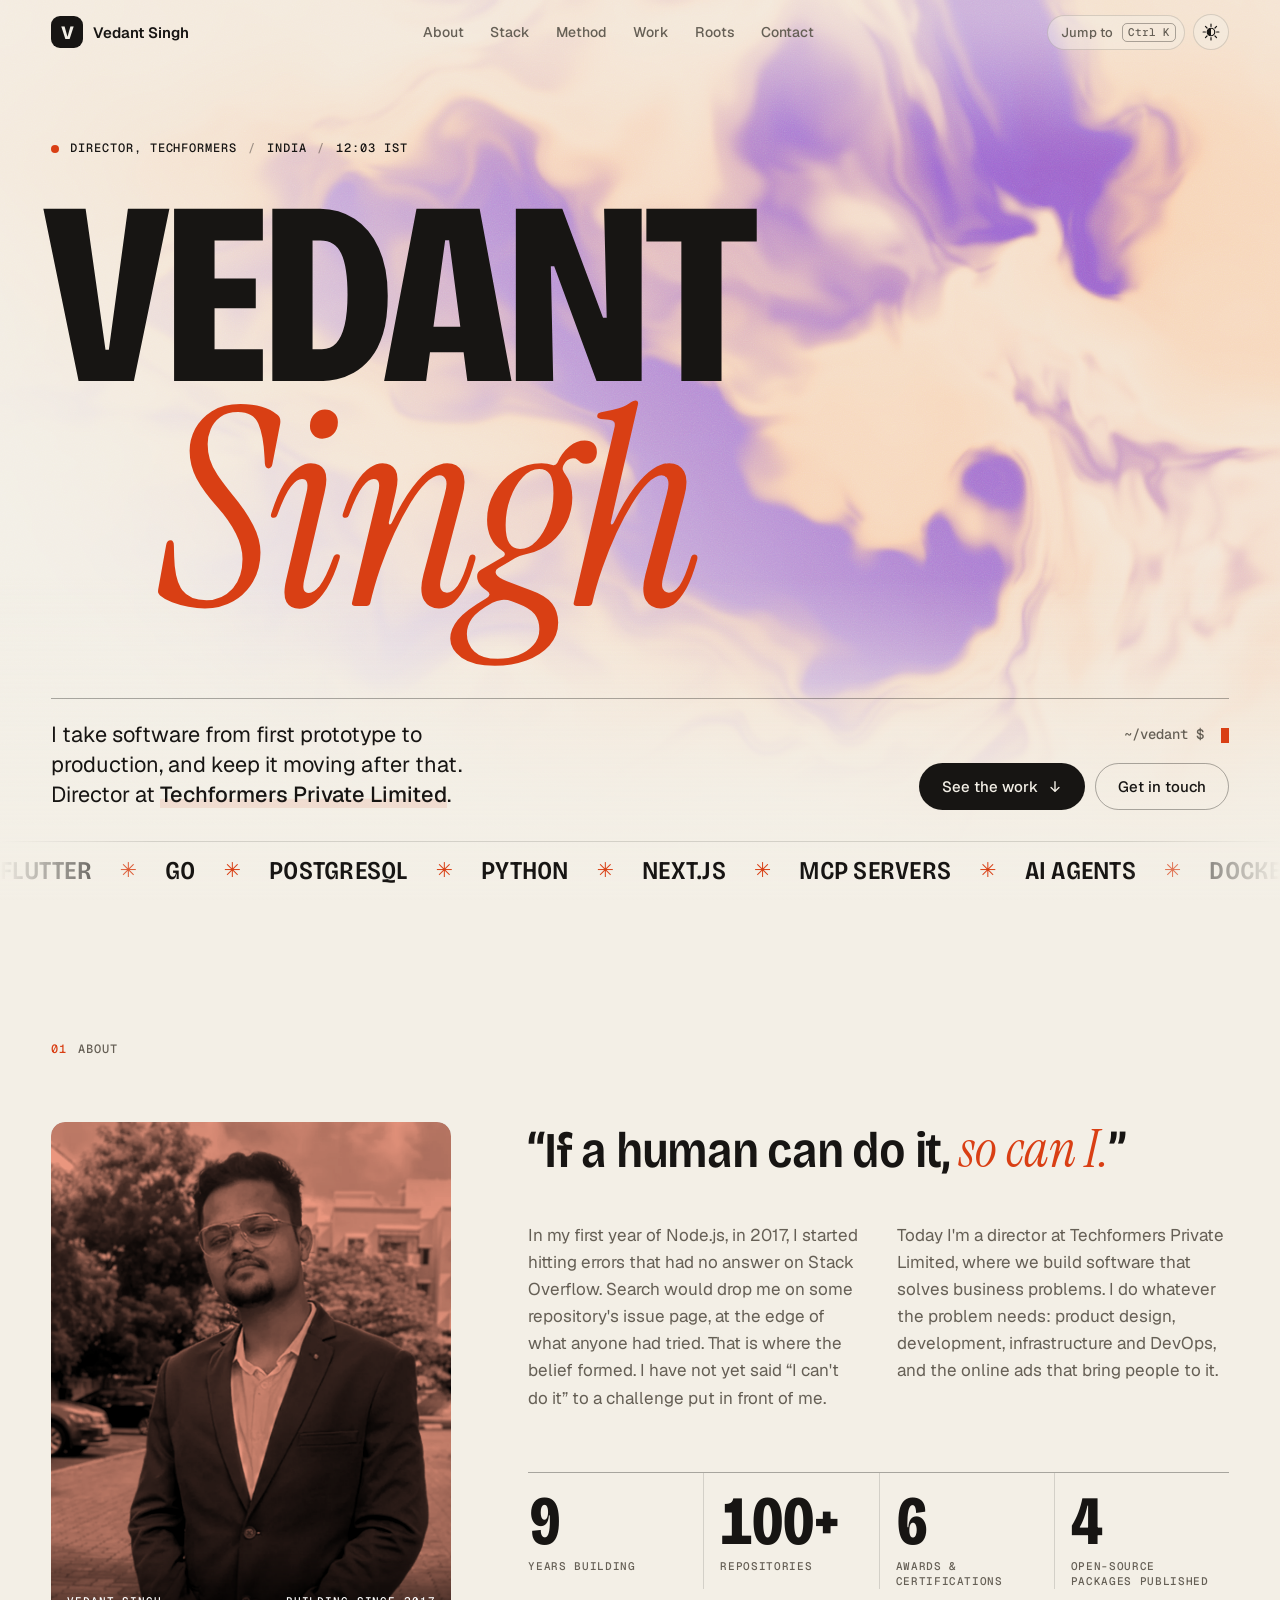
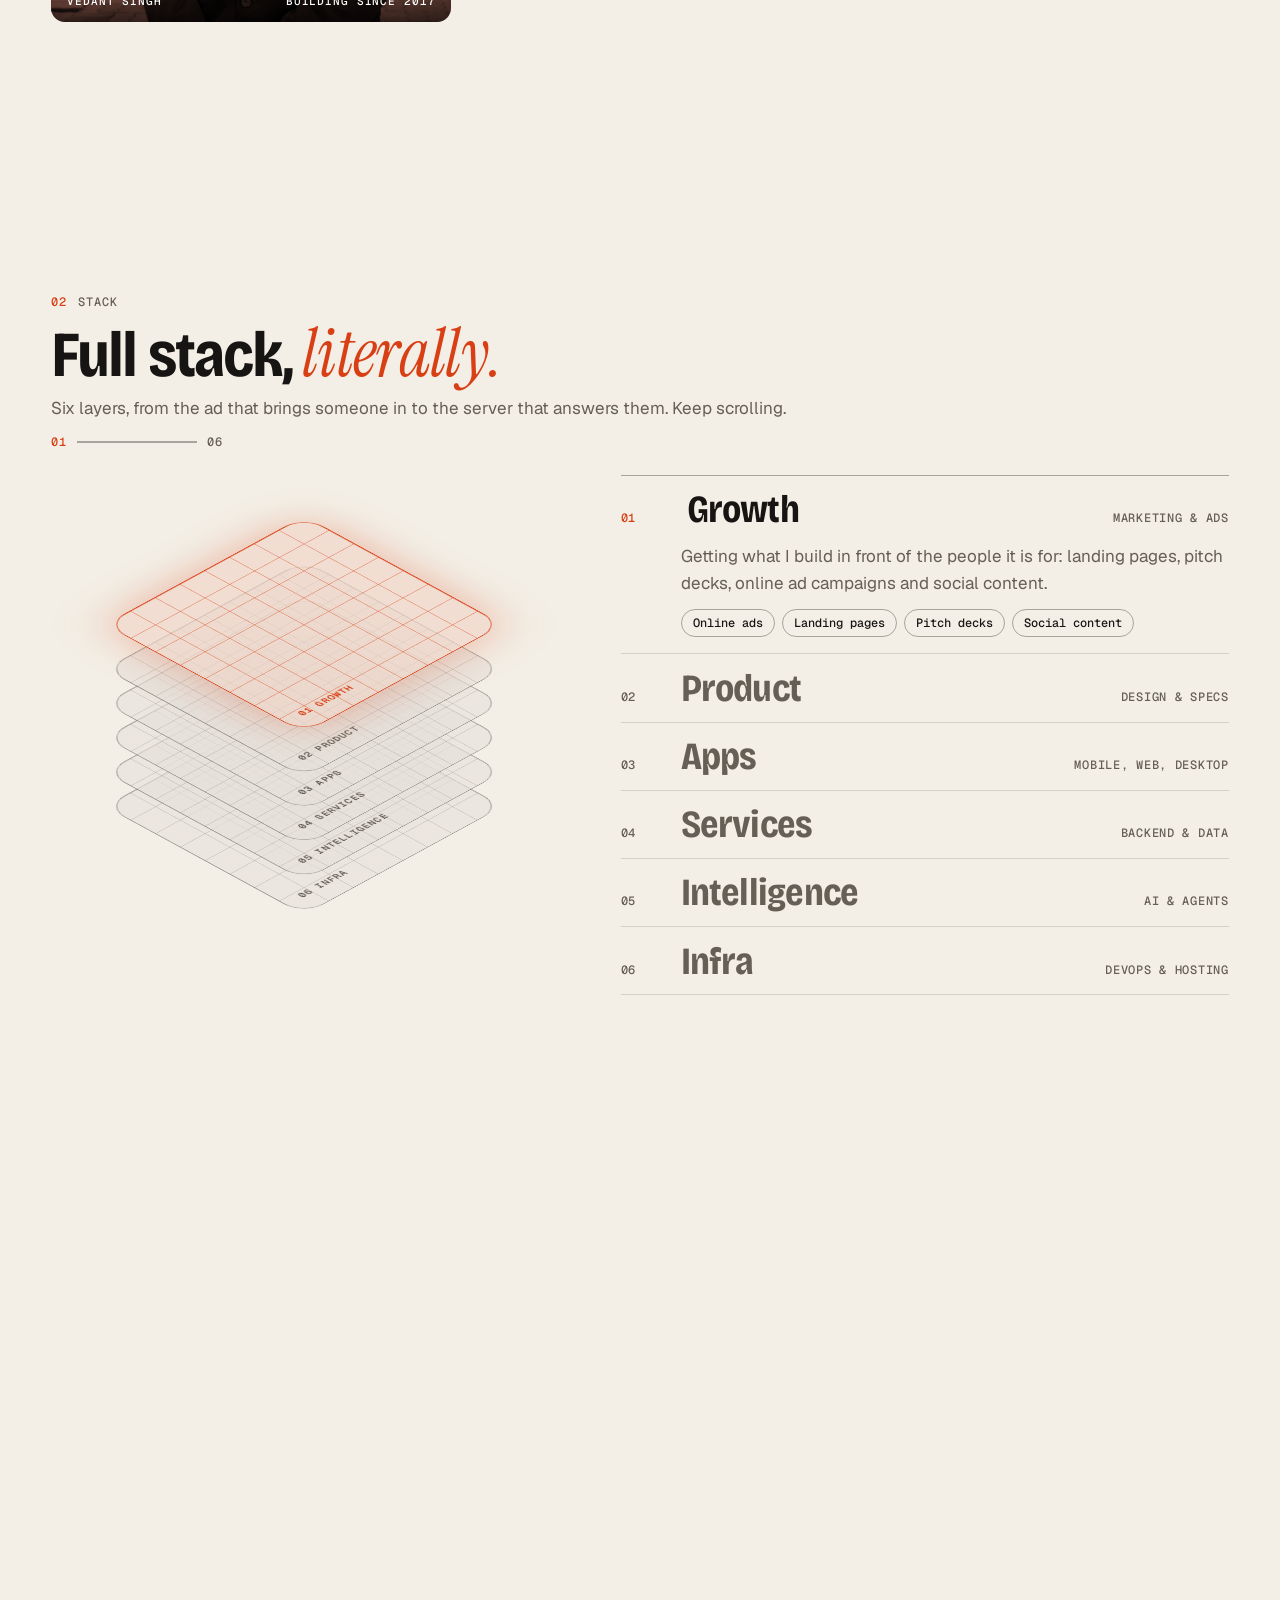
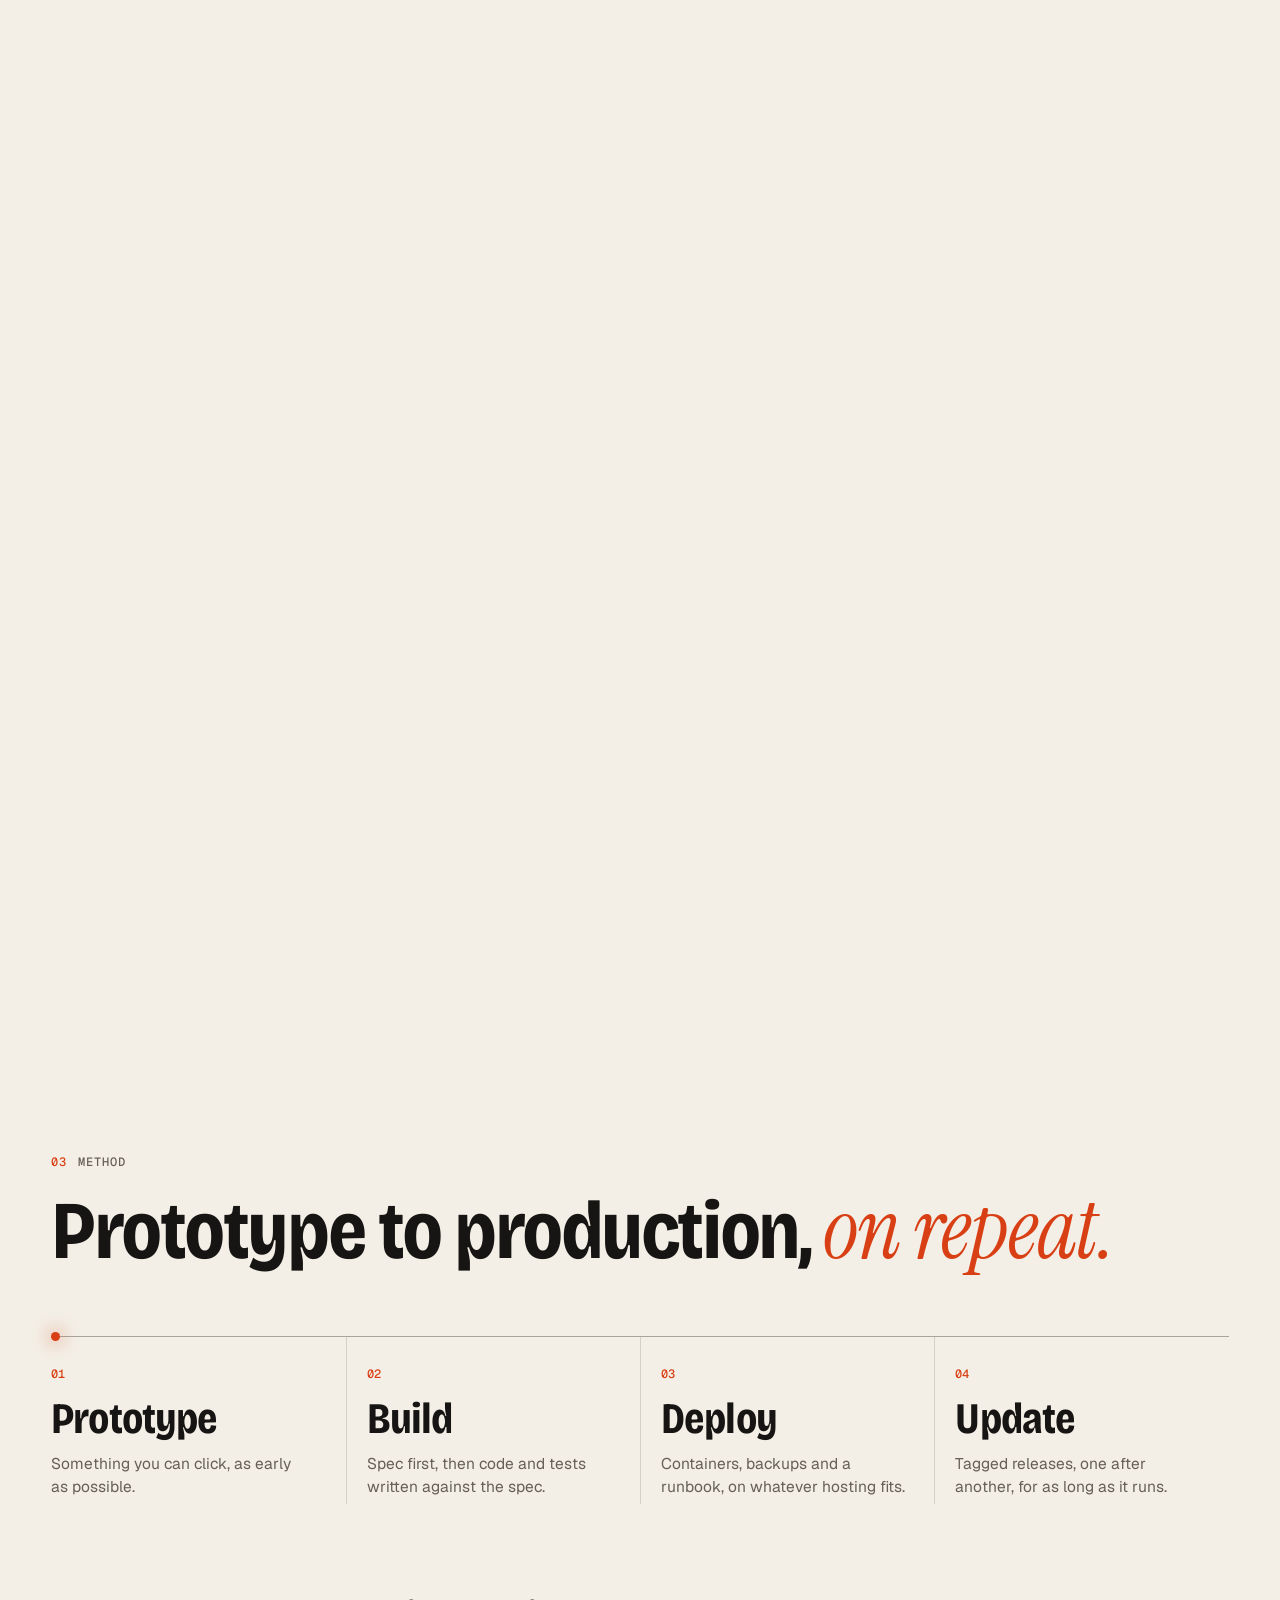
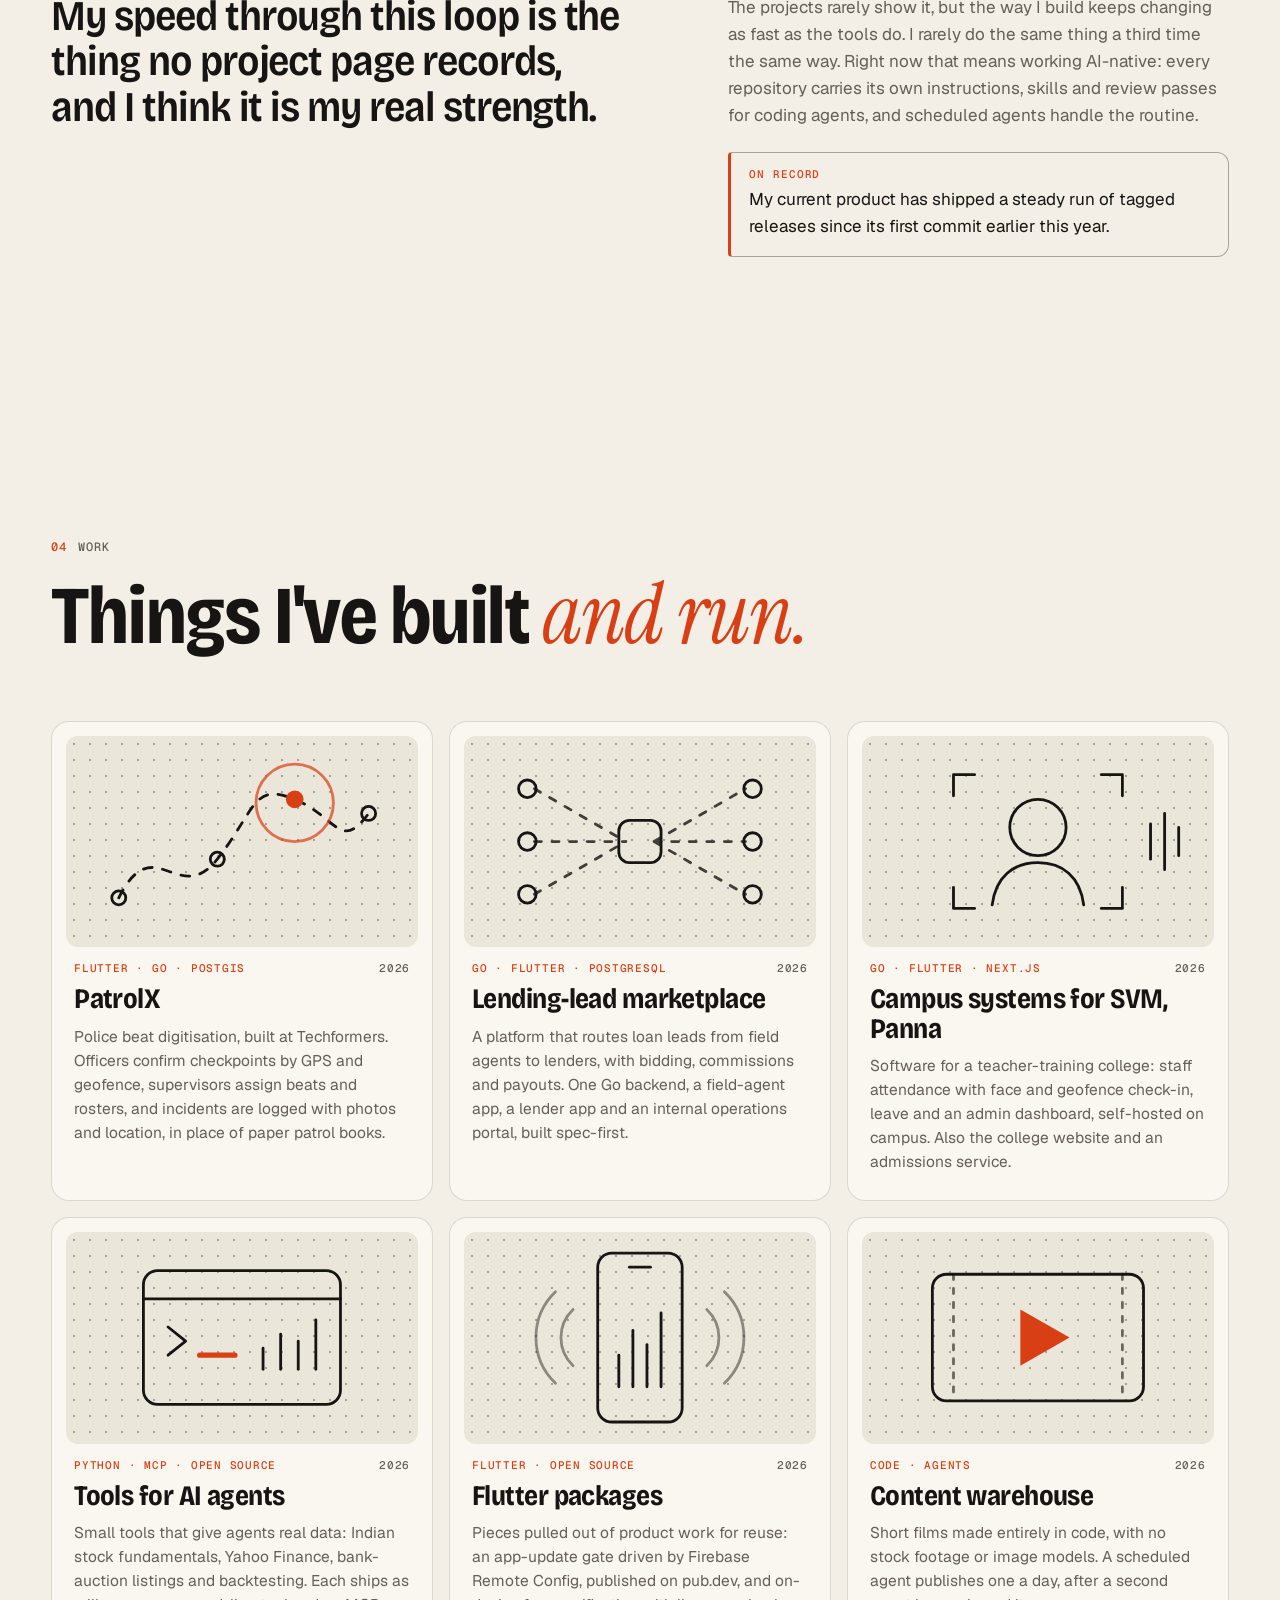
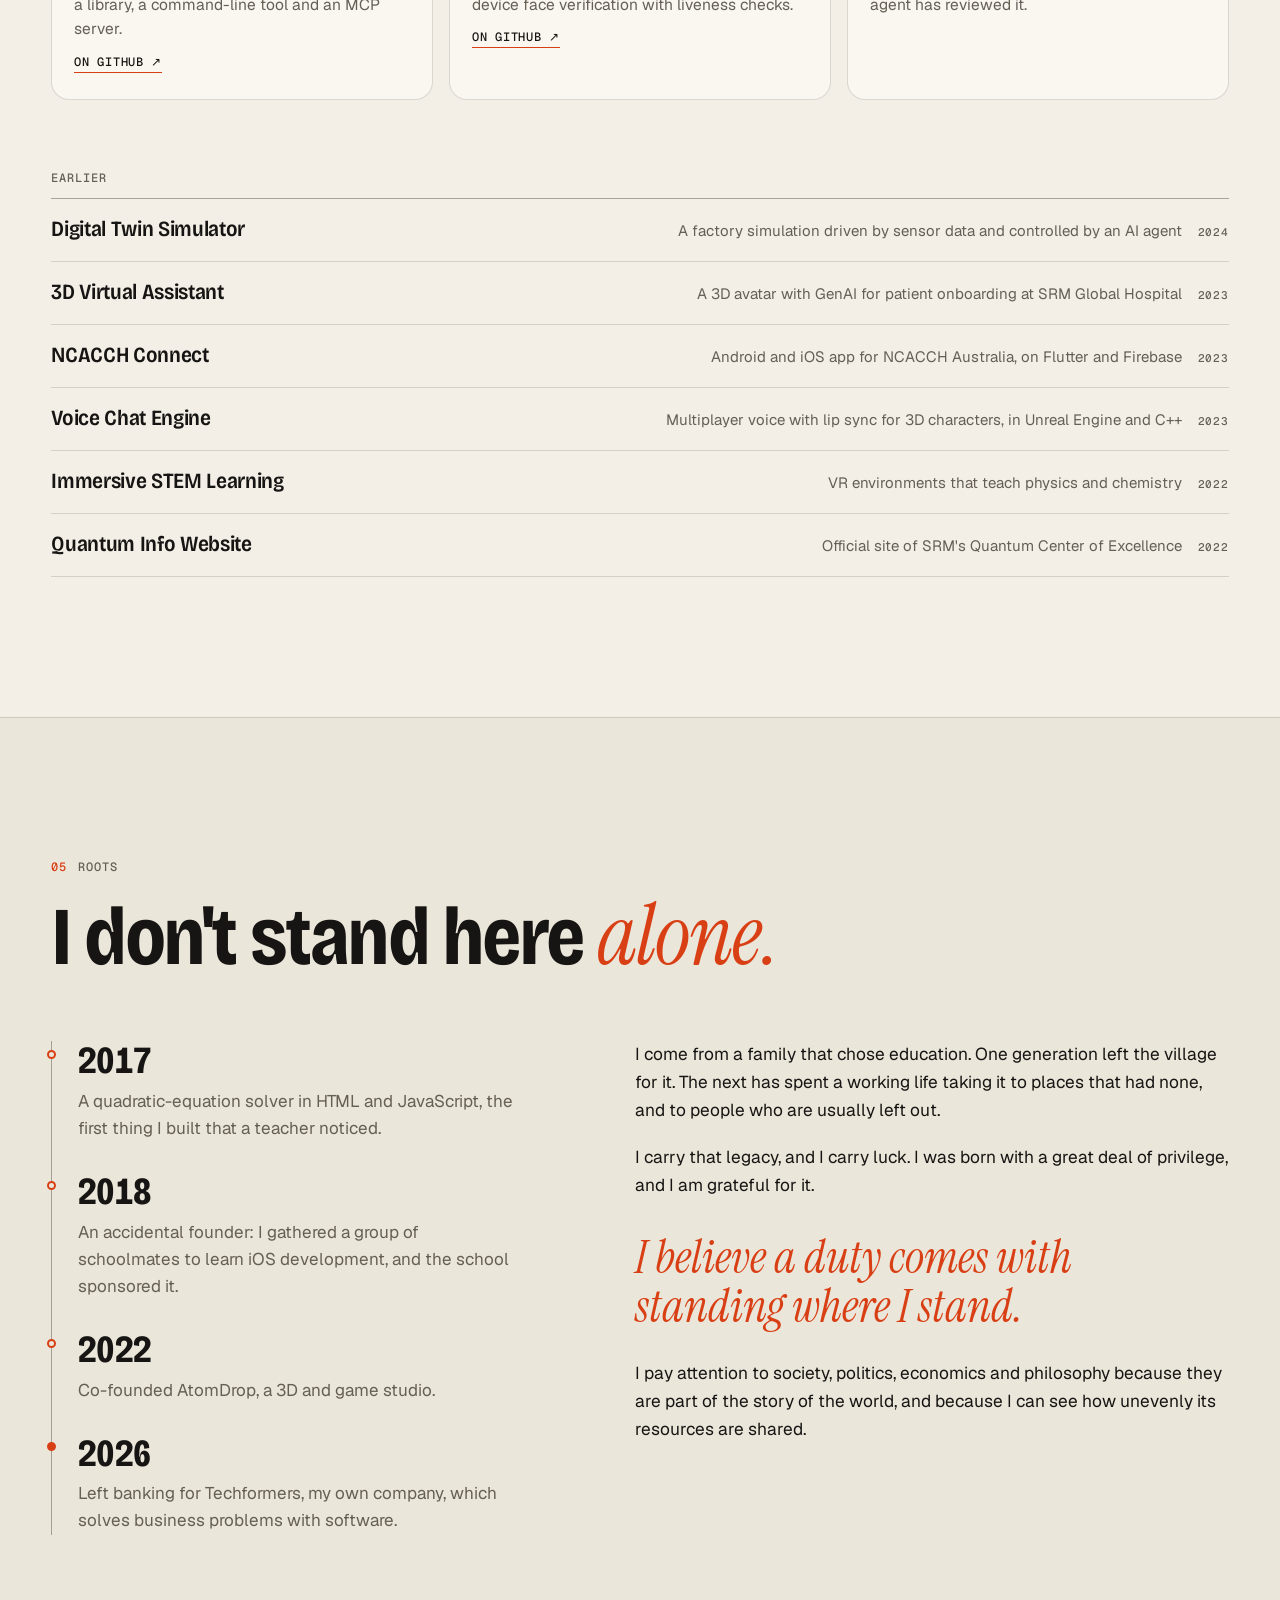
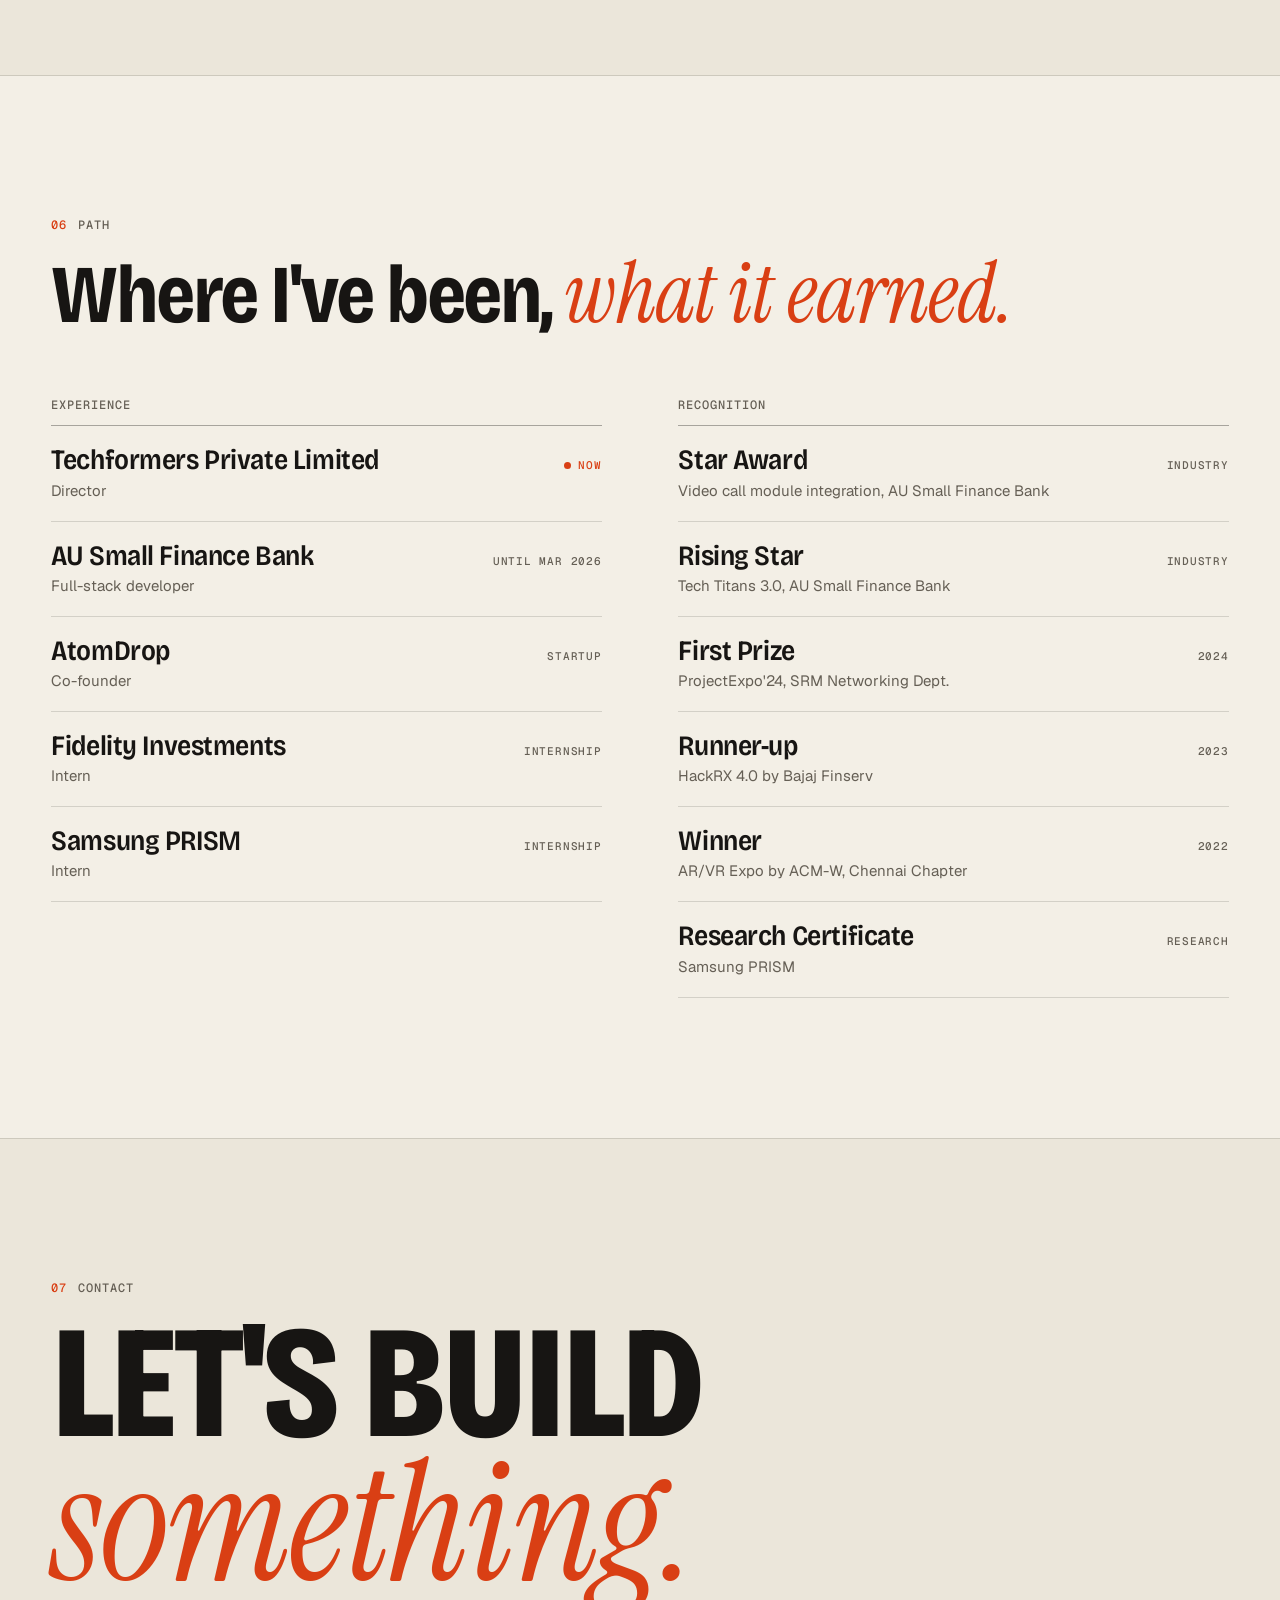
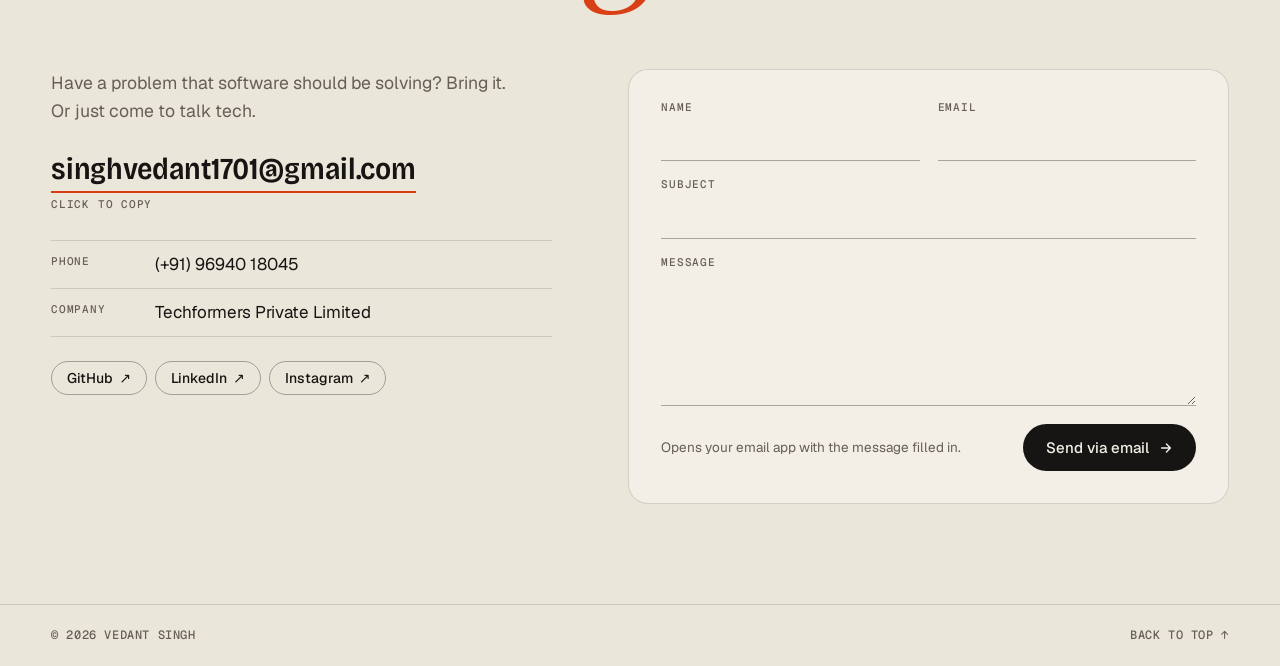
==== commit c0292256: "Generalise personal and project details Co-Authored-By: Claude Fable 5.2 <noreply@anthropic.com> Cla" ====
--- a/index.html
+++ b/index.html
@@ -124,8 +124,8 @@
 
         <div class="marquee" aria-hidden="true">
           <div class="marquee-track">
-            <span>Flutter</span><i>✳</i><span>Go</span><i>✳</i><span>PostgreSQL</span><i>✳</i><span>Python</span><i>✳</i><span>Next.js</span><i>✳</i><span>MCP servers</span><i>✳</i><span>AI agents</span><i>✳</i><span>Docker</span><i>✳</i><span>Cloudflare</span><i>✳</i><span>Firebase</span><i>✳</i><span>Spring Boot</span><i>✳</i><span>Unreal Engine</span><i>✳</i><span>Raspberry Pi</span><i>✳</i>
-            <span>Flutter</span><i>✳</i><span>Go</span><i>✳</i><span>PostgreSQL</span><i>✳</i><span>Python</span><i>✳</i><span>Next.js</span><i>✳</i><span>MCP servers</span><i>✳</i><span>AI agents</span><i>✳</i><span>Docker</span><i>✳</i><span>Cloudflare</span><i>✳</i><span>Firebase</span><i>✳</i><span>Spring Boot</span><i>✳</i><span>Unreal Engine</span><i>✳</i><span>Raspberry Pi</span><i>✳</i>
+            <span>Flutter</span><i>✳</i><span>Go</span><i>✳</i><span>PostgreSQL</span><i>✳</i><span>Python</span><i>✳</i><span>Next.js</span><i>✳</i><span>MCP servers</span><i>✳</i><span>AI agents</span><i>✳</i><span>Docker</span><i>✳</i><span>Cloudflare</span><i>✳</i><span>Firebase</span><i>✳</i><span>Spring Boot</span><i>✳</i><span>Unreal Engine</span><i>✳</i>
+            <span>Flutter</span><i>✳</i><span>Go</span><i>✳</i><span>PostgreSQL</span><i>✳</i><span>Python</span><i>✳</i><span>Next.js</span><i>✳</i><span>MCP servers</span><i>✳</i><span>AI agents</span><i>✳</i><span>Docker</span><i>✳</i><span>Cloudflare</span><i>✳</i><span>Firebase</span><i>✳</i><span>Spring Boot</span><i>✳</i><span>Unreal Engine</span><i>✳</i>
           </div>
         </div>
       </section>
@@ -174,7 +174,7 @@
             <dl class="stats reveal">
               <div><dt>Years building</dt><dd data-count="9">9</dd></div>
               <div><dt>Repositories</dt><dd data-count="100" data-suffix="+">100+</dd></div>
-              <div><dt>Releases of one product in six months</dt><dd data-count="48">48</dd></div>
+              <div><dt>Awards &amp; certifications</dt><dd data-count="6">6</dd></div>
               <div><dt>Open-source packages published</dt><dd data-count="4">4</dd></div>
             </dl>
           </div>
@@ -315,7 +315,7 @@
                       cheaper or has to stay on premises.
                     </p>
                     <ul class="tags">
-                      <li>Docker</li><li>nginx</li><li>Cloudflare</li><li>AWS</li><li>Vercel</li><li>Raspberry Pi</li>
+                      <li>Docker</li><li>nginx</li><li>Cloudflare</li><li>AWS</li><li>Vercel</li><li>Self-hosting</li>
                     </ul>
                   </div>
                 </div>
@@ -377,8 +377,8 @@
             </p>
             <p class="evidence">
               <span>On record</span>
-              PatrolX went from first commit to 358 commits and 48 tagged
-              releases in six months.
+              My current product has shipped a steady run of tagged releases
+              since its first commit earlier this year.
             </p>
           </div>
         </div>
@@ -431,7 +431,7 @@
             </div>
             <p class="card-meta"><span>Go · Flutter · Next.js</span><span>2026</span></p>
             <h3>Campus systems for SVM, Panna</h3>
-            <p>Software for a teacher-training college: staff attendance with face and geofence check-in, leave and an admin dashboard, self-hosted on a Raspberry Pi on campus. Also the college website and an admissions service.</p>
+            <p>Software for a teacher-training college: staff attendance with face and geofence check-in, leave and an admin dashboard, self-hosted on campus. Also the college website and an admissions service.</p>
           </article>
 
           <article class="card reveal">
@@ -474,7 +474,7 @@
               </svg>
             </div>
             <p class="card-meta"><span>Code · agents</span><span>2026</span></p>
-            <h3>Shaitaan ka Ghar</h3>
+            <h3>Content warehouse</h3>
             <p>Short films made entirely in code, with no stock footage or image models. A scheduled agent publishes one a day, after a second agent has reviewed it.</p>
           </article>
         </div>
@@ -503,11 +503,11 @@
             <ol class="timeline">
               <li class="reveal">
                 <span class="tl-year">2017</span>
-                <p>A quadratic-equation solver in HTML and JavaScript. It won the notice of my maths teacher and vice principal, Sukhwani sir, at Macro Vision School, Burhanpur.</p>
+                <p>A quadratic-equation solver in HTML and JavaScript, the first thing I built that a teacher noticed.</p>
               </li>
               <li class="reveal">
                 <span class="tl-year">2018</span>
-                <p>An accidental founder: I gathered a group of 9th and 10th standard students to learn iOS development, and the school sponsored it.</p>
+                <p>An accidental founder: I gathered a group of schoolmates to learn iOS development, and the school sponsored it.</p>
               </li>
               <li class="reveal">
                 <span class="tl-year">2022</span>
@@ -521,29 +521,22 @@
 
             <div class="roots-copy">
               <p class="reveal">
-                My grandfather left his village and its ways to start a life of
-                education. My father studied in a government school and has
-                spent his working life taking education to places that had
-                none, through
-                <a href="https://www.swamivivekanandmahavidyalaya.edu.in/" target="_blank" rel="noopener">Swami Vivekanand Mahavidyalaya</a>
-                and its NGO, work that now reaches people with disabilities and
-                the less privileged. As a child I rarely saw him. He left
-                before I woke for school and came home after I was asleep.
+                I come from a family that chose education. One generation left
+                the village for it. The next has spent a working life taking
+                it to places that had none, and to people who are usually left
+                out.
               </p>
               <p class="reveal">
-                I carry that legacy, and I carry luck: I was born a boy, in an
-                upper-caste family, in India. Each of those words marks a
-                divide. The privilege I have received is immense and I am
-                grateful for it.
+                I carry that legacy, and I carry luck. I was born with a great
+                deal of privilege, and I am grateful for it.
               </p>
               <p class="roots-close reveal">
                 I believe a duty comes with standing where I stand.
               </p>
               <p class="reveal">
-                I pay attention to society, politics, capitalism and
-                philosophy because they are part of the story of the world. I
-                can see how unevenly its resources, and its love, are shared
-                out, and who benefits from that.
+                I pay attention to society, politics, economics and philosophy
+                because they are part of the story of the world, and because I
+                can see how unevenly its resources are shared.
               </p>
             </div>
           </div>
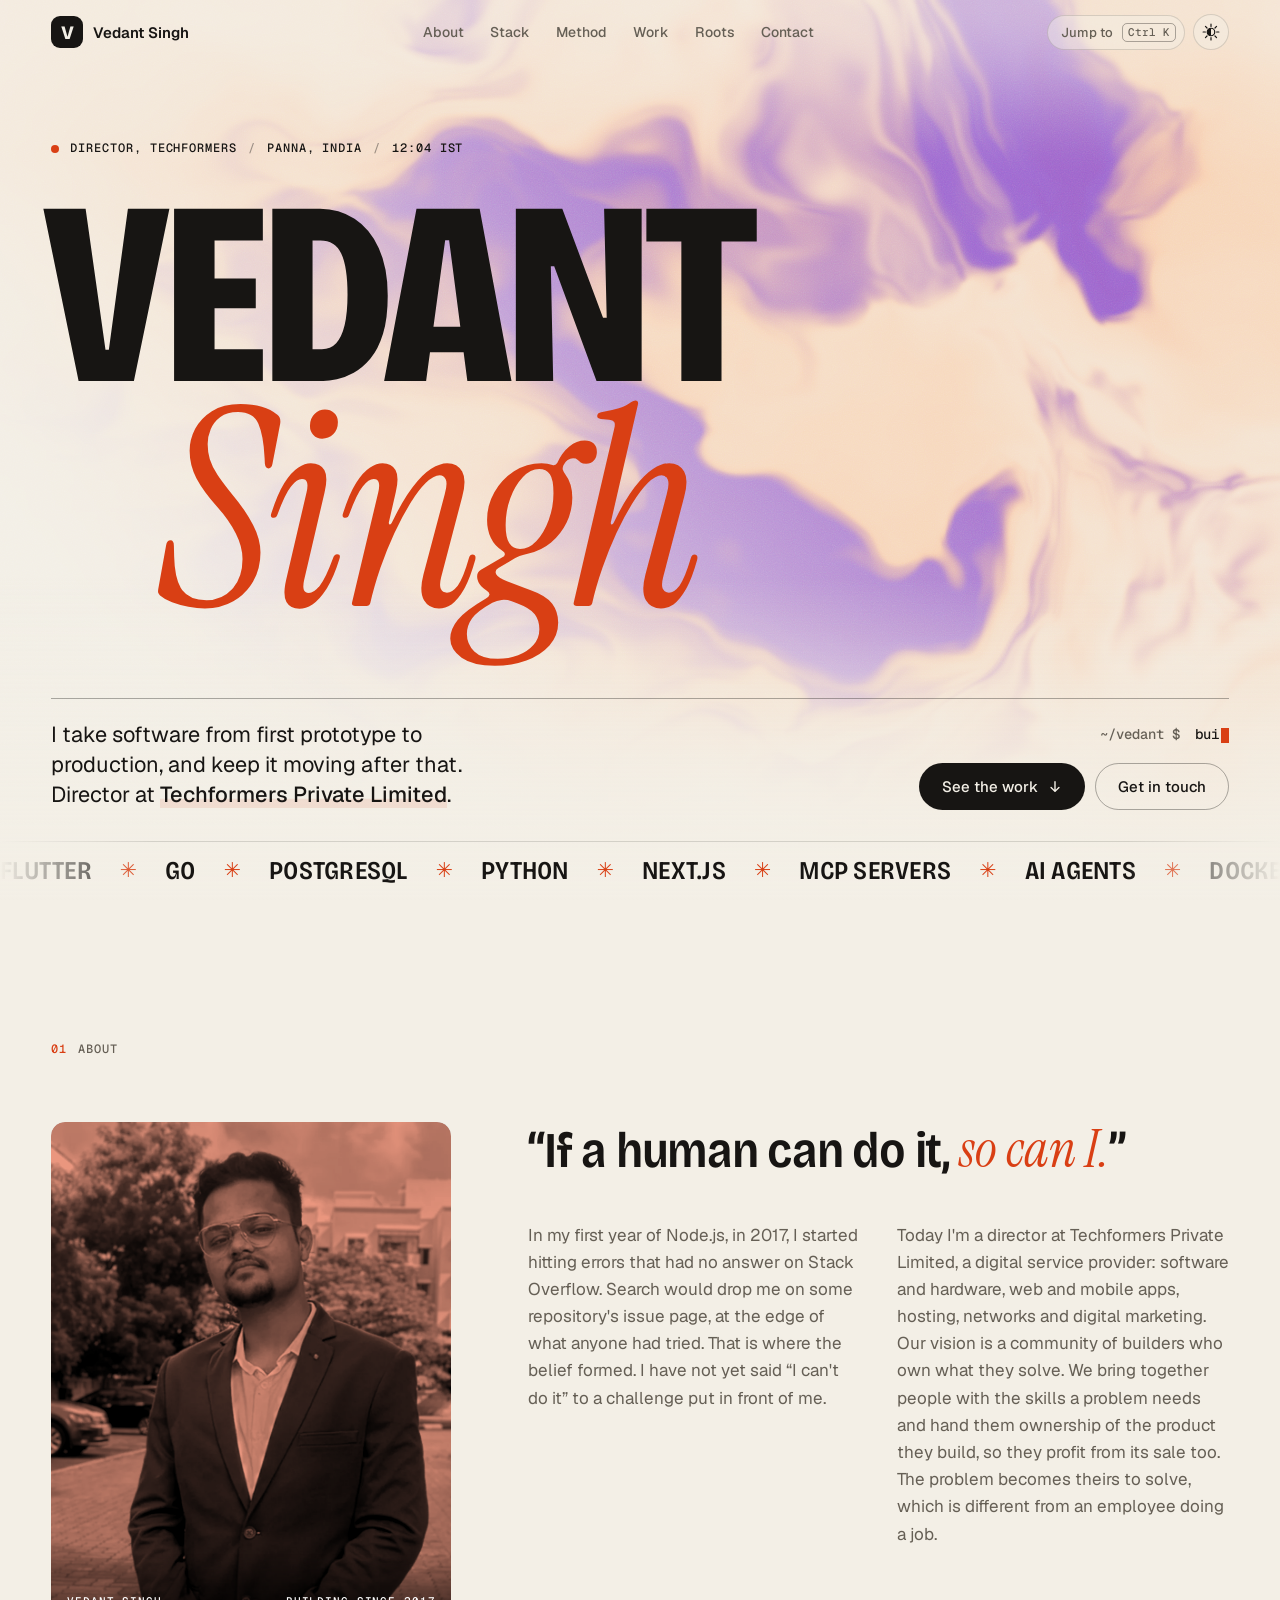
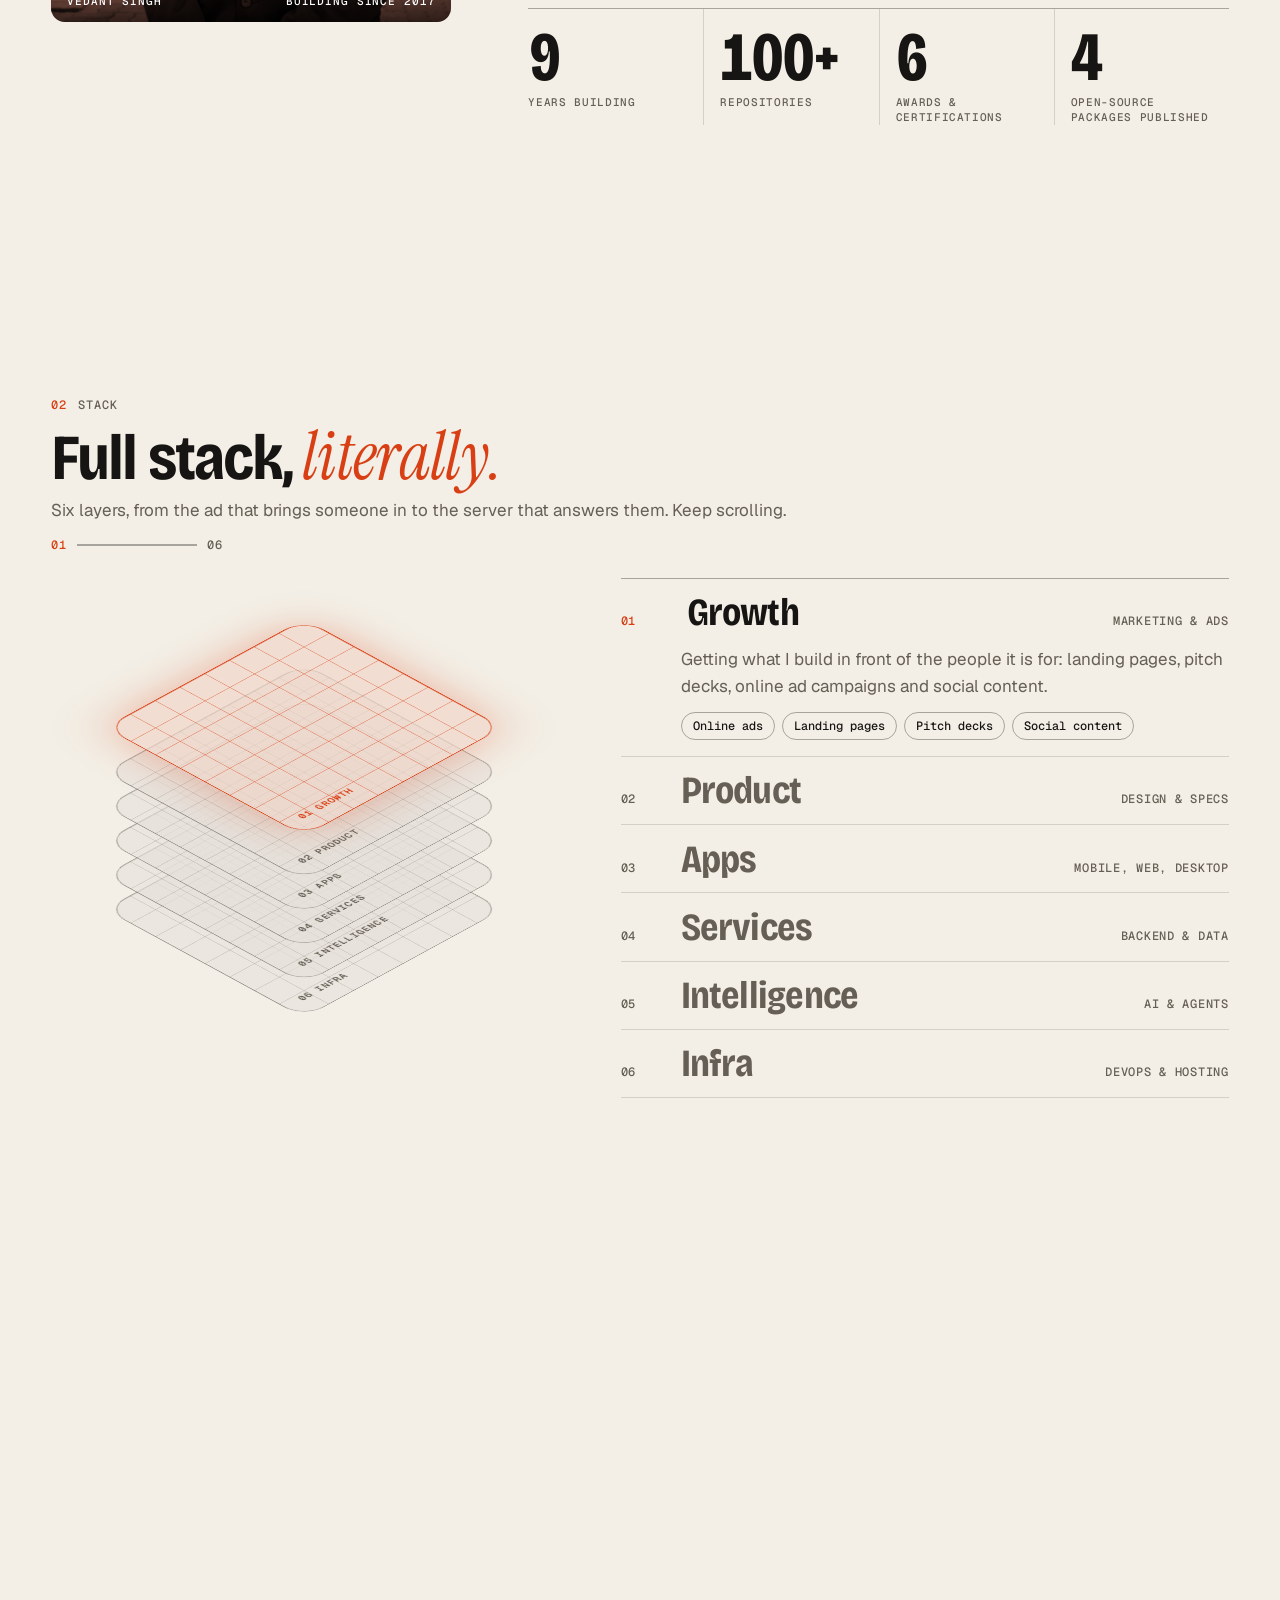
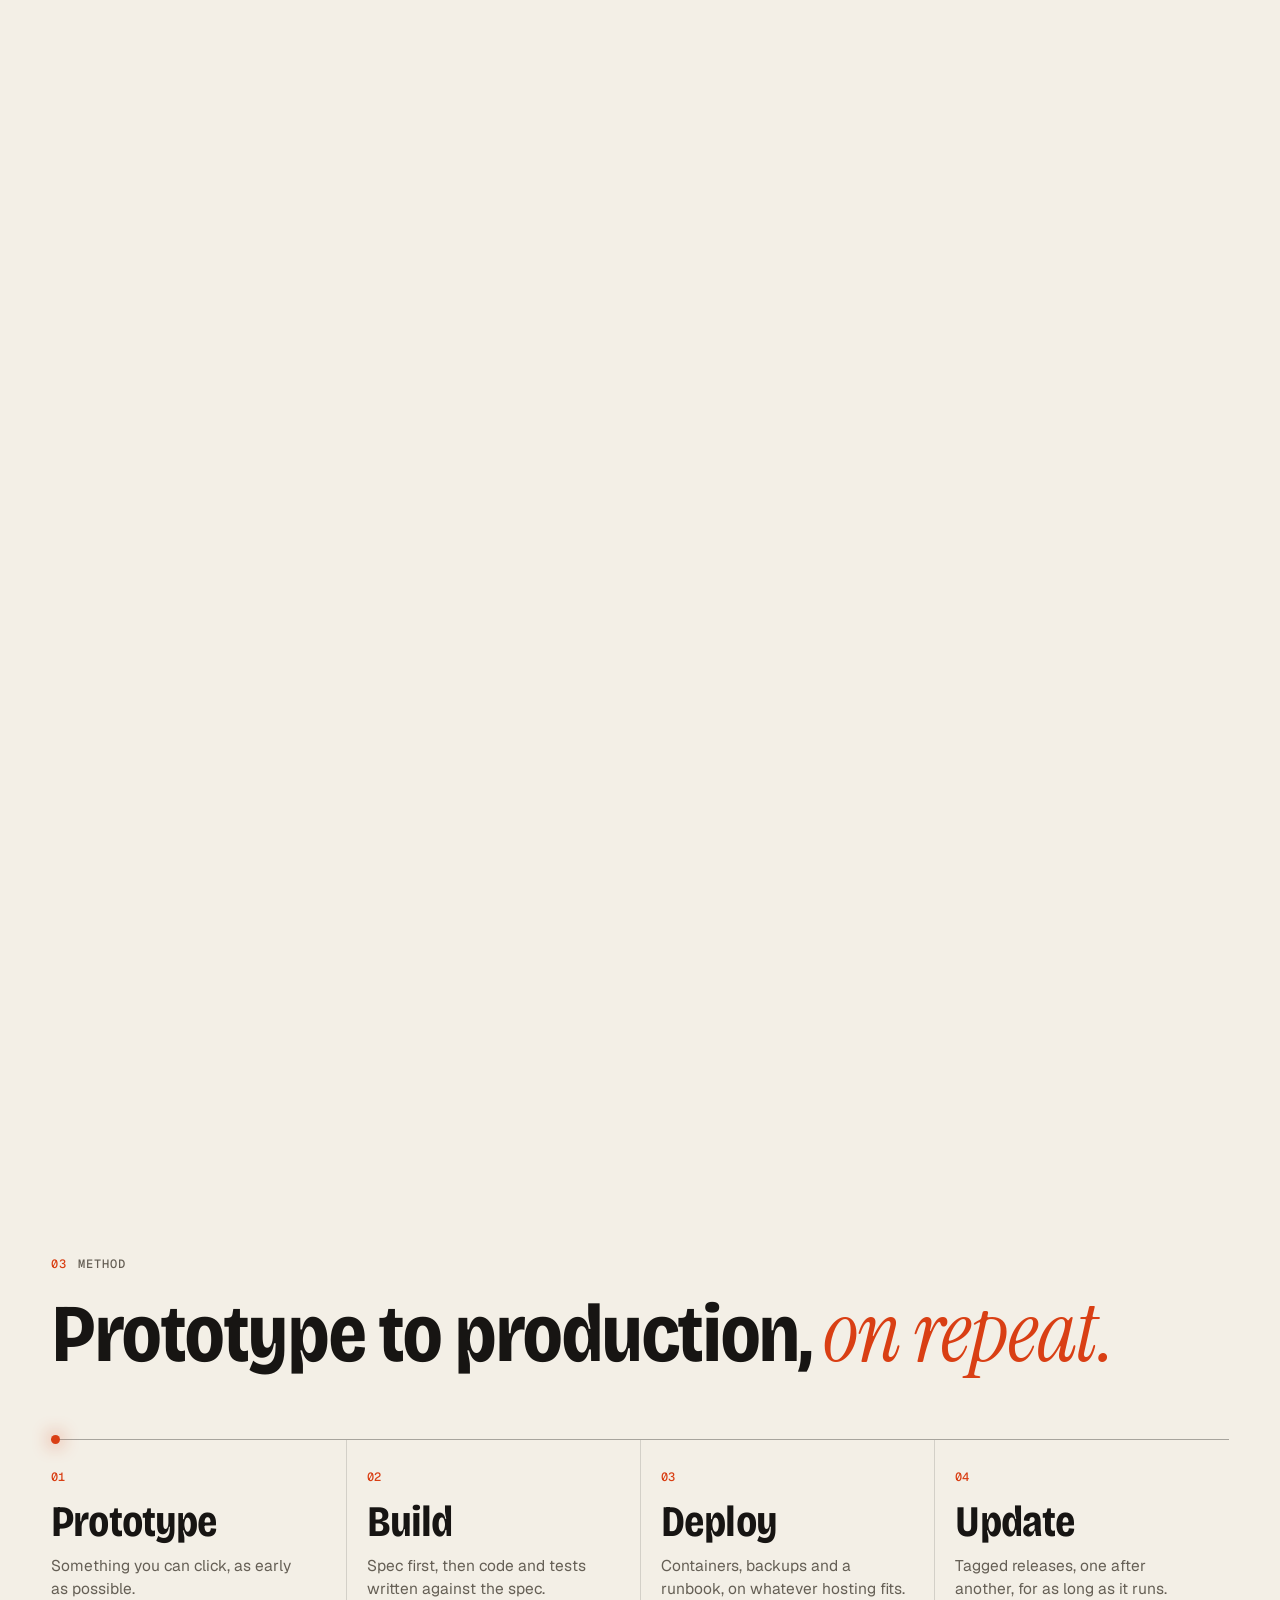
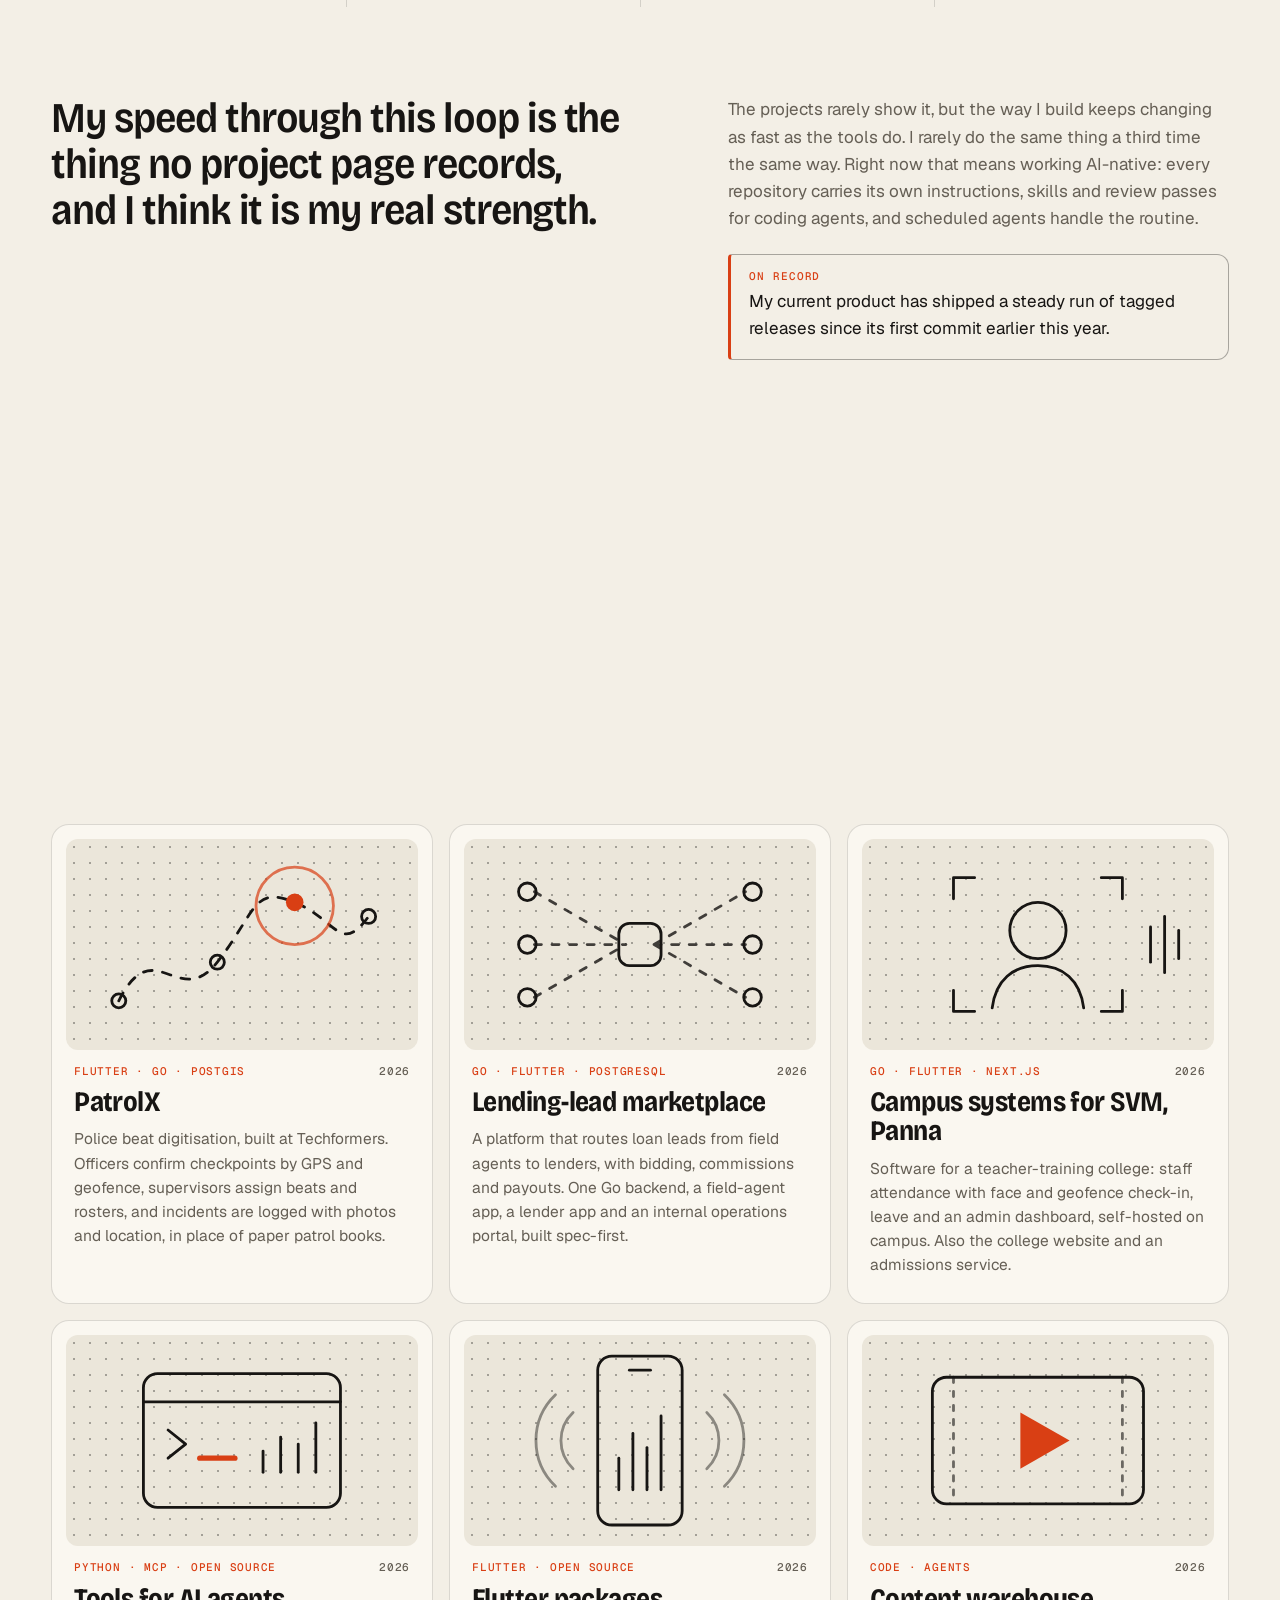
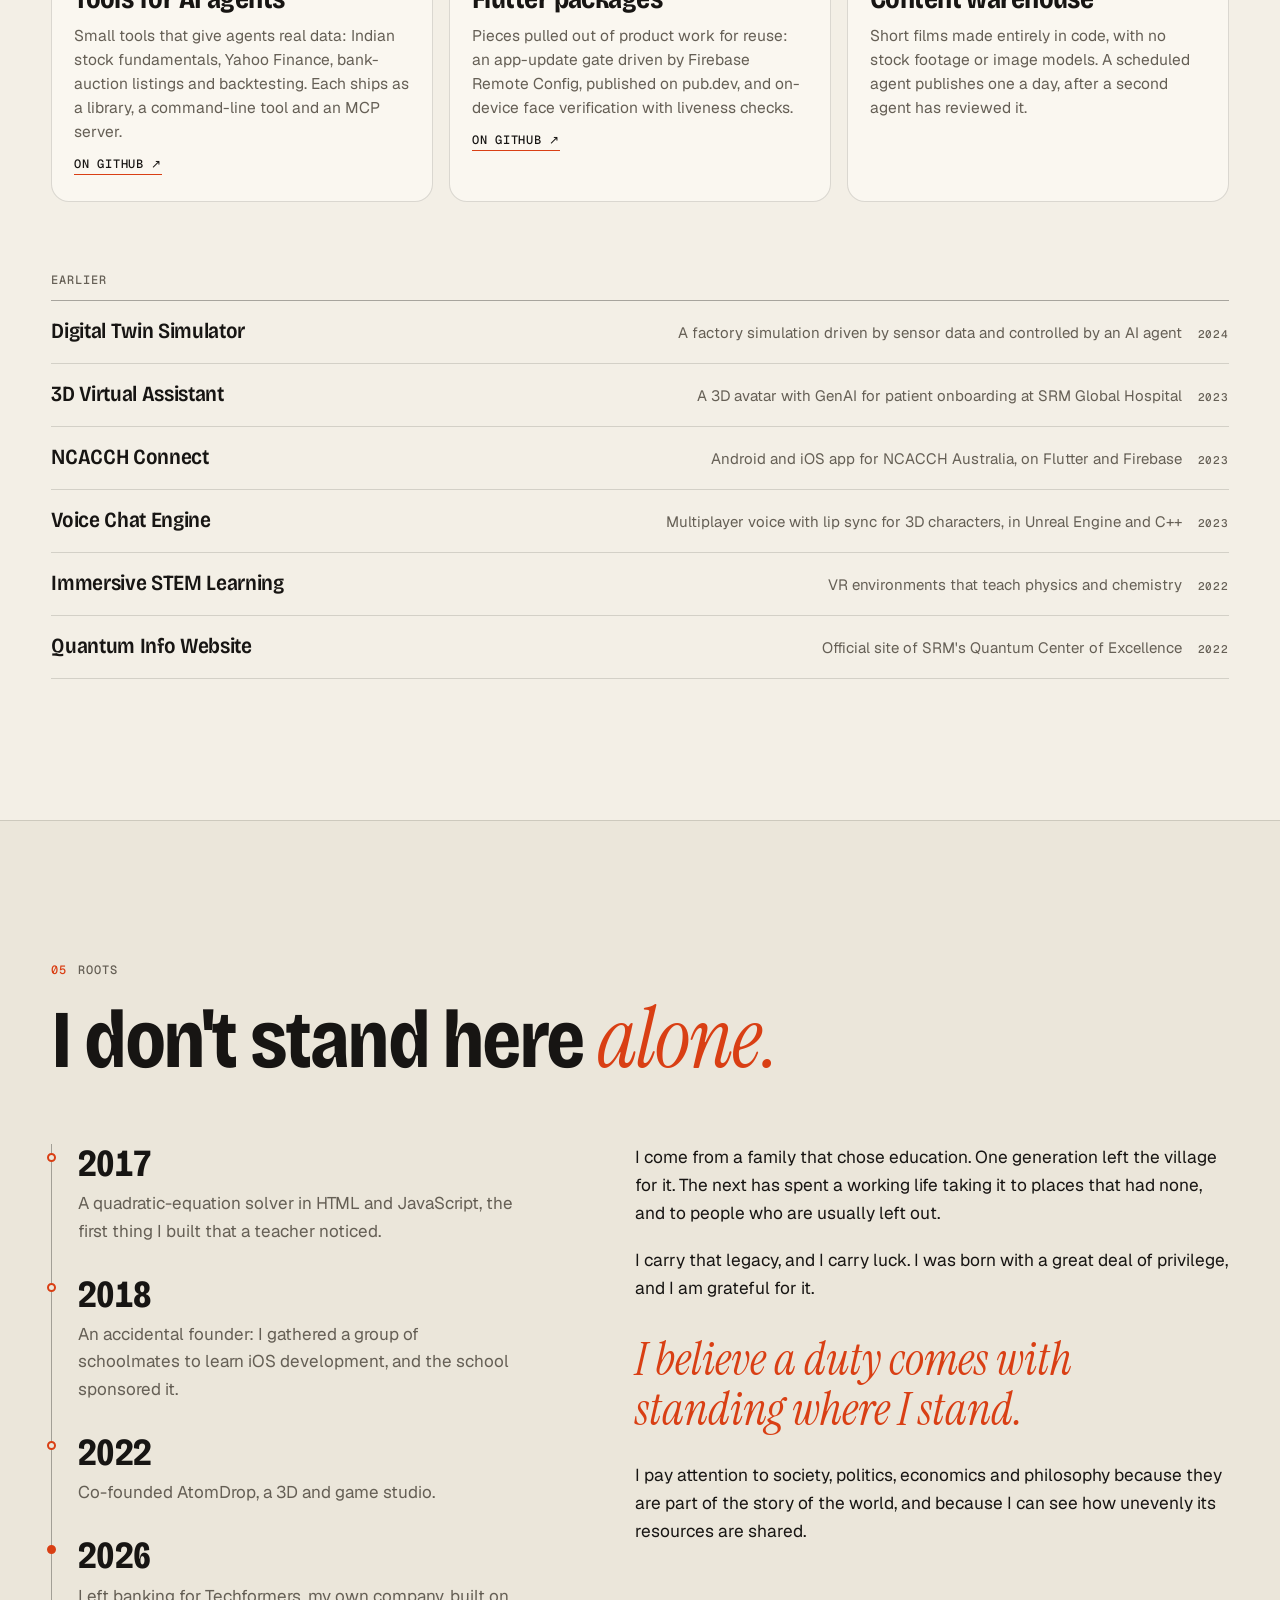
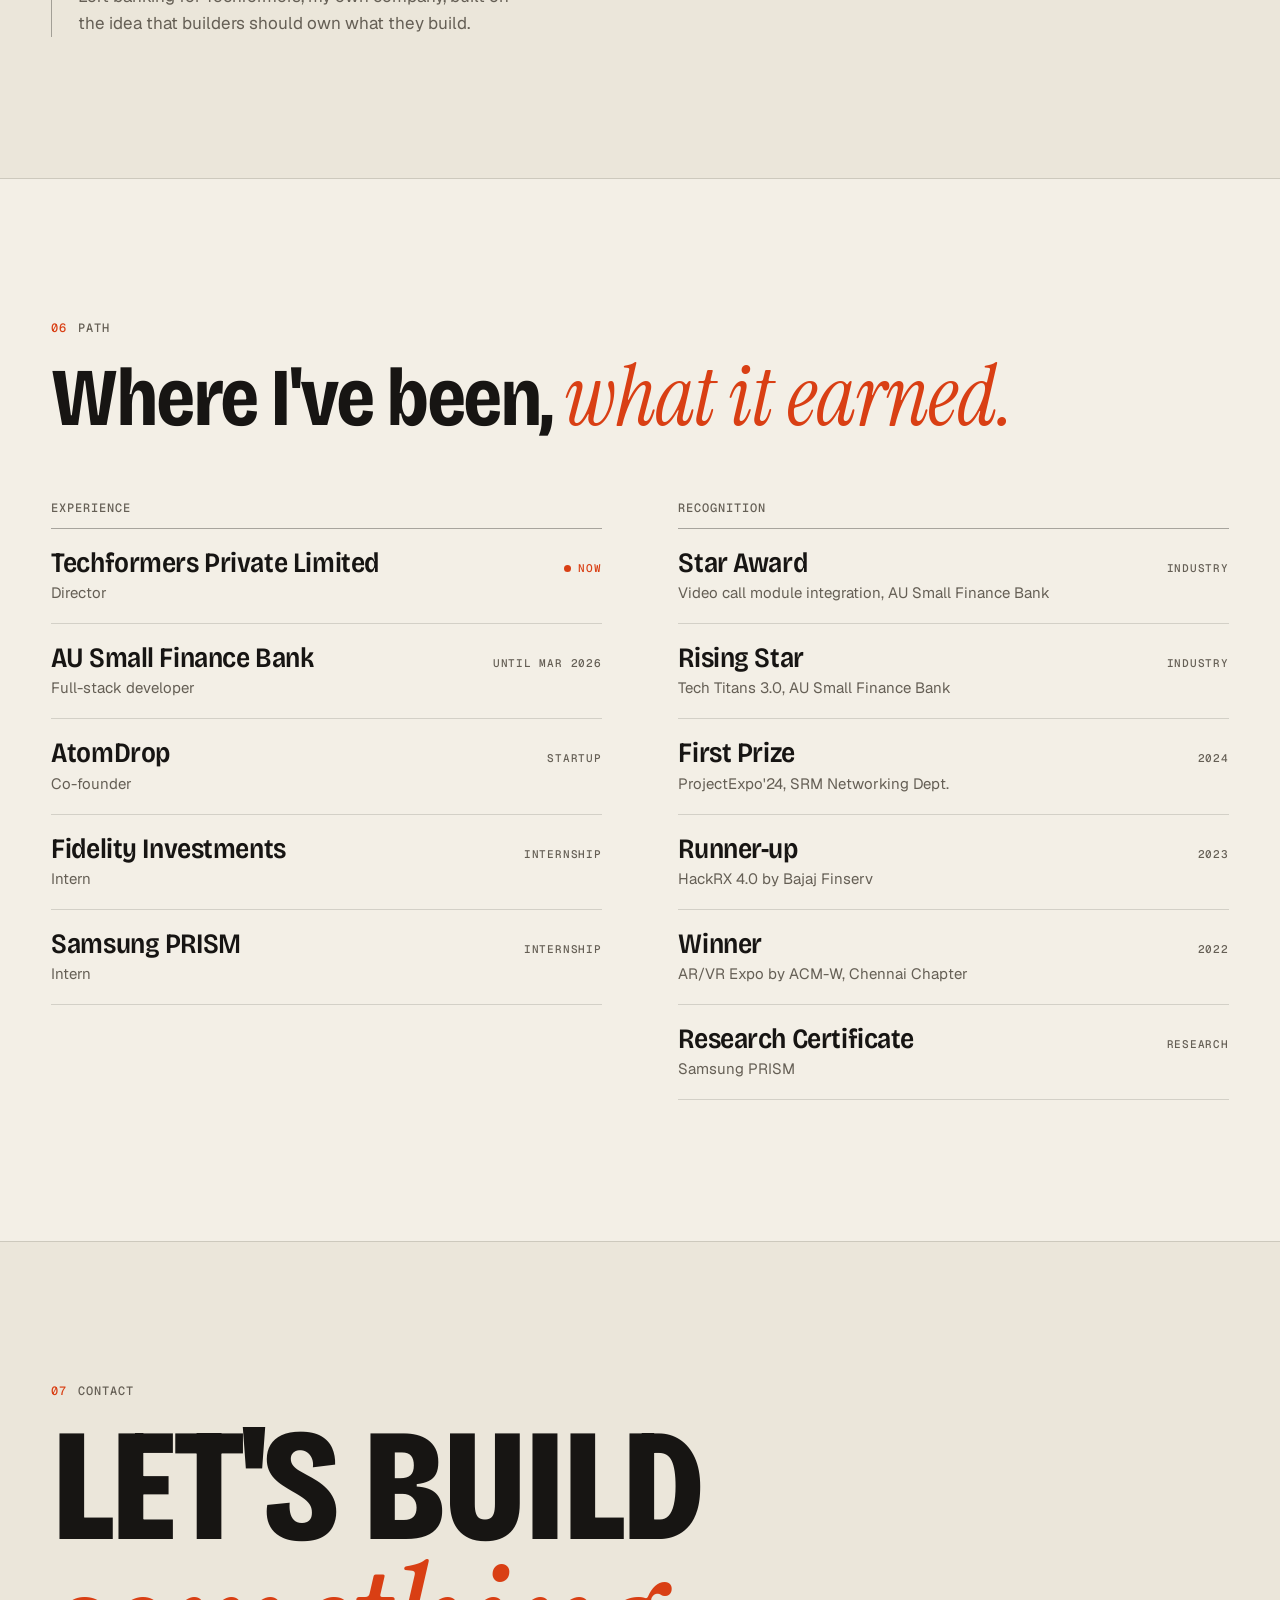
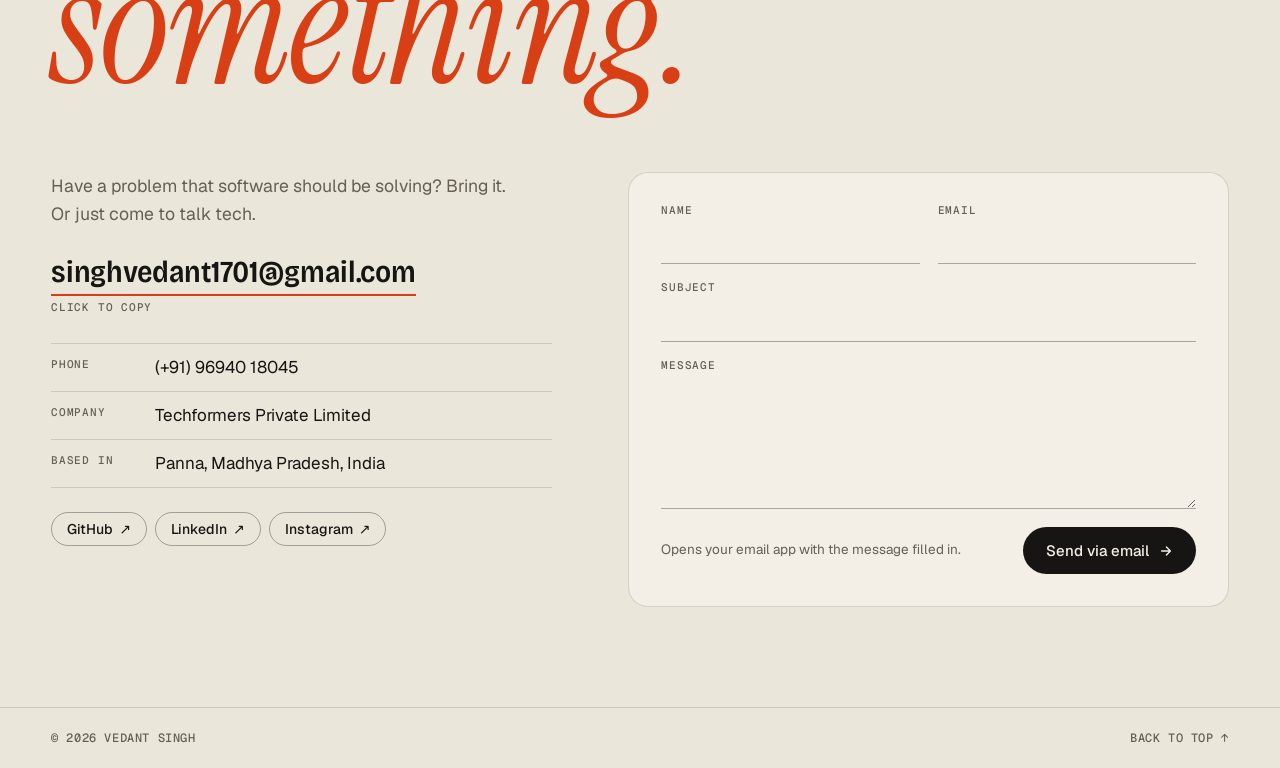
==== commit 77af202c: "Set location to Panna and describe the Techformers vision Co-Authored-By: Claude Fable 5.2 <noreply@" ====
--- a/index.html
+++ b/index.html
@@ -90,7 +90,7 @@
             <span class="dot" aria-hidden="true"></span>
             Director, Techformers
             <span class="sep" aria-hidden="true">/</span>
-            India
+            Panna, India
             <span class="sep" aria-hidden="true">/</span>
             <span id="local-time">IST</span>
           </p>
@@ -164,10 +164,14 @@
                 &ldquo;I can't do it&rdquo; to a challenge put in front of me.
               </p>
               <p>
-                Today I'm a director at Techformers Private Limited, where we
-                build software that solves business problems. I do whatever
-                the problem needs: product design, development, infrastructure
-                and DevOps, and the online ads that bring people to it.
+                Today I'm a director at Techformers Private Limited, a digital
+                service provider: software and hardware, web and mobile apps,
+                hosting, networks and digital marketing. Our vision is a
+                community of builders who own what they solve. We bring
+                together people with the skills a problem needs and hand them
+                ownership of the product they build, so they profit from its
+                sale too. The problem becomes theirs to solve, which is
+                different from an employee doing a job.
               </p>
             </div>
 
@@ -515,7 +519,7 @@
               </li>
               <li class="reveal">
                 <span class="tl-year">2026</span>
-                <p>Left banking for Techformers, my own company, which solves business problems with software.</p>
+                <p>Left banking for Techformers, my own company, built on the idea that builders should own what they build.</p>
               </li>
             </ol>
 
@@ -599,6 +603,7 @@
               <ul class="contact-list">
                 <li><span>Phone</span><a href="tel:+919694018045">(+91) 96940 18045</a></li>
                 <li><span>Company</span>Techformers Private Limited</li>
+                <li><span>Based in</span>Panna, Madhya Pradesh, India</li>
               </ul>
               <ul class="socials">
                 <li><a href="https://github.com/singhvedant" target="_blank" rel="noopener">GitHub <span aria-hidden="true">↗</span></a></li>
